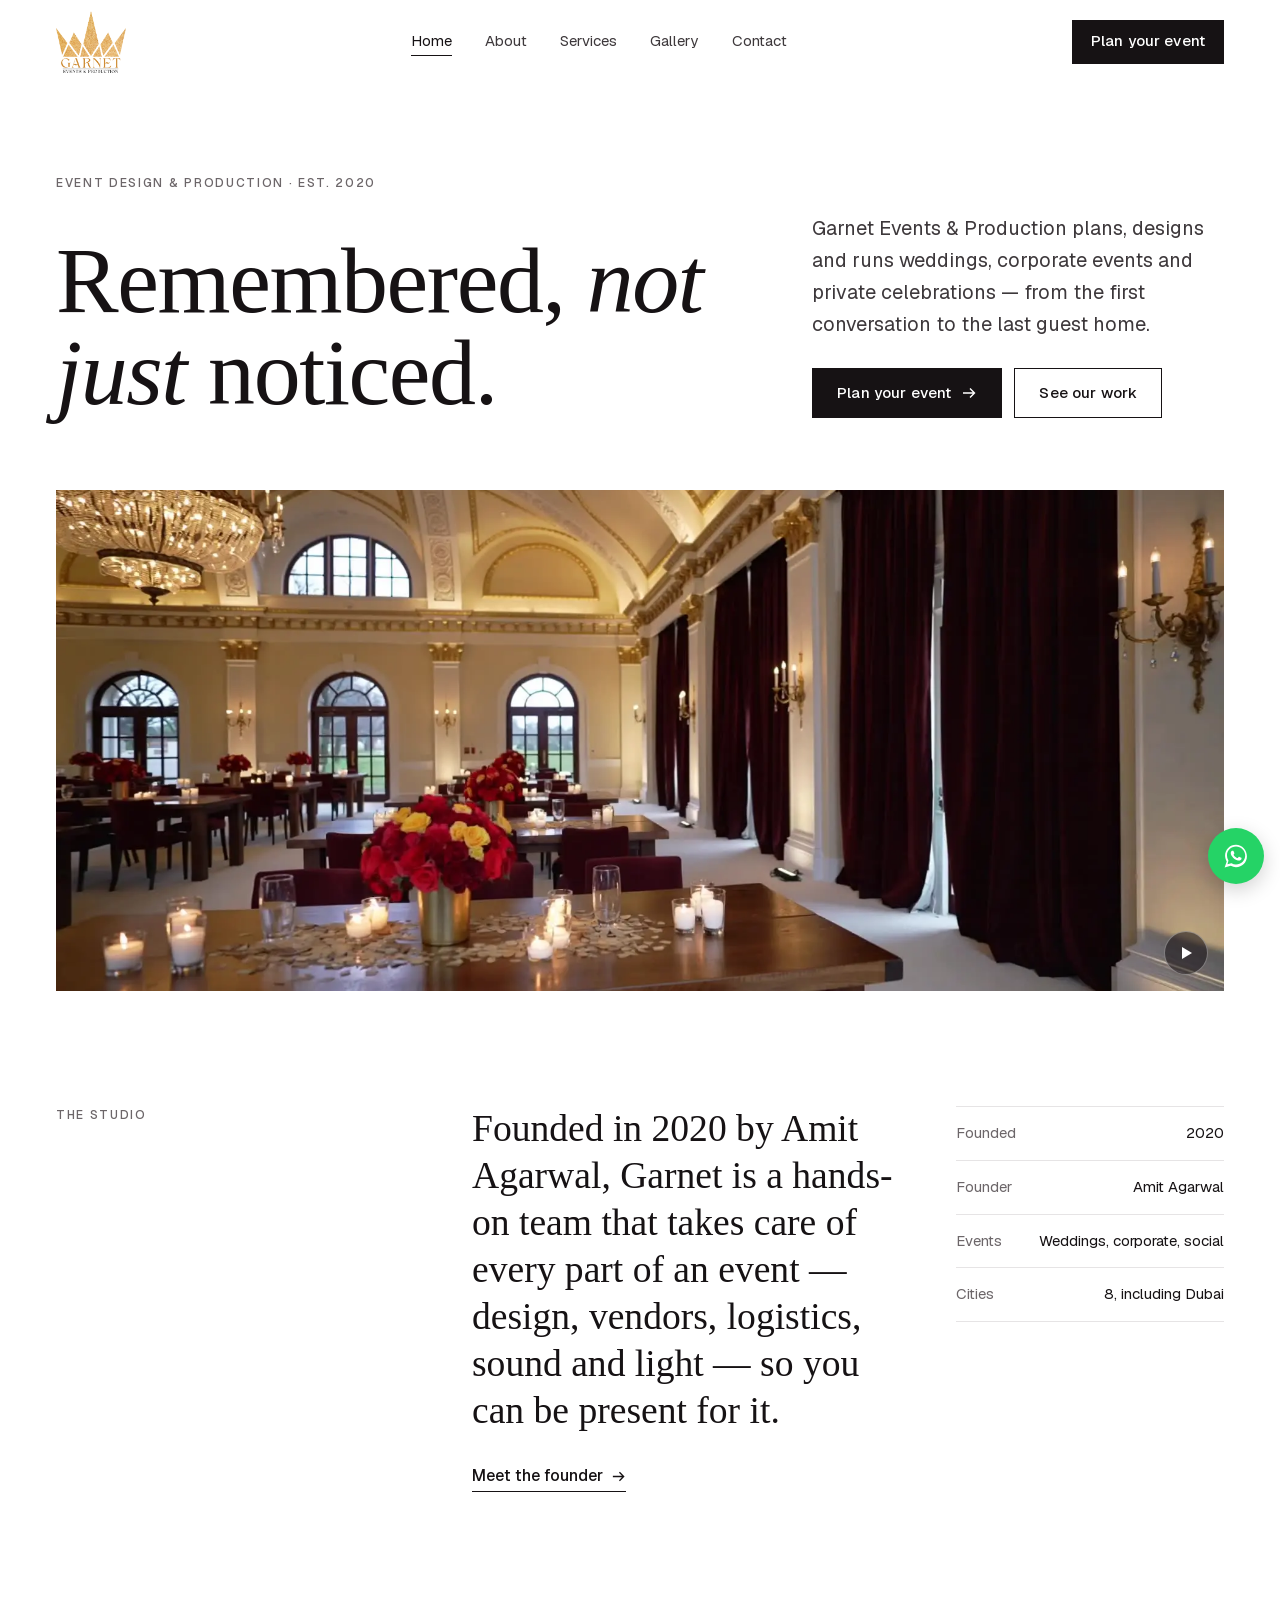
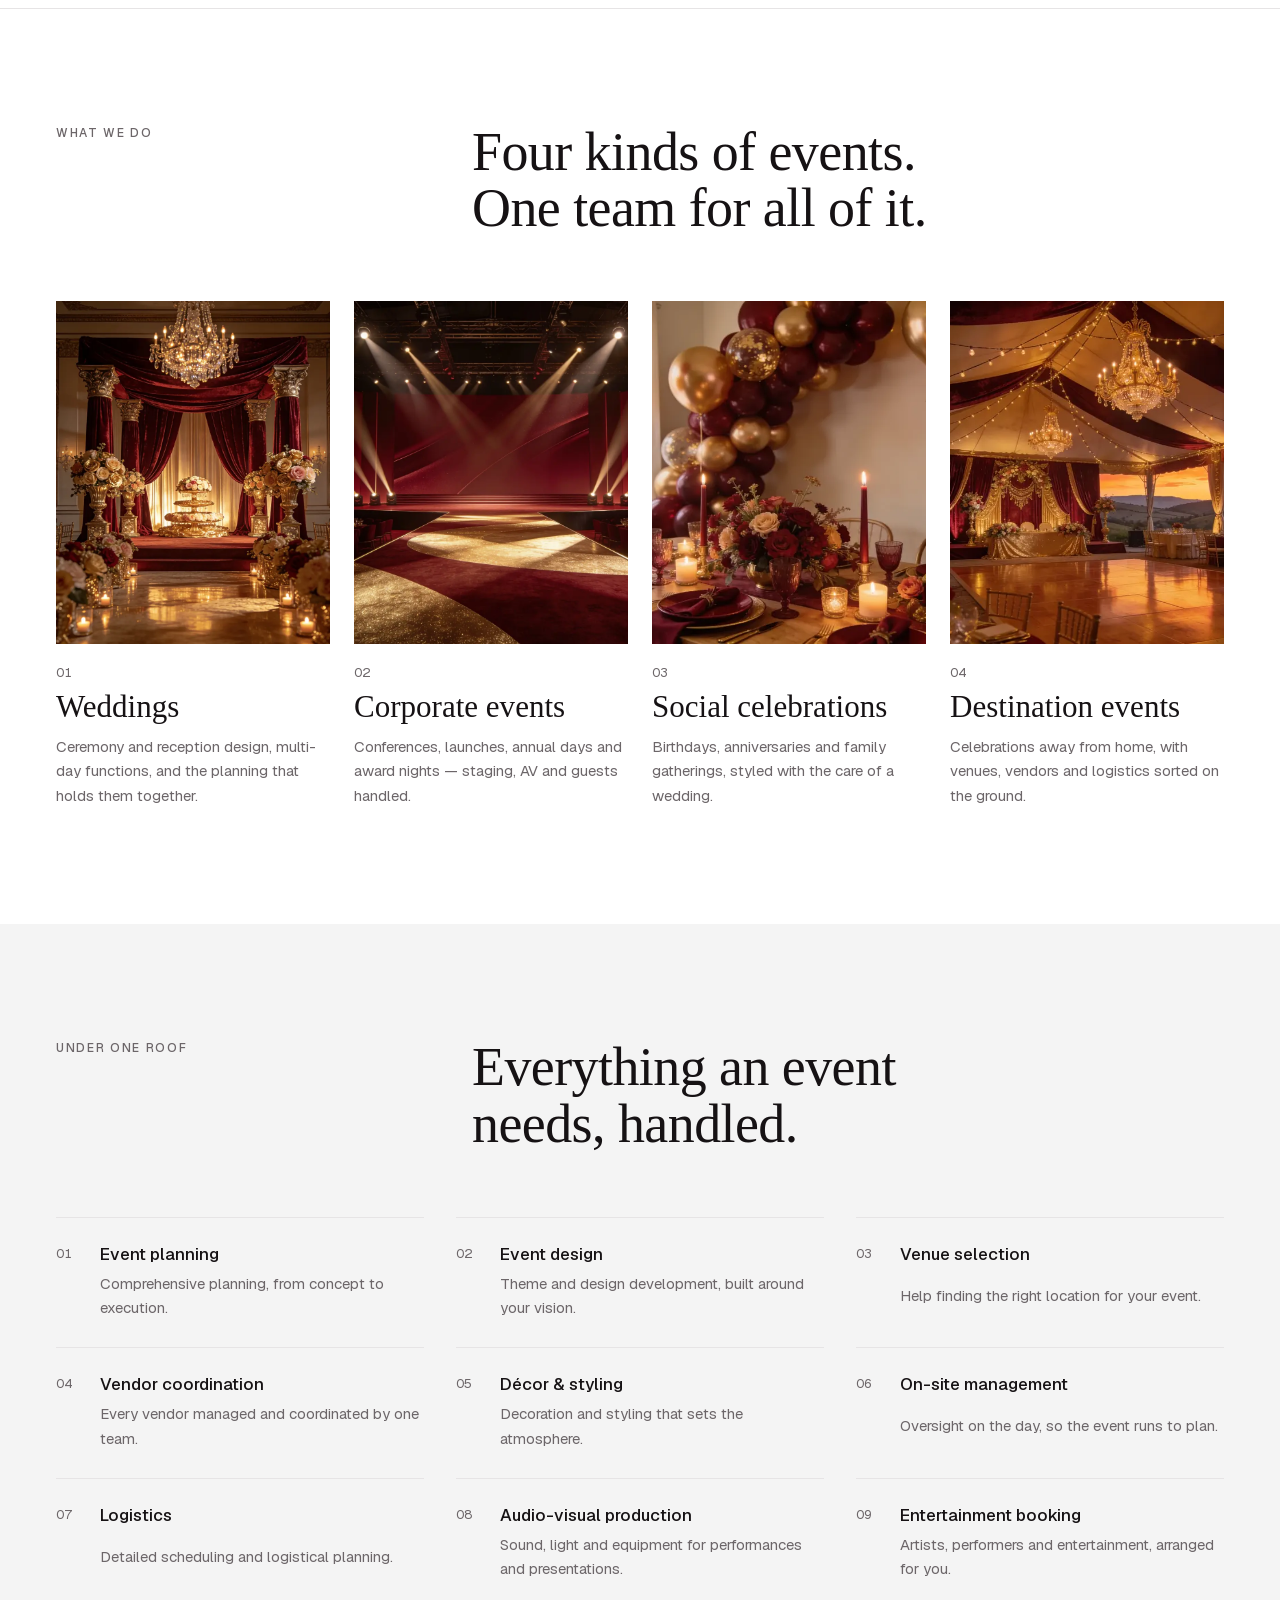
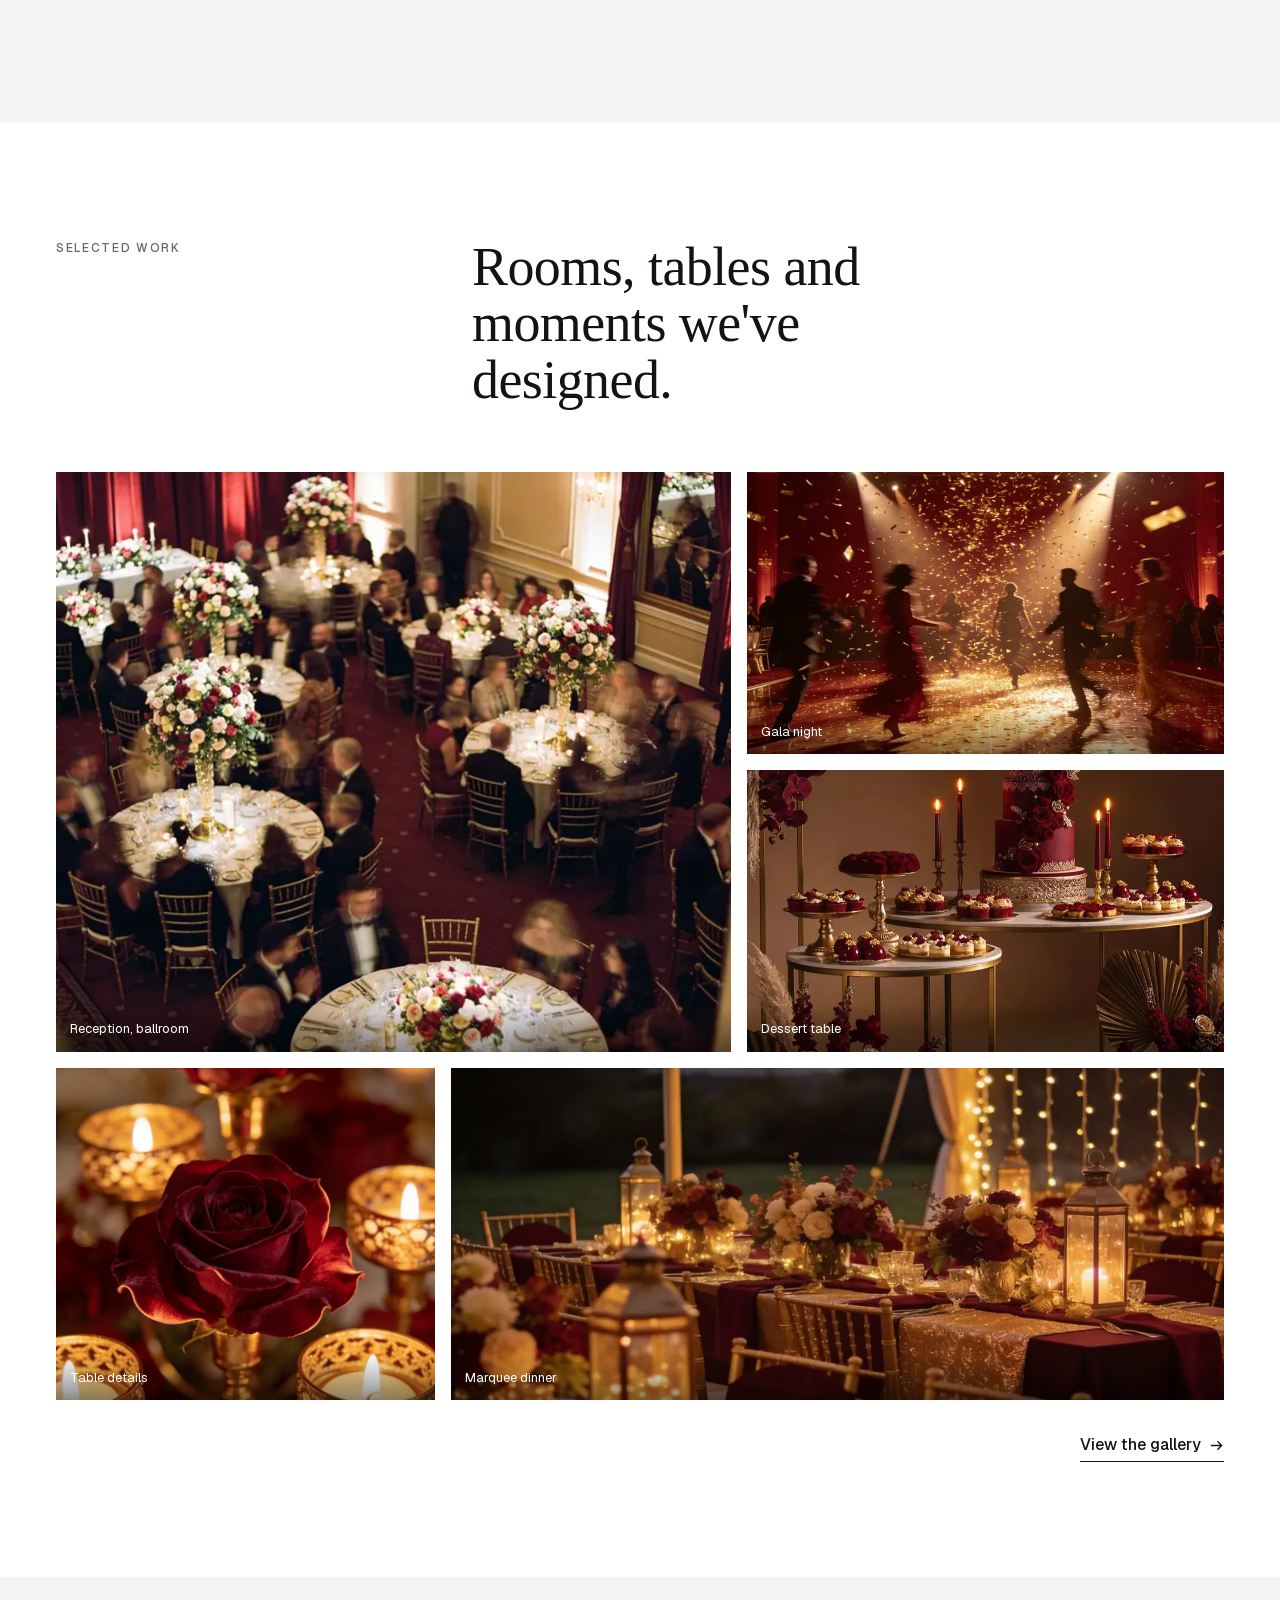
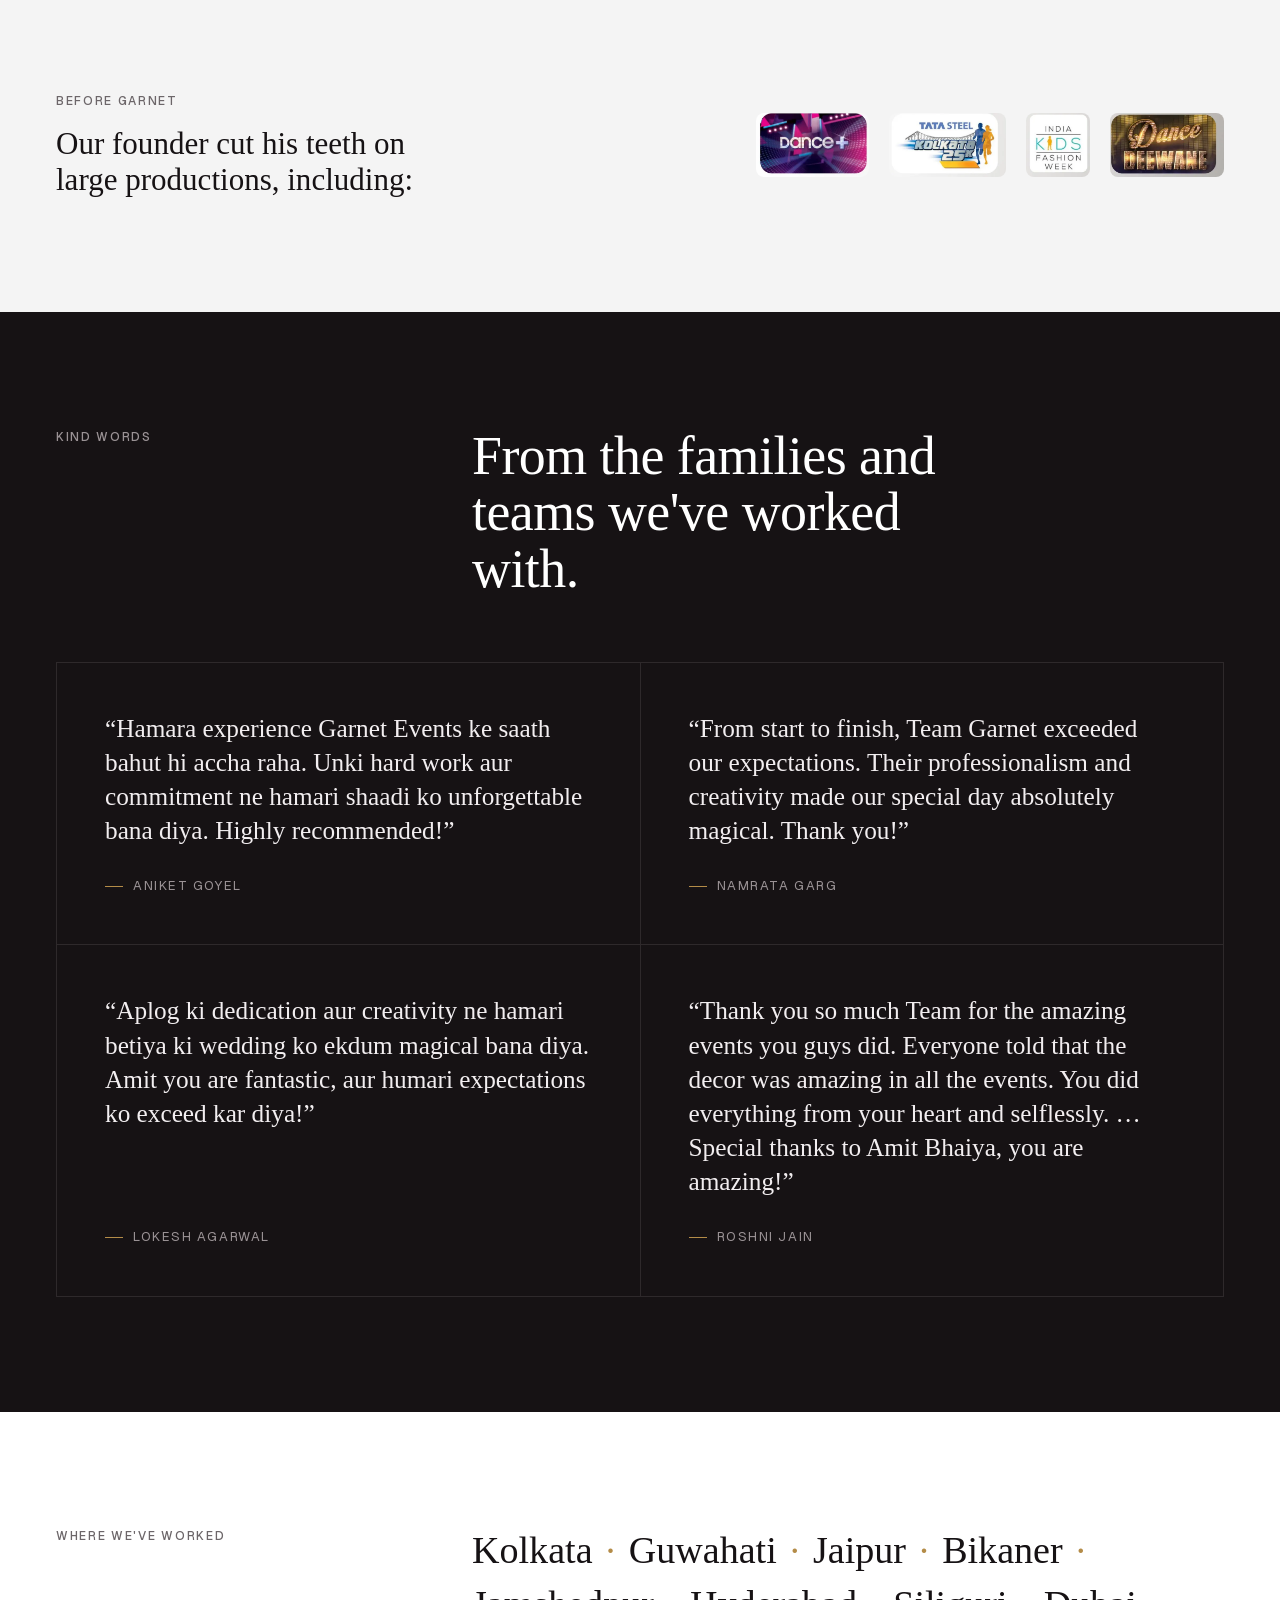
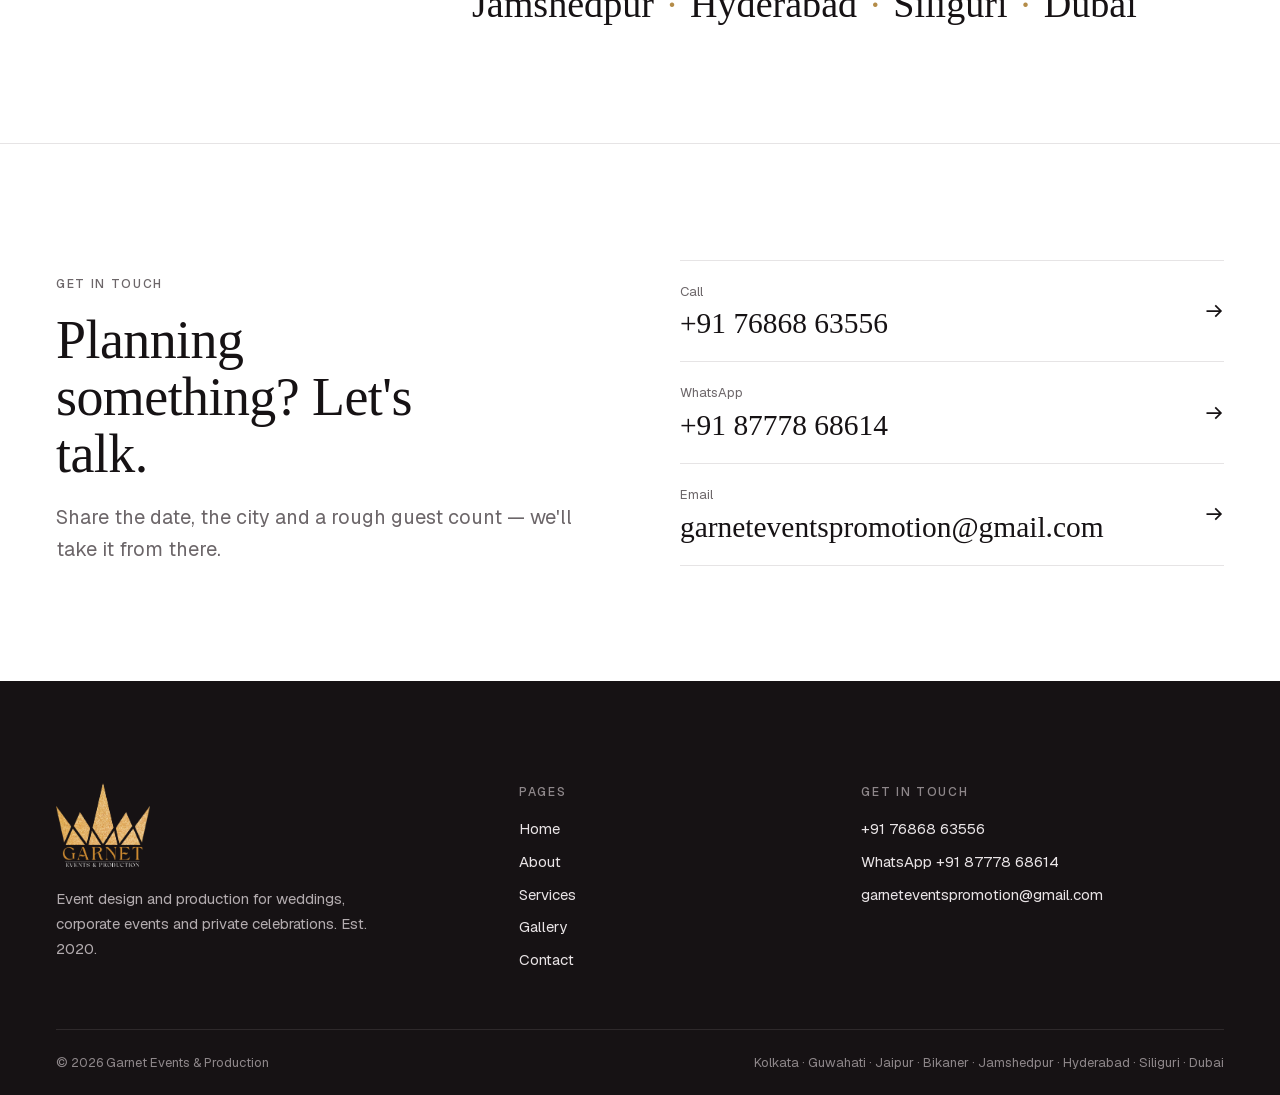
==== index.html @ d758850b "Redesign site: white editorial layout, mobile-first, modern standards - New design system (site.css)" ====
<!doctype html>
<html lang="en-IN">
<head>
<meta charset="utf-8">
<meta name="viewport" content="width=device-width, initial-scale=1, viewport-fit=cover">
<title>Garnet Events &amp; Production — Weddings, corporate &amp; social events</title>
<meta name="description" content="Garnet Events &amp; Production plans, designs and runs weddings, corporate events and private celebrations. Founded in 2020 by Amit Agarwal.">
<link rel="canonical" href="https://garnetevents.in/">
<meta name="theme-color" content="#ffffff">
<meta property="og:type" content="website">
<meta property="og:site_name" content="Garnet Events &amp; Production">
<meta property="og:title" content="Garnet Events &amp; Production — Weddings, corporate &amp; social events">
<meta property="og:description" content="Garnet Events &amp; Production plans, designs and runs weddings, corporate events and private celebrations. Founded in 2020 by Amit Agarwal.">
<meta property="og:url" content="https://garnetevents.in/">
<meta property="og:image" content="https://garnetevents.in/assets/img/og-image.jpg">
<meta property="og:image:width" content="1200">
<meta property="og:image:height" content="630">
<meta name="twitter:card" content="summary_large_image">
<link rel="icon" href="assets/img/favicon.ico" sizes="any">
<link rel="apple-touch-icon" href="assets/img/apple-touch-icon.png">
<link rel="preload" href="assets/fonts/instrument-serif-latin.woff2" as="font" type="font/woff2" crossorigin>
<link rel="preload" href="assets/fonts/geist-latin.woff2" as="font" type="font/woff2" crossorigin>
<link rel="preload" as="image" href="assets/img/hero-home-poster-960.webp" media="(max-width: 899px)">
<link rel="stylesheet" href="assets/css/site.css?v=fbd4c02757">
<script type="application/ld+json">{"@context": "https://schema.org", "@type": "Organization", "name": "Garnet Events & Production", "url": "https://garnetevents.in/", "logo": "https://garnetevents.in/assets/img/logo-full-light.png", "image": "https://garnetevents.in/assets/img/og-image.jpg", "description": "Event design and production for weddings, corporate events and private celebrations.", "foundingDate": "2020", "founder": {"@type": "Person", "name": "Amit Agarwal"}, "telephone": "+917686863556", "email": "garneteventspromotion@gmail.com", "areaServed": [{"@type": "City", "name": "Kolkata"}, {"@type": "City", "name": "Guwahati"}, {"@type": "City", "name": "Jaipur"}, {"@type": "City", "name": "Bikaner"}, {"@type": "City", "name": "Jamshedpur"}, {"@type": "City", "name": "Hyderabad"}, {"@type": "City", "name": "Siliguri"}, {"@type": "City", "name": "Dubai"}], "contactPoint": [{"@type": "ContactPoint", "telephone": "+917686863556", "contactType": "customer service", "availableLanguage": ["English", "Hindi"]}]}</script>
</head>
<body>
<a class="skip-link" href="#main">Skip to content</a>

<header class="site-header">
  <div class="wrap site-header__inner">
    <a class="brand" href="index.html" aria-label="Garnet Events &amp; Production — home">
      <img src="assets/img/logo-full-light.png" alt="" width="247" height="220">
    </a>
    <nav class="primary-nav" aria-label="Main">
      <ul>
          <li><a href="index.html" aria-current="page">Home</a></li>
          <li><a href="about.html">About</a></li>
          <li><a href="services.html">Services</a></li>
          <li><a href="gallery.html">Gallery</a></li>
          <li><a href="contact.html">Contact</a></li>
      </ul>
    </nav>
    <div class="header-actions">
      <a class="btn btn--solid" href="contact.html">Plan your event</a>
      <button class="menu-toggle" type="button" aria-expanded="false" aria-controls="mobile-menu" aria-label="Open menu"><span class="menu-toggle__bars"></span></button>
    </div>
  </div>
</header>

<div class="mobile-menu" id="mobile-menu">
  <nav aria-label="Mobile">
      <a href="index.html" aria-current="page">Home</a>
      <a href="about.html">About</a>
      <a href="services.html">Services</a>
      <a href="gallery.html">Gallery</a>
      <a href="contact.html">Contact</a>
  </nav>
  <div class="mobile-menu__contact">
    <a href="tel:+917686863556">+91 76868 63556</a>
    <a href="https://wa.me/918777868614" target="_blank" rel="noopener">WhatsApp +91 87778 68614</a>
    <a href="mailto:garneteventspromotion@gmail.com">garneteventspromotion@gmail.com</a>
  </div>
</div>

<main id="main">
<section class="hero" aria-labelledby="page-title">
  <div class="wrap">
    <span class="label">Event design &amp; production · Est. 2020</span>
    <div class="hero__grid">
      <h1 id="page-title" class="display hero__title">Remembered, <em>not just</em> noticed.</h1>
      <div class="hero__aside">
        <p class="lead">Garnet Events &amp; Production plans, designs and runs weddings, corporate events and private celebrations — from the first conversation to the last guest home.</p>
        <div class="hero__actions"><a class="btn btn--solid" href="contact.html">Plan your event <svg viewBox="0 0 16 16" fill="none" aria-hidden="true"><path d="M2 8h11M9 3.5 13.5 8 9 12.5" stroke="currentColor" stroke-width="1.4"/></svg></a><a class="btn btn--ghost" href="gallery.html">See our work</a></div>
      </div>
    </div>
    <div class="hero__media">
      <video muted loop playsinline preload="none" aria-hidden="true"
        poster="assets/img/hero-home-poster-960.webp"
        data-poster-lg="assets/img/hero-home-poster-1920.webp"
        data-src-sm="assets/videos/hero-home-sm.mp4"
        data-src-lg="assets/videos/hero-home.mp4"></video>
      <button class="media-toggle" type="button" aria-pressed="false" aria-label="Pause background video"><svg class="icon-pause" viewBox="0 0 16 16" aria-hidden="true"><path d="M4 2h3v12H4zM9 2h3v12H9z" fill="currentColor"/></svg><svg class="icon-play" viewBox="0 0 16 16" aria-hidden="true"><path d="M4 2l10 6-10 6z" fill="currentColor"/></svg></button>
    </div>
  </div>
</section>

<section class="section" aria-labelledby="studio-title">
  <div class="wrap intro">
    <span class="label" id="studio-title">The studio</span>
    <div class="intro__body">
      <div data-reveal>
        <p class="statement">Founded in 2020 by Amit Agarwal, Garnet is a hands-on team that takes care of every part of an event — design, vendors, logistics, sound and light — so you can be present for it.</p>
        <a class="link-arrow" href="about.html#founder">Meet the founder <svg viewBox="0 0 16 16" fill="none" aria-hidden="true"><path d="M2 8h11M9 3.5 13.5 8 9 12.5" stroke="currentColor" stroke-width="1.4"/></svg></a>
      </div>
      <ul class="intro__facts" data-reveal><li><span>Founded</span><span>2020</span></li><li><span>Founder</span><span>Amit Agarwal</span></li><li><span>Events</span><span>Weddings, corporate, social</span></li><li><span>Cities</span><span>8, including Dubai</span></li></ul>
    </div>
  </div>
</section>

<section class="section section--rule" aria-labelledby="types-title">
  <div class="wrap">
    <div class="sec-head">
      <span class="label">What we do</span>
      <h2 id="types-title" class="h2">Four kinds of events. One team for all of it.</h2>
    </div>
    <div class="types">
      <a class="type" href="services.html#weddings" data-reveal>
        <div class="type__img"><img src="assets/img/gallery-03-800.webp" srcset="assets/img/gallery-03-800.webp 800w, assets/img/gallery-03-1400.webp 1400w" sizes="(min-width: 1100px) 25vw, (min-width: 640px) 50vw, 100vw" width="1400" height="1810" alt="Velvet-draped wedding mandap with gold columns and floral urns" loading="lazy" decoding="async"></div>
        <span class="type__num">01</span>
        <h3 class="h3">Weddings</h3>
        <p>Ceremony and reception design, multi-day functions, and the planning that holds them together.</p>
      </a>
      <a class="type" href="services.html#corporate" data-reveal>
        <div class="type__img"><img src="assets/img/gallery-05-800.webp" srcset="assets/img/gallery-05-800.webp 800w, assets/img/gallery-05-1400.webp 1400w" sizes="(min-width: 1100px) 25vw, (min-width: 640px) 50vw, 100vw" width="1400" height="1810" alt="Corporate gala stage with a red backdrop and gold-lit runway" loading="lazy" decoding="async"></div>
        <span class="type__num">02</span>
        <h3 class="h3">Corporate events</h3>
        <p>Conferences, launches, annual days and award nights — staging, AV and guests handled.</p>
      </a>
      <a class="type" href="services.html#social" data-reveal>
        <div class="type__img"><img src="assets/img/service-social-800.webp" srcset="assets/img/service-social-800.webp 800w, assets/img/service-social-1400.webp 1400w" sizes="(min-width: 1100px) 25vw, (min-width: 640px) 50vw, 100vw" width="1400" height="1048" alt="Birthday table styled with garnet and gold balloons, roses and candles" loading="lazy" decoding="async"></div>
        <span class="type__num">03</span>
        <h3 class="h3">Social celebrations</h3>
        <p>Birthdays, anniversaries and family gatherings, styled with the care of a wedding.</p>
      </a>
      <a class="type" href="services.html#destination" data-reveal>
        <div class="type__img"><img src="assets/img/service-destination-800.webp" srcset="assets/img/service-destination-800.webp 800w, assets/img/service-destination-1400.webp 1400w" sizes="(min-width: 1100px) 25vw, (min-width: 640px) 50vw, 100vw" width="1400" height="1048" alt="Marquee reception at sunset with chandeliers and draped velvet" loading="lazy" decoding="async"></div>
        <span class="type__num">04</span>
        <h3 class="h3">Destination events</h3>
        <p>Celebrations away from home, with venues, vendors and logistics sorted on the ground.</p>
      </a>
    </div>
  </div>
</section>

<section class="section section--soft" aria-labelledby="caps-title">
  <div class="wrap">
    <div class="sec-head">
      <span class="label">Under one roof</span>
      <h2 id="caps-title" class="h2">Everything an event needs, handled.</h2>
    </div>
    <ul class="caps" data-reveal>
      <li class="cap"><span class="cap__num">01</span><h3>Event planning</h3><p>Comprehensive planning, from concept to execution.</p></li>
      <li class="cap"><span class="cap__num">02</span><h3>Event design</h3><p>Theme and design development, built around your vision.</p></li>
      <li class="cap"><span class="cap__num">03</span><h3>Venue selection</h3><p>Help finding the right location for your event.</p></li>
      <li class="cap"><span class="cap__num">04</span><h3>Vendor coordination</h3><p>Every vendor managed and coordinated by one team.</p></li>
      <li class="cap"><span class="cap__num">05</span><h3>Décor & styling</h3><p>Decoration and styling that sets the atmosphere.</p></li>
      <li class="cap"><span class="cap__num">06</span><h3>On-site management</h3><p>Oversight on the day, so the event runs to plan.</p></li>
      <li class="cap"><span class="cap__num">07</span><h3>Logistics</h3><p>Detailed scheduling and logistical planning.</p></li>
      <li class="cap"><span class="cap__num">08</span><h3>Audio-visual production</h3><p>Sound, light and equipment for performances and presentations.</p></li>
      <li class="cap"><span class="cap__num">09</span><h3>Entertainment booking</h3><p>Artists, performers and entertainment, arranged for you.</p></li>
    </ul>
  </div>
</section>

<section class="section" aria-labelledby="work-title">
  <div class="wrap">
    <div class="sec-head">
      <span class="label">Selected work</span>
      <h2 id="work-title" class="h2">Rooms, tables and moments we've designed.</h2>
    </div>
    <div class="work" data-reveal>
      <figure class="work__item"><img src="assets/img/gallery-01-800.webp" srcset="assets/img/gallery-01-800.webp 800w, assets/img/gallery-01-1400.webp 1400w" sizes="(min-width: 900px) 58vw, 100vw" width="1400" height="1810" alt="Ballroom wedding reception with tall floral centrepieces" loading="lazy" decoding="async"><figcaption>Reception, ballroom</figcaption></figure>
      <figure class="work__item"><img src="assets/img/gallery-08-800.webp" srcset="assets/img/gallery-08-800.webp 800w, assets/img/gallery-08-1400.webp 1400w" sizes="(min-width: 900px) 42vw, 50vw" width="1400" height="1810" alt="Guests dancing under falling gold confetti" loading="lazy" decoding="async"><figcaption>Gala night</figcaption></figure>
      <figure class="work__item"><img src="assets/img/gallery-07-800.webp" srcset="assets/img/gallery-07-800.webp 800w, assets/img/gallery-07-1400.webp 1400w" sizes="(min-width: 900px) 42vw, 50vw" width="1400" height="1810" alt="Tiered garnet cake on a styled dessert table" loading="lazy" decoding="async"><figcaption>Dessert table</figcaption></figure>
      <figure class="work__item"><img src="assets/img/gallery-02-800.webp" srcset="assets/img/gallery-02-800.webp 800w, assets/img/gallery-02-1400.webp 1400w" sizes="(min-width: 900px) 33vw, 50vw" width="1400" height="1810" alt="Garnet rose beside gold filigree candle holders" loading="lazy" decoding="async"><figcaption>Table details</figcaption></figure>
      <figure class="work__item"><img src="assets/img/gallery-06-800.webp" srcset="assets/img/gallery-06-800.webp 800w, assets/img/gallery-06-1400.webp 1400w" sizes="(min-width: 900px) 67vw, 50vw" width="1400" height="1810" alt="Outdoor marquee dinner lit by lanterns and string lights" loading="lazy" decoding="async"><figcaption>Marquee dinner</figcaption></figure>
    </div>
    <div class="work-foot"><a class="link-arrow" href="gallery.html">View the gallery <svg viewBox="0 0 16 16" fill="none" aria-hidden="true"><path d="M2 8h11M9 3.5 13.5 8 9 12.5" stroke="currentColor" stroke-width="1.4"/></svg></a></div>
  </div>
</section>

<section class="section section--soft" aria-labelledby="credits-title">
  <div class="wrap credits" data-reveal>
    <div>
      <span class="label">Before Garnet</span>
      <h2 id="credits-title" class="h3" style="margin-top:14px;max-width:24ch">Our founder cut his teeth on large productions, including:</h2>
    </div>
    <ul class="credits__logos">
        <li><img src="assets/img/credit-danceplus.webp" alt="Dance+" width="425" height="240" loading="lazy" decoding="async"></li>
        <li><img src="assets/img/credit-tatasteel.webp" alt="Tata Steel Kolkata 25K" width="440" height="240" loading="lazy" decoding="async"></li>
        <li><img src="assets/img/credit-kidsfashion.webp" alt="India Kids Fashion Week" width="240" height="240" loading="lazy" decoding="async"></li>
        <li><img src="assets/img/credit-dancedeewane.webp" alt="Dance Deewane" width="426" height="240" loading="lazy" decoding="async"></li>
    </ul>
  </div>
</section>

<section class="section section--dark" aria-labelledby="quotes-title">
  <div class="wrap">
    <div class="sec-head">
      <span class="label">Kind words</span>
      <h2 id="quotes-title" class="h2">From the families and teams we've worked with.</h2>
    </div>
    <div class="quotes">
      <figure class="quote" data-reveal><blockquote><p>“Hamara experience Garnet Events ke saath bahut hi accha raha. Unki hard work aur commitment ne hamari shaadi ko unforgettable bana diya. Highly recommended!”</p></blockquote><figcaption>Aniket Goyel</figcaption></figure>
      <figure class="quote" data-reveal><blockquote><p>“From start to finish, Team Garnet exceeded our expectations. Their professionalism and creativity made our special day absolutely magical. Thank you!”</p></blockquote><figcaption>Namrata Garg</figcaption></figure>
      <figure class="quote" data-reveal><blockquote><p>“Aplog ki dedication aur creativity ne hamari betiya ki wedding ko ekdum magical bana diya. Amit you are fantastic, aur humari expectations ko exceed kar diya!”</p></blockquote><figcaption>Lokesh Agarwal</figcaption></figure>
      <figure class="quote" data-reveal><blockquote><p>“Thank you so much Team for the amazing events you guys did. Everyone told that the decor was amazing in all the events. You did everything from your heart and selflessly. … Special thanks to Amit Bhaiya, you are amazing!”</p></blockquote><figcaption>Roshni Jain</figcaption></figure>
    </div>
  </div>
</section>

<section class="section" aria-labelledby="cities-title">
  <div class="wrap sec-head" style="margin-bottom:0" data-reveal>
    <div><span class="label" id="cities-title">Where we've worked</span></div>
    <ul class="cities"><li>Kolkata</li><li>Guwahati</li><li>Jaipur</li><li>Bikaner</li><li>Jamshedpur</li><li>Hyderabad</li><li>Siliguri</li><li>Dubai</li></ul>
  </div>
</section>

<section class="section section--rule" aria-labelledby="cta-title">
  <div class="wrap cta">
    <div data-reveal>
      <span class="label">Get in touch</span>
      <h2 id="cta-title" class="h2" style="margin-top:18px">Planning something? Let's talk.</h2>
      <p class="lead muted" style="margin-top:20px;max-width:40ch">Share the date, the city and a rough guest count — we'll take it from there.</p>
    </div>
    <div data-reveal><div class="channels">
        <a class="channel" href="tel:+917686863556"><span class="channel__label">Call</span><span class="channel__value">+91 76868 63556</span><svg viewBox="0 0 16 16" fill="none" aria-hidden="true"><path d="M2 8h11M9 3.5 13.5 8 9 12.5" stroke="currentColor" stroke-width="1.4"/></svg></a>
        <a class="channel" href="https://wa.me/918777868614" target="_blank" rel="noopener"><span class="channel__label">WhatsApp</span><span class="channel__value">+91 87778 68614</span><svg viewBox="0 0 16 16" fill="none" aria-hidden="true"><path d="M2 8h11M9 3.5 13.5 8 9 12.5" stroke="currentColor" stroke-width="1.4"/></svg></a>
        <a class="channel" href="mailto:garneteventspromotion@gmail.com"><span class="channel__label">Email</span><span class="channel__value">garneteventspromotion@gmail.com</span><svg viewBox="0 0 16 16" fill="none" aria-hidden="true"><path d="M2 8h11M9 3.5 13.5 8 9 12.5" stroke="currentColor" stroke-width="1.4"/></svg></a>
      </div></div>
  </div>
</section>
</main>

<footer class="site-footer">
  <div class="wrap">
    <div class="footer-grid">
      <div class="footer-brand">
        <img src="assets/img/logo-nav-dark.png" alt="Garnet Events &amp; Production" width="247" height="220" loading="lazy">
        <p>Event design and production for weddings, corporate events and private celebrations. Est. 2020.</p>
      </div>
      <div class="footer-col">
        <h2>Pages</h2>
        <ul>
          <li><a href="index.html">Home</a></li>
          <li><a href="about.html">About</a></li>
          <li><a href="services.html">Services</a></li>
          <li><a href="gallery.html">Gallery</a></li>
          <li><a href="contact.html">Contact</a></li>
        </ul>
      </div>
      <div class="footer-col">
        <h2>Get in touch</h2>
        <ul>
          <li><a href="tel:+917686863556">+91 76868 63556</a></li>
          <li><a href="https://wa.me/918777868614" target="_blank" rel="noopener">WhatsApp +91 87778 68614</a></li>
          <li><a href="mailto:garneteventspromotion@gmail.com">garneteventspromotion@gmail.com</a></li>
        </ul>
      </div>
    </div>
    <div class="footer-bottom">
      <span>© <span data-year>2026</span> Garnet Events &amp; Production</span>
      <span>Kolkata · Guwahati · Jaipur · Bikaner · Jamshedpur · Hyderabad · Siliguri · Dubai</span>
    </div>
  </div>
</footer>

<a class="wa-fab" href="https://wa.me/918777868614" target="_blank" rel="noopener" aria-label="Chat with us on WhatsApp"><svg viewBox="0 0 32 32" fill="currentColor" aria-hidden="true"><path d="M16 3C9 3 3.5 8.5 3.5 15.5c0 2.4.7 4.7 1.9 6.7L3 29l7-1.8c1.9 1 4 1.6 6 1.6 7 0 12.5-5.5 12.5-12.5S23 3 16 3zm0 22.8c-1.8 0-3.6-.5-5.1-1.4l-.4-.2-4.2 1.1 1.1-4.1-.2-.4c-1-1.6-1.5-3.4-1.5-5.3C5.5 9.6 10.2 5 16 5s10.5 4.7 10.5 10.5S21.8 25.8 16 25.8zm5.8-7.9c-.3-.2-1.9-.9-2.1-1-.3-.1-.5-.2-.7.2-.2.3-.8 1-.9 1.2-.2.2-.3.2-.6.1-.3-.2-1.3-.5-2.5-1.5-.9-.8-1.5-1.8-1.7-2.1-.2-.3 0-.5.1-.6l.4-.5c.2-.2.2-.3.3-.5.1-.2 0-.4 0-.5l-1-2.3c-.3-.6-.5-.5-.7-.5h-.6c-.2 0-.5.1-.8.4-.3.3-1 1-1 2.5s1.1 2.9 1.2 3.1c.2.2 2.1 3.3 5.2 4.6.7.3 1.3.5 1.7.6.7.2 1.4.2 1.9.1.6-.1 1.9-.8 2.1-1.5.3-.8.3-1.4.2-1.5-.1-.2-.3-.2-.6-.4z"/></svg></a>

<script src="assets/js/site.js?v=47e568222c" defer></script>
</body>
</html>
---- assets/css/site.css ----
/* Garnet Events & Production — site styles
   Mobile-first. White canvas, near-black ink, garnet accent, logo gold used sparingly. */

@font-face {
  font-family: "Instrument Serif";
  src: url("../fonts/instrument-serif-latin.woff2") format("woff2");
  font-weight: 400; font-style: normal; font-display: swap;
}
@font-face {
  font-family: "Instrument Serif";
  src: url("../fonts/instrument-serif-italic-latin.woff2") format("woff2");
  font-weight: 400; font-style: italic; font-display: swap;
}
@font-face {
  font-family: "Geist";
  src: url("../fonts/geist-latin.woff2") format("woff2");
  font-weight: 300 600; font-style: normal; font-display: swap;
}

:root {
  --bg: #ffffff;
  --soft: #f4f4f4;
  --ink: #161214;
  --ink-2: #3d383b;
  --muted: #6c6669;
  --line: #e6e4e5;
  --line-dark: #2e292b;
  --garnet: #7a1630;
  --garnet-dark: #5e0f24;
  --gold: #b48c48;

  --serif: "Instrument Serif", "Times New Roman", serif;
  --sans: "Geist", ui-sans-serif, system-ui, -apple-system, "Segoe UI", sans-serif;

  --fs-display: clamp(2.75rem, 1.55rem + 5.4vw, 6.5rem);
  --fs-h1: clamp(2.5rem, 1.6rem + 4vw, 5rem);
  --fs-h2: clamp(2rem, 1.45rem + 2.4vw, 3.5rem);
  --fs-h3: clamp(1.5rem, 1.3rem + 0.8vw, 2rem);
  --fs-statement: clamp(1.5rem, 1.15rem + 1.5vw, 2.375rem);
  --fs-lead: clamp(1.0625rem, 1rem + 0.3vw, 1.25rem);

  --gutter: clamp(20px, 5vw, 56px);
  --wrap: 1320px;
  --section: clamp(72px, 9vw, 136px);
  --header-h: 68px;
  --ease: cubic-bezier(0.22, 1, 0.36, 1);
}
@media (min-width: 960px) { :root { --header-h: 84px; } }

/* ---------- Base ---------- */
*, *::before, *::after { box-sizing: border-box; }
html { -webkit-text-size-adjust: 100%; text-size-adjust: 100%; scroll-padding-top: calc(var(--header-h) + 16px); }
@media (prefers-reduced-motion: no-preference) { html { scroll-behavior: smooth; } }
body {
  margin: 0;
  background: var(--bg);
  color: var(--ink-2);
  font-family: var(--sans);
  font-size: 1rem;
  line-height: 1.65;
  font-weight: 400;
  -webkit-font-smoothing: antialiased;
  text-rendering: optimizeLegibility;
}
img, video { display: block; max-width: 100%; height: auto; }
a { color: inherit; }
button, input, select, textarea { font: inherit; color: inherit; }
h1, h2, h3, h4 { margin: 0; color: var(--ink); font-weight: 400; }
p { margin: 0; }
ul, ol { margin: 0; padding: 0; list-style: none; }
figure { margin: 0; }
::selection { background: var(--ink); color: #fff; }

:focus-visible { outline: 2px solid var(--garnet); outline-offset: 3px; }

.visually-hidden {
  position: absolute !important; width: 1px; height: 1px; padding: 0; margin: -1px;
  overflow: hidden; clip: rect(0 0 0 0); white-space: nowrap; border: 0;
}
.skip-link {
  position: absolute; left: 12px; top: -60px; z-index: 1000;
  background: var(--ink); color: #fff; padding: 10px 16px; text-decoration: none;
}
.skip-link:focus { top: 12px; }

.wrap { width: 100%; max-width: var(--wrap); margin-inline: auto; padding-inline: var(--gutter); }
.section { padding-block: var(--section); }
.section + .section--rule { border-top: 1px solid var(--line); }
.section--soft { background: var(--soft); }
.section--dark { background: var(--ink); color: #cfc9cb; }
.section--dark h2, .section--dark h3 { color: #fff; }

/* ---------- Type ---------- */
.label {
  display: block;
  font-family: var(--sans);
  font-size: 0.75rem;
  font-weight: 500;
  letter-spacing: 0.14em;
  text-transform: uppercase;
  color: var(--muted);
}
.section--dark .label { color: #9a9295; }
.display {
  font-family: var(--serif);
  font-size: var(--fs-display);
  line-height: 0.98;
  letter-spacing: -0.015em;
}
.h1 { font-family: var(--serif); font-size: var(--fs-h1); line-height: 1; letter-spacing: -0.01em; }
.h2 { font-family: var(--serif); font-size: var(--fs-h2); line-height: 1.05; letter-spacing: -0.01em; }
.h3 { font-family: var(--serif); font-size: var(--fs-h3); line-height: 1.15; }
.display em, .h1 em, .h2 em { font-style: italic; }
.lead { font-size: var(--fs-lead); line-height: 1.6; color: var(--ink-2); }
.statement { font-family: var(--serif); font-size: var(--fs-statement); line-height: 1.25; color: var(--ink); }
.muted { color: var(--muted); }
.prose p + p { margin-top: 1.1em; }

/* ---------- Buttons & links ---------- */
.btn {
  display: inline-flex; align-items: center; justify-content: center; gap: 10px;
  min-height: 50px; padding: 0 24px;
  font-size: 0.9375rem; font-weight: 500; letter-spacing: 0.01em;
  text-decoration: none; white-space: nowrap;
  border: 1px solid var(--ink); background: transparent; color: var(--ink);
  cursor: pointer;
  transition: background-color .25s var(--ease), color .25s var(--ease), border-color .25s var(--ease);
}
.btn svg { width: 16px; height: 16px; flex: none; transition: transform .25s var(--ease); }
.btn:hover svg { transform: translateX(3px); }
.btn--solid { background: var(--ink); color: #fff; }
.btn--solid:hover { background: var(--garnet); border-color: var(--garnet); }
.btn--ghost:hover { background: var(--ink); color: #fff; }
.btn--light { border-color: rgba(255,255,255,.4); color: #fff; }
.btn--light:hover { background: #fff; color: var(--ink); border-color: #fff; }
.btn--block { width: 100%; }

.link-arrow {
  display: inline-flex; align-items: center; gap: 8px;
  font-weight: 500; color: var(--ink); text-decoration: none;
  border-bottom: 1px solid currentColor; padding-bottom: 2px;
  transition: color .2s var(--ease);
}
.link-arrow svg { width: 15px; height: 15px; transition: transform .25s var(--ease); }
.link-arrow:hover { color: var(--garnet); }
.link-arrow:hover svg { transform: translateX(3px); }

/* ---------- Header ---------- */
.site-header {
  position: sticky; top: 0; z-index: 100;
  height: var(--header-h);
  background: rgba(255,255,255,.94);
  -webkit-backdrop-filter: saturate(160%) blur(10px);
  backdrop-filter: saturate(160%) blur(10px);
  border-bottom: 1px solid transparent;
  transition: border-color .3s var(--ease);
}
.site-header.is-scrolled { border-bottom-color: var(--line); }
.site-header__inner { height: 100%; display: flex; align-items: center; justify-content: space-between; gap: 24px; }
.brand { display: flex; align-items: center; flex: none; }
.brand img { height: 50px; width: auto; }
@media (min-width: 960px) { .brand img { height: 62px; } }

.primary-nav { display: none; }
.primary-nav ul { display: flex; gap: clamp(20px, 2.6vw, 40px); }
.primary-nav a {
  position: relative; text-decoration: none; font-size: 0.9375rem; color: var(--ink-2);
  padding-block: 8px; transition: color .2s;
}
.primary-nav a::after {
  content: ""; position: absolute; left: 0; right: 0; bottom: 2px; height: 1px;
  background: var(--ink); transform: scaleX(0); transform-origin: left;
  transition: transform .3s var(--ease);
}
.primary-nav a:hover { color: var(--ink); }
.primary-nav a:hover::after, .primary-nav a[aria-current="page"]::after { transform: scaleX(1); }
.primary-nav a[aria-current="page"] { color: var(--ink); }

.header-actions { display: flex; align-items: center; gap: 12px; }
.header-actions .btn { min-height: 44px; padding: 0 18px; display: none; }

.menu-toggle {
  width: 44px; height: 44px; display: inline-flex; align-items: center; justify-content: center;
  background: none; border: 0; padding: 0; cursor: pointer; margin-right: -10px;
}
.menu-toggle__bars { position: relative; width: 22px; height: 12px; }
.menu-toggle__bars::before, .menu-toggle__bars::after {
  content: ""; position: absolute; left: 0; right: 0; height: 1.5px; background: var(--ink);
  transition: transform .3s var(--ease), top .3s var(--ease);
}
.menu-toggle__bars::before { top: 0; }
.menu-toggle__bars::after { top: 10px; }
.menu-toggle[aria-expanded="true"] .menu-toggle__bars::before { top: 5px; transform: rotate(45deg); }
.menu-toggle[aria-expanded="true"] .menu-toggle__bars::after { top: 5px; transform: rotate(-45deg); }

@media (min-width: 640px) { .header-actions .btn { display: inline-flex; } }
@media (min-width: 960px) {
  .primary-nav { display: block; }
  .menu-toggle { display: none; }
}

/* Mobile menu */
.mobile-menu {
  position: fixed; inset: var(--header-h) 0 0 0; z-index: 99;
  background: var(--bg);
  display: flex; flex-direction: column; justify-content: space-between;
  padding: 28px var(--gutter) calc(28px + env(safe-area-inset-bottom));
  overflow-y: auto;
  opacity: 0; visibility: hidden; transform: translateY(-8px);
  transition: opacity .3s var(--ease), transform .3s var(--ease), visibility .3s;
}
.mobile-menu.is-open { opacity: 1; visibility: visible; transform: none; }
.mobile-menu nav a {
  display: block; padding: 10px 0; border-bottom: 1px solid var(--line);
  font-family: var(--serif); font-size: clamp(2rem, 8vw, 2.75rem); line-height: 1.1;
  color: var(--ink); text-decoration: none;
}
.mobile-menu nav a[aria-current="page"] { font-style: italic; }
.mobile-menu__contact { margin-top: 32px; display: grid; gap: 12px; }
.mobile-menu__contact a { color: var(--ink-2); text-decoration: none; }
body.menu-open { overflow: hidden; }
@media (min-width: 960px) { .mobile-menu { display: none; } }

/* ---------- Hero ---------- */
.hero { padding-top: clamp(40px, 7vw, 96px); }
.hero__grid { display: grid; gap: 28px; }
.hero__title { max-width: 14ch; }
.hero--inner .hero__title { max-width: 16ch; }
.hero__aside { display: grid; gap: 28px; align-content: end; max-width: 460px; }
.hero__actions { display: flex; flex-wrap: wrap; gap: 12px; }
.hero .label { margin-bottom: 20px; }
@media (min-width: 960px) {
  .hero__grid { grid-template-columns: minmax(0, 1.7fr) minmax(0, 1fr); gap: 56px; align-items: end; }
}

.hero__media {
  position: relative; margin-top: clamp(40px, 6vw, 72px);
  aspect-ratio: 4 / 5; overflow: hidden; background: #1a1517;
}
.hero__media video { width: 100%; height: 100%; object-fit: cover; }
@media (min-width: 640px) { .hero__media { aspect-ratio: 16 / 10; } }
@media (min-width: 1100px) { .hero__media { aspect-ratio: 21 / 9; } }
.hero--inner .hero__media { aspect-ratio: 16 / 11; }
@media (min-width: 1100px) { .hero--inner .hero__media { aspect-ratio: 24 / 9; } }

.media-toggle {
  position: absolute; right: 16px; bottom: 16px;
  width: 44px; height: 44px; border-radius: 50%;
  display: inline-flex; align-items: center; justify-content: center;
  background: rgba(22,18,20,.55); color: #fff; border: 1px solid rgba(255,255,255,.35);
  cursor: pointer; transition: background .2s;
}
.media-toggle:hover { background: rgba(22,18,20,.8); }
.media-toggle svg { width: 16px; height: 16px; }
.media-toggle .icon-play { display: none; }
.media-toggle[aria-pressed="true"] .icon-play { display: block; }
.media-toggle[aria-pressed="true"] .icon-pause { display: none; }

/* Entrance for hero text */
@media (prefers-reduced-motion: no-preference) {
  .hero .label, .hero__title, .hero__aside { animation: rise .9s var(--ease) both; }
  .hero__title { animation-delay: .05s; }
  .hero__aside { animation-delay: .15s; }
  .hero__media { animation: fade 1.2s var(--ease) .2s both; }
}
@keyframes rise { from { opacity: 0; transform: translateY(14px); } to { opacity: 1; transform: none; } }
@keyframes fade { from { opacity: 0; } to { opacity: 1; } }

/* ---------- Section heads ---------- */
.sec-head { display: grid; gap: 18px; margin-bottom: clamp(36px, 5vw, 64px); }
.sec-head .h2 { max-width: 18ch; }
.sec-head__aside { max-width: 52ch; }
@media (min-width: 900px) {
  .sec-head { grid-template-columns: 1fr 2fr; gap: 40px; align-items: start; }
  .sec-head--split { grid-template-columns: 1fr 1.25fr 1fr; align-items: end; }
}

/* ---------- Intro / statement ---------- */
.intro { display: grid; gap: 32px; }
.intro__facts { display: grid; gap: 0; border-top: 1px solid var(--line); }
.intro__facts li { display: flex; justify-content: space-between; gap: 16px; padding: 14px 0; border-bottom: 1px solid var(--line); font-size: 0.9375rem; }
.intro__facts span:first-child { color: var(--muted); }
.intro__facts span:last-child { color: var(--ink); text-align: right; }
@media (min-width: 900px) {
  .intro { grid-template-columns: 1fr 2fr; gap: 40px; }
  .intro__body { display: grid; grid-template-columns: 1.6fr 1fr; gap: 56px; align-items: start; }
}
.intro__body .statement + .link-arrow { margin-top: 28px; }

/* ---------- Event type cards ---------- */
.types { display: grid; gap: 40px 24px; }
@media (min-width: 640px) { .types { grid-template-columns: repeat(2, 1fr); } }
@media (min-width: 1100px) { .types { grid-template-columns: repeat(4, 1fr); } }
.type { display: flex; flex-direction: column; text-decoration: none; color: inherit; }
.type__img { aspect-ratio: 3 / 2; overflow: hidden; background: var(--soft); }
@media (min-width: 640px) { .type__img { aspect-ratio: 4 / 5; } }
.type__img img { width: 100%; height: 100%; object-fit: cover; transition: transform 1s var(--ease); }
.type:hover .type__img img { transform: scale(1.035); }
.type__num { margin-top: 18px; font-size: 0.8125rem; color: var(--muted); font-variant-numeric: tabular-nums; }
.type .h3 { margin-top: 6px; }
.type p { margin-top: 10px; color: var(--muted); font-size: 0.9375rem; }

/* ---------- Capabilities ---------- */
.caps { display: grid; gap: 0 32px; }
@media (min-width: 640px) { .caps { grid-template-columns: repeat(2, 1fr); } }
@media (min-width: 1000px) { .caps { grid-template-columns: repeat(3, 1fr); } }
.cap { padding: 22px 0 26px; border-top: 1px solid var(--line); display: grid; grid-template-columns: 2.25rem 1fr; gap: 4px 8px; }
.cap__num { font-size: 0.8125rem; color: var(--muted); padding-top: 3px; font-variant-numeric: tabular-nums; }
.cap h3 { font-family: var(--sans); font-size: 1.0625rem; font-weight: 500; color: var(--ink); }
.cap p { grid-column: 2; color: var(--muted); font-size: 0.9375rem; }

/* ---------- Work preview ---------- */
.work { display: grid; gap: 12px; grid-template-columns: repeat(2, 1fr); }
.work__item { position: relative; overflow: hidden; background: var(--soft); aspect-ratio: 4 / 5; }
.work__item:first-child { grid-column: span 2; aspect-ratio: 4 / 3; }
.work__item img { width: 100%; height: 100%; object-fit: cover; transition: transform 1s var(--ease); }
.work__item:hover img { transform: scale(1.03); }
.work__item figcaption { position: absolute; left: 0; bottom: 0; padding: 12px 14px; font-size: 0.8125rem; color: #fff; background: linear-gradient(transparent, rgba(0,0,0,.45)); width: 100%; }
@media (min-width: 900px) {
  .work { grid-template-columns: repeat(12, 1fr); grid-template-rows: repeat(2, clamp(220px, 22vw, 320px)) clamp(260px, 26vw, 380px); gap: 16px; }
  .work__item, .work__item:first-child { aspect-ratio: auto; }
  .work__item:nth-child(1) { grid-column: 1 / 8; grid-row: 1 / 3; }
  .work__item:nth-child(2) { grid-column: 8 / 13; grid-row: 1; }
  .work__item:nth-child(3) { grid-column: 8 / 13; grid-row: 2; }
  .work__item:nth-child(4) { grid-column: 1 / 5; grid-row: 3; }
  .work__item:nth-child(5) { grid-column: 5 / 13; grid-row: 3; }
}
.work-foot { margin-top: 32px; display: flex; justify-content: flex-end; }

/* ---------- Credits (productions) ---------- */
.credits { display: grid; gap: 28px; }
.credits__logos { display: grid; grid-template-columns: repeat(2, max-content); gap: 16px; align-items: center; }
.credits__logos img { height: 56px; width: auto; border-radius: 8px; }
@media (min-width: 900px) {
  .credits { grid-template-columns: 1fr 2fr; align-items: center; gap: 40px; }
  .credits__logos { display: flex; flex-wrap: wrap; justify-content: flex-end; gap: 20px; }
  .credits__logos img { height: 64px; }
}

/* ---------- Quotes ---------- */
.quotes { display: grid; gap: 1px; background: var(--line-dark); border: 1px solid var(--line-dark); }
@media (min-width: 900px) { .quotes { grid-template-columns: repeat(2, 1fr); } }
.quote { background: var(--ink); padding: clamp(28px, 4vw, 48px); display: flex; flex-direction: column; justify-content: space-between; gap: 28px; }
.quote blockquote { margin: 0; font-family: var(--serif); font-size: clamp(1.25rem, 1.1rem + 0.6vw, 1.625rem); line-height: 1.35; color: #f2eef0; }
.quote figcaption { font-size: 0.8125rem; letter-spacing: 0.12em; text-transform: uppercase; color: #9a9295; }
.quote figcaption::before { content: ""; display: inline-block; width: 18px; height: 1px; background: var(--gold); vertical-align: middle; margin-right: 10px; }

/* ---------- Cities ---------- */
.cities { display: flex; flex-wrap: wrap; gap: 6px 0; font-family: var(--serif); font-size: clamp(1.5rem, 1.1rem + 1.6vw, 2.5rem); line-height: 1.25; color: var(--ink); }
.cities li:not(:last-child)::after { content: "·"; margin: 0 0.35em; color: var(--gold); }

/* ---------- Founder ---------- */
.founder { display: grid; gap: 40px; align-items: start; }
.founder__img { aspect-ratio: 4 / 5; overflow: hidden; background: var(--soft); max-width: 560px; }
.founder__img img { width: 100%; height: 100%; object-fit: cover; object-position: 60% 20%; }
.founder__body .h2 { margin-top: 18px; max-width: 16ch; }
.founder__body .prose { margin-top: 28px; max-width: 58ch; }
.founder__sign { margin-top: 28px; font-family: var(--serif); font-style: italic; font-size: 1.375rem; color: var(--ink); }
.founder__sign small { display: block; font-family: var(--sans); font-style: normal; font-size: 0.8125rem; color: var(--muted); margin-top: 2px; }
@media (min-width: 900px) { .founder { grid-template-columns: 5fr 6fr; gap: clamp(40px, 6vw, 96px); } }

/* ---------- Timeline ---------- */
.timeline { border-top: 1px solid var(--line); }
.timeline li { display: grid; grid-template-columns: 6.5rem 1fr; gap: 16px; padding: 22px 0; border-bottom: 1px solid var(--line); }
.timeline__when { font-family: var(--serif); font-size: 1.5rem; line-height: 1.2; color: var(--ink); }
.timeline h3 { font-family: var(--sans); font-size: 1.0625rem; font-weight: 500; color: var(--ink); }
.timeline p { margin-top: 4px; color: var(--muted); font-size: 0.9375rem; }
@media (min-width: 900px) { .timeline li { grid-template-columns: 10rem 1fr; } }

/* ---------- Values / process ---------- */
.cols3 { display: grid; gap: 32px; }
@media (min-width: 900px) { .cols3 { grid-template-columns: repeat(3, 1fr); gap: 48px; } }
.cols4 { display: grid; gap: 32px; }
@media (min-width: 640px) { .cols4 { grid-template-columns: repeat(2, 1fr); } }
@media (min-width: 1000px) { .cols4 { grid-template-columns: repeat(4, 1fr); gap: 40px; } }
.step { border-top: 1px solid currentColor; padding-top: 20px; }
.section:not(.section--dark) .step { border-color: var(--ink); }
.section--dark .step { border-color: #4a4346; }
.step__num { font-size: 0.8125rem; color: var(--muted); font-variant-numeric: tabular-nums; }
.section--dark .step__num { color: #8e878a; }
.step h3 { margin-top: 10px; font-family: var(--serif); font-size: 1.75rem; line-height: 1.15; }
.step p { margin-top: 10px; font-size: 0.9375rem; color: var(--muted); }
.section--dark .step p { color: #b3acaf; }

/* ---------- Service rows ---------- */
.svc { display: grid; gap: 28px; padding-block: clamp(48px, 6vw, 88px); border-top: 1px solid var(--line); }
.svc:first-child { border-top: 0; padding-top: 0; }
.svc__img { aspect-ratio: 4 / 3; overflow: hidden; background: var(--soft); }
.svc__img img { width: 100%; height: 100%; object-fit: cover; }
.svc__body .h2 { margin-top: 14px; }
.svc__body .lead { margin-top: 18px; max-width: 52ch; }
.svc__list { margin-top: 24px; display: grid; gap: 0; border-top: 1px solid var(--line); max-width: 52ch; }
.svc__list li { padding: 12px 0 12px 22px; border-bottom: 1px solid var(--line); position: relative; font-size: 0.9375rem; color: var(--ink-2); }
.svc__list li::before { content: ""; position: absolute; left: 0; top: 1.3em; width: 10px; height: 1px; background: var(--garnet); }
@media (min-width: 900px) {
  .svc { grid-template-columns: 1fr 1fr; gap: clamp(40px, 6vw, 96px); align-items: center; }
  .svc:nth-child(even) .svc__img { order: 2; }
}

/* ---------- Gallery ---------- */
.filters { display: flex; flex-wrap: wrap; gap: 8px; margin-bottom: 32px; }
.chip {
  min-height: 40px; padding: 0 16px; border: 1px solid var(--line); background: #fff;
  font-size: 0.875rem; color: var(--ink-2); cursor: pointer; border-radius: 999px;
  transition: border-color .2s, background .2s, color .2s;
}
.chip:hover { border-color: var(--ink); }
.chip[aria-pressed="true"] { background: var(--ink); border-color: var(--ink); color: #fff; }
.gallery { columns: 2; column-gap: 12px; }
@media (min-width: 900px) { .gallery { columns: 3; column-gap: 20px; } }
.gallery__item { break-inside: avoid; margin-bottom: 12px; }
@media (min-width: 900px) { .gallery__item { margin-bottom: 20px; } }
.gallery__item[hidden] { display: none; }
.gallery__btn { display: block; width: 100%; padding: 0; border: 0; background: var(--soft); cursor: zoom-in; overflow: hidden; }
.gallery__btn img { width: 100%; transition: transform 1s var(--ease); }
.gallery__btn:hover img { transform: scale(1.03); }
.gallery__item figcaption { padding-top: 10px; font-size: 0.875rem; color: var(--muted); }

.lightbox {
  width: 100%; height: 100%; max-width: none; max-height: none; margin: 0; padding: 0; border: 0;
  background: rgba(14,11,12,.96); color: #fff;
}
.lightbox::backdrop { background: rgba(14,11,12,.96); }
.lightbox[open] { display: grid; grid-template-rows: auto 1fr auto; }
.lightbox__bar { display: flex; justify-content: space-between; align-items: center; padding: 12px var(--gutter); font-size: 0.875rem; color: #bdb6b9; }
.lightbox__stage { display: flex; align-items: center; justify-content: center; padding: 0 var(--gutter); min-height: 0; }
.lightbox__stage img { max-width: 100%; max-height: 100%; width: auto; height: auto; object-fit: contain; }
.lightbox__nav { display: flex; justify-content: center; gap: 12px; padding: 16px 0 calc(16px + env(safe-area-inset-bottom)); }
.icon-btn {
  width: 48px; height: 48px; display: inline-flex; align-items: center; justify-content: center;
  border: 1px solid rgba(255,255,255,.3); background: transparent; color: #fff; border-radius: 50%; cursor: pointer;
}
.icon-btn:hover { background: rgba(255,255,255,.1); }
.icon-btn svg { width: 18px; height: 18px; }

/* ---------- Contact ---------- */
.contact { display: grid; gap: 56px; }
@media (min-width: 960px) { .contact { grid-template-columns: 1fr 1.15fr; gap: clamp(56px, 7vw, 112px); align-items: start; } }
.channels { border-top: 1px solid var(--line); }
.channel {
  display: grid; grid-template-columns: 1fr auto; align-items: center; gap: 4px 16px;
  padding: 20px 0; border-bottom: 1px solid var(--line); text-decoration: none; color: inherit;
}
.channel__label { font-size: 0.8125rem; color: var(--muted); }
.channel__value { grid-column: 1; font-family: var(--serif); font-size: clamp(1.375rem, 1.2rem + 0.8vw, 1.875rem); line-height: 1.2; color: var(--ink); overflow-wrap: anywhere; }
.channel svg { grid-column: 2; grid-row: 1 / 3; width: 20px; height: 20px; color: var(--ink); transition: transform .25s var(--ease); }
.channel:hover .channel__value { color: var(--garnet); }
.channel:hover svg { transform: translateX(3px); }

.form { display: grid; gap: 18px; }
.form__row { display: grid; gap: 18px; }
@media (min-width: 640px) { .form__row { grid-template-columns: 1fr 1fr; } }
.field label { display: block; font-size: 0.875rem; font-weight: 500; color: var(--ink); margin-bottom: 8px; }
.field input, .field select, .field textarea {
  width: 100%; min-height: 50px; padding: 12px 14px;
  background: #fff; border: 1px solid #cfcbcd; border-radius: 0;
  font-size: 1rem; color: var(--ink);
  transition: border-color .2s;
  -webkit-appearance: none; appearance: none;
}
.field select {
  background-image: url("data:image/svg+xml,%3Csvg xmlns='http://www.w3.org/2000/svg' width='12' height='8' viewBox='0 0 12 8'%3E%3Cpath d='M1 1l5 5 5-5' fill='none' stroke='%23161214' stroke-width='1.5'/%3E%3C/svg%3E");
  background-repeat: no-repeat; background-position: right 14px center; padding-right: 40px;
}
.field textarea { min-height: 130px; resize: vertical; }
.field input:focus, .field select:focus, .field textarea:focus { outline: none; border-color: var(--ink); box-shadow: 0 0 0 1px var(--ink); }
.field input::placeholder, .field textarea::placeholder { color: #9a9497; }
.form__note { font-size: 0.875rem; color: var(--muted); }
.form__note a { color: var(--ink); }

/* ---------- CTA band ---------- */
.cta { display: grid; gap: 40px; }
.cta .h2 { max-width: 14ch; }
@media (min-width: 960px) { .cta { grid-template-columns: 1fr 1fr; align-items: end; gap: 80px; } }

/* ---------- Footer ---------- */
.site-footer { background: var(--ink); color: #b3acaf; padding-top: clamp(64px, 8vw, 104px); font-size: 0.9375rem; }
.site-footer a { color: #e9e4e6; text-decoration: none; }
.site-footer a:hover { color: #fff; text-decoration: underline; text-underline-offset: 3px; }
.footer-grid { display: grid; gap: 40px; padding-bottom: 56px; }
.footer-brand img { height: 84px; width: auto; }
.footer-brand p { margin-top: 20px; max-width: 34ch; }
.footer-col h2 { font-family: var(--sans); font-size: 0.75rem; font-weight: 500; letter-spacing: 0.14em; text-transform: uppercase; color: #8e878a; margin-bottom: 14px; }
.footer-col li + li { margin-top: 8px; }
@media (min-width: 760px) { .footer-grid { grid-template-columns: 1.4fr 1fr 1.2fr; } }
.footer-bottom { border-top: 1px solid var(--line-dark); padding-block: 22px calc(22px + env(safe-area-inset-bottom)); display: flex; flex-wrap: wrap; gap: 8px 24px; justify-content: space-between; font-size: 0.8125rem; color: #8e878a; }

/* ---------- WhatsApp button ---------- */
.wa-fab {
  position: fixed; z-index: 90;
  right: max(16px, env(safe-area-inset-right)); bottom: max(16px, env(safe-area-inset-bottom));
  width: 56px; height: 56px; border-radius: 50%;
  display: inline-flex; align-items: center; justify-content: center;
  background: #25d366; color: #fff;
  box-shadow: 0 6px 20px rgba(0,0,0,.18);
  transition: transform .25s var(--ease), box-shadow .25s var(--ease);
}
.wa-fab:hover { transform: translateY(-2px); box-shadow: 0 10px 26px rgba(0,0,0,.22); }
.wa-fab svg { width: 28px; height: 28px; }
body.menu-open .wa-fab { display: none; }

/* ---------- Reveal on scroll (progressive: only when JS opts in) ---------- */
@media (prefers-reduced-motion: no-preference) {
  .js [data-reveal] { opacity: 0; transform: translateY(18px); transition: opacity .8s var(--ease), transform .8s var(--ease); }
  .js [data-reveal].is-in { opacity: 1; transform: none; }
}

/* ---------- 404 ---------- */
.notfound { min-height: 60vh; display: grid; align-content: center; gap: 24px; }

@media print {
  .site-header, .mobile-menu, .wa-fab, .hero__media, .site-footer { display: none !important; }
}
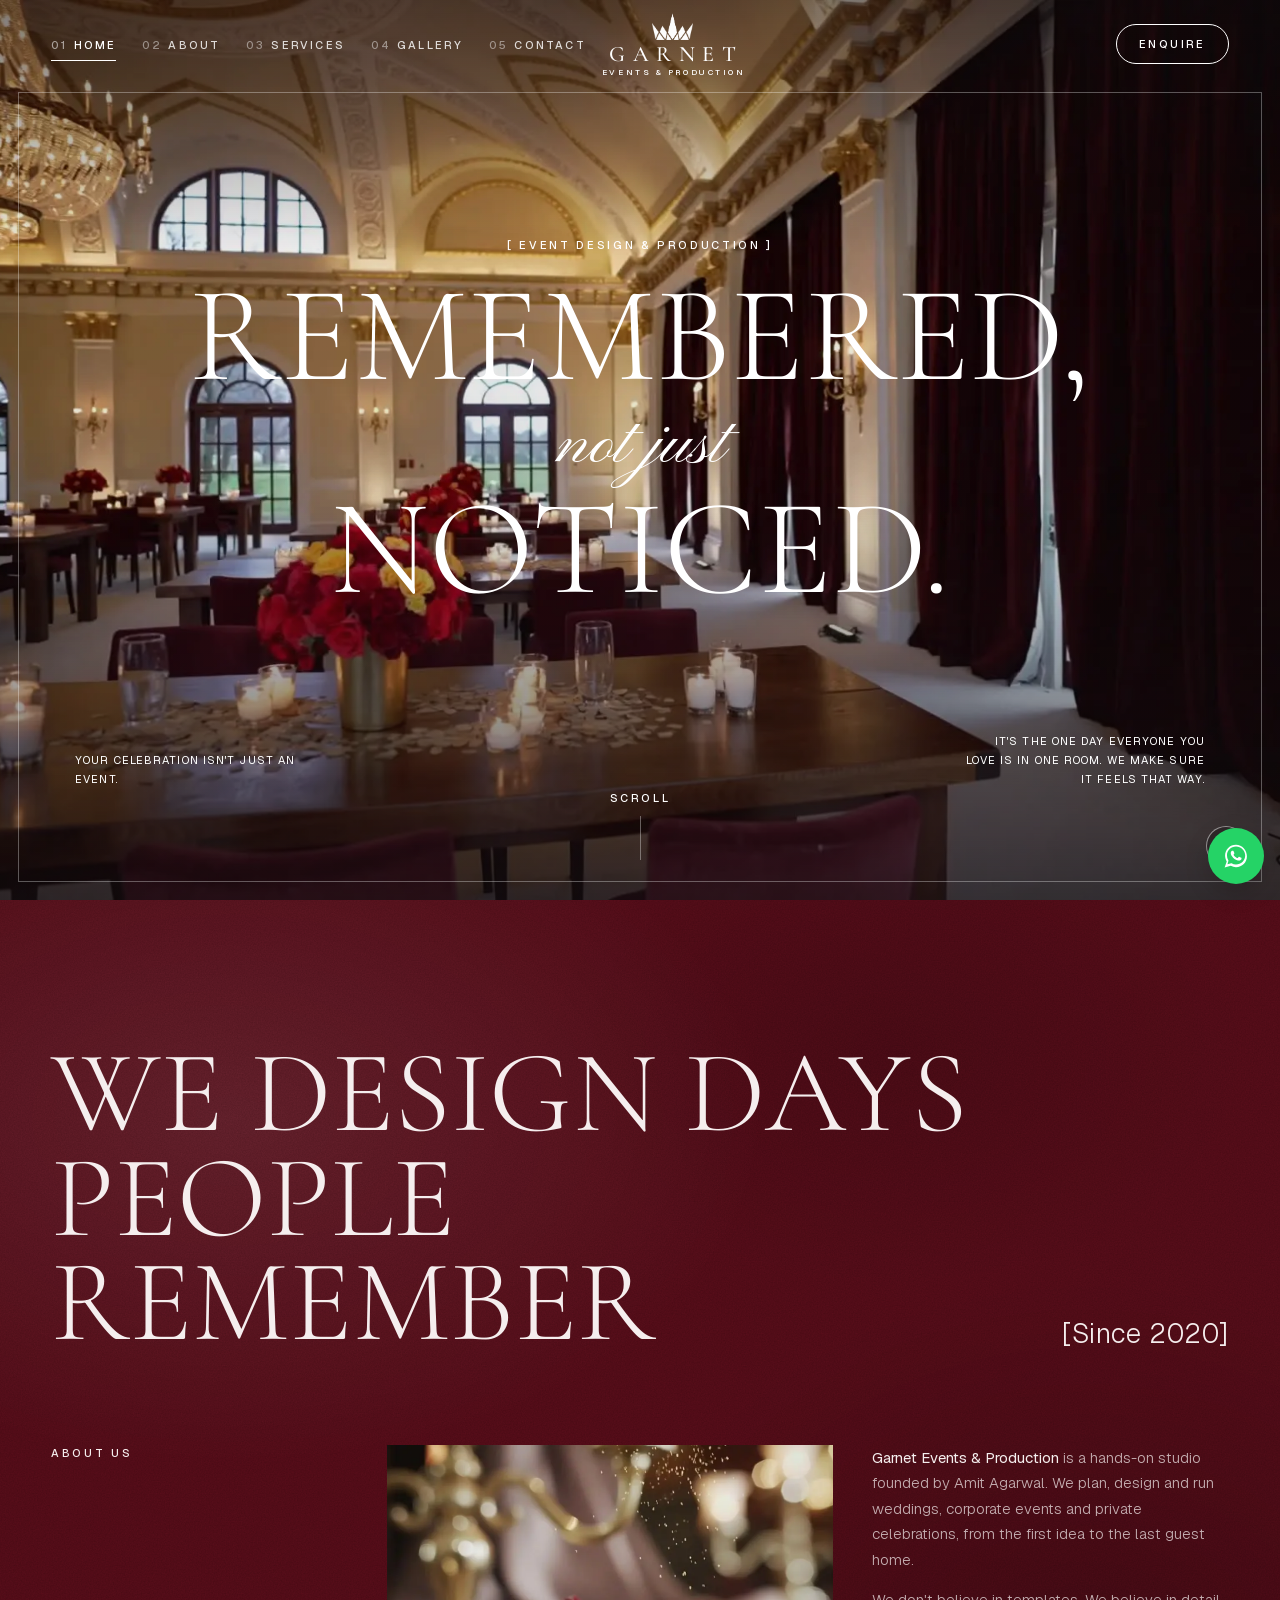
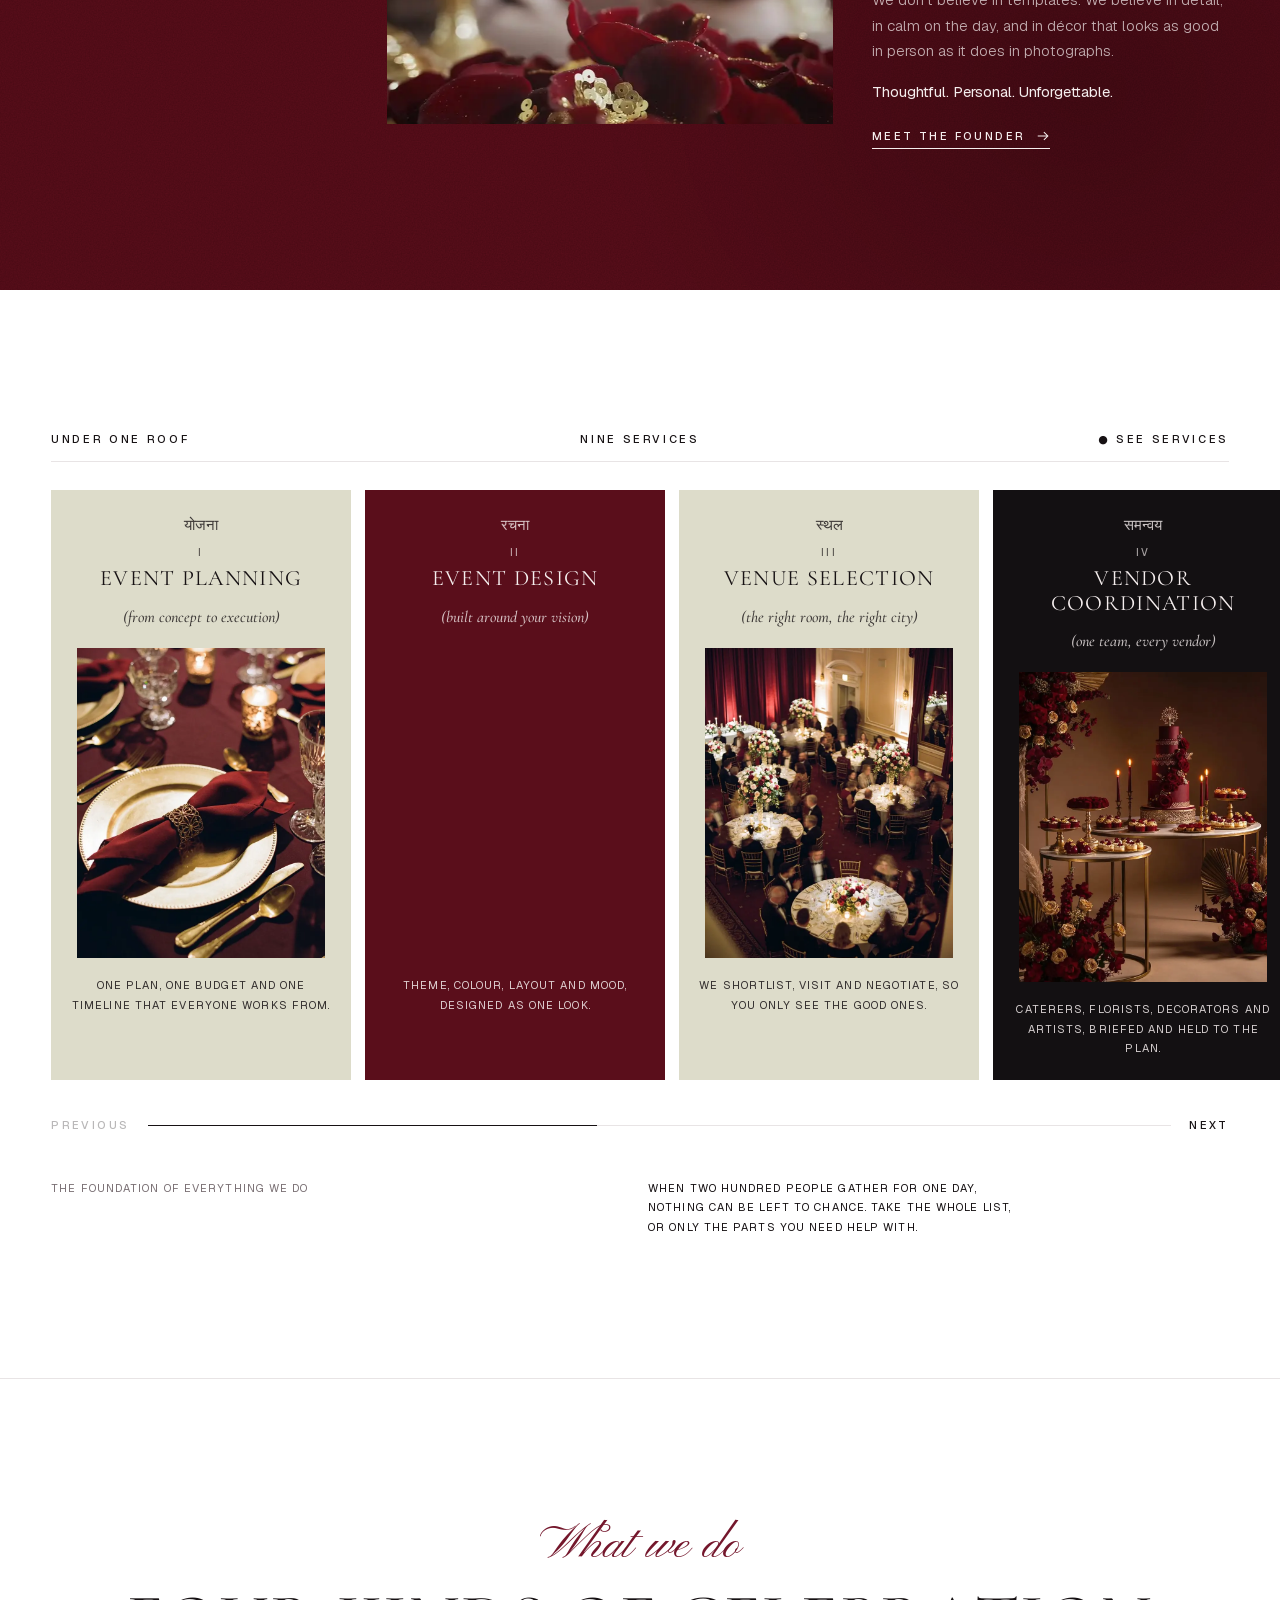
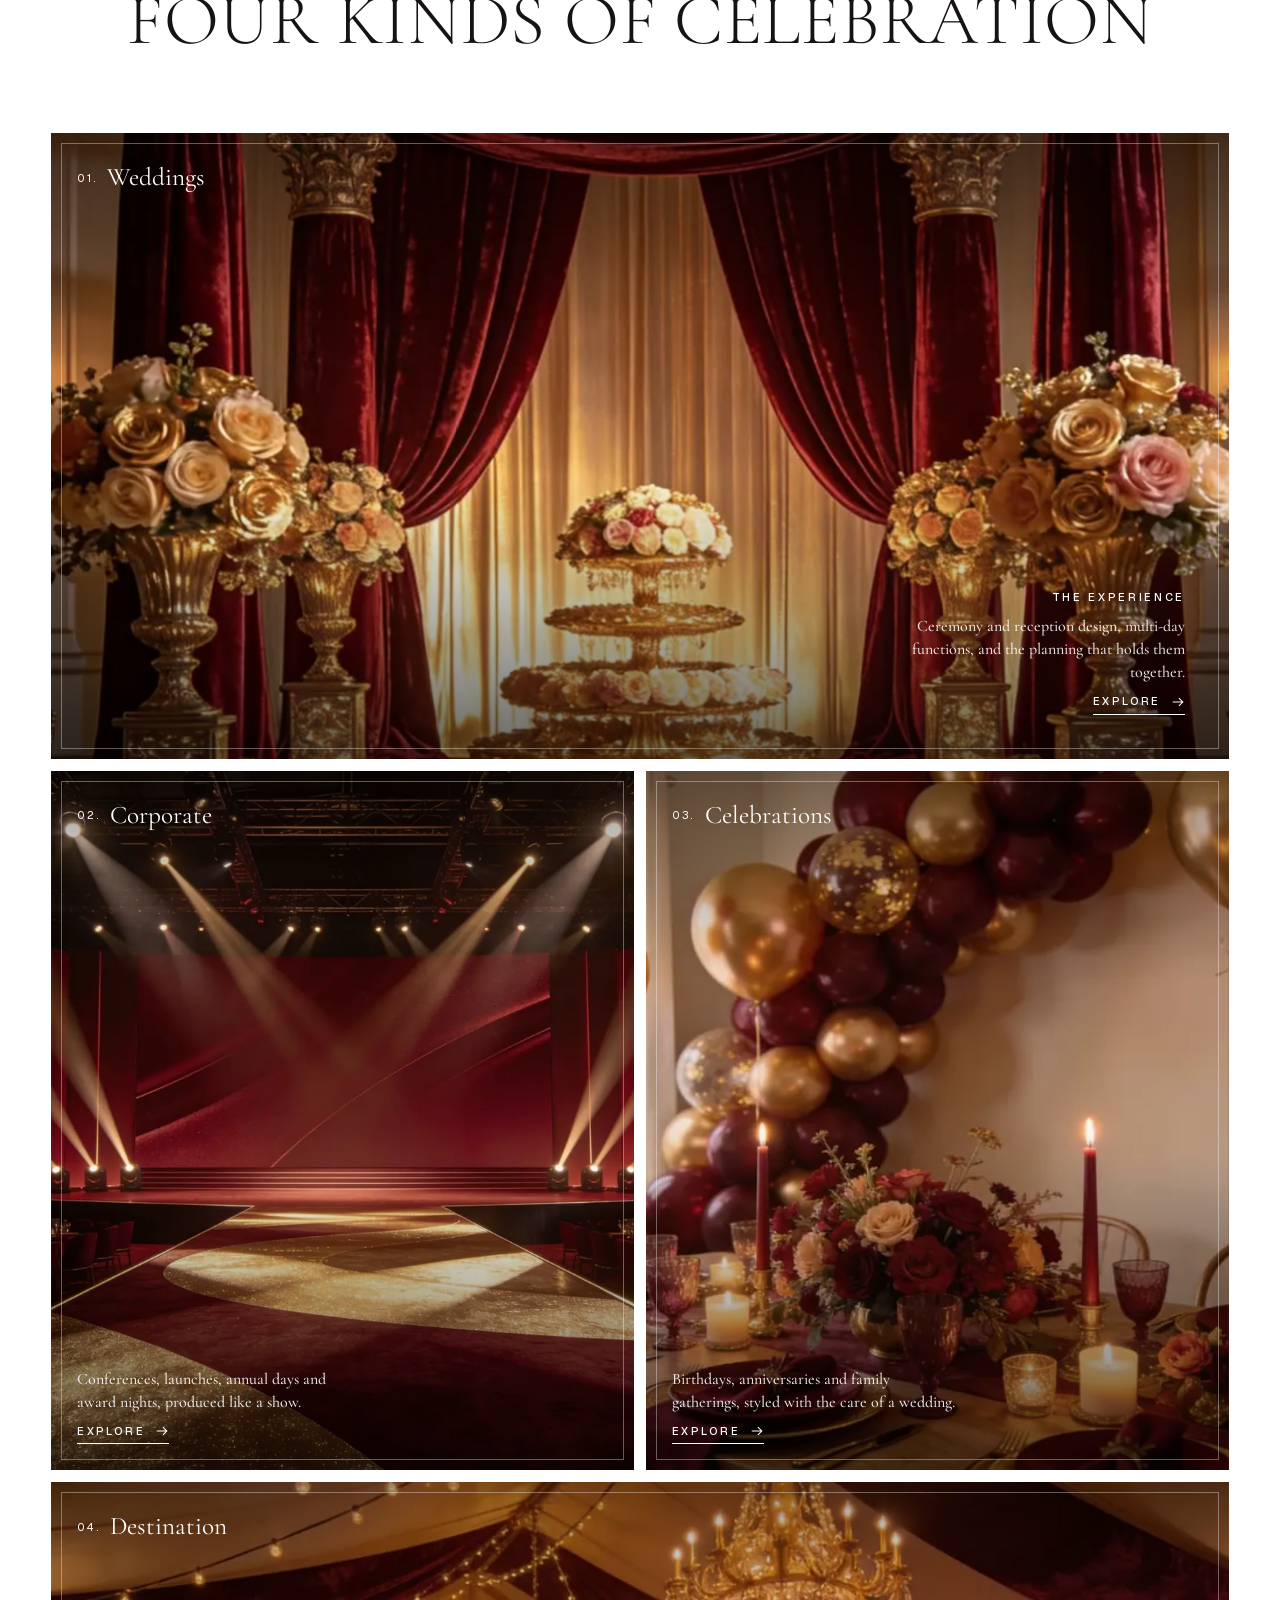
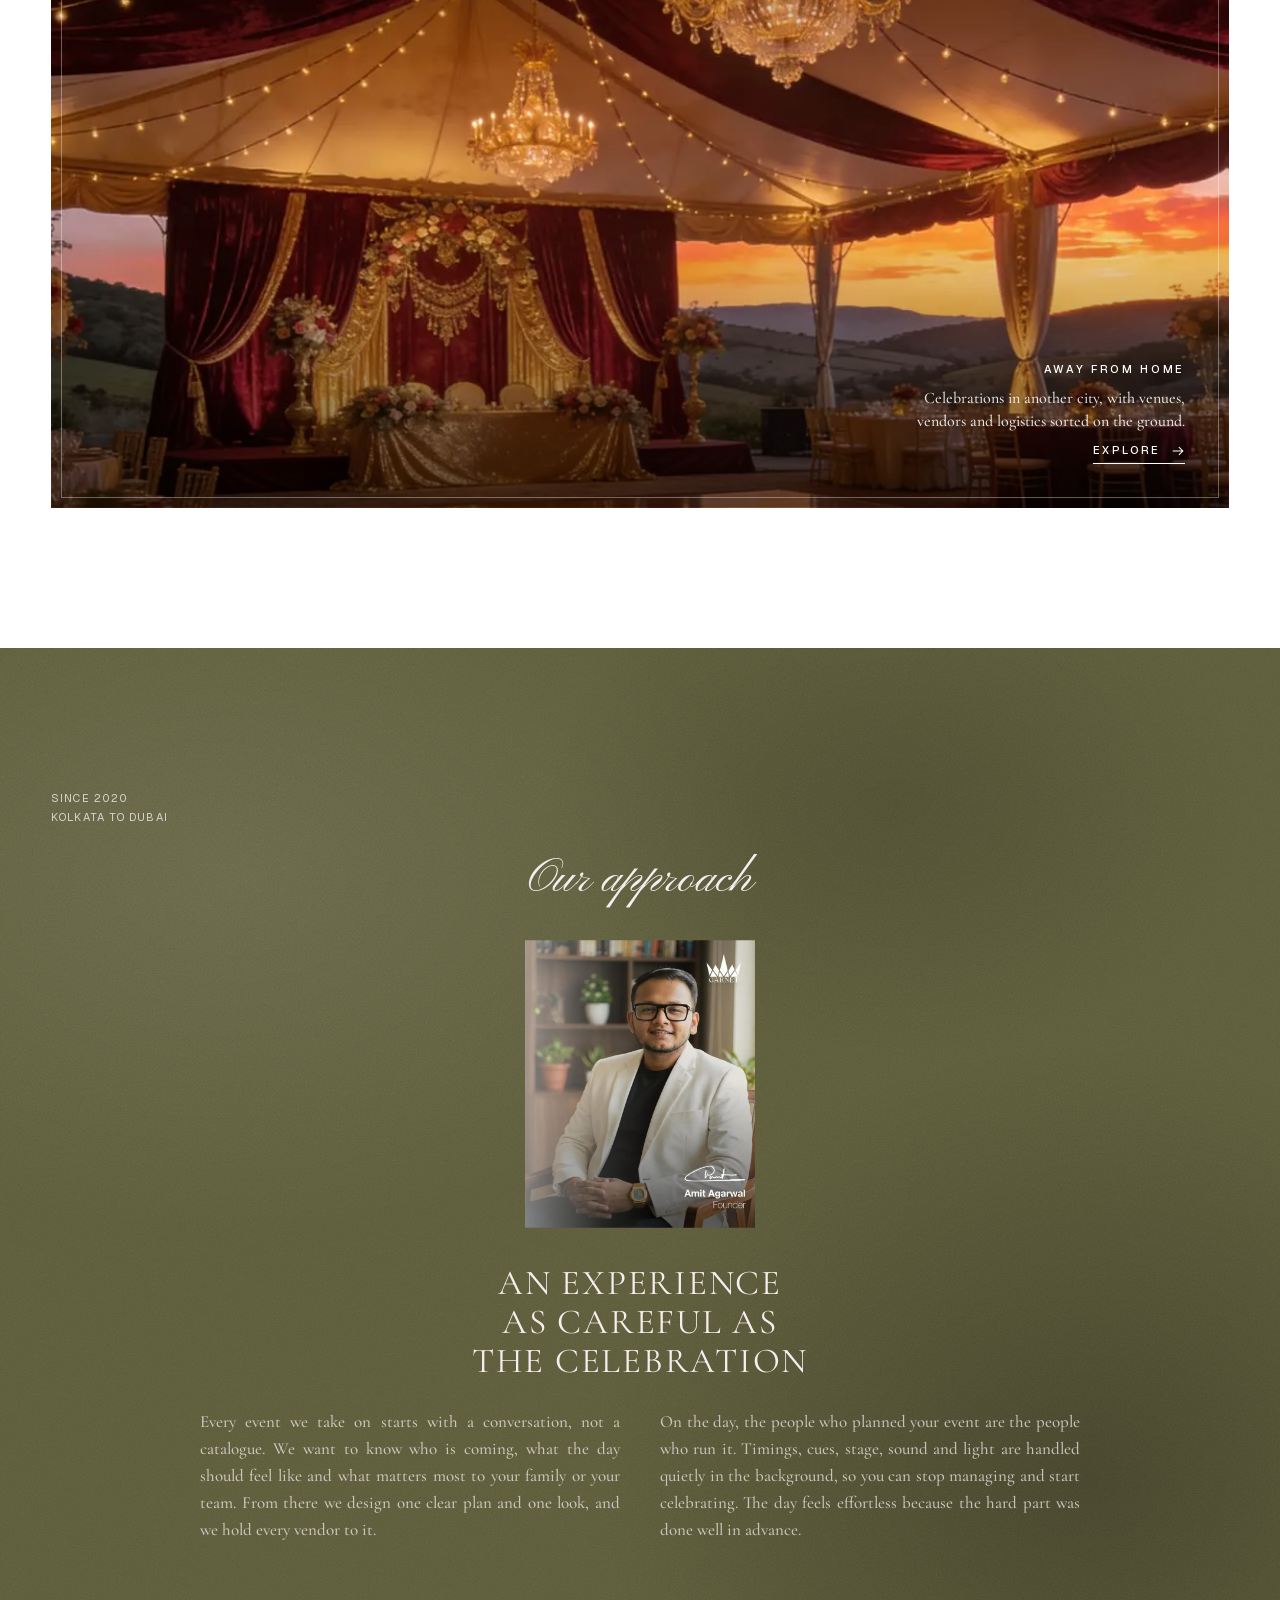
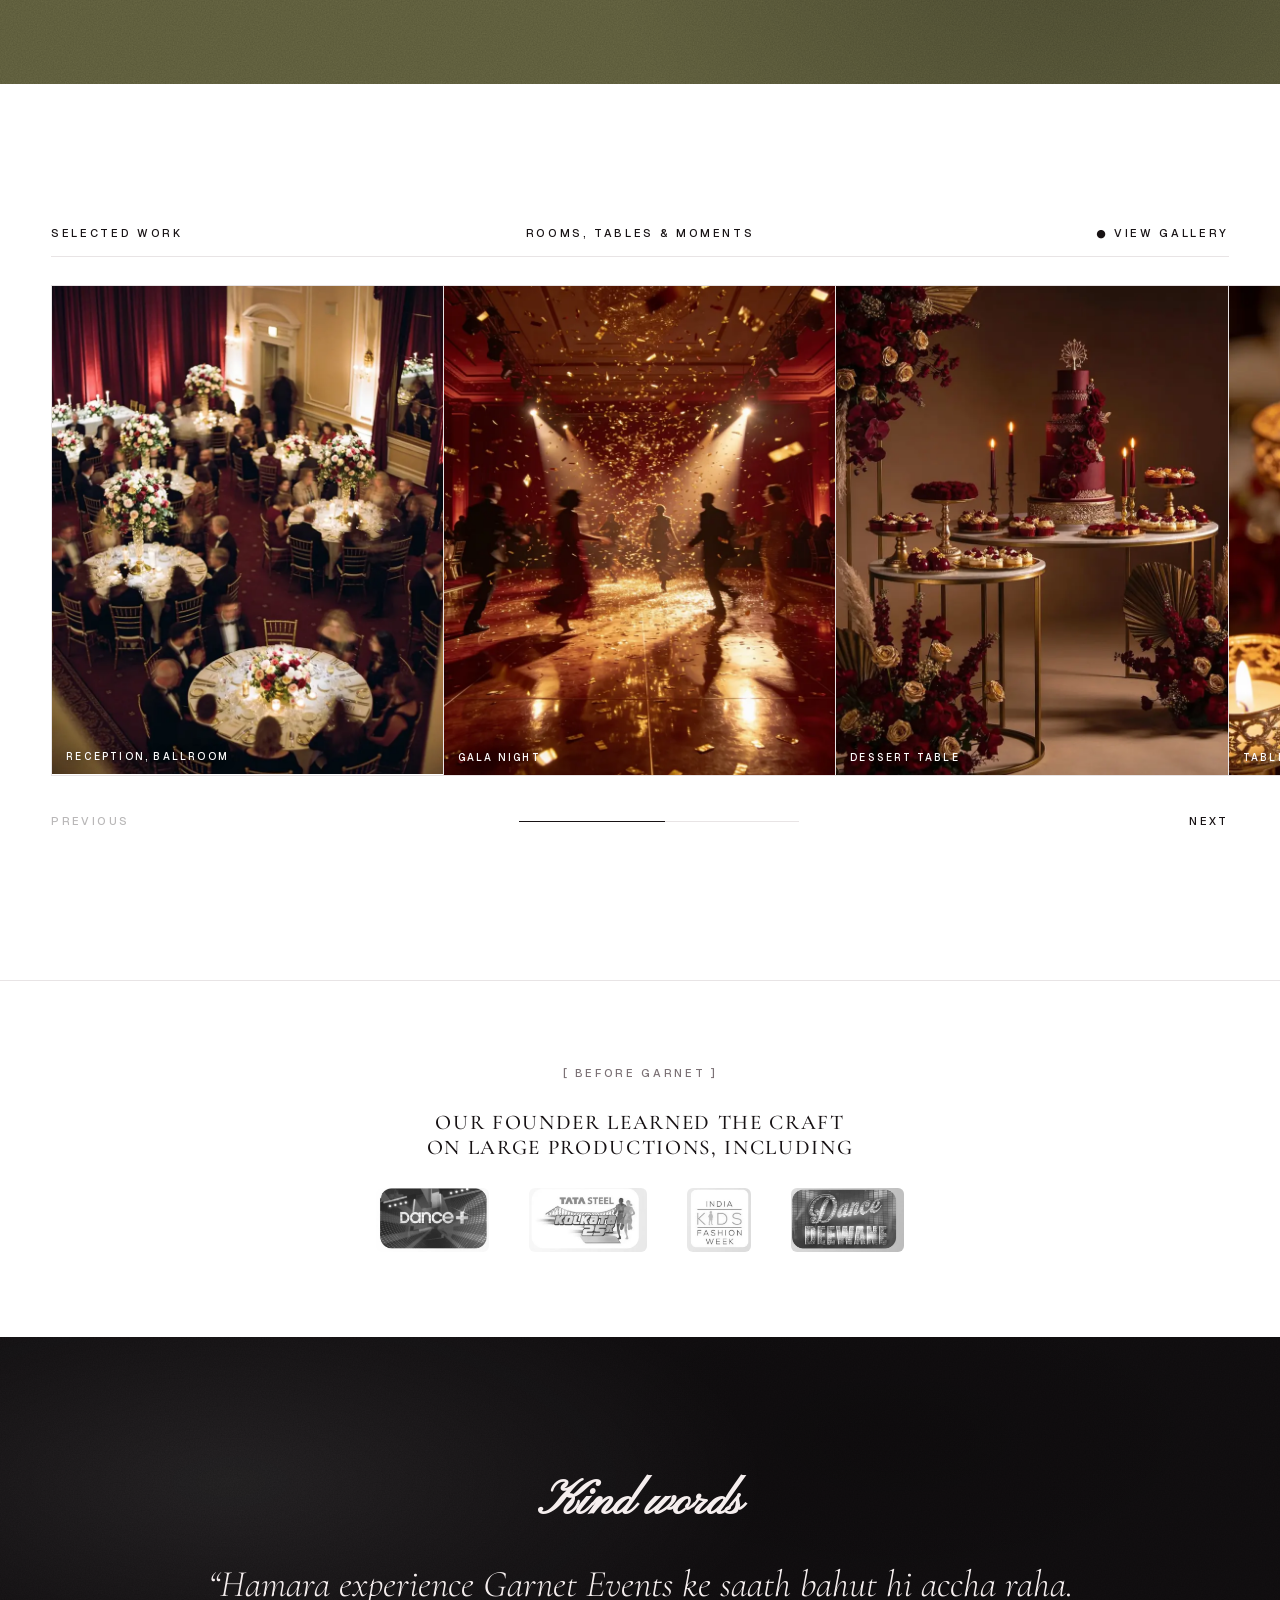
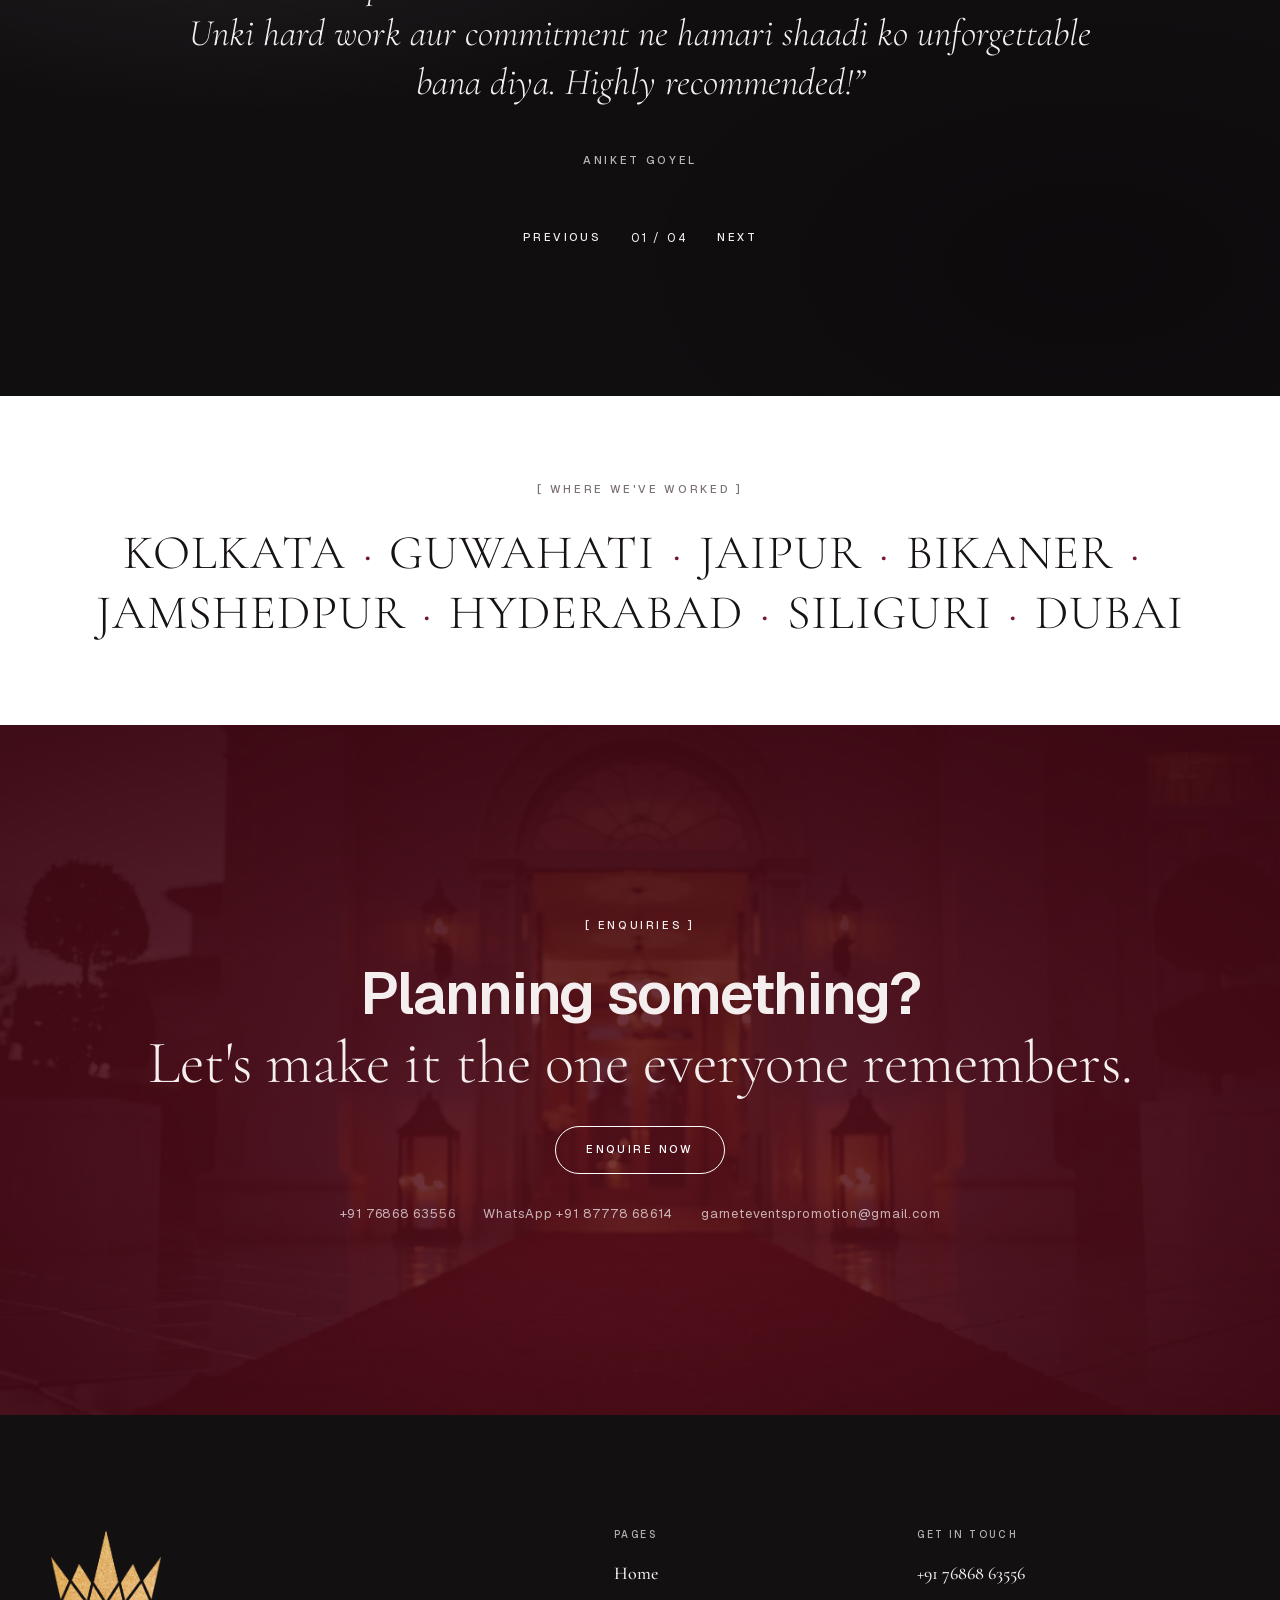
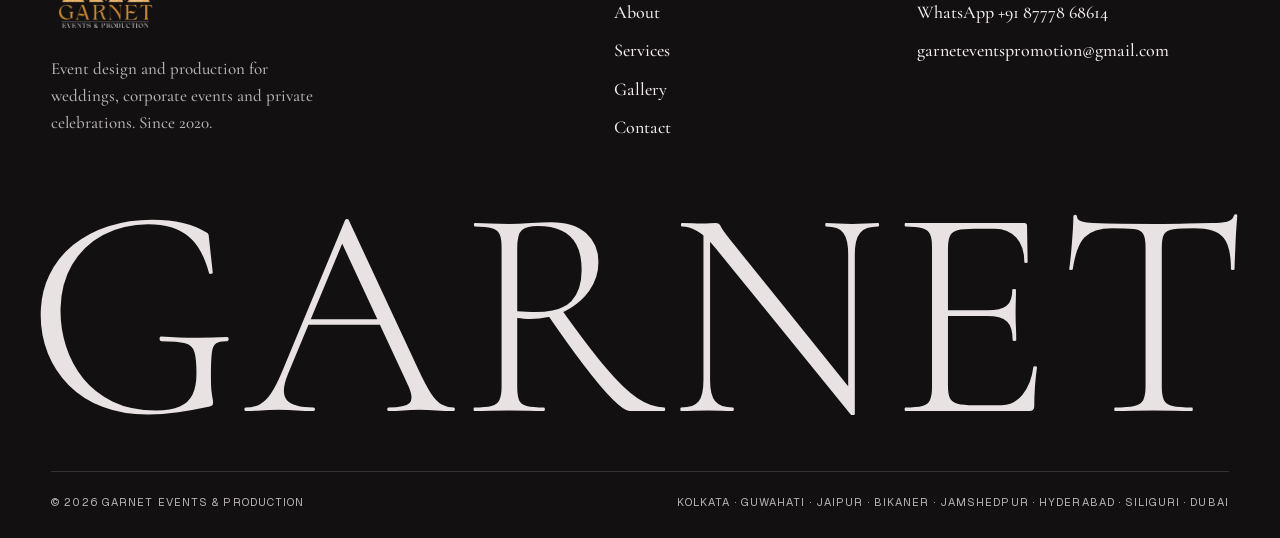
==== commit 4d95c51e: "Redesign in progress: editorial layout based on client references - Cormorant Garamond display caps," ====
--- a/index.html
+++ b/index.html
@@ -3,13 +3,13 @@
 <head>
 <meta charset="utf-8">
 <meta name="viewport" content="width=device-width, initial-scale=1, viewport-fit=cover">
-<title>Garnet Events &amp; Production — Weddings, corporate &amp; social events</title>
+<title>Garnet Events &amp; Production | Weddings, corporate &amp; social events</title>
 <meta name="description" content="Garnet Events &amp; Production plans, designs and runs weddings, corporate events and private celebrations. Founded in 2020 by Amit Agarwal.">
 <link rel="canonical" href="https://garnetevents.in/">
 <meta name="theme-color" content="#ffffff">
 <meta property="og:type" content="website">
 <meta property="og:site_name" content="Garnet Events &amp; Production">
-<meta property="og:title" content="Garnet Events &amp; Production — Weddings, corporate &amp; social events">
+<meta property="og:title" content="Garnet Events &amp; Production | Weddings, corporate &amp; social events">
 <meta property="og:description" content="Garnet Events &amp; Production plans, designs and runs weddings, corporate events and private celebrations. Founded in 2020 by Amit Agarwal.">
 <meta property="og:url" content="https://garnetevents.in/">
 <meta property="og:image" content="https://garnetevents.in/assets/img/og-image.jpg">
@@ -18,10 +18,11 @@
 <meta name="twitter:card" content="summary_large_image">
 <link rel="icon" href="assets/img/favicon.ico" sizes="any">
 <link rel="apple-touch-icon" href="assets/img/apple-touch-icon.png">
-<link rel="preload" href="assets/fonts/instrument-serif-latin.woff2" as="font" type="font/woff2" crossorigin>
+<link rel="preload" href="assets/fonts/cormorant-latin.woff2" as="font" type="font/woff2" crossorigin>
 <link rel="preload" href="assets/fonts/geist-latin.woff2" as="font" type="font/woff2" crossorigin>
 <link rel="preload" as="image" href="assets/img/hero-home-poster-960.webp" media="(max-width: 899px)">
-<link rel="stylesheet" href="assets/css/site.css?v=fbd4c02757">
+<link rel="preload" as="image" href="assets/img/hero-home-poster-1920.webp" media="(min-width: 900px)">
+<link rel="stylesheet" href="assets/css/site.css?v=c868941fd6">
 <script type="application/ld+json">{"@context": "https://schema.org", "@type": "Organization", "name": "Garnet Events & Production", "url": "https://garnetevents.in/", "logo": "https://garnetevents.in/assets/img/logo-full-light.png", "image": "https://garnetevents.in/assets/img/og-image.jpg", "description": "Event design and production for weddings, corporate events and private celebrations.", "foundingDate": "2020", "founder": {"@type": "Person", "name": "Amit Agarwal"}, "telephone": "+917686863556", "email": "garneteventspromotion@gmail.com", "areaServed": [{"@type": "City", "name": "Kolkata"}, {"@type": "City", "name": "Guwahati"}, {"@type": "City", "name": "Jaipur"}, {"@type": "City", "name": "Bikaner"}, {"@type": "City", "name": "Jamshedpur"}, {"@type": "City", "name": "Hyderabad"}, {"@type": "City", "name": "Siliguri"}, {"@type": "City", "name": "Dubai"}], "contactPoint": [{"@type": "ContactPoint", "telephone": "+917686863556", "contactType": "customer service", "availableLanguage": ["English", "Hindi"]}]}</script>
 </head>
 <body>
@@ -29,153 +30,251 @@
 
 <header class="site-header">
   <div class="wrap site-header__inner">
-    <a class="brand" href="index.html" aria-label="Garnet Events &amp; Production — home">
-      <img src="assets/img/logo-full-light.png" alt="" width="247" height="220">
-    </a>
     <nav class="primary-nav" aria-label="Main">
       <ul>
-          <li><a href="index.html" aria-current="page">Home</a></li>
-          <li><a href="about.html">About</a></li>
-          <li><a href="services.html">Services</a></li>
-          <li><a href="gallery.html">Gallery</a></li>
-          <li><a href="contact.html">Contact</a></li>
+          <li><a href="index.html" aria-current="page"><span>01</span>Home</a></li>
+          <li><a href="about.html"><span>02</span>About</a></li>
+          <li><a href="services.html"><span>03</span>Services</a></li>
+          <li><a href="gallery.html"><span>04</span>Gallery</a></li>
+          <li><a href="contact.html"><span>05</span>Contact</a></li>
       </ul>
     </nav>
+    <a class="brand" href="index.html" aria-label="Garnet Events &amp; Production, home">
+      <span class="brand__crown"><img class="crown-white" src="assets/img/crown-white.png" alt="" width="247" height="162"><img class="crown-ink" src="assets/img/crown-ink.png" alt="" width="247" height="162"></span>
+      <span class="brand__word">Garnet</span>
+      <span class="brand__sub">Events &amp; Production</span>
+    </a>
     <div class="header-actions">
-      <a class="btn btn--solid" href="contact.html">Plan your event</a>
+      <a class="btn" href="contact.html">Enquire</a>
       <button class="menu-toggle" type="button" aria-expanded="false" aria-controls="mobile-menu" aria-label="Open menu"><span class="menu-toggle__bars"></span></button>
     </div>
   </div>
 </header>
 
-<div class="mobile-menu" id="mobile-menu">
+<div class="mobile-menu texture" id="mobile-menu">
   <nav aria-label="Mobile">
-      <a href="index.html" aria-current="page">Home</a>
-      <a href="about.html">About</a>
-      <a href="services.html">Services</a>
-      <a href="gallery.html">Gallery</a>
-      <a href="contact.html">Contact</a>
+      <a href="index.html" aria-current="page"><span>I</span>Home</a>
+      <a href="about.html"><span>II</span>About</a>
+      <a href="services.html"><span>III</span>Services</a>
+      <a href="gallery.html"><span>IV</span>Gallery</a>
+      <a href="contact.html"><span>V</span>Contact</a>
   </nav>
-  <div class="mobile-menu__contact">
-    <a href="tel:+917686863556">+91 76868 63556</a>
-    <a href="https://wa.me/918777868614" target="_blank" rel="noopener">WhatsApp +91 87778 68614</a>
-    <a href="mailto:garneteventspromotion@gmail.com">garneteventspromotion@gmail.com</a>
+  <div class="mobile-menu__foot">
+    <p class="script">Let's celebrate</p>
+    <div class="mobile-menu__contact">
+      <a href="tel:+917686863556">+91 76868 63556</a>
+      <a href="https://wa.me/918777868614" target="_blank" rel="noopener">WhatsApp +91 87778 68614</a>
+      <a href="mailto:garneteventspromotion@gmail.com">garneteventspromotion@gmail.com</a>
+    </div>
   </div>
 </div>
 
 <main id="main">
 <section class="hero" aria-labelledby="page-title">
-  <div class="wrap">
-    <span class="label">Event design &amp; production · Est. 2020</span>
-    <div class="hero__grid">
-      <h1 id="page-title" class="display hero__title">Remembered, <em>not just</em> noticed.</h1>
-      <div class="hero__aside">
-        <p class="lead">Garnet Events &amp; Production plans, designs and runs weddings, corporate events and private celebrations — from the first conversation to the last guest home.</p>
-        <div class="hero__actions"><a class="btn btn--solid" href="contact.html">Plan your event <svg viewBox="0 0 16 16" fill="none" aria-hidden="true"><path d="M2 8h11M9 3.5 13.5 8 9 12.5" stroke="currentColor" stroke-width="1.4"/></svg></a><a class="btn btn--ghost" href="gallery.html">See our work</a></div>
-      </div>
-    </div>
-    <div class="hero__media">
-      <video muted loop playsinline preload="none" aria-hidden="true"
-        poster="assets/img/hero-home-poster-960.webp"
-        data-poster-lg="assets/img/hero-home-poster-1920.webp"
-        data-src-sm="assets/videos/hero-home-sm.mp4"
-        data-src-lg="assets/videos/hero-home.mp4"></video>
-      <button class="media-toggle" type="button" aria-pressed="false" aria-label="Pause background video"><svg class="icon-pause" viewBox="0 0 16 16" aria-hidden="true"><path d="M4 2h3v12H4zM9 2h3v12H9z" fill="currentColor"/></svg><svg class="icon-play" viewBox="0 0 16 16" aria-hidden="true"><path d="M4 2l10 6-10 6z" fill="currentColor"/></svg></button>
-    </div>
-  </div>
-</section>
-
-<section class="section" aria-labelledby="studio-title">
-  <div class="wrap intro">
-    <span class="label" id="studio-title">The studio</span>
-    <div class="intro__body">
-      <div data-reveal>
-        <p class="statement">Founded in 2020 by Amit Agarwal, Garnet is a hands-on team that takes care of every part of an event — design, vendors, logistics, sound and light — so you can be present for it.</p>
-        <a class="link-arrow" href="about.html#founder">Meet the founder <svg viewBox="0 0 16 16" fill="none" aria-hidden="true"><path d="M2 8h11M9 3.5 13.5 8 9 12.5" stroke="currentColor" stroke-width="1.4"/></svg></a>
-      </div>
-      <ul class="intro__facts" data-reveal><li><span>Founded</span><span>2020</span></li><li><span>Founder</span><span>Amit Agarwal</span></li><li><span>Events</span><span>Weddings, corporate, social</span></li><li><span>Cities</span><span>8, including Dubai</span></li></ul>
-    </div>
-  </div>
-</section>
-
-<section class="section section--rule" aria-labelledby="types-title">
-  <div class="wrap">
-    <div class="sec-head">
-      <span class="label">What we do</span>
-      <h2 id="types-title" class="h2">Four kinds of events. One team for all of it.</h2>
-    </div>
-    <div class="types">
-      <a class="type" href="services.html#weddings" data-reveal>
-        <div class="type__img"><img src="assets/img/gallery-03-800.webp" srcset="assets/img/gallery-03-800.webp 800w, assets/img/gallery-03-1400.webp 1400w" sizes="(min-width: 1100px) 25vw, (min-width: 640px) 50vw, 100vw" width="1400" height="1810" alt="Velvet-draped wedding mandap with gold columns and floral urns" loading="lazy" decoding="async"></div>
-        <span class="type__num">01</span>
-        <h3 class="h3">Weddings</h3>
-        <p>Ceremony and reception design, multi-day functions, and the planning that holds them together.</p>
+  <div class="hero__media">
+    <video muted loop playsinline preload="none" aria-hidden="true"
+      poster="assets/img/hero-home-poster-960.webp"
+      data-poster-lg="assets/img/hero-home-poster-1920.webp"
+      data-src-sm="assets/videos/hero-home-sm.mp4"
+      data-src-lg="assets/videos/hero-home.mp4"></video>
+  </div>
+  <div class="hero__frame" aria-hidden="true"></div>
+  <button class="media-toggle" type="button" aria-pressed="false" aria-label="Pause background video"><svg class="icon-pause" viewBox="0 0 16 16" aria-hidden="true"><path d="M4 2h3v12H4zM9 2h3v12H9z" fill="currentColor"/></svg><svg class="icon-play" viewBox="0 0 16 16" aria-hidden="true"><path d="M4 2l10 6-10 6z" fill="currentColor"/></svg></button>
+  <div class="wrap hero__content">
+    <div class="hero__center">
+      <p class="eyebrow fade">[ Event design &amp; production ]</p>
+      <h1 id="page-title" class="hero__title">
+        <span class="rise"><span>Remembered,</span></span>
+        <span class="rise" style="--d:1"><span class="script">not just</span></span>
+        <span class="rise" style="--d:2"><span>noticed.</span></span>
+      </h1>
+    </div>
+    <div class="hero__corners tiny fade" style="--d:4">
+      <p>Your celebration isn't just an event.</p>
+      <p>It's the one day everyone you love is in one room. We make sure it feels that way.</p>
+    </div>
+    <div class="hero__foot fade" style="--d:5"><a class="scroll-cue eyebrow" href="#studio"><span>Scroll</span><i></i></a></div>
+  </div>
+</section>
+
+<section class="sec sec--garnet texture" id="studio" aria-labelledby="studio-title">
+  <div class="wrap">
+    <div class="statement__top">
+      <h2 id="studio-title" class="caps-xl" data-reveal>We design days<br>people remember</h2>
+      <p class="statement__since" data-reveal style="--d:1">[Since 2020]</p>
+    </div>
+    <div class="statement__row">
+      <p class="eyebrow" data-reveal>About us</p>
+      <div class="statement__img" data-reveal="mask"><img src="assets/img/hero-gallery-poster-960.webp" srcset="assets/img/hero-gallery-poster-960.webp 960w, assets/img/hero-gallery-poster-1920.webp 1920w" sizes="(min-width: 900px) 40vw, 100vw" width="1920" height="1080" alt="Garnet rose petals by candlelight" loading="lazy" decoding="async" data-parallax></div>
+      <div class="statement__text" data-reveal style="--d:2">
+        <p><strong>Garnet Events &amp; Production</strong> is a hands-on studio founded by Amit Agarwal. We plan, design and run weddings, corporate events and private celebrations, from the first idea to the last guest home.</p>
+        <p>We don't believe in templates. We believe in detail, in calm on the day, and in décor that looks as good in person as it does in photographs.</p>
+        <p><strong>Thoughtful. Personal. Unforgettable.</strong></p>
+        <a class="link-line" href="about.html">Meet the founder <svg viewBox="0 0 16 16" fill="none" aria-hidden="true"><path d="M2 8h11M9 3.5 13.5 8 9 12.5" stroke="currentColor" stroke-width="1.2"/></svg></a>
+      </div>
+    </div>
+  </div>
+</section>
+
+<section class="sec" aria-labelledby="svc-title">
+  <div class="wrap">
+    <div class="sec-bar">
+      <h2 id="svc-title" class="eyebrow">Under one roof</h2>
+      <p class="eyebrow sec-bar__mid">Nine services</p>
+      <a class="eyebrow" href="services.html" style="text-decoration:none">● See services</a>
+    </div>
+    <div class="rail" data-rail>
+      <div class="rail__track" tabindex="0" role="region" aria-label="Our nine services, scroll sideways">
+      <article class="rail__item svc-card svc-card--sage">
+        <p class="svc-card__hi" lang="hi">योजना</p>
+        <h3 class="svc-card__title"><span class="svc-card__num">I</span>Event planning</h3>
+        <p class="svc-card__sub">(from concept to execution)</p>
+        <div class="svc-card__img"><img src="assets/img/gallery-04-800.webp" srcset="assets/img/gallery-04-800.webp 800w, assets/img/gallery-04-1400.webp 1400w" sizes="300px" width="1400" height="1810" alt="Place setting with gold charger and garnet napkin" loading="lazy" decoding="async"></div>
+        <p class="tiny">One plan, one budget and one timeline that everyone works from.</p>
+      </article>
+      <article class="rail__item svc-card svc-card--garnet">
+        <p class="svc-card__hi" lang="hi">रचना</p>
+        <h3 class="svc-card__title"><span class="svc-card__num">II</span>Event design</h3>
+        <p class="svc-card__sub">(built around your vision)</p>
+        <div class="svc-card__img"><img src="assets/img/gallery-03-800.webp" srcset="assets/img/gallery-03-800.webp 800w, assets/img/gallery-03-1400.webp 1400w" sizes="300px" width="1400" height="1810" alt="Velvet-draped wedding mandap with gold columns and floral urns" loading="lazy" decoding="async"></div>
+        <p class="tiny">Theme, colour, layout and mood, designed as one look.</p>
+      </article>
+      <article class="rail__item svc-card svc-card--sage">
+        <p class="svc-card__hi" lang="hi">स्थल</p>
+        <h3 class="svc-card__title"><span class="svc-card__num">III</span>Venue selection</h3>
+        <p class="svc-card__sub">(the right room, the right city)</p>
+        <div class="svc-card__img"><img src="assets/img/gallery-01-800.webp" srcset="assets/img/gallery-01-800.webp 800w, assets/img/gallery-01-1400.webp 1400w" sizes="300px" width="1400" height="1810" alt="Ballroom wedding reception with tall floral centrepieces" loading="lazy" decoding="async"></div>
+        <p class="tiny">We shortlist, visit and negotiate, so you only see the good ones.</p>
+      </article>
+      <article class="rail__item svc-card svc-card--black">
+        <p class="svc-card__hi" lang="hi">समन्वय</p>
+        <h3 class="svc-card__title"><span class="svc-card__num">IV</span>Vendor coordination</h3>
+        <p class="svc-card__sub">(one team, every vendor)</p>
+        <div class="svc-card__img"><img src="assets/img/gallery-07-800.webp" srcset="assets/img/gallery-07-800.webp 800w, assets/img/gallery-07-1400.webp 1400w" sizes="300px" width="1400" height="1810" alt="Tiered garnet cake on a styled dessert table" loading="lazy" decoding="async"></div>
+        <p class="tiny">Caterers, florists, decorators and artists, briefed and held to the plan.</p>
+      </article>
+      <article class="rail__item svc-card svc-card--sage">
+        <p class="svc-card__hi" lang="hi">सज्जा</p>
+        <h3 class="svc-card__title"><span class="svc-card__num">V</span>Décor & styling</h3>
+        <p class="svc-card__sub">(the atmosphere)</p>
+        <div class="svc-card__img"><img src="assets/img/gallery-02-800.webp" srcset="assets/img/gallery-02-800.webp 800w, assets/img/gallery-02-1400.webp 1400w" sizes="300px" width="1400" height="1810" alt="Garnet rose beside gold filigree candle holders" loading="lazy" decoding="async"></div>
+        <p class="tiny">Flowers, fabric, light and tablescapes that look as good in person as in photographs.</p>
+      </article>
+      <article class="rail__item svc-card svc-card--garnet">
+        <p class="svc-card__hi" lang="hi">संचालन</p>
+        <h3 class="svc-card__title"><span class="svc-card__num">VI</span>On-site management</h3>
+        <p class="svc-card__sub">(so the day runs to plan)</p>
+        <div class="svc-card__img"><img src="assets/img/gallery-06-800.webp" srcset="assets/img/gallery-06-800.webp 800w, assets/img/gallery-06-1400.webp 1400w" sizes="300px" width="1400" height="1810" alt="Outdoor marquee dinner lit by lanterns and string lights" loading="lazy" decoding="async"></div>
+        <p class="tiny">Our team runs the floor, the timings and the surprises.</p>
+      </article>
+      <article class="rail__item svc-card svc-card--sage">
+        <p class="svc-card__hi" lang="hi">व्यवस्था</p>
+        <h3 class="svc-card__title"><span class="svc-card__num">VII</span>Logistics</h3>
+        <p class="svc-card__sub">(the unglamorous part, done well)</p>
+        <div class="svc-card__img"><img src="assets/img/service-destination-800.webp" srcset="assets/img/service-destination-800.webp 800w, assets/img/service-destination-1400.webp 1400w" sizes="300px" width="1400" height="1048" alt="Marquee reception at sunset with chandeliers and draped velvet" loading="lazy" decoding="async"></div>
+        <p class="tiny">Guest movement, transport, schedules and contingencies.</p>
+      </article>
+      <article class="rail__item svc-card svc-card--black">
+        <p class="svc-card__hi" lang="hi">ध्वनि · प्रकाश</p>
+        <h3 class="svc-card__title"><span class="svc-card__num">VIII</span>Sound & light</h3>
+        <p class="svc-card__sub">(audio-visual production)</p>
+        <div class="svc-card__img"><img src="assets/img/gallery-05-800.webp" srcset="assets/img/gallery-05-800.webp 800w, assets/img/gallery-05-1400.webp 1400w" sizes="300px" width="1400" height="1810" alt="Corporate gala stage with a red backdrop and gold-lit runway" loading="lazy" decoding="async"></div>
+        <p class="tiny">Stage, sound, lighting and screens for performances and presentations.</p>
+      </article>
+      <article class="rail__item svc-card svc-card--sage">
+        <p class="svc-card__hi" lang="hi">मनोरंजन</p>
+        <h3 class="svc-card__title"><span class="svc-card__num">IX</span>Entertainment</h3>
+        <p class="svc-card__sub">(artists and performers)</p>
+        <div class="svc-card__img"><img src="assets/img/gallery-08-800.webp" srcset="assets/img/gallery-08-800.webp 800w, assets/img/gallery-08-1400.webp 1400w" sizes="300px" width="1400" height="1810" alt="Guests dancing under falling gold confetti" loading="lazy" decoding="async"></div>
+        <p class="tiny">Singers, DJs, dancers and anchors, booked and cued.</p>
+      </article>
+      </div>
+      <div class="rail__nav">
+        <button class="rail__btn" type="button" data-rail-prev>Previous</button>
+        <div class="rail__progress" aria-hidden="true"><span></span></div>
+        <button class="rail__btn" type="button" data-rail-next>Next</button>
+      </div>
+    </div>
+    <div class="rail-foot">
+      <p class="tiny muted">The foundation of everything we do</p>
+      <p class="tiny">When two hundred people gather for one day, nothing can be left to chance. Take the whole list, or only the parts you need help with.</p>
+    </div>
+  </div>
+</section>
+
+<section class="sec sec--rule" aria-labelledby="types-title">
+  <div class="wrap">
+    <div class="sec-head" data-reveal>
+      <p class="script-head">What we do</p>
+      <h2 id="types-title" class="caps-l">Four kinds of celebration</h2>
+    </div>
+    <div class="tiles">
+      <a class="tile tile--wide" href="services.html#weddings" data-reveal="mask" style="--d:1">
+        <img src="assets/img/gallery-03-800.webp" srcset="assets/img/gallery-03-800.webp 800w, assets/img/gallery-03-1400.webp 1400w" sizes="100vw" width="1400" height="1810" alt="Velvet-draped wedding mandap with gold columns and floral urns" loading="lazy" decoding="async" data-parallax>
+        <span class="tile__label"><span>01.</span>Weddings</span>
+        <span class="tile__body"><span class="eyebrow">The experience</span><p>Ceremony and reception design, multi-day functions, and the planning that holds them together.</p><span class="link-line">Explore <svg viewBox="0 0 16 16" fill="none" aria-hidden="true"><path d="M2 8h11M9 3.5 13.5 8 9 12.5" stroke="currentColor" stroke-width="1.2"/></svg></span></span>
       </a>
-      <a class="type" href="services.html#corporate" data-reveal>
-        <div class="type__img"><img src="assets/img/gallery-05-800.webp" srcset="assets/img/gallery-05-800.webp 800w, assets/img/gallery-05-1400.webp 1400w" sizes="(min-width: 1100px) 25vw, (min-width: 640px) 50vw, 100vw" width="1400" height="1810" alt="Corporate gala stage with a red backdrop and gold-lit runway" loading="lazy" decoding="async"></div>
-        <span class="type__num">02</span>
-        <h3 class="h3">Corporate events</h3>
-        <p>Conferences, launches, annual days and award nights — staging, AV and guests handled.</p>
+      <a class="tile" href="services.html#corporate" data-reveal="mask" style="--d:0">
+        <img src="assets/img/gallery-05-800.webp" srcset="assets/img/gallery-05-800.webp 800w, assets/img/gallery-05-1400.webp 1400w" sizes="(min-width: 900px) 50vw, 100vw" width="1400" height="1810" alt="Corporate gala stage with a red backdrop and gold-lit runway" loading="lazy" decoding="async">
+        <span class="tile__label"><span>02.</span>Corporate</span>
+        <span class="tile__body"><p>Conferences, launches, annual days and award nights, produced like a show.</p><span class="link-line">Explore <svg viewBox="0 0 16 16" fill="none" aria-hidden="true"><path d="M2 8h11M9 3.5 13.5 8 9 12.5" stroke="currentColor" stroke-width="1.2"/></svg></span></span>
       </a>
-      <a class="type" href="services.html#social" data-reveal>
-        <div class="type__img"><img src="assets/img/service-social-800.webp" srcset="assets/img/service-social-800.webp 800w, assets/img/service-social-1400.webp 1400w" sizes="(min-width: 1100px) 25vw, (min-width: 640px) 50vw, 100vw" width="1400" height="1048" alt="Birthday table styled with garnet and gold balloons, roses and candles" loading="lazy" decoding="async"></div>
-        <span class="type__num">03</span>
-        <h3 class="h3">Social celebrations</h3>
-        <p>Birthdays, anniversaries and family gatherings, styled with the care of a wedding.</p>
+      <a class="tile" href="services.html#social" data-reveal="mask" style="--d:1">
+        <img src="assets/img/service-social-800.webp" srcset="assets/img/service-social-800.webp 800w, assets/img/service-social-1400.webp 1400w" sizes="(min-width: 900px) 50vw, 100vw" width="1400" height="1048" alt="Birthday table styled with garnet and gold balloons, roses and candles" loading="lazy" decoding="async">
+        <span class="tile__label"><span>03.</span>Celebrations</span>
+        <span class="tile__body"><p>Birthdays, anniversaries and family gatherings, styled with the care of a wedding.</p><span class="link-line">Explore <svg viewBox="0 0 16 16" fill="none" aria-hidden="true"><path d="M2 8h11M9 3.5 13.5 8 9 12.5" stroke="currentColor" stroke-width="1.2"/></svg></span></span>
       </a>
-      <a class="type" href="services.html#destination" data-reveal>
-        <div class="type__img"><img src="assets/img/service-destination-800.webp" srcset="assets/img/service-destination-800.webp 800w, assets/img/service-destination-1400.webp 1400w" sizes="(min-width: 1100px) 25vw, (min-width: 640px) 50vw, 100vw" width="1400" height="1048" alt="Marquee reception at sunset with chandeliers and draped velvet" loading="lazy" decoding="async"></div>
-        <span class="type__num">04</span>
-        <h3 class="h3">Destination events</h3>
-        <p>Celebrations away from home, with venues, vendors and logistics sorted on the ground.</p>
+      <a class="tile tile--wide" href="services.html#destination" data-reveal="mask" style="--d:0">
+        <img src="assets/img/service-destination-800.webp" srcset="assets/img/service-destination-800.webp 800w, assets/img/service-destination-1400.webp 1400w" sizes="100vw" width="1400" height="1048" alt="Marquee reception at sunset with chandeliers and draped velvet" loading="lazy" decoding="async" data-parallax>
+        <span class="tile__label"><span>04.</span>Destination</span>
+        <span class="tile__body"><span class="eyebrow">Away from home</span><p>Celebrations in another city, with venues, vendors and logistics sorted on the ground.</p><span class="link-line">Explore <svg viewBox="0 0 16 16" fill="none" aria-hidden="true"><path d="M2 8h11M9 3.5 13.5 8 9 12.5" stroke="currentColor" stroke-width="1.2"/></svg></span></span>
       </a>
     </div>
   </div>
 </section>
 
-<section class="section section--soft" aria-labelledby="caps-title">
-  <div class="wrap">
-    <div class="sec-head">
-      <span class="label">Under one roof</span>
-      <h2 id="caps-title" class="h2">Everything an event needs, handled.</h2>
-    </div>
-    <ul class="caps" data-reveal>
-      <li class="cap"><span class="cap__num">01</span><h3>Event planning</h3><p>Comprehensive planning, from concept to execution.</p></li>
-      <li class="cap"><span class="cap__num">02</span><h3>Event design</h3><p>Theme and design development, built around your vision.</p></li>
-      <li class="cap"><span class="cap__num">03</span><h3>Venue selection</h3><p>Help finding the right location for your event.</p></li>
-      <li class="cap"><span class="cap__num">04</span><h3>Vendor coordination</h3><p>Every vendor managed and coordinated by one team.</p></li>
-      <li class="cap"><span class="cap__num">05</span><h3>Décor & styling</h3><p>Decoration and styling that sets the atmosphere.</p></li>
-      <li class="cap"><span class="cap__num">06</span><h3>On-site management</h3><p>Oversight on the day, so the event runs to plan.</p></li>
-      <li class="cap"><span class="cap__num">07</span><h3>Logistics</h3><p>Detailed scheduling and logistical planning.</p></li>
-      <li class="cap"><span class="cap__num">08</span><h3>Audio-visual production</h3><p>Sound, light and equipment for performances and presentations.</p></li>
-      <li class="cap"><span class="cap__num">09</span><h3>Entertainment booking</h3><p>Artists, performers and entertainment, arranged for you.</p></li>
-    </ul>
-  </div>
-</section>
-
-<section class="section" aria-labelledby="work-title">
-  <div class="wrap">
-    <div class="sec-head">
-      <span class="label">Selected work</span>
-      <h2 id="work-title" class="h2">Rooms, tables and moments we've designed.</h2>
-    </div>
-    <div class="work" data-reveal>
-      <figure class="work__item"><img src="assets/img/gallery-01-800.webp" srcset="assets/img/gallery-01-800.webp 800w, assets/img/gallery-01-1400.webp 1400w" sizes="(min-width: 900px) 58vw, 100vw" width="1400" height="1810" alt="Ballroom wedding reception with tall floral centrepieces" loading="lazy" decoding="async"><figcaption>Reception, ballroom</figcaption></figure>
-      <figure class="work__item"><img src="assets/img/gallery-08-800.webp" srcset="assets/img/gallery-08-800.webp 800w, assets/img/gallery-08-1400.webp 1400w" sizes="(min-width: 900px) 42vw, 50vw" width="1400" height="1810" alt="Guests dancing under falling gold confetti" loading="lazy" decoding="async"><figcaption>Gala night</figcaption></figure>
-      <figure class="work__item"><img src="assets/img/gallery-07-800.webp" srcset="assets/img/gallery-07-800.webp 800w, assets/img/gallery-07-1400.webp 1400w" sizes="(min-width: 900px) 42vw, 50vw" width="1400" height="1810" alt="Tiered garnet cake on a styled dessert table" loading="lazy" decoding="async"><figcaption>Dessert table</figcaption></figure>
-      <figure class="work__item"><img src="assets/img/gallery-02-800.webp" srcset="assets/img/gallery-02-800.webp 800w, assets/img/gallery-02-1400.webp 1400w" sizes="(min-width: 900px) 33vw, 50vw" width="1400" height="1810" alt="Garnet rose beside gold filigree candle holders" loading="lazy" decoding="async"><figcaption>Table details</figcaption></figure>
-      <figure class="work__item"><img src="assets/img/gallery-06-800.webp" srcset="assets/img/gallery-06-800.webp 800w, assets/img/gallery-06-1400.webp 1400w" sizes="(min-width: 900px) 67vw, 50vw" width="1400" height="1810" alt="Outdoor marquee dinner lit by lanterns and string lights" loading="lazy" decoding="async"><figcaption>Marquee dinner</figcaption></figure>
-    </div>
-    <div class="work-foot"><a class="link-arrow" href="gallery.html">View the gallery <svg viewBox="0 0 16 16" fill="none" aria-hidden="true"><path d="M2 8h11M9 3.5 13.5 8 9 12.5" stroke="currentColor" stroke-width="1.4"/></svg></a></div>
-  </div>
-</section>
-
-<section class="section section--soft" aria-labelledby="credits-title">
+<section class="sec sec--olive texture" aria-labelledby="approach-title">
+  <div class="wrap approach">
+    <p class="approach__meta tiny">Since 2020<br>Kolkata to Dubai</p>
+    <p class="script-head" data-reveal>Our approach</p>
+    <div class="approach__img" data-reveal="mask"><img src="assets/img/founder-amit-800.webp" srcset="assets/img/founder-amit-800.webp 800w, assets/img/founder-amit-987.webp 987w" sizes="230px" width="987" height="1200" alt="Amit Agarwal, founder of Garnet Events &amp; Production" loading="lazy" decoding="async"></div>
+    <h2 id="approach-title" class="caps-m" data-reveal style="max-width:24ch">An experience as careful as the celebration</h2>
+    <div class="approach__cols" data-reveal style="--d:1">
+      <p>Every event we take on starts with a conversation, not a catalogue. We want to know who is coming, what the day should feel like and what matters most to your family or your team. From there we design one clear plan and one look, and we hold every vendor to it.</p>
+      <p>On the day, the people who planned your event are the people who run it. Timings, cues, stage, sound and light are handled quietly in the background, so you can stop managing and start celebrating. The day feels effortless because the hard part was done well in advance.</p>
+    </div>
+  </div>
+</section>
+
+<section class="sec" aria-labelledby="work-title">
+  <div class="wrap trip">
+    <div class="sec-bar">
+      <h2 id="work-title" class="eyebrow">Selected work</h2>
+      <p class="eyebrow sec-bar__mid">Rooms, tables &amp; moments</p>
+      <a class="eyebrow" href="gallery.html" style="text-decoration:none">● View gallery</a>
+    </div>
+    <div class="rail" data-rail>
+      <div class="rail__track" tabindex="0" role="region" aria-label="Selected work, scroll sideways">
+        <div class="rail__item"><figure><img src="assets/img/gallery-01-800.webp" srcset="assets/img/gallery-01-800.webp 800w, assets/img/gallery-01-1400.webp 1400w" sizes="(min-width: 1100px) 33vw, (min-width: 700px) 46vw, 82vw" width="1400" height="1810" alt="Ballroom wedding reception with tall floral centrepieces" loading="lazy" decoding="async"><figcaption>Reception, ballroom</figcaption></figure></div>
+        <div class="rail__item"><figure><img src="assets/img/gallery-08-800.webp" srcset="assets/img/gallery-08-800.webp 800w, assets/img/gallery-08-1400.webp 1400w" sizes="(min-width: 1100px) 33vw, (min-width: 700px) 46vw, 82vw" width="1400" height="1810" alt="Guests dancing under falling gold confetti" loading="lazy" decoding="async"><figcaption>Gala night</figcaption></figure></div>
+        <div class="rail__item"><figure><img src="assets/img/gallery-07-800.webp" srcset="assets/img/gallery-07-800.webp 800w, assets/img/gallery-07-1400.webp 1400w" sizes="(min-width: 1100px) 33vw, (min-width: 700px) 46vw, 82vw" width="1400" height="1810" alt="Tiered garnet cake on a styled dessert table" loading="lazy" decoding="async"><figcaption>Dessert table</figcaption></figure></div>
+        <div class="rail__item"><figure><img src="assets/img/gallery-02-800.webp" srcset="assets/img/gallery-02-800.webp 800w, assets/img/gallery-02-1400.webp 1400w" sizes="(min-width: 1100px) 33vw, (min-width: 700px) 46vw, 82vw" width="1400" height="1810" alt="Garnet rose beside gold filigree candle holders" loading="lazy" decoding="async"><figcaption>Table details</figcaption></figure></div>
+        <div class="rail__item"><figure><img src="assets/img/gallery-06-800.webp" srcset="assets/img/gallery-06-800.webp 800w, assets/img/gallery-06-1400.webp 1400w" sizes="(min-width: 1100px) 33vw, (min-width: 700px) 46vw, 82vw" width="1400" height="1810" alt="Outdoor marquee dinner lit by lanterns and string lights" loading="lazy" decoding="async"><figcaption>Marquee dinner</figcaption></figure></div>
+        <div class="rail__item"><figure><img src="assets/img/gallery-04-800.webp" srcset="assets/img/gallery-04-800.webp 800w, assets/img/gallery-04-1400.webp 1400w" sizes="(min-width: 1100px) 33vw, (min-width: 700px) 46vw, 82vw" width="1400" height="1810" alt="Place setting with gold charger and garnet napkin" loading="lazy" decoding="async"><figcaption>Place setting</figcaption></figure></div>
+      </div>
+      <div class="rail__nav">
+        <button class="rail__btn" type="button" data-rail-prev>Previous</button>
+        <div class="rail__progress" aria-hidden="true"><span></span></div>
+        <button class="rail__btn" type="button" data-rail-next>Next</button>
+      </div>
+    </div>
+  </div>
+</section>
+
+<section class="sec sec--tight sec--rule" aria-labelledby="credits-title">
   <div class="wrap credits" data-reveal>
-    <div>
-      <span class="label">Before Garnet</span>
-      <h2 id="credits-title" class="h3" style="margin-top:14px;max-width:24ch">Our founder cut his teeth on large productions, including:</h2>
-    </div>
+    <p class="eyebrow muted">[ Before Garnet ]</p>
+    <h2 id="credits-title" class="caps-s" style="max-width:44ch">Our founder learned the craft on large productions, including</h2>
     <ul class="credits__logos">
         <li><img src="assets/img/credit-danceplus.webp" alt="Dance+" width="425" height="240" loading="lazy" decoding="async"></li>
         <li><img src="assets/img/credit-tatasteel.webp" alt="Tata Steel Kolkata 25K" width="440" height="240" loading="lazy" decoding="async"></li>
@@ -185,50 +284,54 @@
   </div>
 </section>
 
-<section class="section section--dark" aria-labelledby="quotes-title">
-  <div class="wrap">
-    <div class="sec-head">
-      <span class="label">Kind words</span>
-      <h2 id="quotes-title" class="h2">From the families and teams we've worked with.</h2>
-    </div>
-    <div class="quotes">
-      <figure class="quote" data-reveal><blockquote><p>“Hamara experience Garnet Events ke saath bahut hi accha raha. Unki hard work aur commitment ne hamari shaadi ko unforgettable bana diya. Highly recommended!”</p></blockquote><figcaption>Aniket Goyel</figcaption></figure>
-      <figure class="quote" data-reveal><blockquote><p>“From start to finish, Team Garnet exceeded our expectations. Their professionalism and creativity made our special day absolutely magical. Thank you!”</p></blockquote><figcaption>Namrata Garg</figcaption></figure>
-      <figure class="quote" data-reveal><blockquote><p>“Aplog ki dedication aur creativity ne hamari betiya ki wedding ko ekdum magical bana diya. Amit you are fantastic, aur humari expectations ko exceed kar diya!”</p></blockquote><figcaption>Lokesh Agarwal</figcaption></figure>
-      <figure class="quote" data-reveal><blockquote><p>“Thank you so much Team for the amazing events you guys did. Everyone told that the decor was amazing in all the events. You did everything from your heart and selflessly. … Special thanks to Amit Bhaiya, you are amazing!”</p></blockquote><figcaption>Roshni Jain</figcaption></figure>
-    </div>
-  </div>
-</section>
-
-<section class="section" aria-labelledby="cities-title">
-  <div class="wrap sec-head" style="margin-bottom:0" data-reveal>
-    <div><span class="label" id="cities-title">Where we've worked</span></div>
+<section class="sec sec--black texture" aria-labelledby="quotes-title">
+  <div class="wrap quotes" data-quotes>
+    <h2 id="quotes-title" class="script-head" data-reveal>Kind words</h2>
+    <div class="quotes__stage" aria-live="polite">
+        <figure class="quote is-active"><blockquote><p>“Hamara experience Garnet Events ke saath bahut hi accha raha. Unki hard work aur commitment ne hamari shaadi ko unforgettable bana diya. Highly recommended!”</p></blockquote><figcaption>Aniket Goyel</figcaption></figure>
+        <figure class="quote"><blockquote><p>“From start to finish, Team Garnet exceeded our expectations. Their professionalism and creativity made our special day absolutely magical. Thank you!”</p></blockquote><figcaption>Namrata Garg</figcaption></figure>
+        <figure class="quote"><blockquote><p>“Aplog ki dedication aur creativity ne hamari betiya ki wedding ko ekdum magical bana diya. Amit you are fantastic, aur humari expectations ko exceed kar diya!”</p></blockquote><figcaption>Lokesh Agarwal</figcaption></figure>
+        <figure class="quote"><blockquote><p>“Thank you so much Team for the amazing events you guys did. Everyone told that the decor was amazing in all the events. You did everything from your heart and selflessly. … Special thanks to Amit Bhaiya, you are amazing!”</p></blockquote><figcaption>Roshni Jain</figcaption></figure>
+    </div>
+    <div class="quotes__nav">
+      <button class="rail__btn" type="button" data-q-prev>Previous</button>
+      <span class="quotes__count" data-q-count>01 / 04</span>
+      <button class="rail__btn" type="button" data-q-next>Next</button>
+    </div>
+  </div>
+</section>
+
+<section class="sec sec--tight" aria-labelledby="cities-title">
+  <div class="wrap center" data-reveal>
+    <p id="cities-title" class="eyebrow muted" style="margin-bottom:28px">[ Where we've worked ]</p>
     <ul class="cities"><li>Kolkata</li><li>Guwahati</li><li>Jaipur</li><li>Bikaner</li><li>Jamshedpur</li><li>Hyderabad</li><li>Siliguri</li><li>Dubai</li></ul>
   </div>
 </section>
 
-<section class="section section--rule" aria-labelledby="cta-title">
-  <div class="wrap cta">
-    <div data-reveal>
-      <span class="label">Get in touch</span>
-      <h2 id="cta-title" class="h2" style="margin-top:18px">Planning something? Let's talk.</h2>
-      <p class="lead muted" style="margin-top:20px;max-width:40ch">Share the date, the city and a rough guest count — we'll take it from there.</p>
-    </div>
-    <div data-reveal><div class="channels">
-        <a class="channel" href="tel:+917686863556"><span class="channel__label">Call</span><span class="channel__value">+91 76868 63556</span><svg viewBox="0 0 16 16" fill="none" aria-hidden="true"><path d="M2 8h11M9 3.5 13.5 8 9 12.5" stroke="currentColor" stroke-width="1.4"/></svg></a>
-        <a class="channel" href="https://wa.me/918777868614" target="_blank" rel="noopener"><span class="channel__label">WhatsApp</span><span class="channel__value">+91 87778 68614</span><svg viewBox="0 0 16 16" fill="none" aria-hidden="true"><path d="M2 8h11M9 3.5 13.5 8 9 12.5" stroke="currentColor" stroke-width="1.4"/></svg></a>
-        <a class="channel" href="mailto:garneteventspromotion@gmail.com"><span class="channel__label">Email</span><span class="channel__value">garneteventspromotion@gmail.com</span><svg viewBox="0 0 16 16" fill="none" aria-hidden="true"><path d="M2 8h11M9 3.5 13.5 8 9 12.5" stroke="currentColor" stroke-width="1.4"/></svg></a>
-      </div></div>
+<section class="cta" aria-labelledby="cta-title">
+  <div class="cta__bg" aria-hidden="true"><img src="assets/img/hero-contact-poster-960.webp" srcset="assets/img/hero-contact-poster-960.webp 960w, assets/img/hero-contact-poster-1920.webp 1920w" sizes="100vw" width="1920" height="1080" alt="" loading="lazy" decoding="async" data-parallax></div>
+  <div class="wrap">
+    <p class="eyebrow" data-reveal>[ Enquiries ]</p>
+    <h2 id="cta-title" class="cta__title" data-reveal style="--d:1">
+      <span class="sans">Planning something?</span>
+      <span class="serif">Let's make it the one everyone remembers.</span>
+    </h2>
+    <a class="btn btn--light" href="contact.html" data-reveal style="--d:2">Enquire now</a>
+    <p class="cta__links" data-reveal style="--d:3">
+      <a href="tel:+917686863556">+91 76868 63556</a>
+      <a href="https://wa.me/918777868614" target="_blank" rel="noopener">WhatsApp +91 87778 68614</a>
+      <a href="mailto:garneteventspromotion@gmail.com">garneteventspromotion@gmail.com</a>
+    </p>
   </div>
 </section>
 </main>
 
 <footer class="site-footer">
   <div class="wrap">
-    <div class="footer-grid">
+    <div class="footer-top">
       <div class="footer-brand">
         <img src="assets/img/logo-nav-dark.png" alt="Garnet Events &amp; Production" width="247" height="220" loading="lazy">
-        <p>Event design and production for weddings, corporate events and private celebrations. Est. 2020.</p>
+        <p>Event design and production for weddings, corporate events and private celebrations. Since 2020.</p>
       </div>
       <div class="footer-col">
         <h2>Pages</h2>
@@ -249,6 +352,9 @@
         </ul>
       </div>
     </div>
+  </div>
+  <p class="footer-word" aria-hidden="true">Garnet</p>
+  <div class="wrap">
     <div class="footer-bottom">
       <span>© <span data-year>2026</span> Garnet Events &amp; Production</span>
       <span>Kolkata · Guwahati · Jaipur · Bikaner · Jamshedpur · Hyderabad · Siliguri · Dubai</span>
@@ -258,6 +364,6 @@
 
 <a class="wa-fab" href="https://wa.me/918777868614" target="_blank" rel="noopener" aria-label="Chat with us on WhatsApp"><svg viewBox="0 0 32 32" fill="currentColor" aria-hidden="true"><path d="M16 3C9 3 3.5 8.5 3.5 15.5c0 2.4.7 4.7 1.9 6.7L3 29l7-1.8c1.9 1 4 1.6 6 1.6 7 0 12.5-5.5 12.5-12.5S23 3 16 3zm0 22.8c-1.8 0-3.6-.5-5.1-1.4l-.4-.2-4.2 1.1 1.1-4.1-.2-.4c-1-1.6-1.5-3.4-1.5-5.3C5.5 9.6 10.2 5 16 5s10.5 4.7 10.5 10.5S21.8 25.8 16 25.8zm5.8-7.9c-.3-.2-1.9-.9-2.1-1-.3-.1-.5-.2-.7.2-.2.3-.8 1-.9 1.2-.2.2-.3.2-.6.1-.3-.2-1.3-.5-2.5-1.5-.9-.8-1.5-1.8-1.7-2.1-.2-.3 0-.5.1-.6l.4-.5c.2-.2.2-.3.3-.5.1-.2 0-.4 0-.5l-1-2.3c-.3-.6-.5-.5-.7-.5h-.6c-.2 0-.5.1-.8.4-.3.3-1 1-1 2.5s1.1 2.9 1.2 3.1c.2.2 2.1 3.3 5.2 4.6.7.3 1.3.5 1.7.6.7.2 1.4.2 1.9.1.6-.1 1.9-.8 2.1-1.5.3-.8.3-1.4.2-1.5-.1-.2-.3-.2-.6-.4z"/></svg></a>
 
-<script src="assets/js/site.js?v=47e568222c" defer></script>
+<script src="assets/js/site.js?v=d2c17932b3" defer></script>
 </body>
 </html>
--- a/assets/css/site.css
+++ b/assets/css/site.css
@@ -1,513 +1,585 @@
-/* Garnet Events & Production — site styles
-   Mobile-first. White canvas, near-black ink, garnet accent, logo gold used sparingly. */
-
-@font-face {
-  font-family: "Instrument Serif";
-  src: url("../fonts/instrument-serif-latin.woff2") format("woff2");
-  font-weight: 400; font-style: normal; font-display: swap;
-}
-@font-face {
-  font-family: "Instrument Serif";
-  src: url("../fonts/instrument-serif-italic-latin.woff2") format("woff2");
-  font-weight: 400; font-style: italic; font-display: swap;
-}
-@font-face {
-  font-family: "Geist";
-  src: url("../fonts/geist-latin.woff2") format("woff2");
-  font-weight: 300 600; font-style: normal; font-display: swap;
-}
+/* Garnet Events & Production
+   Editorial, photo-led design: white base, deep garnet / olive / black panels,
+   uppercase Cormorant display, Pinyon Script accents, Geist for small labels.
+   Mobile first. */
+
+@font-face { font-family: "Cormorant Garamond"; src: url("../fonts/cormorant-latin.woff2") format("woff2"); font-weight: 300 600; font-style: normal; font-display: swap; }
+@font-face { font-family: "Cormorant Garamond"; src: url("../fonts/cormorant-italic-latin.woff2") format("woff2"); font-weight: 300 600; font-style: italic; font-display: swap; }
+@font-face { font-family: "Pinyon Script"; src: url("../fonts/pinyon-script-latin.woff2") format("woff2"); font-weight: 400; font-style: normal; font-display: swap; }
+@font-face { font-family: "Geist"; src: url("../fonts/geist-latin.woff2") format("woff2"); font-weight: 300 600; font-style: normal; font-display: swap; }
 
 :root {
-  --bg: #ffffff;
-  --soft: #f4f4f4;
-  --ink: #161214;
-  --ink-2: #3d383b;
-  --muted: #6c6669;
-  --line: #e6e4e5;
-  --line-dark: #2e292b;
-  --garnet: #7a1630;
-  --garnet-dark: #5e0f24;
+  --white: #fff;
+  --ink: #171214;
+  --ink-2: #3f3639;
+  --muted: #7b7175;
+  --line: #e8e4e5;
+  --garnet: #5a0e1b;
+  --garnet-2: #74172c;
+  --on-dark: #f5eeee;
+  --on-dark-2: rgba(245, 238, 238, .72);
+  --olive: #6a6946;
+  --sage: #dddcca;
+  --black: #131012;
   --gold: #b48c48;
 
-  --serif: "Instrument Serif", "Times New Roman", serif;
+  --serif: "Cormorant Garamond", "Cormorant", Garamond, Georgia, serif;
+  --script: "Pinyon Script", "Snell Roundhand", cursive;
   --sans: "Geist", ui-sans-serif, system-ui, -apple-system, "Segoe UI", sans-serif;
 
-  --fs-display: clamp(2.75rem, 1.55rem + 5.4vw, 6.5rem);
-  --fs-h1: clamp(2.5rem, 1.6rem + 4vw, 5rem);
-  --fs-h2: clamp(2rem, 1.45rem + 2.4vw, 3.5rem);
-  --fs-h3: clamp(1.5rem, 1.3rem + 0.8vw, 2rem);
-  --fs-statement: clamp(1.5rem, 1.15rem + 1.5vw, 2.375rem);
-  --fs-lead: clamp(1.0625rem, 1rem + 0.3vw, 1.25rem);
-
-  --gutter: clamp(20px, 5vw, 56px);
-  --wrap: 1320px;
-  --section: clamp(72px, 9vw, 136px);
-  --header-h: 68px;
-  --ease: cubic-bezier(0.22, 1, 0.36, 1);
-}
-@media (min-width: 960px) { :root { --header-h: 84px; } }
-
-/* ---------- Base ---------- */
+  --gutter: clamp(16px, 4vw, 56px);
+  --maxw: 1480px;
+  --header-h: 64px;
+  --sec: clamp(80px, 11vw, 168px);
+  --ease: cubic-bezier(.22, .61, .36, 1);
+  --ease-out: cubic-bezier(.16, 1, .3, 1);
+}
+@media (min-width: 1100px) { :root { --header-h: 88px; } }
+
+/* ---------- base ---------- */
 *, *::before, *::after { box-sizing: border-box; }
-html { -webkit-text-size-adjust: 100%; text-size-adjust: 100%; scroll-padding-top: calc(var(--header-h) + 16px); }
+html { -webkit-text-size-adjust: 100%; text-size-adjust: 100%; scroll-padding-top: var(--header-h); }
 @media (prefers-reduced-motion: no-preference) { html { scroll-behavior: smooth; } }
 body {
-  margin: 0;
-  background: var(--bg);
-  color: var(--ink-2);
-  font-family: var(--sans);
-  font-size: 1rem;
-  line-height: 1.65;
-  font-weight: 400;
-  -webkit-font-smoothing: antialiased;
-  text-rendering: optimizeLegibility;
-}
-img, video { display: block; max-width: 100%; height: auto; }
+  margin: 0; background: var(--white); color: var(--ink);
+  font-family: var(--serif); font-weight: 500; font-size: 1.125rem; line-height: 1.6;
+  -webkit-font-smoothing: antialiased; -moz-osx-font-smoothing: grayscale;
+  text-rendering: optimizeLegibility; overflow-x: clip;
+}
+@media (min-width: 900px) { body { font-size: 1.1875rem; } }
+img, video, svg { display: block; max-width: 100%; }
+img { height: auto; }
 a { color: inherit; }
+h1, h2, h3, h4, p, ul, ol, figure, blockquote { margin: 0; }
+ul, ol { padding: 0; list-style: none; }
 button, input, select, textarea { font: inherit; color: inherit; }
-h1, h2, h3, h4 { margin: 0; color: var(--ink); font-weight: 400; }
-p { margin: 0; }
-ul, ol { margin: 0; padding: 0; list-style: none; }
-figure { margin: 0; }
-::selection { background: var(--ink); color: #fff; }
-
-:focus-visible { outline: 2px solid var(--garnet); outline-offset: 3px; }
-
-.visually-hidden {
-  position: absolute !important; width: 1px; height: 1px; padding: 0; margin: -1px;
-  overflow: hidden; clip: rect(0 0 0 0); white-space: nowrap; border: 0;
-}
-.skip-link {
-  position: absolute; left: 12px; top: -60px; z-index: 1000;
-  background: var(--ink); color: #fff; padding: 10px 16px; text-decoration: none;
-}
+button { cursor: pointer; background: none; border: 0; padding: 0; }
+::selection { background: var(--garnet); color: var(--white); }
+:focus-visible { outline: 2px solid var(--garnet-2); outline-offset: 3px; }
+.on-dark :focus-visible, .sec--garnet :focus-visible, .sec--black :focus-visible, .sec--olive :focus-visible { outline-color: var(--white); }
+[hidden] { display: none !important; }
+
+.skip-link { position: absolute; left: 12px; top: -100px; z-index: 200; background: var(--ink); color: var(--white); padding: 10px 16px; font: 500 .8125rem var(--sans); text-decoration: none; }
 .skip-link:focus { top: 12px; }
-
-.wrap { width: 100%; max-width: var(--wrap); margin-inline: auto; padding-inline: var(--gutter); }
-.section { padding-block: var(--section); }
-.section + .section--rule { border-top: 1px solid var(--line); }
-.section--soft { background: var(--soft); }
-.section--dark { background: var(--ink); color: #cfc9cb; }
-.section--dark h2, .section--dark h3 { color: #fff; }
-
-/* ---------- Type ---------- */
-.label {
-  display: block;
-  font-family: var(--sans);
-  font-size: 0.75rem;
-  font-weight: 500;
-  letter-spacing: 0.14em;
-  text-transform: uppercase;
-  color: var(--muted);
-}
-.section--dark .label { color: #9a9295; }
-.display {
-  font-family: var(--serif);
-  font-size: var(--fs-display);
-  line-height: 0.98;
-  letter-spacing: -0.015em;
-}
-.h1 { font-family: var(--serif); font-size: var(--fs-h1); line-height: 1; letter-spacing: -0.01em; }
-.h2 { font-family: var(--serif); font-size: var(--fs-h2); line-height: 1.05; letter-spacing: -0.01em; }
-.h3 { font-family: var(--serif); font-size: var(--fs-h3); line-height: 1.15; }
-.display em, .h1 em, .h2 em { font-style: italic; }
-.lead { font-size: var(--fs-lead); line-height: 1.6; color: var(--ink-2); }
-.statement { font-family: var(--serif); font-size: var(--fs-statement); line-height: 1.25; color: var(--ink); }
+.visually-hidden { position: absolute !important; width: 1px; height: 1px; overflow: hidden; clip: rect(0 0 0 0); white-space: nowrap; }
+
+.wrap { width: 100%; max-width: var(--maxw); margin-inline: auto; padding-inline: var(--gutter); }
+
+/* ---------- type ---------- */
+.caps-xl, .caps-l, .caps-m, .caps-s { font-family: var(--serif); text-transform: uppercase; text-wrap: balance; }
+.caps-xl { font-weight: 300; font-size: clamp(2.9rem, 1.2rem + 7.6vw, 9.25rem); line-height: .9; letter-spacing: .005em; }
+.caps-l  { font-weight: 300; font-size: clamp(2.25rem, 1.35rem + 3.9vw, 5rem); line-height: .98; letter-spacing: .01em; }
+.caps-m  { font-weight: 400; font-size: clamp(1.5rem, 1.15rem + 1.3vw, 2.375rem); line-height: 1.12; letter-spacing: .05em; }
+.caps-s  { font-weight: 500; font-size: clamp(1.125rem, 1.03rem + .35vw, 1.375rem); line-height: 1.2; letter-spacing: .08em; }
+.script { font-family: var(--script); font-weight: 400; text-transform: none; letter-spacing: 0; line-height: 1; }
+.script-head { font-family: var(--script); font-size: clamp(2rem, 1.55rem + 1.8vw, 3.25rem); line-height: 1.1; color: var(--garnet-2); }
+.on-dark .script-head, .sec--garnet .script-head, .sec--black .script-head, .sec--olive .script-head { color: inherit; }
+.eyebrow { font-family: var(--sans); font-size: .6875rem; font-weight: 500; letter-spacing: .24em; text-transform: uppercase; line-height: 1.5; }
+.tiny { font-family: var(--sans); font-size: .6875rem; font-weight: 400; letter-spacing: .1em; text-transform: uppercase; line-height: 1.75; }
+.lead { font-size: clamp(1.25rem, 1.12rem + .5vw, 1.5rem); line-height: 1.5; font-weight: 400; }
+.italic { font-style: italic; }
 .muted { color: var(--muted); }
 .prose p + p { margin-top: 1.1em; }
-
-/* ---------- Buttons & links ---------- */
+.center { text-align: center; }
+
+/* ---------- buttons & links ---------- */
 .btn {
   display: inline-flex; align-items: center; justify-content: center; gap: 10px;
-  min-height: 50px; padding: 0 24px;
-  font-size: 0.9375rem; font-weight: 500; letter-spacing: 0.01em;
-  text-decoration: none; white-space: nowrap;
-  border: 1px solid var(--ink); background: transparent; color: var(--ink);
-  cursor: pointer;
-  transition: background-color .25s var(--ease), color .25s var(--ease), border-color .25s var(--ease);
-}
-.btn svg { width: 16px; height: 16px; flex: none; transition: transform .25s var(--ease); }
-.btn:hover svg { transform: translateX(3px); }
-.btn--solid { background: var(--ink); color: #fff; }
-.btn--solid:hover { background: var(--garnet); border-color: var(--garnet); }
-.btn--ghost:hover { background: var(--ink); color: #fff; }
-.btn--light { border-color: rgba(255,255,255,.4); color: #fff; }
-.btn--light:hover { background: #fff; color: var(--ink); border-color: #fff; }
+  min-height: 48px; padding: 0 30px; border: 1px solid currentColor; border-radius: 999px;
+  font: 500 .6875rem/1 var(--sans); letter-spacing: .22em; text-transform: uppercase; text-decoration: none;
+  transition: background-color .4s var(--ease), color .4s var(--ease), border-color .4s var(--ease);
+}
+.btn svg { width: 14px; height: 14px; }
+.btn--ink { color: var(--ink); }
+.btn--ink:hover { background: var(--ink); color: var(--white); border-color: var(--ink); }
+.btn--light { color: var(--white); }
+.btn--light:hover { background: var(--white); color: var(--ink); border-color: var(--white); }
+.btn--fill { background: var(--garnet); border-color: var(--garnet); color: var(--white); }
+.btn--fill:hover { background: var(--ink); border-color: var(--ink); }
 .btn--block { width: 100%; }
 
-.link-arrow {
-  display: inline-flex; align-items: center; gap: 8px;
-  font-weight: 500; color: var(--ink); text-decoration: none;
-  border-bottom: 1px solid currentColor; padding-bottom: 2px;
-  transition: color .2s var(--ease);
-}
-.link-arrow svg { width: 15px; height: 15px; transition: transform .25s var(--ease); }
-.link-arrow:hover { color: var(--garnet); }
-.link-arrow:hover svg { transform: translateX(3px); }
-
-/* ---------- Header ---------- */
+.link-line {
+  display: inline-flex; align-items: center; gap: 10px; padding-bottom: 6px;
+  font: 500 .6875rem/1 var(--sans); letter-spacing: .22em; text-transform: uppercase; text-decoration: none;
+  background: linear-gradient(currentColor, currentColor) 0 100% / 100% 1px no-repeat;
+  transition: background-size .5s var(--ease-out);
+}
+.link-line:hover { background-size: 40% 1px; }
+.link-line svg { width: 14px; height: 14px; }
+
+/* ---------- section shells ---------- */
+.sec { padding-block: var(--sec); position: relative; }
+.sec--tight { padding-block: calc(var(--sec) * .6); }
+.sec--garnet { background: var(--garnet); color: var(--on-dark); }
+.sec--black { background: var(--black); color: var(--on-dark); }
+.sec--sage { background: var(--sage); }
+.sec--olive { background: var(--olive); color: var(--on-dark); }
+.sec--rule { border-top: 1px solid var(--line); }
+
+/* painterly paper texture, as on the reference's olive panel */
+.texture { isolation: isolate; }
+.texture::before {
+  content: ""; position: absolute; inset: 0; z-index: -1; pointer-events: none;
+  background:
+    radial-gradient(60% 50% at 18% 22%, rgba(255,255,255,.09), transparent 70%),
+    radial-gradient(55% 60% at 85% 80%, rgba(0,0,0,.22), transparent 70%),
+    radial-gradient(40% 35% at 70% 15%, rgba(0,0,0,.12), transparent 70%);
+}
+.texture::after {
+  content: ""; position: absolute; inset: 0; z-index: -1; pointer-events: none; opacity: .32; mix-blend-mode: soft-light;
+  background-image: url("data:image/svg+xml,%3Csvg xmlns='http://www.w3.org/2000/svg' width='260' height='260'%3E%3Cfilter id='n'%3E%3CfeTurbulence type='fractalNoise' baseFrequency='.75' numOctaves='3' stitchTiles='stitch'/%3E%3CfeColorMatrix values='0 0 0 0 0 0 0 0 0 0 0 0 0 0 0 0 0 0 .9 0'/%3E%3C/filter%3E%3Crect width='100%25' height='100%25' filter='url(%23n)'/%3E%3C/svg%3E");
+}
+
+.sec-head { display: grid; gap: 14px; justify-items: center; text-align: center; margin-bottom: clamp(40px, 6vw, 80px); }
+.sec-head--left { justify-items: start; text-align: left; }
+.sec-bar {
+  display: grid; grid-template-columns: 1fr auto; gap: 12px; align-items: end;
+  padding-bottom: 14px; margin-bottom: 28px; border-bottom: 1px solid var(--line);
+}
+.sec-bar .sec-bar__mid { display: none; }
+@media (min-width: 900px) {
+  .sec-bar { grid-template-columns: 1fr auto 1fr; }
+  .sec-bar .sec-bar__mid { display: block; }
+  .sec-bar > :last-child { justify-self: end; }
+}
+.sec--black .sec-bar, .sec--garnet .sec-bar { border-color: rgba(255,255,255,.18); }
+
+/* ---------- header ---------- */
 .site-header {
-  position: sticky; top: 0; z-index: 100;
-  height: var(--header-h);
-  background: rgba(255,255,255,.94);
-  -webkit-backdrop-filter: saturate(160%) blur(10px);
-  backdrop-filter: saturate(160%) blur(10px);
-  border-bottom: 1px solid transparent;
-  transition: border-color .3s var(--ease);
-}
-.site-header.is-scrolled { border-bottom-color: var(--line); }
-.site-header__inner { height: 100%; display: flex; align-items: center; justify-content: space-between; gap: 24px; }
-.brand { display: flex; align-items: center; flex: none; }
-.brand img { height: 50px; width: auto; }
-@media (min-width: 960px) { .brand img { height: 62px; } }
+  position: fixed; inset: 0 0 auto 0; z-index: 50; height: var(--header-h);
+  color: var(--white); transition: background-color .45s var(--ease), color .45s var(--ease), box-shadow .45s var(--ease), transform .45s var(--ease);
+}
+.site-header__inner { height: 100%; display: grid; grid-template-columns: 1fr auto 1fr; align-items: center; gap: 16px; }
+.site-header.is-solid { background: var(--white); color: var(--ink); box-shadow: 0 1px 0 var(--line); }
+body.menu-open .site-header { background: transparent; color: var(--on-dark); box-shadow: none; }
+
+.brand { grid-column: 2; display: flex; flex-direction: column; align-items: center; gap: 3px; text-decoration: none; line-height: 1; }
+.brand__crown { position: relative; width: 34px; height: 22px; }
+.brand__crown img { position: absolute; inset: 0; width: 100%; height: 100%; object-fit: contain; transition: opacity .45s var(--ease); }
+.brand__crown .crown-ink { opacity: 0; }
+.site-header.is-solid .brand__crown .crown-white { opacity: 0; }
+.site-header.is-solid .brand__crown .crown-ink { opacity: 1; }
+body.menu-open .site-header .brand__crown .crown-white { opacity: 1; }
+body.menu-open .site-header .brand__crown .crown-ink { opacity: 0; }
+.brand__word { font-family: var(--serif); font-weight: 500; font-size: 1.125rem; letter-spacing: .34em; margin-right: -.34em; text-transform: uppercase; }
+.brand__sub { font-family: var(--sans); font-size: .4375rem; font-weight: 500; letter-spacing: .32em; margin-right: -.32em; text-transform: uppercase; }
+@media (min-width: 1100px) {
+  .brand__crown { width: 42px; height: 27px; }
+  .brand__word { font-size: 1.375rem; }
+  .brand__sub { font-size: .5rem; }
+}
 
 .primary-nav { display: none; }
-.primary-nav ul { display: flex; gap: clamp(20px, 2.6vw, 40px); }
+.primary-nav ul { display: flex; gap: clamp(18px, 2vw, 34px); }
 .primary-nav a {
-  position: relative; text-decoration: none; font-size: 0.9375rem; color: var(--ink-2);
-  padding-block: 8px; transition: color .2s;
-}
-.primary-nav a::after {
-  content: ""; position: absolute; left: 0; right: 0; bottom: 2px; height: 1px;
-  background: var(--ink); transform: scaleX(0); transform-origin: left;
-  transition: transform .3s var(--ease);
-}
-.primary-nav a:hover { color: var(--ink); }
-.primary-nav a:hover::after, .primary-nav a[aria-current="page"]::after { transform: scaleX(1); }
-.primary-nav a[aria-current="page"] { color: var(--ink); }
-
-.header-actions { display: flex; align-items: center; gap: 12px; }
-.header-actions .btn { min-height: 44px; padding: 0 18px; display: none; }
-
-.menu-toggle {
-  width: 44px; height: 44px; display: inline-flex; align-items: center; justify-content: center;
-  background: none; border: 0; padding: 0; cursor: pointer; margin-right: -10px;
-}
-.menu-toggle__bars { position: relative; width: 22px; height: 12px; }
+  font: 500 .6875rem/1 var(--sans); letter-spacing: .2em; text-transform: uppercase; text-decoration: none;
+  padding: 10px 0; display: inline-flex; gap: 6px; opacity: .82; transition: opacity .3s;
+  background: linear-gradient(currentColor, currentColor) 0 100% / 0 1px no-repeat; transition: background-size .45s var(--ease-out), opacity .3s;
+}
+.primary-nav a span { opacity: .55; }
+.primary-nav a:hover, .primary-nav a[aria-current="page"] { opacity: 1; background-size: 100% 1px; }
+.header-actions { grid-column: 3; justify-self: end; display: flex; align-items: center; gap: 14px; }
+.header-actions .btn { display: none; min-height: 40px; padding: 0 22px; }
+@media (min-width: 1100px) {
+  .primary-nav { display: block; grid-column: 1; grid-row: 1; }
+  .header-actions .btn { display: inline-flex; }
+}
+.site-header .btn { color: inherit; }
+.site-header:not(.is-solid) .btn:hover { background: var(--white); color: var(--ink); border-color: var(--white); }
+.site-header.is-solid .btn:hover { background: var(--ink); color: var(--white); border-color: var(--ink); }
+
+.menu-toggle { width: 44px; height: 44px; display: grid; place-items: center; margin-right: -10px; }
+.menu-toggle__bars { position: relative; width: 26px; height: 9px; }
 .menu-toggle__bars::before, .menu-toggle__bars::after {
-  content: ""; position: absolute; left: 0; right: 0; height: 1.5px; background: var(--ink);
-  transition: transform .3s var(--ease), top .3s var(--ease);
+  content: ""; position: absolute; left: 0; right: 0; height: 1px; background: currentColor;
+  transition: transform .45s var(--ease-out), top .45s var(--ease-out);
 }
 .menu-toggle__bars::before { top: 0; }
-.menu-toggle__bars::after { top: 10px; }
-.menu-toggle[aria-expanded="true"] .menu-toggle__bars::before { top: 5px; transform: rotate(45deg); }
-.menu-toggle[aria-expanded="true"] .menu-toggle__bars::after { top: 5px; transform: rotate(-45deg); }
-
-@media (min-width: 640px) { .header-actions .btn { display: inline-flex; } }
-@media (min-width: 960px) {
-  .primary-nav { display: block; }
-  .menu-toggle { display: none; }
-}
-
-/* Mobile menu */
+.menu-toggle__bars::after { top: 8px; }
+.menu-toggle[aria-expanded="true"] .menu-toggle__bars::before { top: 4px; transform: rotate(35deg); }
+.menu-toggle[aria-expanded="true"] .menu-toggle__bars::after { top: 4px; transform: rotate(-35deg); }
+@media (min-width: 1100px) { .menu-toggle { display: none; } }
+
 .mobile-menu {
-  position: fixed; inset: var(--header-h) 0 0 0; z-index: 99;
-  background: var(--bg);
+  position: fixed; inset: 0; z-index: 40; background: var(--garnet); color: var(--on-dark);
   display: flex; flex-direction: column; justify-content: space-between;
-  padding: 28px var(--gutter) calc(28px + env(safe-area-inset-bottom));
-  overflow-y: auto;
-  opacity: 0; visibility: hidden; transform: translateY(-8px);
-  transition: opacity .3s var(--ease), transform .3s var(--ease), visibility .3s;
-}
-.mobile-menu.is-open { opacity: 1; visibility: visible; transform: none; }
+  padding: calc(var(--header-h) + 28px) var(--gutter) max(28px, env(safe-area-inset-bottom));
+  visibility: hidden; opacity: 0; transition: opacity .5s var(--ease), visibility 0s linear .5s; overflow-y: auto;
+}
+.mobile-menu.texture::before, .mobile-menu.texture::after { position: fixed; }
+.mobile-menu.is-open { visibility: visible; opacity: 1; transition: opacity .5s var(--ease); }
+.mobile-menu nav { display: grid; gap: 4px; }
 .mobile-menu nav a {
-  display: block; padding: 10px 0; border-bottom: 1px solid var(--line);
-  font-family: var(--serif); font-size: clamp(2rem, 8vw, 2.75rem); line-height: 1.1;
-  color: var(--ink); text-decoration: none;
-}
+  display: flex; align-items: baseline; gap: 14px; text-decoration: none; padding: 6px 0;
+  font-family: var(--serif); font-weight: 300; font-size: clamp(2.25rem, 10vw, 3.5rem); line-height: 1.05; text-transform: uppercase;
+  transform: translateY(16px); opacity: 0; transition: transform .7s var(--ease-out), opacity .7s var(--ease-out);
+}
+.mobile-menu nav a span { font: 500 .6875rem/1 var(--sans); letter-spacing: .2em; opacity: .6; min-width: 26px; }
 .mobile-menu nav a[aria-current="page"] { font-style: italic; }
-.mobile-menu__contact { margin-top: 32px; display: grid; gap: 12px; }
-.mobile-menu__contact a { color: var(--ink-2); text-decoration: none; }
+.mobile-menu.is-open nav a { transform: none; opacity: 1; }
+.mobile-menu.is-open nav a:nth-child(2) { transition-delay: .05s; }
+.mobile-menu.is-open nav a:nth-child(3) { transition-delay: .1s; }
+.mobile-menu.is-open nav a:nth-child(4) { transition-delay: .15s; }
+.mobile-menu.is-open nav a:nth-child(5) { transition-delay: .2s; }
+.mobile-menu__foot { display: grid; gap: 18px; padding-top: 36px; }
+.mobile-menu__foot .script { font-size: 2.25rem; }
+.mobile-menu__contact { display: grid; gap: 8px; }
+.mobile-menu__contact a { font: 400 .875rem/1.5 var(--sans); text-decoration: none; color: var(--on-dark-2); }
 body.menu-open { overflow: hidden; }
-@media (min-width: 960px) { .mobile-menu { display: none; } }
-
-/* ---------- Hero ---------- */
-.hero { padding-top: clamp(40px, 7vw, 96px); }
-.hero__grid { display: grid; gap: 28px; }
-.hero__title { max-width: 14ch; }
-.hero--inner .hero__title { max-width: 16ch; }
-.hero__aside { display: grid; gap: 28px; align-content: end; max-width: 460px; }
-.hero__actions { display: flex; flex-wrap: wrap; gap: 12px; }
-.hero .label { margin-bottom: 20px; }
-@media (min-width: 960px) {
-  .hero__grid { grid-template-columns: minmax(0, 1.7fr) minmax(0, 1fr); gap: 56px; align-items: end; }
-}
-
-.hero__media {
-  position: relative; margin-top: clamp(40px, 6vw, 72px);
-  aspect-ratio: 4 / 5; overflow: hidden; background: #1a1517;
-}
-.hero__media video { width: 100%; height: 100%; object-fit: cover; }
-@media (min-width: 640px) { .hero__media { aspect-ratio: 16 / 10; } }
-@media (min-width: 1100px) { .hero__media { aspect-ratio: 21 / 9; } }
-.hero--inner .hero__media { aspect-ratio: 16 / 11; }
-@media (min-width: 1100px) { .hero--inner .hero__media { aspect-ratio: 24 / 9; } }
+@media (min-width: 1100px) { .mobile-menu { display: none; } }
+
+/* ---------- hero ---------- */
+.hero { position: relative; height: 100svh; min-height: 600px; max-height: 1100px; color: var(--white); overflow: hidden; background: #1d1416; }
+.hero--inner { height: 86svh; min-height: 540px; max-height: 920px; }
+.hero__media, .hero__media video { position: absolute; inset: 0; width: 100%; height: 100%; }
+.hero__media video { object-fit: cover; }
+.hero__media::after {
+  content: ""; position: absolute; inset: 0; pointer-events: none;
+  background: linear-gradient(180deg, rgba(18,10,12,.55) 0%, rgba(18,10,12,.08) 28%, rgba(18,10,12,.12) 55%, rgba(18,10,12,.7) 100%);
+}
+/* thin inset frame, as on the references */
+.hero__frame { position: absolute; inset: calc(var(--header-h) + 4px) 10px 10px; border: 1px solid rgba(255,255,255,.32); pointer-events: none; z-index: 2; }
+@media (min-width: 900px) { .hero__frame { inset: calc(var(--header-h) + 4px) 18px 18px; } }
+
+.hero__content { position: relative; z-index: 3; height: 100%; display: flex; flex-direction: column; padding-top: calc(var(--header-h) + 32px); padding-bottom: 40px; }
+.hero__center { margin: auto 0; display: grid; justify-items: center; text-align: center; gap: 22px; }
+.hero__title { font-family: var(--serif); font-weight: 300; text-transform: uppercase; line-height: .88; letter-spacing: .005em; font-size: clamp(3.1rem, 1rem + 9.4vw, 10rem); }
+.hero__title .script { display: block; font-size: .5em; line-height: 1.2; margin: .05em 0 -.04em; color: #fff; }
+.hero__lead { max-width: 34ch; font-size: clamp(1.125rem, 1.05rem + .4vw, 1.375rem); line-height: 1.45; font-style: italic; color: rgba(255,255,255,.88); }
+.hero__corners { display: none; }
+@media (min-width: 900px) {
+  .hero__corners { display: flex; justify-content: space-between; align-items: flex-end; gap: 40px; padding-inline: 24px; }
+  .hero__corners p { max-width: 30ch; }
+  .hero__corners p:last-child { text-align: right; }
+}
+.hero__foot { display: flex; justify-content: center; }
+.scroll-cue { display: grid; justify-items: center; gap: 10px; text-decoration: none; }
+.scroll-cue i { display: block; width: 1px; height: 44px; background: rgba(255,255,255,.35); position: relative; overflow: hidden; }
+.scroll-cue i::after { content: ""; position: absolute; left: 0; top: -50%; width: 1px; height: 50%; background: #fff; }
+
+/* inner hero: title bottom-left, lead bottom-right */
+.hero--inner .hero__content { justify-content: flex-end; padding-bottom: clamp(36px, 6vw, 72px); }
+.hero--inner .hero__row { display: grid; gap: 20px; padding-inline: 8px; }
+.hero--inner .hero__title { font-size: clamp(2.9rem, 1rem + 8vw, 8.5rem); }
+.hero--inner .hero__title .script { display: inline; font-size: .42em; margin: 0 0 0 .2em; vertical-align: .35em; line-height: 1; }
+@media (min-width: 900px) {
+  .hero--inner .hero__row { grid-template-columns: 1fr auto; align-items: end; padding-inline: 24px; }
+  .hero--inner .hero__lead { text-align: right; max-width: 30ch; }
+}
 
 .media-toggle {
-  position: absolute; right: 16px; bottom: 16px;
-  width: 44px; height: 44px; border-radius: 50%;
-  display: inline-flex; align-items: center; justify-content: center;
-  background: rgba(22,18,20,.55); color: #fff; border: 1px solid rgba(255,255,255,.35);
-  cursor: pointer; transition: background .2s;
-}
-.media-toggle:hover { background: rgba(22,18,20,.8); }
-.media-toggle svg { width: 16px; height: 16px; }
-.media-toggle .icon-play { display: none; }
+  position: absolute; z-index: 4; right: 22px; bottom: 22px; width: 40px; height: 40px; border-radius: 50%;
+  display: grid; place-items: center; color: #fff; border: 1px solid rgba(255,255,255,.5); background: rgba(0,0,0,.18);
+  -webkit-backdrop-filter: blur(6px); backdrop-filter: blur(6px);
+}
+@media (min-width: 900px) { .media-toggle { right: 34px; bottom: 34px; } }
+.media-toggle svg { width: 12px; height: 12px; }
+.media-toggle .icon-play, .media-toggle[aria-pressed="true"] .icon-pause { display: none; }
 .media-toggle[aria-pressed="true"] .icon-play { display: block; }
-.media-toggle[aria-pressed="true"] .icon-pause { display: none; }
-
-/* Entrance for hero text */
+
+/* ---------- home: garnet statement (ref: Who Flies The Horse) ---------- */
+.statement__top { display: grid; gap: 22px; }
+.statement__since { font-family: var(--sans); font-weight: 300; font-size: clamp(1.125rem, .9rem + 1vw, 2rem); letter-spacing: .02em; }
+.statement__row { display: grid; gap: 28px; margin-top: clamp(48px, 7vw, 96px); }
+.statement__img { aspect-ratio: 16 / 10; overflow: hidden; }
+.statement__img img { width: 100%; height: 100%; object-fit: cover; }
+.statement__text { display: grid; gap: 1em; color: var(--on-dark-2); font-family: var(--sans); font-size: .9375rem; line-height: 1.7; font-weight: 300; }
+.statement__text strong { color: var(--on-dark); font-weight: 400; }
+.statement__text .link-line { color: var(--on-dark); justify-self: start; margin-top: 10px; }
+@media (min-width: 900px) {
+  .statement__top { grid-template-columns: 1fr auto; align-items: end; }
+  .statement__row { grid-template-columns: 1fr 1.5fr 1.2fr; gap: clamp(28px, 3vw, 48px); align-items: start; }
+}
+
+/* ---------- horizontal rail (services cards, work) ---------- */
+.rail { position: relative; }
+.rail__track {
+  display: flex; gap: 14px; overflow-x: auto; overscroll-behavior-x: contain; scroll-snap-type: x mandatory;
+  scrollbar-width: none; padding-inline: var(--gutter); scroll-padding-inline: var(--gutter);
+  margin-inline: calc(var(--gutter) * -1);
+}
+.rail__track::-webkit-scrollbar { display: none; }
+.rail__track.is-dragging { scroll-snap-type: none; cursor: grabbing; user-select: none; }
+.rail__track.is-dragging a, .rail__track.is-dragging img { pointer-events: none; }
+.rail__item { flex: 0 0 auto; scroll-snap-align: start; }
+.rail__nav { display: flex; align-items: center; gap: 18px; margin-top: 28px; }
+.rail__btn { font: 500 .6875rem/1 var(--sans); letter-spacing: .22em; text-transform: uppercase; padding: 12px 0; transition: opacity .3s; }
+.rail__btn:disabled { opacity: .3; cursor: default; }
+.rail__progress { flex: 1; height: 1px; background: var(--line); position: relative; overflow: hidden; }
+.sec--black .rail__progress, .sec--garnet .rail__progress { background: rgba(255,255,255,.18); }
+.rail__progress span { position: absolute; inset: 0 auto 0 0; width: 20%; background: currentColor; transition: width .25s linear; }
+@media (pointer: fine) { .rail__track { cursor: grab; } }
+
+/* service cards */
+.svc-card { width: min(76vw, 300px); padding: 26px 20px 22px; display: flex; flex-direction: column; gap: 14px; text-align: center; }
+@media (min-width: 900px) { .svc-card { width: 300px; } }
+.svc-card--sage { background: var(--sage); color: var(--ink); }
+.svc-card--garnet { background: var(--garnet); color: var(--on-dark); }
+.svc-card--black { background: var(--black); color: var(--on-dark); }
+.svc-card__hi { font-size: .9375rem; line-height: 1.2; opacity: .8; font-family: "Noto Serif Devanagari", "Kohinoor Devanagari", "Nirmala UI", var(--serif); }
+.svc-card__title { font-family: var(--serif); font-weight: 400; font-size: 1.375rem; line-height: 1.1; letter-spacing: .06em; text-transform: uppercase; }
+.svc-card__num { display: block; font: 500 .625rem/1 var(--sans); letter-spacing: .24em; opacity: .65; margin-bottom: 8px; }
+.svc-card__sub { font-style: italic; font-size: 1rem; opacity: .8; }
+.svc-card__img { aspect-ratio: 4 / 5; overflow: hidden; margin: 4px 6px; }
+.svc-card__img img { width: 100%; height: 100%; object-fit: cover; transition: transform 1.2s var(--ease-out); }
+.svc-card:hover .svc-card__img img { transform: scale(1.05); }
+.svc-card p.tiny { opacity: .85; }
+.rail-foot { display: grid; gap: 16px; margin-top: 36px; }
+@media (min-width: 900px) { .rail-foot { grid-template-columns: 1fr 1fr; } .rail-foot p:last-child { max-width: 46ch; } }
+
+/* ---------- event tiles (ref: Coco J.) ---------- */
+.tiles { display: grid; gap: 10px; }
+@media (min-width: 900px) { .tiles { grid-template-columns: 1fr 1fr; gap: 12px; } .tile--wide { grid-column: 1 / -1; } }
+.tile { position: relative; display: block; overflow: hidden; color: var(--white); text-decoration: none; background: #2a1c1f; aspect-ratio: 4 / 5; }
+@media (min-width: 900px) { .tile { aspect-ratio: 5 / 6; } .tile--wide { aspect-ratio: 16 / 8.5; } }
+.tile img { position: absolute; inset: 0; width: 100%; height: 100%; object-fit: cover; transition: transform 1.6s var(--ease-out); }
+.tile:hover img { transform: scale(1.04); }
+.tile::before { content: ""; position: absolute; inset: 0; z-index: 1; background: linear-gradient(180deg, rgba(0,0,0,.35), transparent 30%, transparent 55%, rgba(0,0,0,.6)); }
+.tile::after { content: ""; position: absolute; inset: 10px; z-index: 1; border: 1px solid rgba(255,255,255,.35); pointer-events: none; }
+.tile__label { position: absolute; z-index: 2; top: 24px; left: 26px; font-size: clamp(1.25rem, 1.1rem + .6vw, 1.75rem); font-weight: 400; }
+.tile__label span { font-family: var(--sans); font-size: .6875rem; letter-spacing: .2em; margin-right: 10px; vertical-align: .3em; }
+.tile__body { position: absolute; z-index: 2; left: 26px; right: 26px; bottom: 26px; display: grid; gap: 10px; }
+.tile__body p { font-size: 1rem; line-height: 1.45; max-width: 36ch; color: rgba(255,255,255,.88); }
+.tile__body .link-line { justify-self: start; }
+@media (min-width: 900px) {
+  .tile--wide .tile__body { left: auto; right: 44px; bottom: 44px; max-width: 360px; text-align: right; justify-items: end; }
+  .tile--wide .tile__body .link-line { justify-self: end; }
+}
+
+/* ---------- approach (ref: olive textured panel) ---------- */
+.approach { display: grid; justify-items: center; text-align: center; gap: 26px; }
+.approach__meta { justify-self: start; text-align: left; opacity: .8; }
+.approach__img { width: clamp(150px, 22vw, 230px); aspect-ratio: 4 / 5; overflow: hidden; outline: 1px solid rgba(255,255,255,.4); outline-offset: 6px; margin: 8px 0 10px; }
+.approach__img img { width: 100%; height: 100%; object-fit: cover; }
+.approach__cols { display: grid; gap: 1.1em; max-width: 880px; text-align: left; color: var(--on-dark-2); font-size: 1.0625rem; }
+@media (min-width: 760px) { .approach__cols { grid-template-columns: 1fr 1fr; gap: 40px; text-align: justify; hyphens: auto; } }
+
+/* ---------- triptych (ref: framed three-up with previous / next) ---------- */
+.trip .rail__track { gap: 0; }
+.trip .rail__item { width: 82vw; border: 1px solid var(--line); border-left-width: 0; background: var(--white); padding: 0; }
+.trip .rail__item:first-child { border-left-width: 1px; }
+@media (min-width: 700px) { .trip .rail__item { width: 46vw; } }
+@media (min-width: 1100px) { .trip .rail__item { width: calc((min(100vw, var(--maxw)) - var(--gutter) * 2) / 3); } }
+.trip figure { position: relative; aspect-ratio: 4 / 5; overflow: hidden; }
+.trip img { width: 100%; height: 100%; object-fit: cover; }
+.trip figcaption { position: absolute; left: 14px; bottom: 12px; color: #fff; font: 500 .625rem/1 var(--sans); letter-spacing: .22em; text-transform: uppercase; text-shadow: 0 1px 8px rgba(0,0,0,.5); }
+.trip .rail__nav { justify-content: space-between; }
+.trip .rail__nav .rail__progress { max-width: 280px; }
+
+/* ---------- credits ---------- */
+.credits { display: grid; gap: 28px; justify-items: center; text-align: center; }
+.credits__logos { display: grid; grid-template-columns: repeat(2, auto); gap: 18px 22px; align-items: center; justify-content: center; }
+.credits__logos img { height: 56px; width: auto; border-radius: 6px; filter: grayscale(1); opacity: .85; transition: filter .5s, opacity .5s; }
+.credits__logos li:hover img { filter: none; opacity: 1; }
+@media (min-width: 700px) { .credits__logos { grid-template-columns: repeat(4, auto); gap: 40px; } .credits__logos img { height: 64px; } }
+
+/* ---------- quotes (single, centred, stepped) ---------- */
+.quotes { display: grid; justify-items: center; text-align: center; gap: 30px; }
+.quotes__stage { display: grid; max-width: 920px; }
+.quote { display: grid; gap: 24px; justify-items: center; }
+.quote blockquote p { font-family: var(--serif); font-style: italic; font-weight: 300; font-size: clamp(1.5rem, 1.15rem + 1.5vw, 2.5rem); line-height: 1.3; }
+.quote figcaption { font: 500 .6875rem/1 var(--sans); letter-spacing: .24em; text-transform: uppercase; opacity: .75; }
+.quote + .quote { margin-top: 56px; }
+.js .quotes__stage .quote { grid-area: 1 / 1; margin: 0; opacity: 0; visibility: hidden; transform: translateY(10px); transition: opacity .8s var(--ease), transform .8s var(--ease-out), visibility 0s linear .8s; }
+.js .quotes__stage .quote.is-active { opacity: 1; visibility: visible; transform: none; transition: opacity .8s var(--ease), transform .8s var(--ease-out); }
+.quotes__nav { display: none; align-items: center; gap: 26px; }
+.js .quotes__nav { display: flex; }
+.quotes__count { font: 400 .75rem/1 var(--sans); letter-spacing: .18em; min-width: 64px; }
+
+/* ---------- cities ---------- */
+.cities { display: flex; flex-wrap: wrap; justify-content: center; gap: 4px 0; max-width: 1100px; margin-inline: auto; }
+.cities li { font-family: var(--serif); font-weight: 300; text-transform: uppercase; font-size: clamp(1.625rem, 1.1rem + 2.4vw, 3.5rem); line-height: 1.15; letter-spacing: .02em; }
+.cities li:not(:last-child)::after { content: "·"; margin: 0 .35em; color: var(--garnet-2); }
+
+/* ---------- CTA (ref: Good Move) ---------- */
+.cta { position: relative; overflow: hidden; color: var(--on-dark); background: var(--garnet); padding-block: clamp(110px, 15vw, 220px); }
+.cta__bg { position: absolute; inset: 0; z-index: 0; }
+.cta__bg img { width: 100%; height: 100%; object-fit: cover; opacity: .42; filter: saturate(.8); }
+.cta__bg::after { content: ""; position: absolute; inset: 0; background: radial-gradient(80% 70% at 50% 60%, rgba(90,14,27,.55), rgba(60,8,18,.92)); }
+.cta .wrap { position: relative; z-index: 1; display: grid; justify-items: center; text-align: center; gap: 30px; }
+.cta__title { display: grid; gap: 6px; }
+.cta__title .sans { font-family: var(--sans); font-weight: 600; font-size: clamp(2rem, 1.4rem + 2.8vw, 3.75rem); letter-spacing: -.02em; line-height: 1.05; }
+.cta__title .serif { font-family: var(--serif); font-weight: 300; font-size: clamp(2rem, 1.3rem + 3.1vw, 4rem); line-height: 1.08; text-wrap: balance; }
+.cta__links { display: flex; flex-wrap: wrap; justify-content: center; gap: 10px 28px; font: 400 .8125rem/1.5 var(--sans); letter-spacing: .06em; color: var(--on-dark-2); }
+.cta__links a { text-decoration: none; }
+.cta__links a:hover { color: var(--on-dark); }
+
+/* ---------- about: founder ---------- */
+.founder { display: grid; gap: 40px; align-items: center; }
+.founder__img { position: relative; aspect-ratio: 4 / 5; overflow: hidden; }
+.founder__img img { width: 100%; height: 100%; object-fit: cover; }
+.founder__img::after { content: ""; position: absolute; inset: 10px; border: 1px solid rgba(255,255,255,.45); pointer-events: none; }
+.founder__body { display: grid; gap: 22px; }
+.founder__quote { font-style: italic; font-weight: 400; font-size: clamp(1.375rem, 1.2rem + .8vw, 1.875rem); line-height: 1.3; color: var(--garnet-2); }
+.founder__body .prose { color: var(--ink-2); }
+.founder__sign { display: grid; gap: 6px; margin-top: 6px; }
+.founder__sign .script { font-size: 2.5rem; color: var(--ink); }
+@media (min-width: 900px) { .founder { grid-template-columns: 5fr 6fr; gap: clamp(48px, 7vw, 120px); } }
+
+/* timeline on garnet */
+.timeline { display: grid; gap: 0; border-top: 1px solid rgba(255,255,255,.2); }
+.timeline li { display: grid; grid-template-columns: 96px 1fr; gap: 20px; padding: 26px 0; border-bottom: 1px solid rgba(255,255,255,.2); }
+.timeline__when { font-family: var(--serif); font-weight: 300; font-size: 2.25rem; line-height: 1; text-transform: uppercase; }
+.timeline h3 { font-family: var(--serif); font-weight: 400; text-transform: uppercase; letter-spacing: .08em; font-size: 1.125rem; margin-bottom: 6px; }
+.timeline p { color: var(--on-dark-2); font-size: 1rem; }
+@media (min-width: 900px) {
+  .timeline { grid-template-columns: repeat(4, 1fr); border-top: 0; }
+  .timeline li { grid-template-columns: 1fr; padding: 30px 28px 0 0; border-bottom: 0; border-top: 1px solid rgba(255,255,255,.25); }
+  .timeline__when { font-size: clamp(2.75rem, 2rem + 2vw, 4.25rem); margin-bottom: 18px; }
+}
+
+/* three value / step cards */
+.cards3, .cards4 { display: grid; gap: 12px; }
+@media (min-width: 760px) { .cards3 { grid-template-columns: repeat(3, 1fr); } .cards4 { grid-template-columns: repeat(2, 1fr); } }
+@media (min-width: 1100px) { .cards4 { grid-template-columns: repeat(4, 1fr); } }
+.card { padding: clamp(28px, 3vw, 40px) clamp(22px, 2.4vw, 32px); display: grid; align-content: start; gap: 14px; min-height: 260px; }
+.card__num { font-family: var(--serif); font-weight: 300; font-size: 3rem; line-height: 1; }
+.card h3 { font-family: var(--serif); font-weight: 400; text-transform: uppercase; letter-spacing: .07em; font-size: 1.25rem; line-height: 1.2; }
+.card p { font-size: 1.0625rem; opacity: .85; }
+.card--sage { background: var(--sage); }
+.card--garnet { background: var(--garnet); color: var(--on-dark); }
+.card--black { background: var(--black); color: var(--on-dark); }
+.card--line { border: 1px solid rgba(255,255,255,.3); }
+
+/* ---------- services: roman tabs (ref: I / II / III) ---------- */
+.tabs__list { display: none; }
+.js .tabs__list { display: flex; flex-wrap: wrap; justify-content: center; gap: 6px clamp(18px, 4vw, 64px); margin-bottom: clamp(40px, 6vw, 80px); }
+.tabs__tab { display: inline-flex; align-items: flex-start; gap: 8px; padding: 10px 2px; font-family: var(--serif); font-weight: 400; font-size: clamp(1rem, .9rem + .5vw, 1.375rem); letter-spacing: .08em; text-transform: uppercase; color: var(--muted); border-bottom: 1px solid transparent; transition: color .3s, border-color .3s; }
+.tabs__tab sup { font-size: .6em; line-height: 1; padding-top: .2em; letter-spacing: .05em; }
+.tabs__tab[aria-selected="true"], .tabs__tab:hover { color: var(--ink); }
+.tabs__tab[aria-selected="true"] { border-color: var(--garnet-2); }
+.panel { display: grid; gap: 32px; }
+.panel + .panel { margin-top: 96px; }
+.js .panel + .panel { margin-top: 0; }
+.js .panel.is-entering { animation: panel-in .8s var(--ease-out); }
+@keyframes panel-in { from { opacity: 0; transform: translateY(14px); } }
+.panel__img { position: relative; aspect-ratio: 4 / 5; overflow: hidden; }
+.panel__img img { width: 100%; height: 100%; object-fit: cover; }
+.panel__img::after { content: ""; position: absolute; inset: 10px; border: 1px solid rgba(255,255,255,.4); }
+.panel__body { display: grid; gap: 20px; align-content: start; }
+.panel__cols { display: grid; gap: 1.1em; color: var(--ink-2); }
+.panel__cols .italic { color: var(--ink); }
+.panel__list { border-top: 1px solid var(--line); }
+.panel__list li { padding: 14px 0; border-bottom: 1px solid var(--line); font: 400 .8125rem/1.4 var(--sans); letter-spacing: .1em; text-transform: uppercase; display: flex; gap: 14px; }
+.panel__list li::before { content: counter(item, upper-roman); counter-increment: item; color: var(--garnet-2); min-width: 28px; }
+.panel__list { counter-reset: item; }
+@media (min-width: 900px) {
+  .panel { grid-template-columns: 5fr 6fr; gap: clamp(48px, 6vw, 110px); align-items: center; }
+  .panel__cols { grid-template-columns: 1fr 1fr; gap: 36px; }
+}
+
+/* ---------- gallery ---------- */
+.filters { display: flex; flex-wrap: wrap; justify-content: center; gap: 4px clamp(16px, 3vw, 44px); margin-bottom: clamp(32px, 5vw, 64px); }
+.chip { display: inline-flex; gap: 6px; align-items: flex-start; padding: 10px 2px; font-family: var(--serif); font-size: clamp(1rem, .92rem + .4vw, 1.25rem); letter-spacing: .08em; text-transform: uppercase; color: var(--muted); border-bottom: 1px solid transparent; transition: color .3s, border-color .3s; }
+.chip sup { font-size: .6em; padding-top: .25em; }
+.chip[aria-pressed="true"], .chip:hover { color: var(--ink); }
+.chip[aria-pressed="true"] { border-color: var(--garnet-2); }
+.gallery { columns: 2; column-gap: 8px; }
+@media (min-width: 900px) { .gallery { columns: 3; column-gap: 14px; } }
+.gallery__item { break-inside: avoid; margin-bottom: 8px; }
+@media (min-width: 900px) { .gallery__item { margin-bottom: 14px; } }
+.gallery__btn { display: block; width: 100%; position: relative; overflow: hidden; }
+.gallery__btn img { width: 100%; transition: transform 1.2s var(--ease-out); }
+.gallery__btn::after { content: ""; position: absolute; inset: 8px; border: 1px solid rgba(255,255,255,0); transition: border-color .5s; }
+.gallery__btn:hover img { transform: scale(1.04); }
+.gallery__btn:hover::after { border-color: rgba(255,255,255,.6); }
+.gallery__item figcaption { padding: 10px 2px 4px; font: 500 .625rem/1.3 var(--sans); letter-spacing: .2em; text-transform: uppercase; color: var(--muted); }
+
+.lightbox { border: 0; padding: 0; margin: 0; width: 100vw; max-width: 100vw; height: 100dvh; max-height: 100dvh; background: rgba(19,16,18,.97); color: var(--on-dark); }
+.lightbox::backdrop { background: rgba(19,16,18,.8); }
+.lightbox[open] { display: grid; grid-template-rows: auto 1fr auto; }
+.lightbox__bar { display: flex; align-items: center; gap: 18px; padding: 14px var(--gutter); font: 500 .6875rem/1.4 var(--sans); letter-spacing: .2em; text-transform: uppercase; }
+.lightbox__caption { flex: 1; }
+.lightbox__stage { display: grid; place-items: center; padding: 0 var(--gutter); min-height: 0; }
+.lightbox__stage img { max-height: 100%; max-width: 100%; object-fit: contain; }
+.lightbox__nav { display: flex; justify-content: space-between; padding: 14px var(--gutter) max(18px, env(safe-area-inset-bottom)); }
+.icon-btn { width: 44px; height: 44px; display: grid; place-items: center; border: 1px solid rgba(255,255,255,.35); border-radius: 50%; }
+.icon-btn svg { width: 14px; height: 14px; }
+
+/* ---------- contact ---------- */
+.contact { display: grid; gap: 12px; }
+.contact__panel { padding: clamp(32px, 5vw, 64px) clamp(22px, 4vw, 56px); display: grid; gap: 28px; align-content: start; }
+.channels { border-top: 1px solid rgba(255,255,255,.22); }
+.channel { display: grid; grid-template-columns: 1fr auto; gap: 4px 16px; align-items: center; padding: 20px 0; border-bottom: 1px solid rgba(255,255,255,.22); text-decoration: none; }
+.channel__label { grid-column: 1; font: 500 .625rem/1 var(--sans); letter-spacing: .22em; text-transform: uppercase; opacity: .7; }
+.channel__value { grid-column: 1; font-family: var(--serif); font-size: clamp(1.25rem, 1.1rem + .6vw, 1.625rem); line-height: 1.25; word-break: break-word; }
+.channel svg { grid-column: 2; grid-row: 1 / 3; width: 16px; height: 16px; transition: transform .4s var(--ease-out); }
+.channel:hover svg { transform: translateX(4px); }
+.form { display: grid; gap: 26px; }
+.form__row { display: grid; gap: 26px; }
+@media (min-width: 640px) { .form__row { grid-template-columns: 1fr 1fr; } }
+.field { display: grid; gap: 6px; }
+.field label { font: 500 .625rem/1.3 var(--sans); letter-spacing: .22em; text-transform: uppercase; color: var(--muted); }
+.field input, .field select, .field textarea {
+  width: 100%; border: 0; border-bottom: 1px solid #cfc8ca; border-radius: 0; background: transparent;
+  padding: 10px 0; font-family: var(--serif); font-size: 1.25rem; color: var(--ink); -webkit-appearance: none; appearance: none;
+  transition: border-color .3s;
+}
+.field select { background: url("data:image/svg+xml,%3Csvg xmlns='http://www.w3.org/2000/svg' viewBox='0 0 16 16'%3E%3Cpath d='m3 6 5 5 5-5' fill='none' stroke='%23171214' stroke-width='1.3'/%3E%3C/svg%3E") right 2px center / 14px no-repeat; padding-right: 24px; }
+.field textarea { min-height: 110px; resize: vertical; }
+.field input:focus, .field select:focus, .field textarea:focus { outline: none; border-color: var(--garnet-2); }
+.field input:focus-visible, .field select:focus-visible, .field textarea:focus-visible { box-shadow: 0 1px 0 var(--garnet-2); }
+.field ::placeholder { color: #a39a9d; font-style: italic; }
+.form__note { font: 400 .8125rem/1.6 var(--sans); color: var(--muted); }
+@media (min-width: 960px) { .contact { grid-template-columns: 5fr 7fr; gap: 0; } .contact__form { padding: clamp(32px, 5vw, 64px) 0 0 clamp(40px, 6vw, 96px); } }
+
+/* ---------- footer ---------- */
+.site-footer { background: var(--black); color: var(--on-dark); padding-top: clamp(72px, 9vw, 128px); overflow: hidden; }
+.footer-top { display: grid; gap: 44px; padding-bottom: 56px; }
+.footer-brand { display: grid; gap: 20px; justify-items: start; }
+.footer-brand img { width: 110px; height: auto; }
+.footer-brand p { max-width: 34ch; color: var(--on-dark-2); font-size: 1.0625rem; }
+.footer-col h2 { font: 500 .625rem/1 var(--sans); letter-spacing: .24em; text-transform: uppercase; color: var(--on-dark-2); margin-bottom: 18px; }
+.footer-col ul { display: grid; gap: 8px; }
+.footer-col a { text-decoration: none; font-size: 1.125rem; }
+.footer-col a:hover { color: var(--gold); }
+.footer-word { font-family: var(--serif); font-weight: 300; text-transform: uppercase; font-size: 23.5vw; line-height: .78; letter-spacing: .02em; text-align: center; color: rgba(245,238,238,.95); margin-inline: -.02em; user-select: none; }
+@media (min-width: 1480px) { .footer-word { font-size: 348px; } }
+.footer-bottom { display: flex; flex-wrap: wrap; justify-content: space-between; gap: 10px 24px; padding: 22px 0 max(26px, env(safe-area-inset-bottom)); border-top: 1px solid rgba(255,255,255,.14); margin-top: clamp(20px, 3vw, 40px); font: 400 .6875rem/1.6 var(--sans); letter-spacing: .1em; text-transform: uppercase; color: var(--on-dark-2); }
+@media (min-width: 900px) { .footer-top { grid-template-columns: 2fr 1fr 1.2fr; } }
+
+/* ---------- WhatsApp ---------- */
+.wa-fab {
+  position: fixed; z-index: 60; right: max(16px, env(safe-area-inset-right)); bottom: max(16px, env(safe-area-inset-bottom));
+  width: 56px; height: 56px; border-radius: 50%; display: grid; place-items: center; background: #25d366; color: #fff;
+  box-shadow: 0 8px 24px rgba(0,0,0,.18); transition: transform .3s var(--ease-out);
+}
+.wa-fab svg { width: 28px; height: 28px; }
+.wa-fab:hover { transform: scale(1.06); }
+body.menu-open .wa-fab { opacity: 0; pointer-events: none; }
+
+/* ---------- 404 ---------- */
+.notfound { min-height: 70vh; display: grid; place-content: center; justify-items: center; gap: 22px; text-align: center; padding-top: calc(var(--header-h) + 40px); }
+
+/* ---------- motion ---------- */
 @media (prefers-reduced-motion: no-preference) {
-  .hero .label, .hero__title, .hero__aside { animation: rise .9s var(--ease) both; }
-  .hero__title { animation-delay: .05s; }
-  .hero__aside { animation-delay: .15s; }
-  .hero__media { animation: fade 1.2s var(--ease) .2s both; }
-}
-@keyframes rise { from { opacity: 0; transform: translateY(14px); } to { opacity: 1; transform: none; } }
-@keyframes fade { from { opacity: 0; } to { opacity: 1; } }
-
-/* ---------- Section heads ---------- */
-.sec-head { display: grid; gap: 18px; margin-bottom: clamp(36px, 5vw, 64px); }
-.sec-head .h2 { max-width: 18ch; }
-.sec-head__aside { max-width: 52ch; }
-@media (min-width: 900px) {
-  .sec-head { grid-template-columns: 1fr 2fr; gap: 40px; align-items: start; }
-  .sec-head--split { grid-template-columns: 1fr 1.25fr 1fr; align-items: end; }
-}
-
-/* ---------- Intro / statement ---------- */
-.intro { display: grid; gap: 32px; }
-.intro__facts { display: grid; gap: 0; border-top: 1px solid var(--line); }
-.intro__facts li { display: flex; justify-content: space-between; gap: 16px; padding: 14px 0; border-bottom: 1px solid var(--line); font-size: 0.9375rem; }
-.intro__facts span:first-child { color: var(--muted); }
-.intro__facts span:last-child { color: var(--ink); text-align: right; }
-@media (min-width: 900px) {
-  .intro { grid-template-columns: 1fr 2fr; gap: 40px; }
-  .intro__body { display: grid; grid-template-columns: 1.6fr 1fr; gap: 56px; align-items: start; }
-}
-.intro__body .statement + .link-arrow { margin-top: 28px; }
-
-/* ---------- Event type cards ---------- */
-.types { display: grid; gap: 40px 24px; }
-@media (min-width: 640px) { .types { grid-template-columns: repeat(2, 1fr); } }
-@media (min-width: 1100px) { .types { grid-template-columns: repeat(4, 1fr); } }
-.type { display: flex; flex-direction: column; text-decoration: none; color: inherit; }
-.type__img { aspect-ratio: 3 / 2; overflow: hidden; background: var(--soft); }
-@media (min-width: 640px) { .type__img { aspect-ratio: 4 / 5; } }
-.type__img img { width: 100%; height: 100%; object-fit: cover; transition: transform 1s var(--ease); }
-.type:hover .type__img img { transform: scale(1.035); }
-.type__num { margin-top: 18px; font-size: 0.8125rem; color: var(--muted); font-variant-numeric: tabular-nums; }
-.type .h3 { margin-top: 6px; }
-.type p { margin-top: 10px; color: var(--muted); font-size: 0.9375rem; }
-
-/* ---------- Capabilities ---------- */
-.caps { display: grid; gap: 0 32px; }
-@media (min-width: 640px) { .caps { grid-template-columns: repeat(2, 1fr); } }
-@media (min-width: 1000px) { .caps { grid-template-columns: repeat(3, 1fr); } }
-.cap { padding: 22px 0 26px; border-top: 1px solid var(--line); display: grid; grid-template-columns: 2.25rem 1fr; gap: 4px 8px; }
-.cap__num { font-size: 0.8125rem; color: var(--muted); padding-top: 3px; font-variant-numeric: tabular-nums; }
-.cap h3 { font-family: var(--sans); font-size: 1.0625rem; font-weight: 500; color: var(--ink); }
-.cap p { grid-column: 2; color: var(--muted); font-size: 0.9375rem; }
-
-/* ---------- Work preview ---------- */
-.work { display: grid; gap: 12px; grid-template-columns: repeat(2, 1fr); }
-.work__item { position: relative; overflow: hidden; background: var(--soft); aspect-ratio: 4 / 5; }
-.work__item:first-child { grid-column: span 2; aspect-ratio: 4 / 3; }
-.work__item img { width: 100%; height: 100%; object-fit: cover; transition: transform 1s var(--ease); }
-.work__item:hover img { transform: scale(1.03); }
-.work__item figcaption { position: absolute; left: 0; bottom: 0; padding: 12px 14px; font-size: 0.8125rem; color: #fff; background: linear-gradient(transparent, rgba(0,0,0,.45)); width: 100%; }
-@media (min-width: 900px) {
-  .work { grid-template-columns: repeat(12, 1fr); grid-template-rows: repeat(2, clamp(220px, 22vw, 320px)) clamp(260px, 26vw, 380px); gap: 16px; }
-  .work__item, .work__item:first-child { aspect-ratio: auto; }
-  .work__item:nth-child(1) { grid-column: 1 / 8; grid-row: 1 / 3; }
-  .work__item:nth-child(2) { grid-column: 8 / 13; grid-row: 1; }
-  .work__item:nth-child(3) { grid-column: 8 / 13; grid-row: 2; }
-  .work__item:nth-child(4) { grid-column: 1 / 5; grid-row: 3; }
-  .work__item:nth-child(5) { grid-column: 5 / 13; grid-row: 3; }
-}
-.work-foot { margin-top: 32px; display: flex; justify-content: flex-end; }
-
-/* ---------- Credits (productions) ---------- */
-.credits { display: grid; gap: 28px; }
-.credits__logos { display: grid; grid-template-columns: repeat(2, max-content); gap: 16px; align-items: center; }
-.credits__logos img { height: 56px; width: auto; border-radius: 8px; }
-@media (min-width: 900px) {
-  .credits { grid-template-columns: 1fr 2fr; align-items: center; gap: 40px; }
-  .credits__logos { display: flex; flex-wrap: wrap; justify-content: flex-end; gap: 20px; }
-  .credits__logos img { height: 64px; }
-}
-
-/* ---------- Quotes ---------- */
-.quotes { display: grid; gap: 1px; background: var(--line-dark); border: 1px solid var(--line-dark); }
-@media (min-width: 900px) { .quotes { grid-template-columns: repeat(2, 1fr); } }
-.quote { background: var(--ink); padding: clamp(28px, 4vw, 48px); display: flex; flex-direction: column; justify-content: space-between; gap: 28px; }
-.quote blockquote { margin: 0; font-family: var(--serif); font-size: clamp(1.25rem, 1.1rem + 0.6vw, 1.625rem); line-height: 1.35; color: #f2eef0; }
-.quote figcaption { font-size: 0.8125rem; letter-spacing: 0.12em; text-transform: uppercase; color: #9a9295; }
-.quote figcaption::before { content: ""; display: inline-block; width: 18px; height: 1px; background: var(--gold); vertical-align: middle; margin-right: 10px; }
-
-/* ---------- Cities ---------- */
-.cities { display: flex; flex-wrap: wrap; gap: 6px 0; font-family: var(--serif); font-size: clamp(1.5rem, 1.1rem + 1.6vw, 2.5rem); line-height: 1.25; color: var(--ink); }
-.cities li:not(:last-child)::after { content: "·"; margin: 0 0.35em; color: var(--gold); }
-
-/* ---------- Founder ---------- */
-.founder { display: grid; gap: 40px; align-items: start; }
-.founder__img { aspect-ratio: 4 / 5; overflow: hidden; background: var(--soft); max-width: 560px; }
-.founder__img img { width: 100%; height: 100%; object-fit: cover; object-position: 60% 20%; }
-.founder__body .h2 { margin-top: 18px; max-width: 16ch; }
-.founder__body .prose { margin-top: 28px; max-width: 58ch; }
-.founder__sign { margin-top: 28px; font-family: var(--serif); font-style: italic; font-size: 1.375rem; color: var(--ink); }
-.founder__sign small { display: block; font-family: var(--sans); font-style: normal; font-size: 0.8125rem; color: var(--muted); margin-top: 2px; }
-@media (min-width: 900px) { .founder { grid-template-columns: 5fr 6fr; gap: clamp(40px, 6vw, 96px); } }
-
-/* ---------- Timeline ---------- */
-.timeline { border-top: 1px solid var(--line); }
-.timeline li { display: grid; grid-template-columns: 6.5rem 1fr; gap: 16px; padding: 22px 0; border-bottom: 1px solid var(--line); }
-.timeline__when { font-family: var(--serif); font-size: 1.5rem; line-height: 1.2; color: var(--ink); }
-.timeline h3 { font-family: var(--sans); font-size: 1.0625rem; font-weight: 500; color: var(--ink); }
-.timeline p { margin-top: 4px; color: var(--muted); font-size: 0.9375rem; }
-@media (min-width: 900px) { .timeline li { grid-template-columns: 10rem 1fr; } }
-
-/* ---------- Values / process ---------- */
-.cols3 { display: grid; gap: 32px; }
-@media (min-width: 900px) { .cols3 { grid-template-columns: repeat(3, 1fr); gap: 48px; } }
-.cols4 { display: grid; gap: 32px; }
-@media (min-width: 640px) { .cols4 { grid-template-columns: repeat(2, 1fr); } }
-@media (min-width: 1000px) { .cols4 { grid-template-columns: repeat(4, 1fr); gap: 40px; } }
-.step { border-top: 1px solid currentColor; padding-top: 20px; }
-.section:not(.section--dark) .step { border-color: var(--ink); }
-.section--dark .step { border-color: #4a4346; }
-.step__num { font-size: 0.8125rem; color: var(--muted); font-variant-numeric: tabular-nums; }
-.section--dark .step__num { color: #8e878a; }
-.step h3 { margin-top: 10px; font-family: var(--serif); font-size: 1.75rem; line-height: 1.15; }
-.step p { margin-top: 10px; font-size: 0.9375rem; color: var(--muted); }
-.section--dark .step p { color: #b3acaf; }
-
-/* ---------- Service rows ---------- */
-.svc { display: grid; gap: 28px; padding-block: clamp(48px, 6vw, 88px); border-top: 1px solid var(--line); }
-.svc:first-child { border-top: 0; padding-top: 0; }
-.svc__img { aspect-ratio: 4 / 3; overflow: hidden; background: var(--soft); }
-.svc__img img { width: 100%; height: 100%; object-fit: cover; }
-.svc__body .h2 { margin-top: 14px; }
-.svc__body .lead { margin-top: 18px; max-width: 52ch; }
-.svc__list { margin-top: 24px; display: grid; gap: 0; border-top: 1px solid var(--line); max-width: 52ch; }
-.svc__list li { padding: 12px 0 12px 22px; border-bottom: 1px solid var(--line); position: relative; font-size: 0.9375rem; color: var(--ink-2); }
-.svc__list li::before { content: ""; position: absolute; left: 0; top: 1.3em; width: 10px; height: 1px; background: var(--garnet); }
-@media (min-width: 900px) {
-  .svc { grid-template-columns: 1fr 1fr; gap: clamp(40px, 6vw, 96px); align-items: center; }
-  .svc:nth-child(even) .svc__img { order: 2; }
-}
-
-/* ---------- Gallery ---------- */
-.filters { display: flex; flex-wrap: wrap; gap: 8px; margin-bottom: 32px; }
-.chip {
-  min-height: 40px; padding: 0 16px; border: 1px solid var(--line); background: #fff;
-  font-size: 0.875rem; color: var(--ink-2); cursor: pointer; border-radius: 999px;
-  transition: border-color .2s, background .2s, color .2s;
-}
-.chip:hover { border-color: var(--ink); }
-.chip[aria-pressed="true"] { background: var(--ink); border-color: var(--ink); color: #fff; }
-.gallery { columns: 2; column-gap: 12px; }
-@media (min-width: 900px) { .gallery { columns: 3; column-gap: 20px; } }
-.gallery__item { break-inside: avoid; margin-bottom: 12px; }
-@media (min-width: 900px) { .gallery__item { margin-bottom: 20px; } }
-.gallery__item[hidden] { display: none; }
-.gallery__btn { display: block; width: 100%; padding: 0; border: 0; background: var(--soft); cursor: zoom-in; overflow: hidden; }
-.gallery__btn img { width: 100%; transition: transform 1s var(--ease); }
-.gallery__btn:hover img { transform: scale(1.03); }
-.gallery__item figcaption { padding-top: 10px; font-size: 0.875rem; color: var(--muted); }
-
-.lightbox {
-  width: 100%; height: 100%; max-width: none; max-height: none; margin: 0; padding: 0; border: 0;
-  background: rgba(14,11,12,.96); color: #fff;
-}
-.lightbox::backdrop { background: rgba(14,11,12,.96); }
-.lightbox[open] { display: grid; grid-template-rows: auto 1fr auto; }
-.lightbox__bar { display: flex; justify-content: space-between; align-items: center; padding: 12px var(--gutter); font-size: 0.875rem; color: #bdb6b9; }
-.lightbox__stage { display: flex; align-items: center; justify-content: center; padding: 0 var(--gutter); min-height: 0; }
-.lightbox__stage img { max-width: 100%; max-height: 100%; width: auto; height: auto; object-fit: contain; }
-.lightbox__nav { display: flex; justify-content: center; gap: 12px; padding: 16px 0 calc(16px + env(safe-area-inset-bottom)); }
-.icon-btn {
-  width: 48px; height: 48px; display: inline-flex; align-items: center; justify-content: center;
-  border: 1px solid rgba(255,255,255,.3); background: transparent; color: #fff; border-radius: 50%; cursor: pointer;
-}
-.icon-btn:hover { background: rgba(255,255,255,.1); }
-.icon-btn svg { width: 18px; height: 18px; }
-
-/* ---------- Contact ---------- */
-.contact { display: grid; gap: 56px; }
-@media (min-width: 960px) { .contact { grid-template-columns: 1fr 1.15fr; gap: clamp(56px, 7vw, 112px); align-items: start; } }
-.channels { border-top: 1px solid var(--line); }
-.channel {
-  display: grid; grid-template-columns: 1fr auto; align-items: center; gap: 4px 16px;
-  padding: 20px 0; border-bottom: 1px solid var(--line); text-decoration: none; color: inherit;
-}
-.channel__label { font-size: 0.8125rem; color: var(--muted); }
-.channel__value { grid-column: 1; font-family: var(--serif); font-size: clamp(1.375rem, 1.2rem + 0.8vw, 1.875rem); line-height: 1.2; color: var(--ink); overflow-wrap: anywhere; }
-.channel svg { grid-column: 2; grid-row: 1 / 3; width: 20px; height: 20px; color: var(--ink); transition: transform .25s var(--ease); }
-.channel:hover .channel__value { color: var(--garnet); }
-.channel:hover svg { transform: translateX(3px); }
-
-.form { display: grid; gap: 18px; }
-.form__row { display: grid; gap: 18px; }
-@media (min-width: 640px) { .form__row { grid-template-columns: 1fr 1fr; } }
-.field label { display: block; font-size: 0.875rem; font-weight: 500; color: var(--ink); margin-bottom: 8px; }
-.field input, .field select, .field textarea {
-  width: 100%; min-height: 50px; padding: 12px 14px;
-  background: #fff; border: 1px solid #cfcbcd; border-radius: 0;
-  font-size: 1rem; color: var(--ink);
-  transition: border-color .2s;
-  -webkit-appearance: none; appearance: none;
-}
-.field select {
-  background-image: url("data:image/svg+xml,%3Csvg xmlns='http://www.w3.org/2000/svg' width='12' height='8' viewBox='0 0 12 8'%3E%3Cpath d='M1 1l5 5 5-5' fill='none' stroke='%23161214' stroke-width='1.5'/%3E%3C/svg%3E");
-  background-repeat: no-repeat; background-position: right 14px center; padding-right: 40px;
-}
-.field textarea { min-height: 130px; resize: vertical; }
-.field input:focus, .field select:focus, .field textarea:focus { outline: none; border-color: var(--ink); box-shadow: 0 0 0 1px var(--ink); }
-.field input::placeholder, .field textarea::placeholder { color: #9a9497; }
-.form__note { font-size: 0.875rem; color: var(--muted); }
-.form__note a { color: var(--ink); }
-
-/* ---------- CTA band ---------- */
-.cta { display: grid; gap: 40px; }
-.cta .h2 { max-width: 14ch; }
-@media (min-width: 960px) { .cta { grid-template-columns: 1fr 1fr; align-items: end; gap: 80px; } }
-
-/* ---------- Footer ---------- */
-.site-footer { background: var(--ink); color: #b3acaf; padding-top: clamp(64px, 8vw, 104px); font-size: 0.9375rem; }
-.site-footer a { color: #e9e4e6; text-decoration: none; }
-.site-footer a:hover { color: #fff; text-decoration: underline; text-underline-offset: 3px; }
-.footer-grid { display: grid; gap: 40px; padding-bottom: 56px; }
-.footer-brand img { height: 84px; width: auto; }
-.footer-brand p { margin-top: 20px; max-width: 34ch; }
-.footer-col h2 { font-family: var(--sans); font-size: 0.75rem; font-weight: 500; letter-spacing: 0.14em; text-transform: uppercase; color: #8e878a; margin-bottom: 14px; }
-.footer-col li + li { margin-top: 8px; }
-@media (min-width: 760px) { .footer-grid { grid-template-columns: 1.4fr 1fr 1.2fr; } }
-.footer-bottom { border-top: 1px solid var(--line-dark); padding-block: 22px calc(22px + env(safe-area-inset-bottom)); display: flex; flex-wrap: wrap; gap: 8px 24px; justify-content: space-between; font-size: 0.8125rem; color: #8e878a; }
-
-/* ---------- WhatsApp button ---------- */
-.wa-fab {
-  position: fixed; z-index: 90;
-  right: max(16px, env(safe-area-inset-right)); bottom: max(16px, env(safe-area-inset-bottom));
-  width: 56px; height: 56px; border-radius: 50%;
-  display: inline-flex; align-items: center; justify-content: center;
-  background: #25d366; color: #fff;
-  box-shadow: 0 6px 20px rgba(0,0,0,.18);
-  transition: transform .25s var(--ease), box-shadow .25s var(--ease);
-}
-.wa-fab:hover { transform: translateY(-2px); box-shadow: 0 10px 26px rgba(0,0,0,.22); }
-.wa-fab svg { width: 28px; height: 28px; }
-body.menu-open .wa-fab { display: none; }
-
-/* ---------- Reveal on scroll (progressive: only when JS opts in) ---------- */
-@media (prefers-reduced-motion: no-preference) {
-  .js [data-reveal] { opacity: 0; transform: translateY(18px); transition: opacity .8s var(--ease), transform .8s var(--ease); }
+  .js [data-reveal] { opacity: 0; transform: translateY(28px); transition: opacity 1.1s var(--ease), transform 1.2s var(--ease-out); transition-delay: calc(var(--d, 0) * 90ms); }
+  .js [data-reveal="mask"] { opacity: 1; transform: none; clip-path: inset(100% 0 0 0); transition: clip-path 1.4s var(--ease-out); transition-delay: calc(var(--d, 0) * 90ms); }
+  .js [data-reveal="mask"] img { transform: scale(1.15); transition: transform 1.8s var(--ease-out); }
   .js [data-reveal].is-in { opacity: 1; transform: none; }
-}
-
-/* ---------- 404 ---------- */
-.notfound { min-height: 60vh; display: grid; align-content: center; gap: 24px; }
-
+  .js [data-reveal="mask"].is-in { clip-path: inset(0 0 0 0); }
+  .js [data-reveal="mask"].is-in img { transform: none; }
+
+  .hero__media video { animation: hero-zoom 2.6s var(--ease-out) both; }
+  .hero__frame { animation: frame-in 1.6s .3s var(--ease-out) both; }
+  .hero .rise { display: block; overflow: hidden; padding-bottom: .04em; }
+  .hero .rise > span { display: block; animation: rise 1.3s var(--ease-out) both; animation-delay: calc(.25s + var(--d, 0) * .12s); }
+  .hero .fade { animation: fade 1.4s var(--ease) both; animation-delay: calc(.5s + var(--d, 0) * .12s); }
+  .scroll-cue i::after { animation: cue 2.4s var(--ease) infinite; }
+}
+.hero .rise { display: block; }
+.hero .rise > span { display: block; }
+@keyframes hero-zoom { from { transform: scale(1.08); } to { transform: none; } }
+@keyframes frame-in { from { opacity: 0; transform: scale(1.02); } }
+@keyframes rise { from { transform: translateY(105%); } }
+@keyframes fade { from { opacity: 0; transform: translateY(10px); } }
+@keyframes cue { 0% { top: -50%; } 100% { top: 100%; } }
+
+[data-parallax] { will-change: transform; }
+
+/* ---------- print ---------- */
 @media print {
-  .site-header, .mobile-menu, .wa-fab, .hero__media, .site-footer { display: none !important; }
-}
+  .site-header, .mobile-menu, .wa-fab, .media-toggle, .hero__media, .rail__nav, .quotes__nav { display: none !important; }
+  .hero { height: auto; min-height: 0; color: var(--ink); background: none; }
+  .js [data-reveal] { opacity: 1 !important; transform: none !important; clip-path: none !important; }
+}
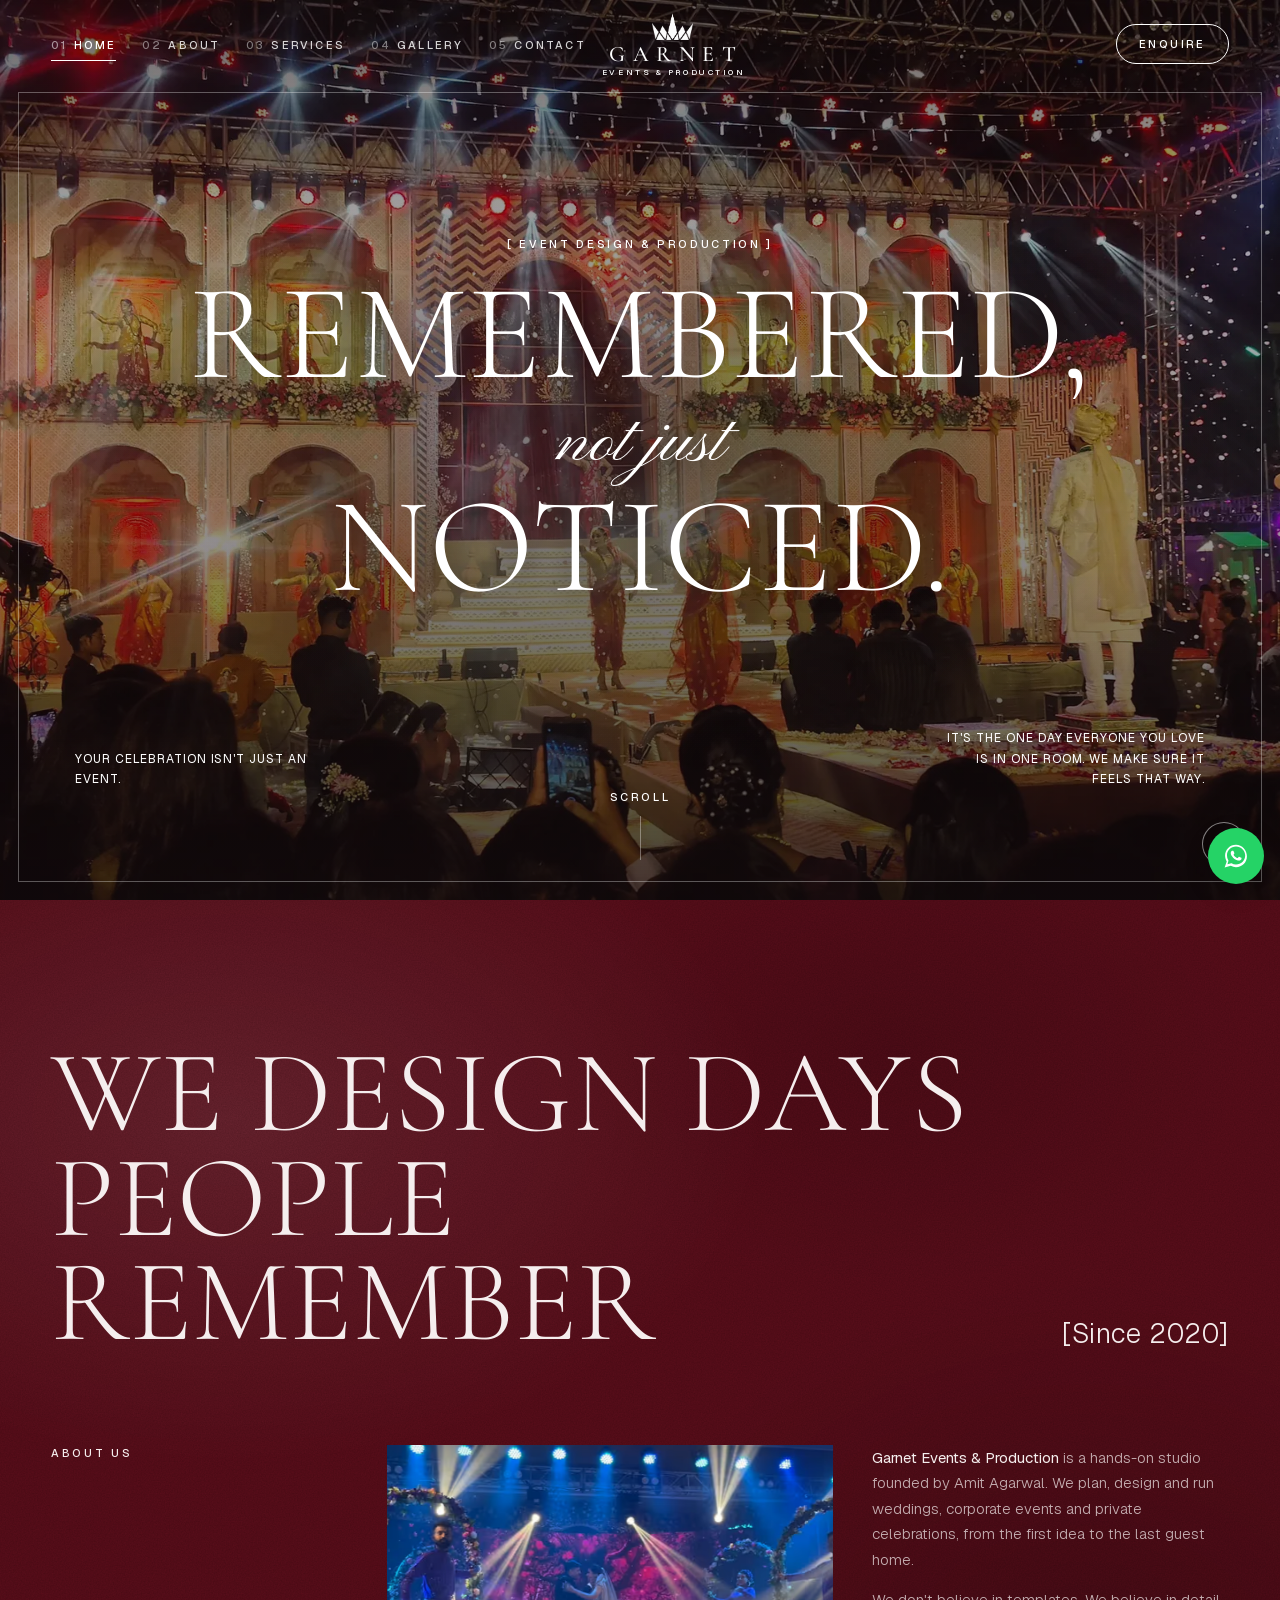
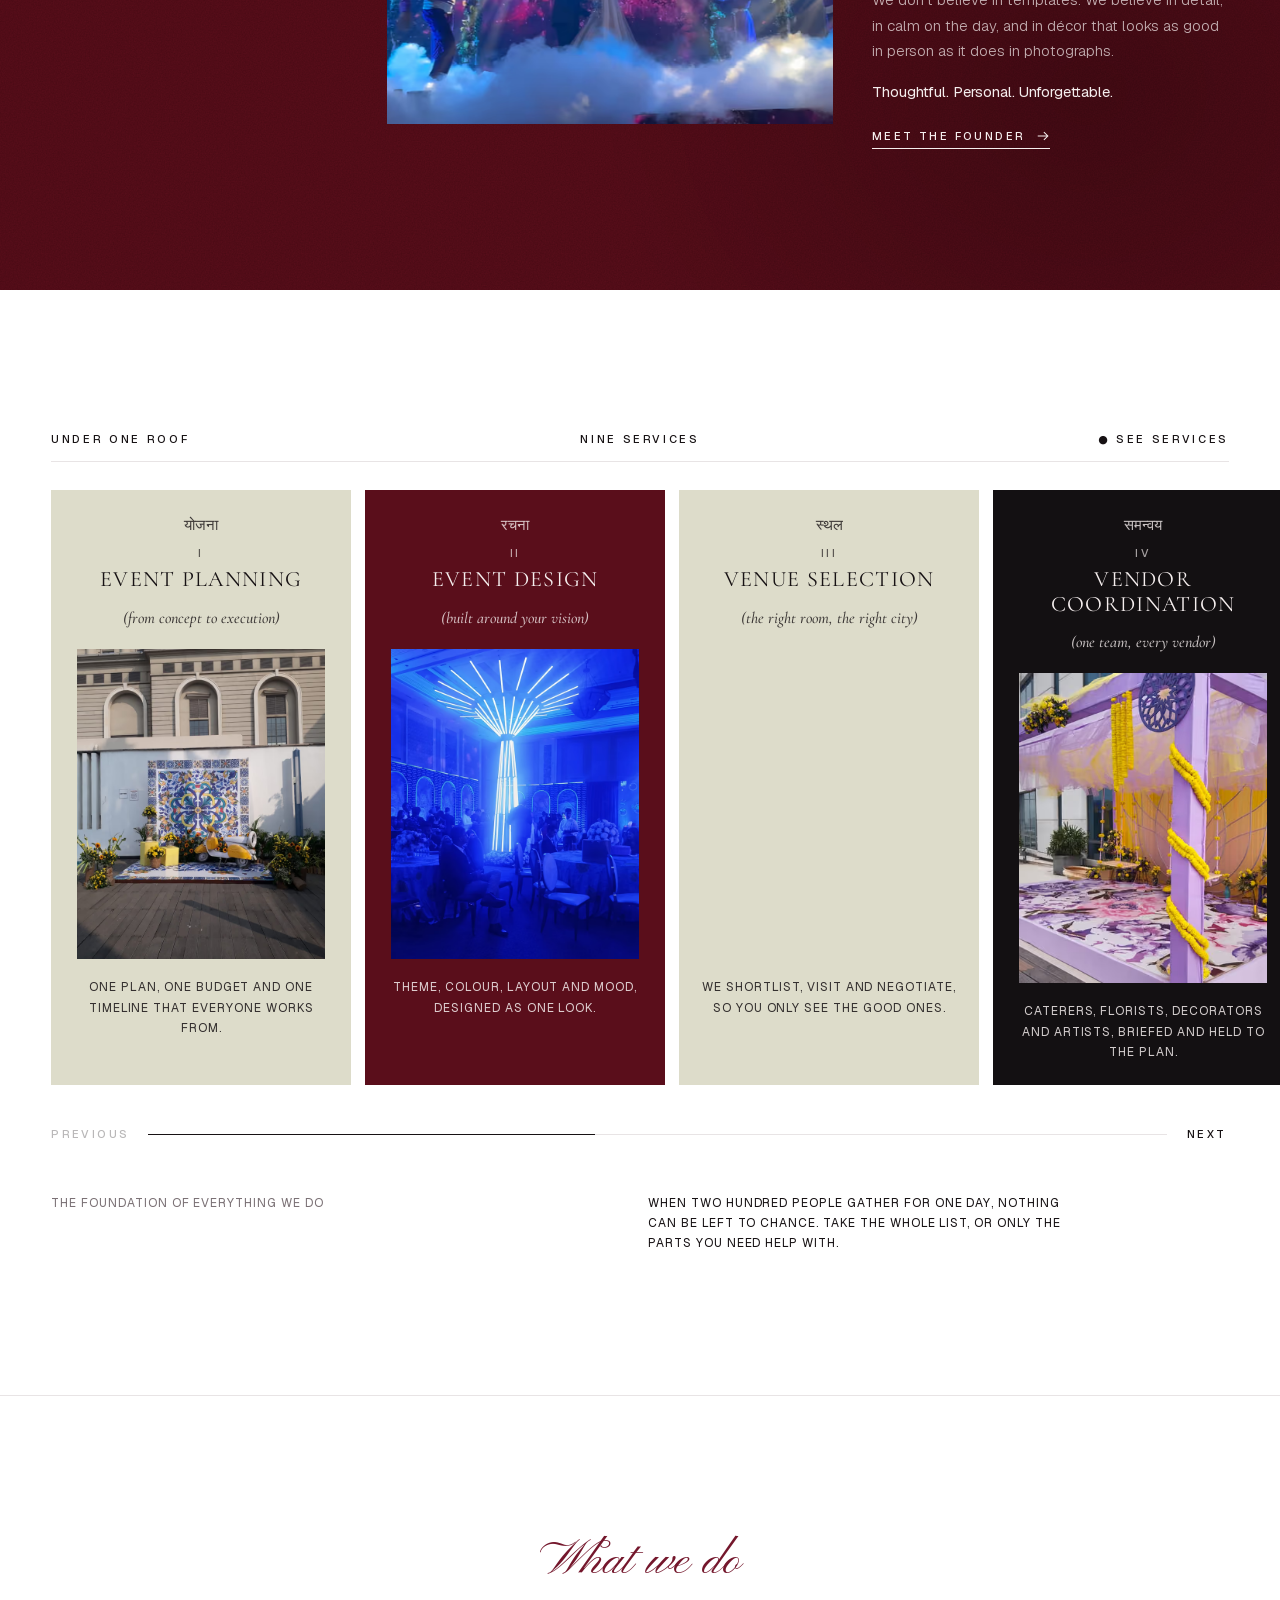
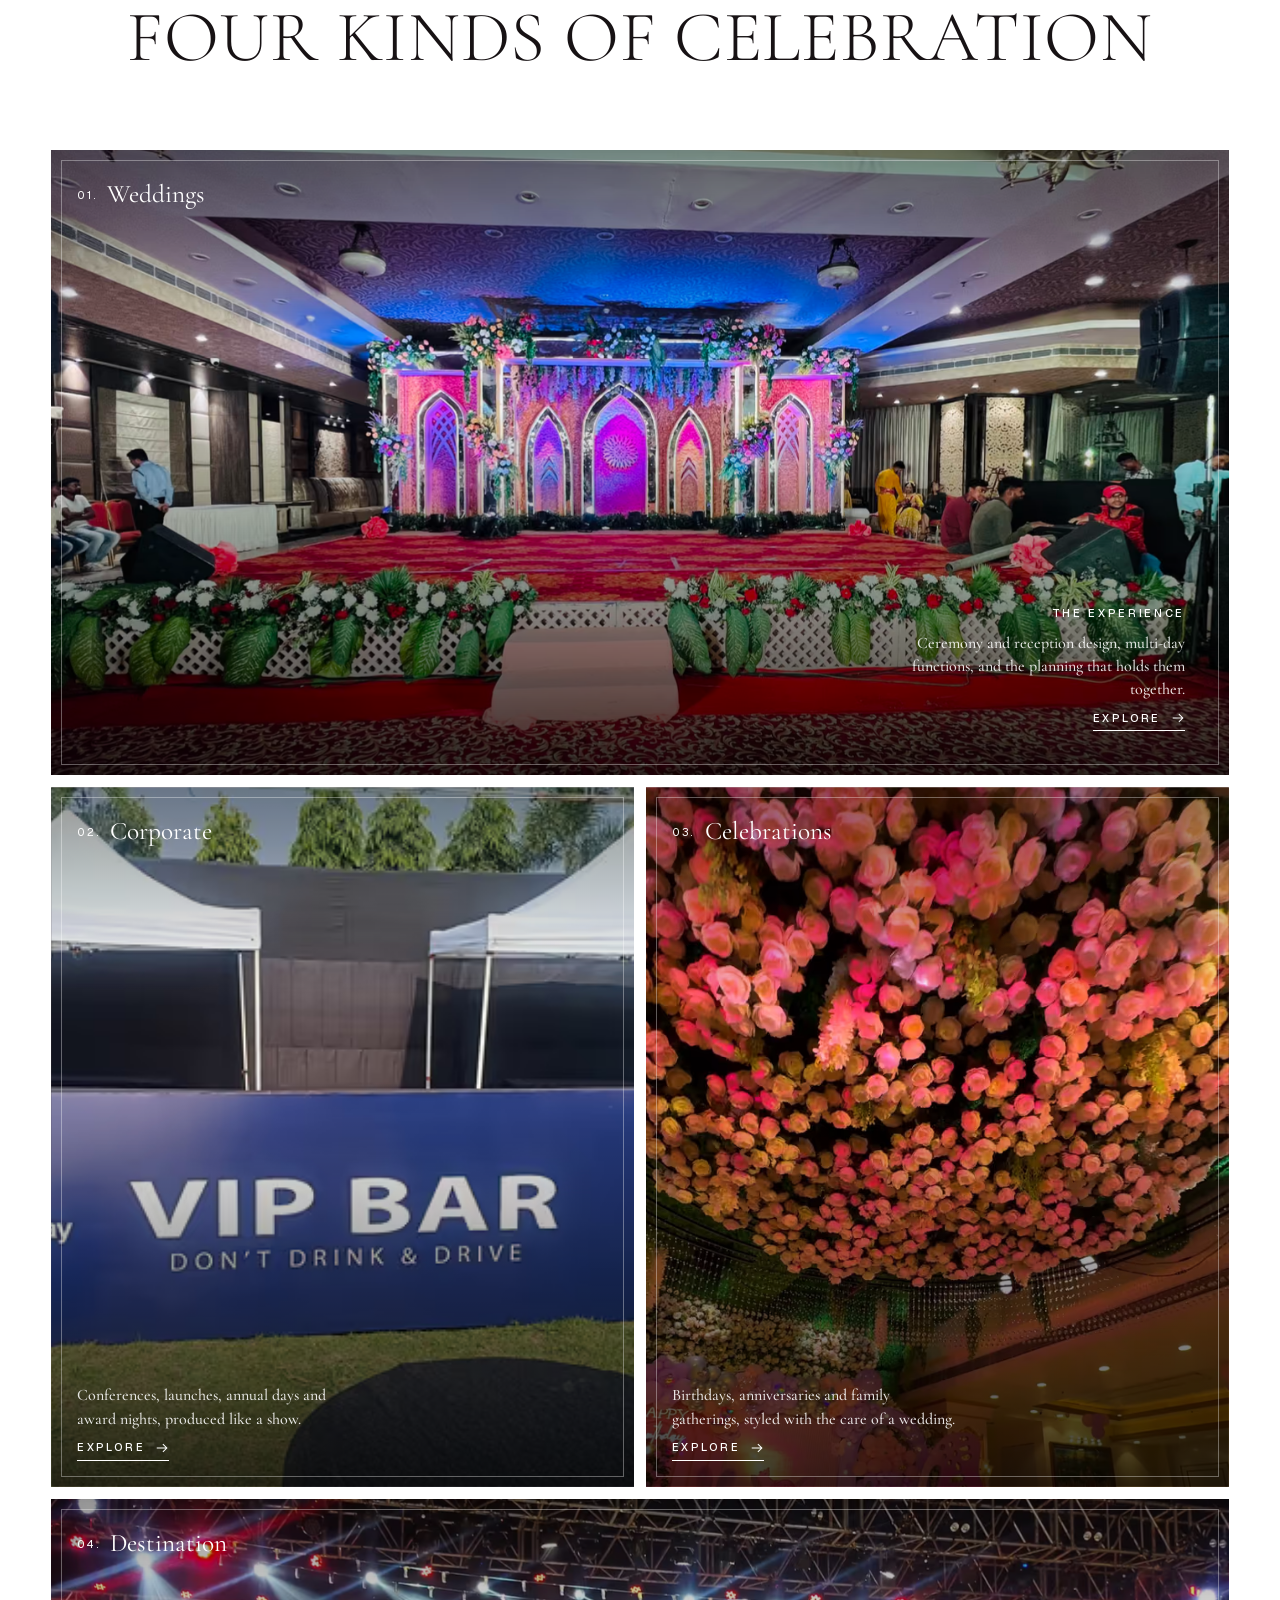
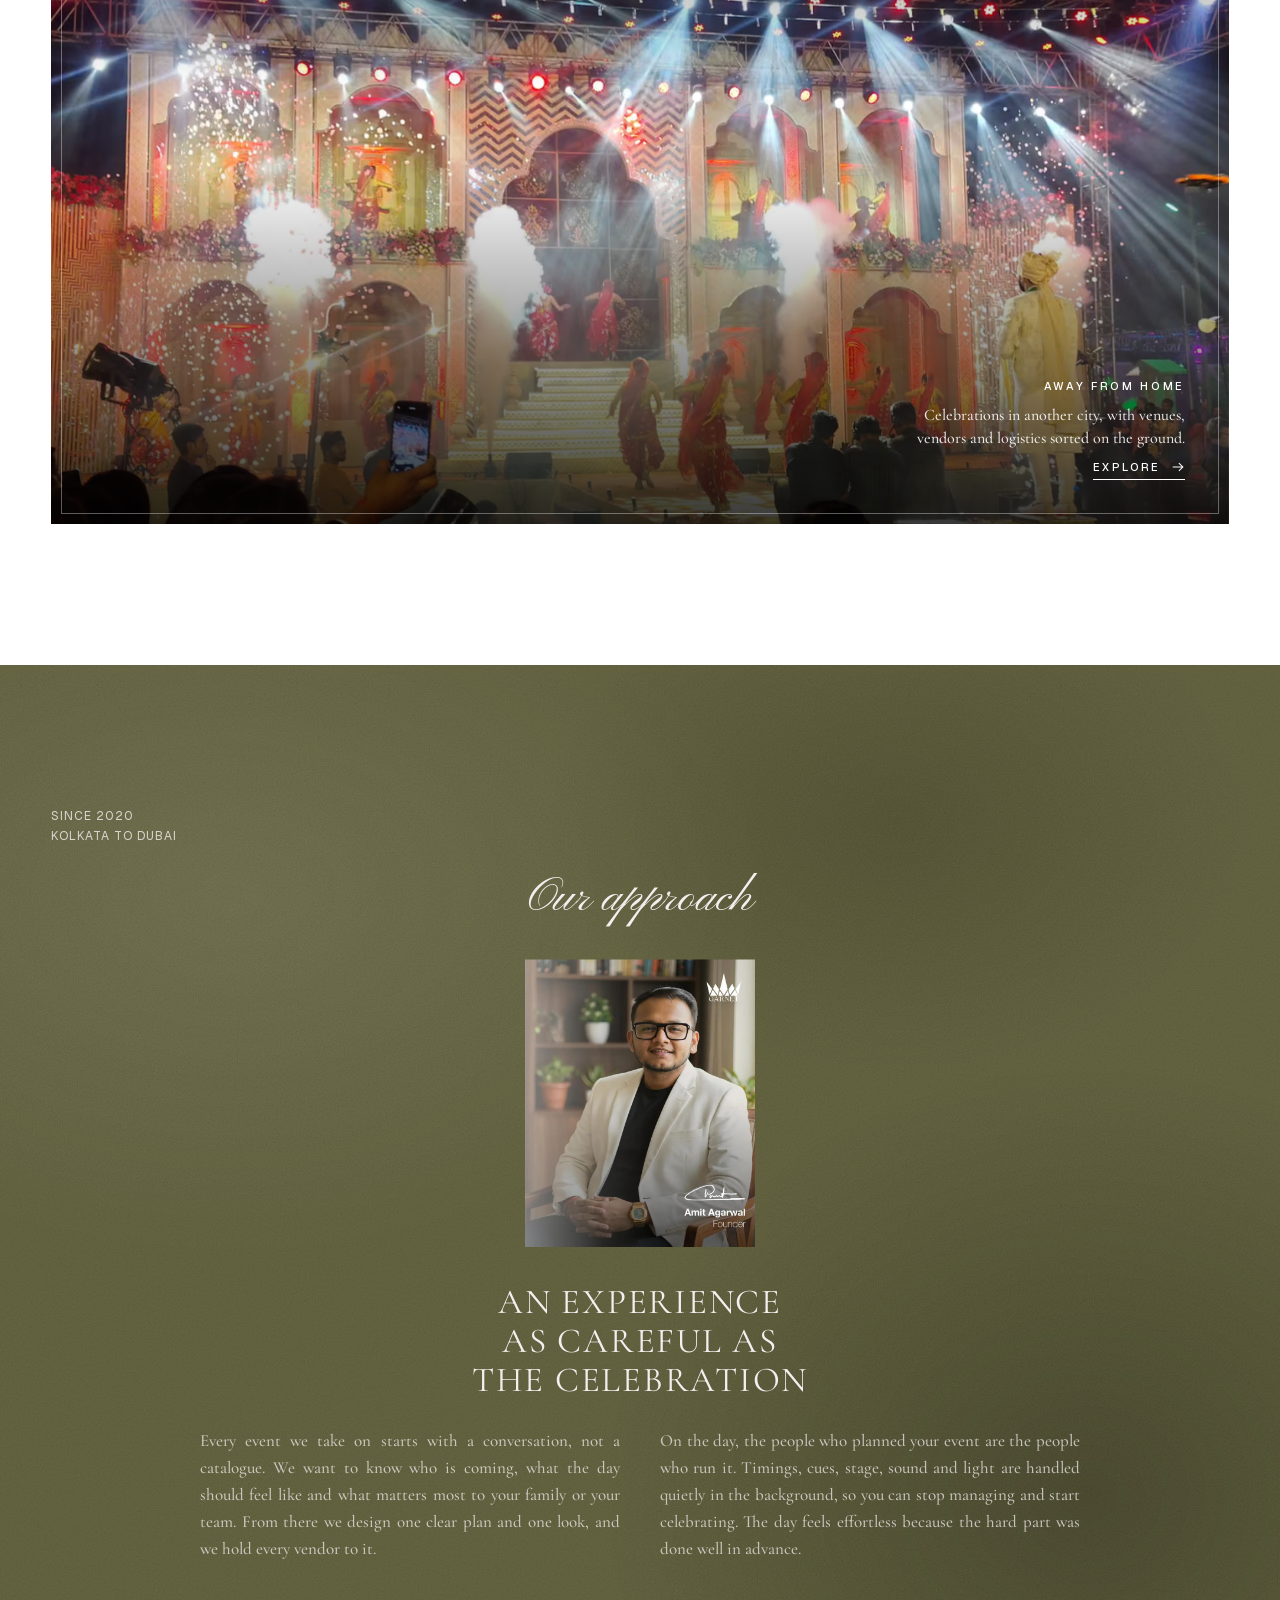
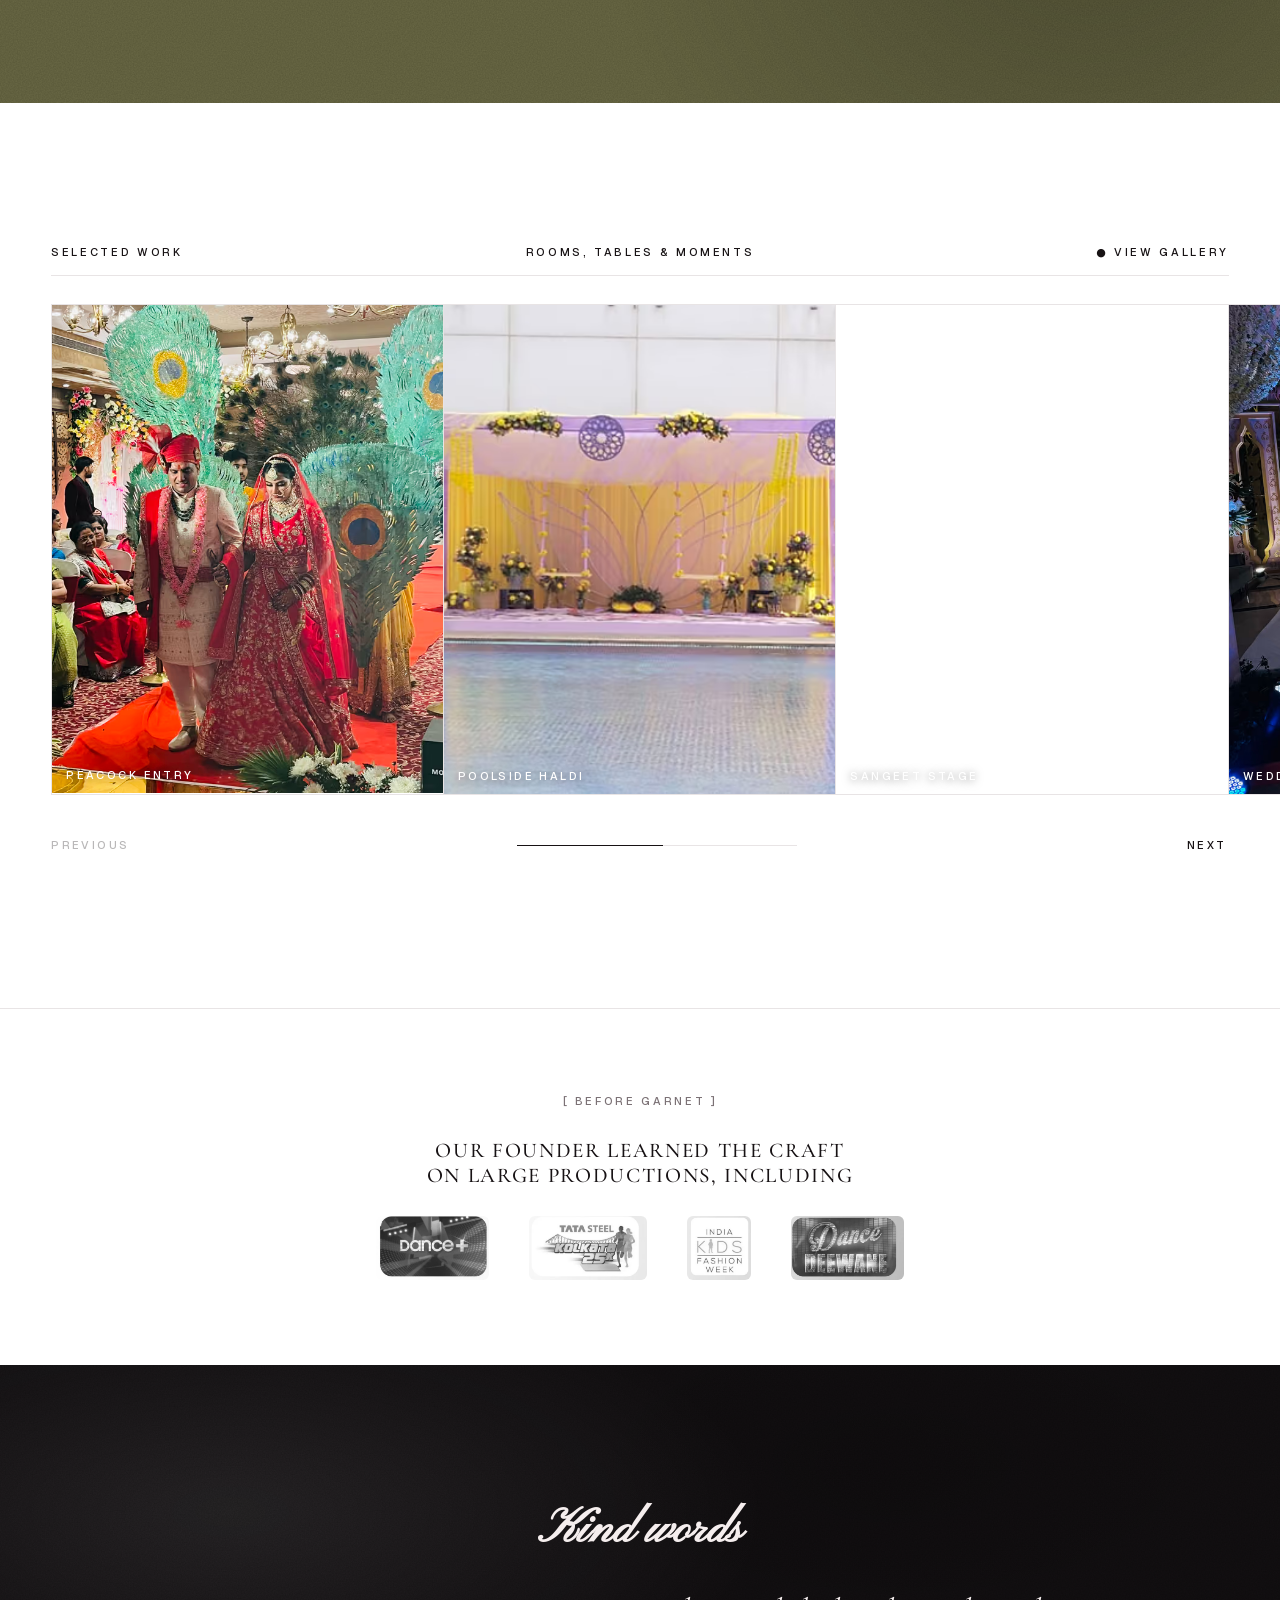
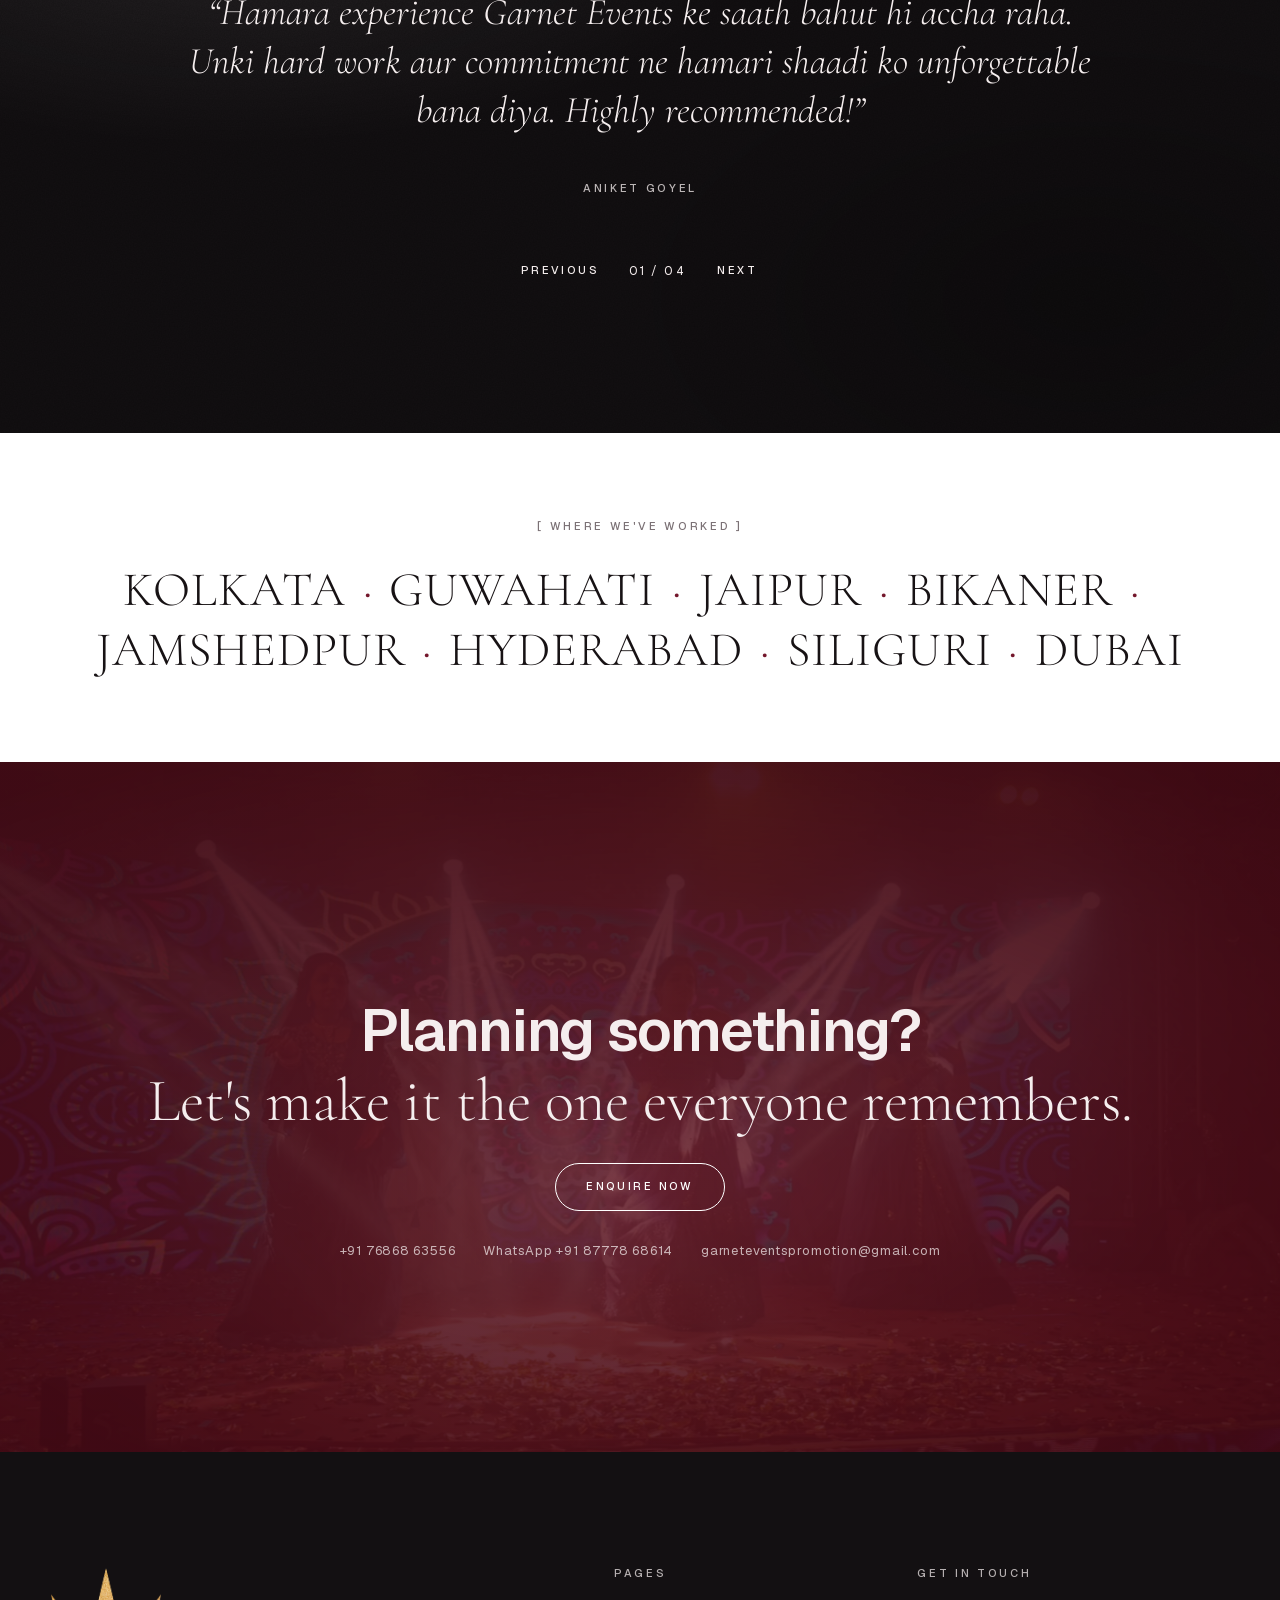
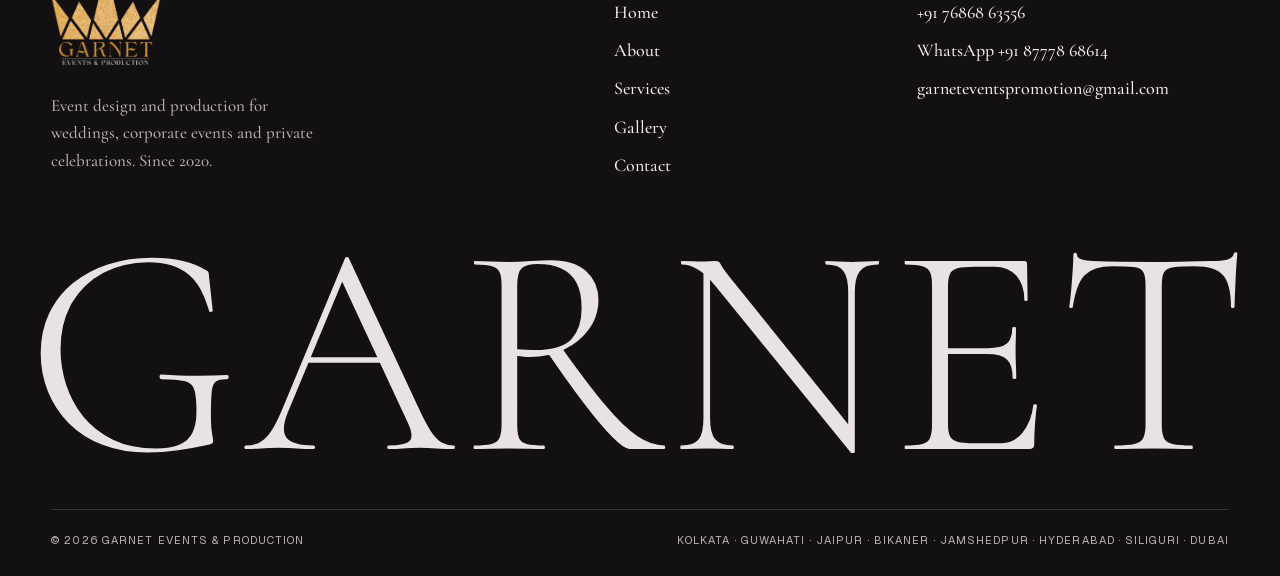
==== commit 4891d0f6: "Swap in Garnet's own event media and fix the layout on phones Media - Replace the AI placeholder pho" ====
--- a/index.html
+++ b/index.html
@@ -20,9 +20,9 @@
 <link rel="apple-touch-icon" href="assets/img/apple-touch-icon.png">
 <link rel="preload" href="assets/fonts/cormorant-latin.woff2" as="font" type="font/woff2" crossorigin>
 <link rel="preload" href="assets/fonts/geist-latin.woff2" as="font" type="font/woff2" crossorigin>
-<link rel="preload" as="image" href="assets/img/hero-home-poster-960.webp" media="(max-width: 899px)">
-<link rel="preload" as="image" href="assets/img/hero-home-poster-1920.webp" media="(min-width: 900px)">
-<link rel="stylesheet" href="assets/css/site.css?v=c868941fd6">
+<link rel="preload" as="image" href="assets/img/home-hero-sm.webp" media="(max-width: 899px) and (max-aspect-ratio: 1/1)">
+<link rel="preload" as="image" href="assets/img/home-hero-1920.webp" media="(min-width: 900px), (min-aspect-ratio: 1/1)">
+<link rel="stylesheet" href="assets/css/site.css?v=aadf9f00fd">
 <script type="application/ld+json">{"@context": "https://schema.org", "@type": "Organization", "name": "Garnet Events & Production", "url": "https://garnetevents.in/", "logo": "https://garnetevents.in/assets/img/logo-full-light.png", "image": "https://garnetevents.in/assets/img/og-image.jpg", "description": "Event design and production for weddings, corporate events and private celebrations.", "foundingDate": "2020", "founder": {"@type": "Person", "name": "Amit Agarwal"}, "telephone": "+917686863556", "email": "garneteventspromotion@gmail.com", "areaServed": [{"@type": "City", "name": "Kolkata"}, {"@type": "City", "name": "Guwahati"}, {"@type": "City", "name": "Jaipur"}, {"@type": "City", "name": "Bikaner"}, {"@type": "City", "name": "Jamshedpur"}, {"@type": "City", "name": "Hyderabad"}, {"@type": "City", "name": "Siliguri"}, {"@type": "City", "name": "Dubai"}], "contactPoint": [{"@type": "ContactPoint", "telephone": "+917686863556", "contactType": "customer service", "availableLanguage": ["English", "Hindi"]}]}</script>
 </head>
 <body>
@@ -73,10 +73,10 @@
 <section class="hero" aria-labelledby="page-title">
   <div class="hero__media">
     <video muted loop playsinline preload="none" aria-hidden="true"
-      poster="assets/img/hero-home-poster-960.webp"
-      data-poster-lg="assets/img/hero-home-poster-1920.webp"
-      data-src-sm="assets/videos/hero-home-sm.mp4"
-      data-src-lg="assets/videos/hero-home.mp4"></video>
+      poster="assets/img/home-hero-sm.webp"
+      data-poster-lg="assets/img/home-hero-1920.webp"
+      data-src-sm="assets/videos/home-hero-sm.mp4"
+      data-src-lg="assets/videos/home-hero.mp4"></video>
   </div>
   <div class="hero__frame" aria-hidden="true"></div>
   <button class="media-toggle" type="button" aria-pressed="false" aria-label="Pause background video"><svg class="icon-pause" viewBox="0 0 16 16" aria-hidden="true"><path d="M4 2h3v12H4zM9 2h3v12H9z" fill="currentColor"/></svg><svg class="icon-play" viewBox="0 0 16 16" aria-hidden="true"><path d="M4 2l10 6-10 6z" fill="currentColor"/></svg></button>
@@ -105,7 +105,7 @@
     </div>
     <div class="statement__row">
       <p class="eyebrow" data-reveal>About us</p>
-      <div class="statement__img" data-reveal="mask"><img src="assets/img/hero-gallery-poster-960.webp" srcset="assets/img/hero-gallery-poster-960.webp 960w, assets/img/hero-gallery-poster-1920.webp 1920w" sizes="(min-width: 900px) 40vw, 100vw" width="1920" height="1080" alt="Garnet rose petals by candlelight" loading="lazy" decoding="async" data-parallax></div>
+      <div class="statement__img" data-reveal="mask"><picture><source type="image/avif" srcset="assets/img/stage-haze-640.avif 640w, assets/img/stage-haze-1080.avif 1080w, assets/img/stage-haze-1600.avif 1600w" sizes="(min-width: 900px) 40vw, 100vw"><img src="assets/img/stage-haze-1080.webp" srcset="assets/img/stage-haze-640.webp 640w, assets/img/stage-haze-1080.webp 1080w, assets/img/stage-haze-1600.webp 1600w" sizes="(min-width: 900px) 40vw, 100vw" width="1600" height="900" alt="Moving-head beams and low fog across a wedding stage during a performance" loading="lazy" decoding="async" data-parallax></picture></div>
       <div class="statement__text" data-reveal style="--d:2">
         <p><strong>Garnet Events &amp; Production</strong> is a hands-on studio founded by Amit Agarwal. We plan, design and run weddings, corporate events and private celebrations, from the first idea to the last guest home.</p>
         <p>We don't believe in templates. We believe in detail, in calm on the day, and in décor that looks as good in person as it does in photographs.</p>
@@ -129,63 +129,63 @@
         <p class="svc-card__hi" lang="hi">योजना</p>
         <h3 class="svc-card__title"><span class="svc-card__num">I</span>Event planning</h3>
         <p class="svc-card__sub">(from concept to execution)</p>
-        <div class="svc-card__img"><img src="assets/img/gallery-04-800.webp" srcset="assets/img/gallery-04-800.webp 800w, assets/img/gallery-04-1400.webp 1400w" sizes="300px" width="1400" height="1810" alt="Place setting with gold charger and garnet napkin" loading="lazy" decoding="async"></div>
+        <div class="svc-card__img"><picture><source type="image/avif" srcset="assets/img/tile-backdrop-640.avif 640w, assets/img/tile-backdrop-1080.avif 1080w, assets/img/tile-backdrop-1200.avif 1200w" sizes="300px"><img src="assets/img/tile-backdrop-1080.webp" srcset="assets/img/tile-backdrop-640.webp 640w, assets/img/tile-backdrop-1080.webp 1080w, assets/img/tile-backdrop-1200.webp 1200w" sizes="300px" width="1200" height="1500" alt="Blue-tile photo backdrop with a yellow scooter and sunflowers, set up on a hotel rooftop" loading="lazy" decoding="async"></picture></div>
         <p class="tiny">One plan, one budget and one timeline that everyone works from.</p>
       </article>
       <article class="rail__item svc-card svc-card--garnet">
         <p class="svc-card__hi" lang="hi">रचना</p>
         <h3 class="svc-card__title"><span class="svc-card__num">II</span>Event design</h3>
         <p class="svc-card__sub">(built around your vision)</p>
-        <div class="svc-card__img"><img src="assets/img/gallery-03-800.webp" srcset="assets/img/gallery-03-800.webp 800w, assets/img/gallery-03-1400.webp 1400w" sizes="300px" width="1400" height="1810" alt="Velvet-draped wedding mandap with gold columns and floral urns" loading="lazy" decoding="async"></div>
+        <div class="svc-card__img"><picture><source type="image/avif" srcset="assets/img/blue-florals-640.avif 640w, assets/img/blue-florals-1080.avif 1080w, assets/img/blue-florals-1600.avif 1600w" sizes="300px"><img src="assets/img/blue-florals-1080.webp" srcset="assets/img/blue-florals-640.webp 640w, assets/img/blue-florals-1080.webp 1080w, assets/img/blue-florals-1600.webp 1600w" sizes="300px" width="1600" height="2000" alt="Ballroom ceiling hung with white flowers under blue light, around a glowing light-sculpture tree" loading="lazy" decoding="async"></picture></div>
         <p class="tiny">Theme, colour, layout and mood, designed as one look.</p>
       </article>
       <article class="rail__item svc-card svc-card--sage">
         <p class="svc-card__hi" lang="hi">स्थल</p>
         <h3 class="svc-card__title"><span class="svc-card__num">III</span>Venue selection</h3>
         <p class="svc-card__sub">(the right room, the right city)</p>
-        <div class="svc-card__img"><img src="assets/img/gallery-01-800.webp" srcset="assets/img/gallery-01-800.webp 800w, assets/img/gallery-01-1400.webp 1400w" sizes="300px" width="1400" height="1810" alt="Ballroom wedding reception with tall floral centrepieces" loading="lazy" decoding="async"></div>
+        <div class="svc-card__img"><picture><source type="image/avif" srcset="assets/img/palace-stage-640.avif 640w, assets/img/palace-stage-1080.avif 1080w, assets/img/palace-stage-1600.avif 1600w, assets/img/palace-stage-2400.avif 2400w" sizes="300px"><img src="assets/img/palace-stage-1080.webp" srcset="assets/img/palace-stage-640.webp 640w, assets/img/palace-stage-1080.webp 1080w, assets/img/palace-stage-1600.webp 1600w, assets/img/palace-stage-2400.webp 2400w" sizes="300px" width="2400" height="1350" alt="Palace-facade stage built on an open lawn and lit for an evening wedding" loading="lazy" decoding="async"></picture></div>
         <p class="tiny">We shortlist, visit and negotiate, so you only see the good ones.</p>
       </article>
       <article class="rail__item svc-card svc-card--black">
         <p class="svc-card__hi" lang="hi">समन्वय</p>
         <h3 class="svc-card__title"><span class="svc-card__num">IV</span>Vendor coordination</h3>
         <p class="svc-card__sub">(one team, every vendor)</p>
-        <div class="svc-card__img"><img src="assets/img/gallery-07-800.webp" srcset="assets/img/gallery-07-800.webp 800w, assets/img/gallery-07-1400.webp 1400w" sizes="300px" width="1400" height="1810" alt="Tiered garnet cake on a styled dessert table" loading="lazy" decoding="async"></div>
+        <div class="svc-card__img"><picture><source type="image/avif" srcset="assets/img/haldi-canopy-640.avif 640w, assets/img/haldi-canopy-1080.avif 1080w, assets/img/haldi-canopy-1280.avif 1280w" sizes="300px"><img src="assets/img/haldi-canopy-1080.webp" srcset="assets/img/haldi-canopy-640.webp 640w, assets/img/haldi-canopy-1080.webp 1080w, assets/img/haldi-canopy-1280.webp 1280w" sizes="300px" width="1280" height="853" alt="Lilac and marigold haldi canopy with swings and potted flowers on a rooftop deck" loading="lazy" decoding="async"></picture></div>
         <p class="tiny">Caterers, florists, decorators and artists, briefed and held to the plan.</p>
       </article>
       <article class="rail__item svc-card svc-card--sage">
         <p class="svc-card__hi" lang="hi">सज्जा</p>
         <h3 class="svc-card__title"><span class="svc-card__num">V</span>Décor & styling</h3>
         <p class="svc-card__sub">(the atmosphere)</p>
-        <div class="svc-card__img"><img src="assets/img/gallery-02-800.webp" srcset="assets/img/gallery-02-800.webp 800w, assets/img/gallery-02-1400.webp 1400w" sizes="300px" width="1400" height="1810" alt="Garnet rose beside gold filigree candle holders" loading="lazy" decoding="async"></div>
+        <div class="svc-card__img"><picture><source type="image/avif" srcset="assets/img/birthday-florals-640.avif 640w, assets/img/birthday-florals-1080.avif 1080w, assets/img/birthday-florals-1600.avif 1600w" sizes="300px"><img src="assets/img/birthday-florals-1080.webp" srcset="assets/img/birthday-florals-640.webp 640w, assets/img/birthday-florals-1080.webp 1080w, assets/img/birthday-florals-1600.webp 1600w" sizes="300px" width="1600" height="2000" alt="Ceiling of pink and peach roses above a children&#x27;s birthday set" loading="lazy" decoding="async"></picture></div>
         <p class="tiny">Flowers, fabric, light and tablescapes that look as good in person as in photographs.</p>
       </article>
       <article class="rail__item svc-card svc-card--garnet">
         <p class="svc-card__hi" lang="hi">संचालन</p>
         <h3 class="svc-card__title"><span class="svc-card__num">VI</span>On-site management</h3>
         <p class="svc-card__sub">(so the day runs to plan)</p>
-        <div class="svc-card__img"><img src="assets/img/gallery-06-800.webp" srcset="assets/img/gallery-06-800.webp 800w, assets/img/gallery-06-1400.webp 1400w" sizes="300px" width="1400" height="1810" alt="Outdoor marquee dinner lit by lanterns and string lights" loading="lazy" decoding="async"></div>
+        <div class="svc-card__img"><picture><source type="image/avif" srcset="assets/img/box-office-640.avif 640w, assets/img/box-office-1080.avif 1080w, assets/img/box-office-1600.avif 1600w" sizes="300px"><img src="assets/img/box-office-1080.webp" srcset="assets/img/box-office-640.webp 640w, assets/img/box-office-1080.webp 1080w, assets/img/box-office-1600.webp 1600w" sizes="300px" width="1600" height="900" alt="Box office and guest-list counters at the entrance of an outdoor brand event" loading="lazy" decoding="async"></picture></div>
         <p class="tiny">Our team runs the floor, the timings and the surprises.</p>
       </article>
       <article class="rail__item svc-card svc-card--sage">
         <p class="svc-card__hi" lang="hi">व्यवस्था</p>
         <h3 class="svc-card__title"><span class="svc-card__num">VII</span>Logistics</h3>
         <p class="svc-card__sub">(the unglamorous part, done well)</p>
-        <div class="svc-card__img"><img src="assets/img/service-destination-800.webp" srcset="assets/img/service-destination-800.webp 800w, assets/img/service-destination-1400.webp 1400w" sizes="300px" width="1400" height="1048" alt="Marquee reception at sunset with chandeliers and draped velvet" loading="lazy" decoding="async"></div>
+        <div class="svc-card__img"><picture><source type="image/avif" srcset="assets/img/brand-gate-640.avif 640w, assets/img/brand-gate-1080.avif 1080w, assets/img/brand-gate-1600.avif 1600w" sizes="300px"><img src="assets/img/brand-gate-1080.webp" srcset="assets/img/brand-gate-640.webp 640w, assets/img/brand-gate-1080.webp 1080w, assets/img/brand-gate-1600.webp 1600w" sizes="300px" width="1600" height="900" alt="Branded entry arch with queue barriers leading into an outdoor event ground" loading="lazy" decoding="async"></picture></div>
         <p class="tiny">Guest movement, transport, schedules and contingencies.</p>
       </article>
       <article class="rail__item svc-card svc-card--black">
         <p class="svc-card__hi" lang="hi">ध्वनि · प्रकाश</p>
         <h3 class="svc-card__title"><span class="svc-card__num">VIII</span>Sound & light</h3>
         <p class="svc-card__sub">(audio-visual production)</p>
-        <div class="svc-card__img"><img src="assets/img/gallery-05-800.webp" srcset="assets/img/gallery-05-800.webp 800w, assets/img/gallery-05-1400.webp 1400w" sizes="300px" width="1400" height="1810" alt="Corporate gala stage with a red backdrop and gold-lit runway" loading="lazy" decoding="async"></div>
+        <div class="svc-card__img"><picture><source type="image/avif" srcset="assets/img/stage-haze-640.avif 640w, assets/img/stage-haze-1080.avif 1080w, assets/img/stage-haze-1600.avif 1600w" sizes="300px"><img src="assets/img/stage-haze-1080.webp" srcset="assets/img/stage-haze-640.webp 640w, assets/img/stage-haze-1080.webp 1080w, assets/img/stage-haze-1600.webp 1600w" sizes="300px" width="1600" height="900" alt="Moving-head beams and low fog across a wedding stage during a performance" loading="lazy" decoding="async"></picture></div>
         <p class="tiny">Stage, sound, lighting and screens for performances and presentations.</p>
       </article>
       <article class="rail__item svc-card svc-card--sage">
         <p class="svc-card__hi" lang="hi">मनोरंजन</p>
         <h3 class="svc-card__title"><span class="svc-card__num">IX</span>Entertainment</h3>
         <p class="svc-card__sub">(artists and performers)</p>
-        <div class="svc-card__img"><img src="assets/img/gallery-08-800.webp" srcset="assets/img/gallery-08-800.webp 800w, assets/img/gallery-08-1400.webp 1400w" sizes="300px" width="1400" height="1810" alt="Guests dancing under falling gold confetti" loading="lazy" decoding="async"></div>
+        <div class="svc-card__img"><picture><source type="image/avif" srcset="assets/img/krishna-leela-640.avif 640w, assets/img/krishna-leela-1080.avif 1080w, assets/img/krishna-leela-1600.avif 1600w" sizes="300px"><img src="assets/img/krishna-leela-1080.webp" srcset="assets/img/krishna-leela-640.webp 640w, assets/img/krishna-leela-1080.webp 1080w, assets/img/krishna-leela-1600.webp 1600w" sizes="300px" width="1600" height="2000" alt="Performers dressed as Radha and Krishna in front of a floral stage" loading="lazy" decoding="async"></picture></div>
         <p class="tiny">Singers, DJs, dancers and anchors, booked and cued.</p>
       </article>
       </div>
@@ -210,22 +210,22 @@
     </div>
     <div class="tiles">
       <a class="tile tile--wide" href="services.html#weddings" data-reveal="mask" style="--d:1">
-        <img src="assets/img/gallery-03-800.webp" srcset="assets/img/gallery-03-800.webp 800w, assets/img/gallery-03-1400.webp 1400w" sizes="100vw" width="1400" height="1810" alt="Velvet-draped wedding mandap with gold columns and floral urns" loading="lazy" decoding="async" data-parallax>
+        <picture><source type="image/avif" srcset="assets/img/wedding-stage-640.avif 640w, assets/img/wedding-stage-1080.avif 1080w, assets/img/wedding-stage-1600.avif 1600w, assets/img/wedding-stage-2400.avif 2400w" sizes="100vw"><img src="assets/img/wedding-stage-1080.webp" srcset="assets/img/wedding-stage-640.webp 640w, assets/img/wedding-stage-1080.webp 1080w, assets/img/wedding-stage-1600.webp 1600w, assets/img/wedding-stage-2400.webp 2400w" sizes="100vw" width="2400" height="1350" alt="Wedding stage framed by florals and an LED backdrop, with a rose-petal aisle in front" loading="lazy" decoding="async" data-parallax></picture>
         <span class="tile__label"><span>01.</span>Weddings</span>
         <span class="tile__body"><span class="eyebrow">The experience</span><p>Ceremony and reception design, multi-day functions, and the planning that holds them together.</p><span class="link-line">Explore <svg viewBox="0 0 16 16" fill="none" aria-hidden="true"><path d="M2 8h11M9 3.5 13.5 8 9 12.5" stroke="currentColor" stroke-width="1.2"/></svg></span></span>
       </a>
       <a class="tile" href="services.html#corporate" data-reveal="mask" style="--d:0">
-        <img src="assets/img/gallery-05-800.webp" srcset="assets/img/gallery-05-800.webp 800w, assets/img/gallery-05-1400.webp 1400w" sizes="(min-width: 900px) 50vw, 100vw" width="1400" height="1810" alt="Corporate gala stage with a red backdrop and gold-lit runway" loading="lazy" decoding="async">
+        <picture><source type="image/avif" srcset="assets/img/vip-bar-640.avif 640w, assets/img/vip-bar-1080.avif 1080w, assets/img/vip-bar-1600.avif 1600w" sizes="(min-width: 900px) 50vw, 100vw"><img src="assets/img/vip-bar-1080.webp" srcset="assets/img/vip-bar-640.webp 640w, assets/img/vip-bar-1080.webp 1080w, assets/img/vip-bar-1600.webp 1600w" sizes="(min-width: 900px) 50vw, 100vw" width="1600" height="900" alt="VIP bar tents and a sponsor-branded counter at an outdoor brand event" loading="lazy" decoding="async"></picture>
         <span class="tile__label"><span>02.</span>Corporate</span>
         <span class="tile__body"><p>Conferences, launches, annual days and award nights, produced like a show.</p><span class="link-line">Explore <svg viewBox="0 0 16 16" fill="none" aria-hidden="true"><path d="M2 8h11M9 3.5 13.5 8 9 12.5" stroke="currentColor" stroke-width="1.2"/></svg></span></span>
       </a>
       <a class="tile" href="services.html#social" data-reveal="mask" style="--d:1">
-        <img src="assets/img/service-social-800.webp" srcset="assets/img/service-social-800.webp 800w, assets/img/service-social-1400.webp 1400w" sizes="(min-width: 900px) 50vw, 100vw" width="1400" height="1048" alt="Birthday table styled with garnet and gold balloons, roses and candles" loading="lazy" decoding="async">
+        <picture><source type="image/avif" srcset="assets/img/birthday-florals-640.avif 640w, assets/img/birthday-florals-1080.avif 1080w, assets/img/birthday-florals-1600.avif 1600w" sizes="(min-width: 900px) 50vw, 100vw"><img src="assets/img/birthday-florals-1080.webp" srcset="assets/img/birthday-florals-640.webp 640w, assets/img/birthday-florals-1080.webp 1080w, assets/img/birthday-florals-1600.webp 1600w" sizes="(min-width: 900px) 50vw, 100vw" width="1600" height="2000" alt="Ceiling of pink and peach roses above a children&#x27;s birthday set" loading="lazy" decoding="async"></picture>
         <span class="tile__label"><span>03.</span>Celebrations</span>
         <span class="tile__body"><p>Birthdays, anniversaries and family gatherings, styled with the care of a wedding.</p><span class="link-line">Explore <svg viewBox="0 0 16 16" fill="none" aria-hidden="true"><path d="M2 8h11M9 3.5 13.5 8 9 12.5" stroke="currentColor" stroke-width="1.2"/></svg></span></span>
       </a>
       <a class="tile tile--wide" href="services.html#destination" data-reveal="mask" style="--d:0">
-        <img src="assets/img/service-destination-800.webp" srcset="assets/img/service-destination-800.webp 800w, assets/img/service-destination-1400.webp 1400w" sizes="100vw" width="1400" height="1048" alt="Marquee reception at sunset with chandeliers and draped velvet" loading="lazy" decoding="async" data-parallax>
+        <picture><source type="image/avif" srcset="assets/img/palace-stage-640.avif 640w, assets/img/palace-stage-1080.avif 1080w, assets/img/palace-stage-1600.avif 1600w, assets/img/palace-stage-2400.avif 2400w" sizes="100vw"><img src="assets/img/palace-stage-1080.webp" srcset="assets/img/palace-stage-640.webp 640w, assets/img/palace-stage-1080.webp 1080w, assets/img/palace-stage-1600.webp 1600w, assets/img/palace-stage-2400.webp 2400w" sizes="100vw" width="2400" height="1350" alt="Palace-facade stage built on an open lawn and lit for an evening wedding" loading="lazy" decoding="async" data-parallax></picture>
         <span class="tile__label"><span>04.</span>Destination</span>
         <span class="tile__body"><span class="eyebrow">Away from home</span><p>Celebrations in another city, with venues, vendors and logistics sorted on the ground.</p><span class="link-line">Explore <svg viewBox="0 0 16 16" fill="none" aria-hidden="true"><path d="M2 8h11M9 3.5 13.5 8 9 12.5" stroke="currentColor" stroke-width="1.2"/></svg></span></span>
       </a>
@@ -237,7 +237,7 @@
   <div class="wrap approach">
     <p class="approach__meta tiny">Since 2020<br>Kolkata to Dubai</p>
     <p class="script-head" data-reveal>Our approach</p>
-    <div class="approach__img" data-reveal="mask"><img src="assets/img/founder-amit-800.webp" srcset="assets/img/founder-amit-800.webp 800w, assets/img/founder-amit-987.webp 987w" sizes="230px" width="987" height="1200" alt="Amit Agarwal, founder of Garnet Events &amp; Production" loading="lazy" decoding="async"></div>
+    <div class="approach__img" data-reveal="mask"><img src="assets/img/founder-amit-987.webp" srcset="assets/img/founder-amit-800.webp 800w, assets/img/founder-amit-987.webp 987w" sizes="230px" width="987" height="1200" alt="Amit Agarwal, founder of Garnet Events &amp; Production" loading="lazy" decoding="async"></div>
     <h2 id="approach-title" class="caps-m" data-reveal style="max-width:24ch">An experience as careful as the celebration</h2>
     <div class="approach__cols" data-reveal style="--d:1">
       <p>Every event we take on starts with a conversation, not a catalogue. We want to know who is coming, what the day should feel like and what matters most to your family or your team. From there we design one clear plan and one look, and we hold every vendor to it.</p>
@@ -255,12 +255,12 @@
     </div>
     <div class="rail" data-rail>
       <div class="rail__track" tabindex="0" role="region" aria-label="Selected work, scroll sideways">
-        <div class="rail__item"><figure><img src="assets/img/gallery-01-800.webp" srcset="assets/img/gallery-01-800.webp 800w, assets/img/gallery-01-1400.webp 1400w" sizes="(min-width: 1100px) 33vw, (min-width: 700px) 46vw, 82vw" width="1400" height="1810" alt="Ballroom wedding reception with tall floral centrepieces" loading="lazy" decoding="async"><figcaption>Reception, ballroom</figcaption></figure></div>
-        <div class="rail__item"><figure><img src="assets/img/gallery-08-800.webp" srcset="assets/img/gallery-08-800.webp 800w, assets/img/gallery-08-1400.webp 1400w" sizes="(min-width: 1100px) 33vw, (min-width: 700px) 46vw, 82vw" width="1400" height="1810" alt="Guests dancing under falling gold confetti" loading="lazy" decoding="async"><figcaption>Gala night</figcaption></figure></div>
-        <div class="rail__item"><figure><img src="assets/img/gallery-07-800.webp" srcset="assets/img/gallery-07-800.webp 800w, assets/img/gallery-07-1400.webp 1400w" sizes="(min-width: 1100px) 33vw, (min-width: 700px) 46vw, 82vw" width="1400" height="1810" alt="Tiered garnet cake on a styled dessert table" loading="lazy" decoding="async"><figcaption>Dessert table</figcaption></figure></div>
-        <div class="rail__item"><figure><img src="assets/img/gallery-02-800.webp" srcset="assets/img/gallery-02-800.webp 800w, assets/img/gallery-02-1400.webp 1400w" sizes="(min-width: 1100px) 33vw, (min-width: 700px) 46vw, 82vw" width="1400" height="1810" alt="Garnet rose beside gold filigree candle holders" loading="lazy" decoding="async"><figcaption>Table details</figcaption></figure></div>
-        <div class="rail__item"><figure><img src="assets/img/gallery-06-800.webp" srcset="assets/img/gallery-06-800.webp 800w, assets/img/gallery-06-1400.webp 1400w" sizes="(min-width: 1100px) 33vw, (min-width: 700px) 46vw, 82vw" width="1400" height="1810" alt="Outdoor marquee dinner lit by lanterns and string lights" loading="lazy" decoding="async"><figcaption>Marquee dinner</figcaption></figure></div>
-        <div class="rail__item"><figure><img src="assets/img/gallery-04-800.webp" srcset="assets/img/gallery-04-800.webp 800w, assets/img/gallery-04-1400.webp 1400w" sizes="(min-width: 1100px) 33vw, (min-width: 700px) 46vw, 82vw" width="1400" height="1810" alt="Place setting with gold charger and garnet napkin" loading="lazy" decoding="async"><figcaption>Place setting</figcaption></figure></div>
+        <div class="rail__item"><figure><picture><source type="image/avif" srcset="assets/img/peacock-entry-640.avif 640w, assets/img/peacock-entry-1080.avif 1080w, assets/img/peacock-entry-1600.avif 1600w" sizes="(min-width: 1100px) 33vw, (min-width: 700px) 46vw, 82vw"><img src="assets/img/peacock-entry-1080.webp" srcset="assets/img/peacock-entry-640.webp 640w, assets/img/peacock-entry-1080.webp 1080w, assets/img/peacock-entry-1600.webp 1600w" sizes="(min-width: 1100px) 33vw, (min-width: 700px) 46vw, 82vw" width="1600" height="2000" alt="Bride and groom entering past giant peacock-feather installations" loading="lazy" decoding="async"></picture><figcaption>Peacock entry</figcaption></figure></div>
+        <div class="rail__item"><figure><picture><source type="image/avif" srcset="assets/img/poolside-haldi-640.avif 640w, assets/img/poolside-haldi-1080.avif 1080w, assets/img/poolside-haldi-1280.avif 1280w" sizes="(min-width: 1100px) 33vw, (min-width: 700px) 46vw, 82vw"><img src="assets/img/poolside-haldi-1080.webp" srcset="assets/img/poolside-haldi-640.webp 640w, assets/img/poolside-haldi-1080.webp 1080w, assets/img/poolside-haldi-1280.webp 1280w" sizes="(min-width: 1100px) 33vw, (min-width: 700px) 46vw, 82vw" width="1280" height="853" alt="Haldi stage in lilac and marigold beside a rooftop pool" loading="lazy" decoding="async"></picture><figcaption>Poolside haldi</figcaption></figure></div>
+        <div class="rail__item"><figure><picture><source type="image/avif" srcset="assets/img/led-stage-640.avif 640w, assets/img/led-stage-1080.avif 1080w, assets/img/led-stage-1600.avif 1600w, assets/img/led-stage-2400.avif 2400w" sizes="(min-width: 1100px) 33vw, (min-width: 700px) 46vw, 82vw"><img src="assets/img/led-stage-1080.webp" srcset="assets/img/led-stage-640.webp 640w, assets/img/led-stage-1080.webp 1080w, assets/img/led-stage-1600.webp 1600w, assets/img/led-stage-2400.webp 2400w" sizes="(min-width: 1100px) 33vw, (min-width: 700px) 46vw, 82vw" width="2400" height="1350" alt="Sangeet performance on a stage wrapped in LED mandala screens" loading="lazy" decoding="async"></picture><figcaption>Sangeet stage</figcaption></figure></div>
+        <div class="rail__item"><figure><picture><source type="image/avif" srcset="assets/img/wedding-stage-tall-640.avif 640w, assets/img/wedding-stage-tall-1080.avif 1080w, assets/img/wedding-stage-tall-1600.avif 1600w" sizes="(min-width: 1100px) 33vw, (min-width: 700px) 46vw, 82vw"><img src="assets/img/wedding-stage-tall-1080.webp" srcset="assets/img/wedding-stage-tall-640.webp 640w, assets/img/wedding-stage-tall-1080.webp 1080w, assets/img/wedding-stage-tall-1600.webp 1600w" sizes="(min-width: 1100px) 33vw, (min-width: 700px) 46vw, 82vw" width="1600" height="2000" alt="Wedding stage under a floral chandelier, with mirrored panels and a white aisle" loading="lazy" decoding="async"></picture><figcaption>Wedding stage</figcaption></figure></div>
+        <div class="rail__item"><figure><picture><source type="image/avif" srcset="assets/img/haldi-canopy-640.avif 640w, assets/img/haldi-canopy-1080.avif 1080w, assets/img/haldi-canopy-1280.avif 1280w" sizes="(min-width: 1100px) 33vw, (min-width: 700px) 46vw, 82vw"><img src="assets/img/haldi-canopy-1080.webp" srcset="assets/img/haldi-canopy-640.webp 640w, assets/img/haldi-canopy-1080.webp 1080w, assets/img/haldi-canopy-1280.webp 1280w" sizes="(min-width: 1100px) 33vw, (min-width: 700px) 46vw, 82vw" width="1280" height="853" alt="Lilac and marigold haldi canopy with swings and potted flowers on a rooftop deck" loading="lazy" decoding="async"></picture><figcaption>Haldi canopy</figcaption></figure></div>
+        <div class="rail__item"><figure><picture><source type="image/avif" srcset="assets/img/blue-florals-640.avif 640w, assets/img/blue-florals-1080.avif 1080w, assets/img/blue-florals-1600.avif 1600w" sizes="(min-width: 1100px) 33vw, (min-width: 700px) 46vw, 82vw"><img src="assets/img/blue-florals-1080.webp" srcset="assets/img/blue-florals-640.webp 640w, assets/img/blue-florals-1080.webp 1080w, assets/img/blue-florals-1600.webp 1600w" sizes="(min-width: 1100px) 33vw, (min-width: 700px) 46vw, 82vw" width="1600" height="2000" alt="Ballroom ceiling hung with white flowers under blue light" loading="lazy" decoding="async"></picture><figcaption>Floral ceiling</figcaption></figure></div>
       </div>
       <div class="rail__nav">
         <button class="rail__btn" type="button" data-rail-prev>Previous</button>
@@ -309,7 +309,7 @@
 </section>
 
 <section class="cta" aria-labelledby="cta-title">
-  <div class="cta__bg" aria-hidden="true"><img src="assets/img/hero-contact-poster-960.webp" srcset="assets/img/hero-contact-poster-960.webp 960w, assets/img/hero-contact-poster-1920.webp 1920w" sizes="100vw" width="1920" height="1080" alt="" loading="lazy" decoding="async" data-parallax></div>
+  <div class="cta__bg" aria-hidden="true"><picture><source type="image/avif" srcset="assets/img/led-stage-640.avif 640w, assets/img/led-stage-1080.avif 1080w, assets/img/led-stage-1600.avif 1600w, assets/img/led-stage-2400.avif 2400w" sizes="100vw"><img src="assets/img/led-stage-1080.webp" srcset="assets/img/led-stage-640.webp 640w, assets/img/led-stage-1080.webp 1080w, assets/img/led-stage-1600.webp 1600w, assets/img/led-stage-2400.webp 2400w" sizes="100vw" width="2400" height="1350" alt="" loading="lazy" decoding="async" data-parallax></picture></div>
   <div class="wrap">
     <p class="eyebrow" data-reveal>[ Enquiries ]</p>
     <h2 id="cta-title" class="cta__title" data-reveal style="--d:1">
@@ -364,6 +364,6 @@
 
 <a class="wa-fab" href="https://wa.me/918777868614" target="_blank" rel="noopener" aria-label="Chat with us on WhatsApp"><svg viewBox="0 0 32 32" fill="currentColor" aria-hidden="true"><path d="M16 3C9 3 3.5 8.5 3.5 15.5c0 2.4.7 4.7 1.9 6.7L3 29l7-1.8c1.9 1 4 1.6 6 1.6 7 0 12.5-5.5 12.5-12.5S23 3 16 3zm0 22.8c-1.8 0-3.6-.5-5.1-1.4l-.4-.2-4.2 1.1 1.1-4.1-.2-.4c-1-1.6-1.5-3.4-1.5-5.3C5.5 9.6 10.2 5 16 5s10.5 4.7 10.5 10.5S21.8 25.8 16 25.8zm5.8-7.9c-.3-.2-1.9-.9-2.1-1-.3-.1-.5-.2-.7.2-.2.3-.8 1-.9 1.2-.2.2-.3.2-.6.1-.3-.2-1.3-.5-2.5-1.5-.9-.8-1.5-1.8-1.7-2.1-.2-.3 0-.5.1-.6l.4-.5c.2-.2.2-.3.3-.5.1-.2 0-.4 0-.5l-1-2.3c-.3-.6-.5-.5-.7-.5h-.6c-.2 0-.5.1-.8.4-.3.3-1 1-1 2.5s1.1 2.9 1.2 3.1c.2.2 2.1 3.3 5.2 4.6.7.3 1.3.5 1.7.6.7.2 1.4.2 1.9.1.6-.1 1.9-.8 2.1-1.5.3-.8.3-1.4.2-1.5-.1-.2-.3-.2-.6-.4z"/></svg></a>
 
-<script src="assets/js/site.js?v=d2c17932b3" defer></script>
+<script src="assets/js/site.js?v=49a1afa613" defer></script>
 </body>
 </html>
--- a/assets/css/site.css
+++ b/assets/css/site.css
@@ -48,6 +48,7 @@
 }
 @media (min-width: 900px) { body { font-size: 1.1875rem; } }
 img, video, svg { display: block; max-width: 100%; }
+picture { display: contents; }
 img { height: auto; }
 a { color: inherit; }
 h1, h2, h3, h4, p, ul, ol, figure, blockquote { margin: 0; }
@@ -75,7 +76,8 @@
 .script-head { font-family: var(--script); font-size: clamp(2rem, 1.55rem + 1.8vw, 3.25rem); line-height: 1.1; color: var(--garnet-2); }
 .on-dark .script-head, .sec--garnet .script-head, .sec--black .script-head, .sec--olive .script-head { color: inherit; }
 .eyebrow { font-family: var(--sans); font-size: .6875rem; font-weight: 500; letter-spacing: .24em; text-transform: uppercase; line-height: 1.5; }
-.tiny { font-family: var(--sans); font-size: .6875rem; font-weight: 400; letter-spacing: .1em; text-transform: uppercase; line-height: 1.75; }
+.tiny { font-family: var(--sans); font-size: .8125rem; font-weight: 400; letter-spacing: .08em; text-transform: uppercase; line-height: 1.7; }
+@media (min-width: 900px) { .tiny { font-size: .75rem; } }
 .lead { font-size: clamp(1.25rem, 1.12rem + .5vw, 1.5rem); line-height: 1.5; font-weight: 400; }
 .italic { font-style: italic; }
 .muted { color: var(--muted); }
@@ -105,6 +107,12 @@
   transition: background-size .5s var(--ease-out);
 }
 .link-line:hover { background-size: 40% 1px; }
+@media (pointer: coarse) {
+  .link-line, .sec-bar a, .cta__links a, .footer-col a, .mobile-menu__contact a, .form__note a { position: relative; }
+  .link-line::before, .sec-bar a::before, .cta__links a::before, .footer-col a::before, .mobile-menu__contact a::before, .form__note a::before {
+    content: ""; position: absolute; inset: -12px -6px;
+  }
+}
 .link-line svg { width: 14px; height: 14px; }
 
 /* ---------- section shells ---------- */
@@ -235,7 +243,10 @@
 .hero__media video { object-fit: cover; }
 .hero__media::after {
   content: ""; position: absolute; inset: 0; pointer-events: none;
-  background: linear-gradient(180deg, rgba(18,10,12,.55) 0%, rgba(18,10,12,.08) 28%, rgba(18,10,12,.12) 55%, rgba(18,10,12,.7) 100%);
+  /* real event footage is bright and busy: keep a steady wash behind the headline */
+  background:
+    radial-gradient(70% 45% at 50% 52%, rgba(18,10,12,.34), transparent 75%),
+    linear-gradient(180deg, rgba(18,10,12,.62) 0%, rgba(18,10,12,.34) 28%, rgba(18,10,12,.4) 60%, rgba(18,10,12,.8) 100%);
 }
 /* thin inset frame, as on the references */
 .hero__frame { position: absolute; inset: calc(var(--header-h) + 4px) 10px 10px; border: 1px solid rgba(255,255,255,.32); pointer-events: none; z-index: 2; }
@@ -243,7 +254,7 @@
 
 .hero__content { position: relative; z-index: 3; height: 100%; display: flex; flex-direction: column; padding-top: calc(var(--header-h) + 32px); padding-bottom: 40px; }
 .hero__center { margin: auto 0; display: grid; justify-items: center; text-align: center; gap: 22px; }
-.hero__title { font-family: var(--serif); font-weight: 300; text-transform: uppercase; line-height: .88; letter-spacing: .005em; font-size: clamp(3.1rem, 1rem + 9.4vw, 10rem); }
+.hero__title { text-shadow: 0 2px 28px rgba(18,10,12,.45); font-family: var(--serif); font-weight: 300; text-transform: uppercase; line-height: .88; letter-spacing: .005em; font-size: clamp(3.1rem, 1rem + 9.4vw, 10rem); }
 .hero__title .script { display: block; font-size: .5em; line-height: 1.2; margin: .05em 0 -.04em; color: #fff; }
 .hero__lead { max-width: 34ch; font-size: clamp(1.125rem, 1.05rem + .4vw, 1.375rem); line-height: 1.45; font-style: italic; color: rgba(255,255,255,.88); }
 .hero__corners { display: none; }
@@ -261,6 +272,7 @@
 .hero--inner .hero__content { justify-content: flex-end; padding-bottom: clamp(36px, 6vw, 72px); }
 .hero--inner .hero__row { display: grid; gap: 20px; padding-inline: 8px; }
 .hero--inner .hero__title { font-size: clamp(2.9rem, 1rem + 8vw, 8.5rem); }
+@media (max-width: 899px) { .hero--inner .hero__lead { padding-right: 52px; } } /* clear of the pause button */
 .hero--inner .hero__title .script { display: inline; font-size: .42em; margin: 0 0 0 .2em; vertical-align: .35em; line-height: 1; }
 @media (min-width: 900px) {
   .hero--inner .hero__row { grid-template-columns: 1fr auto; align-items: end; padding-inline: 24px; }
@@ -268,7 +280,7 @@
 }
 
 .media-toggle {
-  position: absolute; z-index: 4; right: 22px; bottom: 22px; width: 40px; height: 40px; border-radius: 50%;
+  position: absolute; z-index: 4; right: 20px; bottom: 20px; width: 44px; height: 44px; border-radius: 50%;
   display: grid; place-items: center; color: #fff; border: 1px solid rgba(255,255,255,.5); background: rgba(0,0,0,.18);
   -webkit-backdrop-filter: blur(6px); backdrop-filter: blur(6px);
 }
@@ -303,7 +315,7 @@
 .rail__track.is-dragging a, .rail__track.is-dragging img { pointer-events: none; }
 .rail__item { flex: 0 0 auto; scroll-snap-align: start; }
 .rail__nav { display: flex; align-items: center; gap: 18px; margin-top: 28px; }
-.rail__btn { font: 500 .6875rem/1 var(--sans); letter-spacing: .22em; text-transform: uppercase; padding: 12px 0; transition: opacity .3s; }
+.rail__btn { font: 500 .6875rem/1 var(--sans); letter-spacing: .22em; text-transform: uppercase; min-width: 44px; min-height: 44px; padding: 0; transition: opacity .3s; }
 .rail__btn:disabled { opacity: .3; cursor: default; }
 .rail__progress { flex: 1; height: 1px; background: var(--line); position: relative; overflow: hidden; }
 .sec--black .rail__progress, .sec--garnet .rail__progress { background: rgba(255,255,255,.18); }
@@ -318,7 +330,7 @@
 .svc-card--black { background: var(--black); color: var(--on-dark); }
 .svc-card__hi { font-size: .9375rem; line-height: 1.2; opacity: .8; font-family: "Noto Serif Devanagari", "Kohinoor Devanagari", "Nirmala UI", var(--serif); }
 .svc-card__title { font-family: var(--serif); font-weight: 400; font-size: 1.375rem; line-height: 1.1; letter-spacing: .06em; text-transform: uppercase; }
-.svc-card__num { display: block; font: 500 .625rem/1 var(--sans); letter-spacing: .24em; opacity: .65; margin-bottom: 8px; }
+.svc-card__num { display: block; font: 500 .6875rem/1 var(--sans); letter-spacing: .24em; opacity: .65; margin-bottom: 8px; }
 .svc-card__sub { font-style: italic; font-size: 1rem; opacity: .8; }
 .svc-card__img { aspect-ratio: 4 / 5; overflow: hidden; margin: 4px 6px; }
 .svc-card__img img { width: 100%; height: 100%; object-fit: cover; transition: transform 1.2s var(--ease-out); }
@@ -334,7 +346,7 @@
 @media (min-width: 900px) { .tile { aspect-ratio: 5 / 6; } .tile--wide { aspect-ratio: 16 / 8.5; } }
 .tile img { position: absolute; inset: 0; width: 100%; height: 100%; object-fit: cover; transition: transform 1.6s var(--ease-out); }
 .tile:hover img { transform: scale(1.04); }
-.tile::before { content: ""; position: absolute; inset: 0; z-index: 1; background: linear-gradient(180deg, rgba(0,0,0,.35), transparent 30%, transparent 55%, rgba(0,0,0,.6)); }
+.tile::before { content: ""; position: absolute; inset: 0; z-index: 1; background: linear-gradient(180deg, rgba(0,0,0,.42), transparent 30%, transparent 42%, rgba(0,0,0,.78)); }
 .tile::after { content: ""; position: absolute; inset: 10px; z-index: 1; border: 1px solid rgba(255,255,255,.35); pointer-events: none; }
 .tile__label { position: absolute; z-index: 2; top: 24px; left: 26px; font-size: clamp(1.25rem, 1.1rem + .6vw, 1.75rem); font-weight: 400; }
 .tile__label span { font-family: var(--sans); font-size: .6875rem; letter-spacing: .2em; margin-right: 10px; vertical-align: .3em; }
@@ -362,7 +374,7 @@
 @media (min-width: 1100px) { .trip .rail__item { width: calc((min(100vw, var(--maxw)) - var(--gutter) * 2) / 3); } }
 .trip figure { position: relative; aspect-ratio: 4 / 5; overflow: hidden; }
 .trip img { width: 100%; height: 100%; object-fit: cover; }
-.trip figcaption { position: absolute; left: 14px; bottom: 12px; color: #fff; font: 500 .625rem/1 var(--sans); letter-spacing: .22em; text-transform: uppercase; text-shadow: 0 1px 8px rgba(0,0,0,.5); }
+.trip figcaption { position: absolute; left: 14px; bottom: 12px; color: #fff; font: 500 .6875rem/1 var(--sans); letter-spacing: .22em; text-transform: uppercase; text-shadow: 0 1px 8px rgba(0,0,0,.5); }
 .trip .rail__nav { justify-content: space-between; }
 .trip .rail__nav .rail__progress { max-width: 280px; }
 
@@ -483,7 +495,7 @@
 .gallery__btn::after { content: ""; position: absolute; inset: 8px; border: 1px solid rgba(255,255,255,0); transition: border-color .5s; }
 .gallery__btn:hover img { transform: scale(1.04); }
 .gallery__btn:hover::after { border-color: rgba(255,255,255,.6); }
-.gallery__item figcaption { padding: 10px 2px 4px; font: 500 .625rem/1.3 var(--sans); letter-spacing: .2em; text-transform: uppercase; color: var(--muted); }
+.gallery__item figcaption { padding: 10px 2px 4px; font: 500 .6875rem/1.3 var(--sans); letter-spacing: .2em; text-transform: uppercase; color: var(--muted); }
 
 .lightbox { border: 0; padding: 0; margin: 0; width: 100vw; max-width: 100vw; height: 100dvh; max-height: 100dvh; background: rgba(19,16,18,.97); color: var(--on-dark); }
 .lightbox::backdrop { background: rgba(19,16,18,.8); }
@@ -529,13 +541,15 @@
 .footer-brand { display: grid; gap: 20px; justify-items: start; }
 .footer-brand img { width: 110px; height: auto; }
 .footer-brand p { max-width: 34ch; color: var(--on-dark-2); font-size: 1.0625rem; }
-.footer-col h2 { font: 500 .625rem/1 var(--sans); letter-spacing: .24em; text-transform: uppercase; color: var(--on-dark-2); margin-bottom: 18px; }
+.footer-col h2 { font: 500 .6875rem/1 var(--sans); letter-spacing: .24em; text-transform: uppercase; color: var(--on-dark-2); margin-bottom: 18px; }
 .footer-col ul { display: grid; gap: 8px; }
 .footer-col a { text-decoration: none; font-size: 1.125rem; }
 .footer-col a:hover { color: var(--gold); }
 .footer-word { font-family: var(--serif); font-weight: 300; text-transform: uppercase; font-size: 23.5vw; line-height: .78; letter-spacing: .02em; text-align: center; color: rgba(245,238,238,.95); margin-inline: -.02em; user-select: none; }
 @media (min-width: 1480px) { .footer-word { font-size: 348px; } }
 .footer-bottom { display: flex; flex-wrap: wrap; justify-content: space-between; gap: 10px 24px; padding: 22px 0 max(26px, env(safe-area-inset-bottom)); border-top: 1px solid rgba(255,255,255,.14); margin-top: clamp(20px, 3vw, 40px); font: 400 .6875rem/1.6 var(--sans); letter-spacing: .1em; text-transform: uppercase; color: var(--on-dark-2); }
+/* keep the last line clear of the floating WhatsApp button on phones */
+@media (max-width: 899px) { .footer-bottom { padding-bottom: max(88px, calc(env(safe-area-inset-bottom) + 72px)); } }
 @media (min-width: 900px) { .footer-top { grid-template-columns: 2fr 1fr 1.2fr; } }
 
 /* ---------- WhatsApp ---------- */
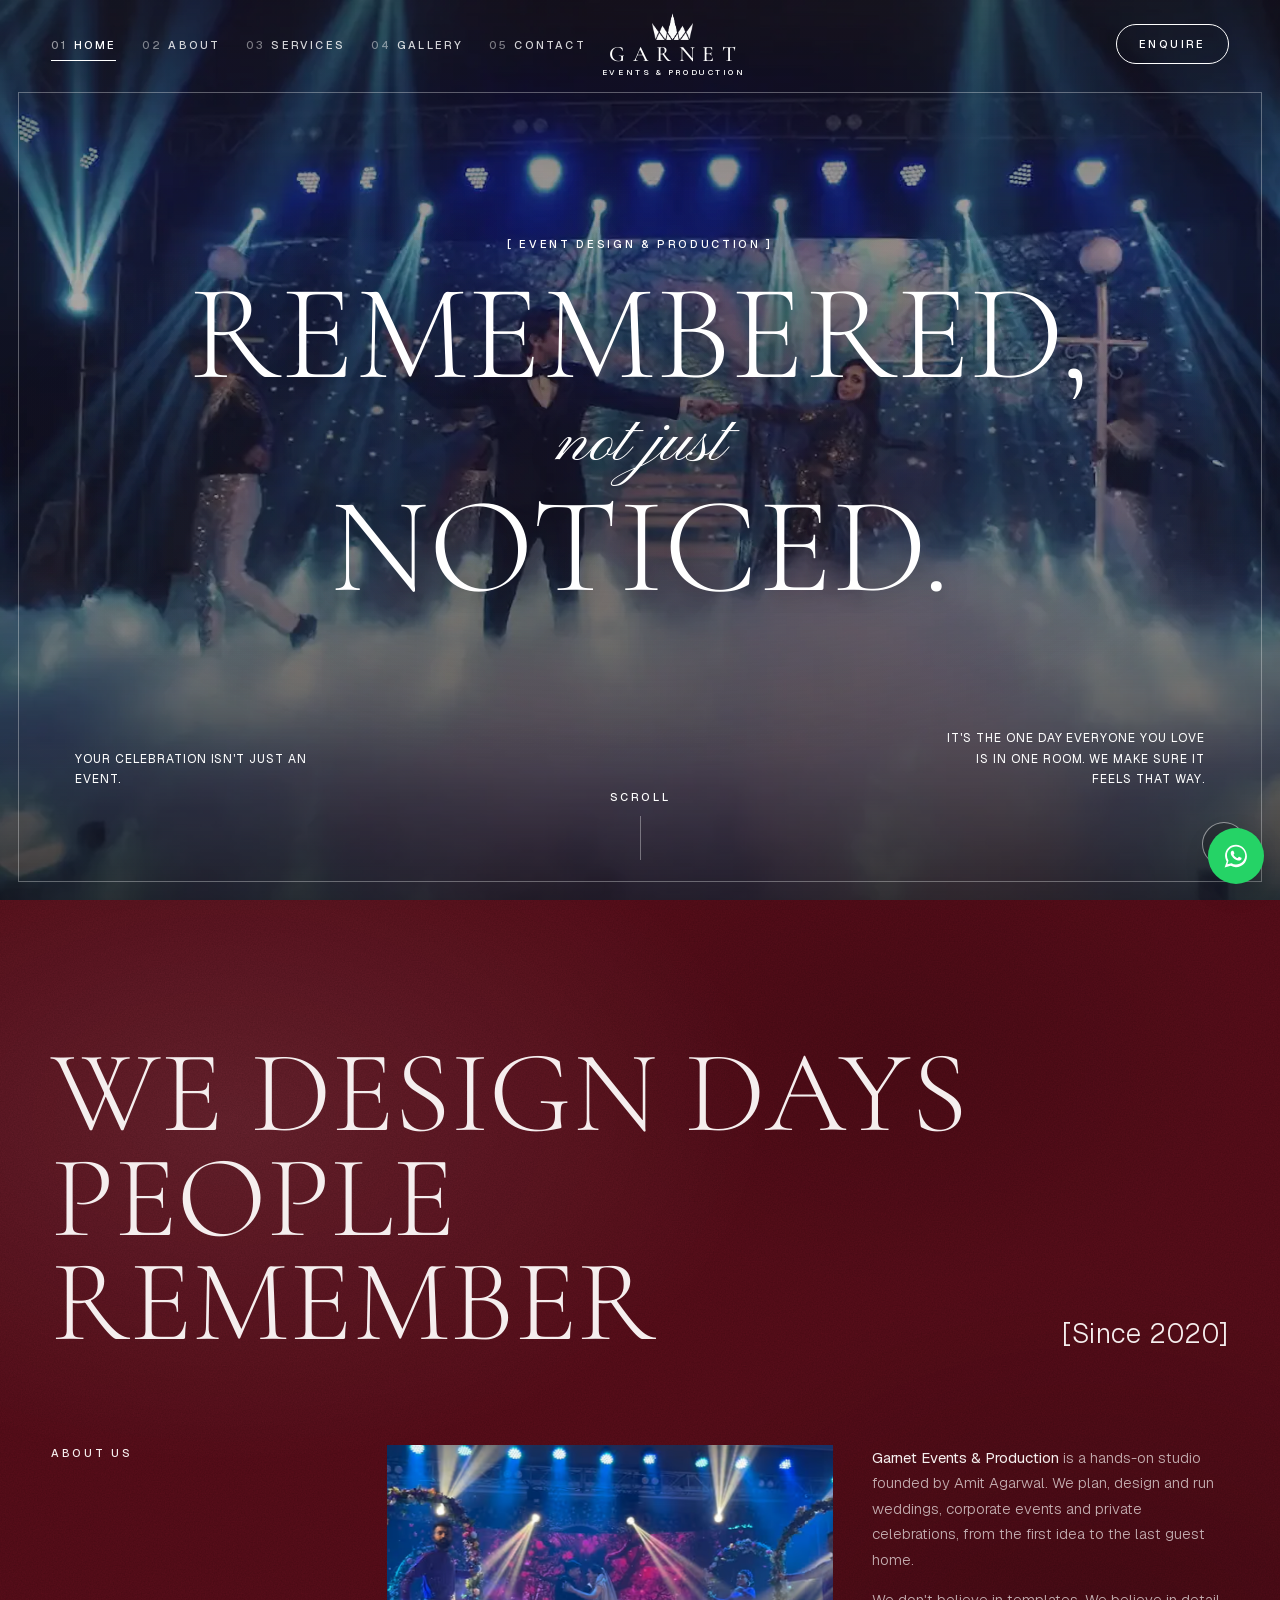
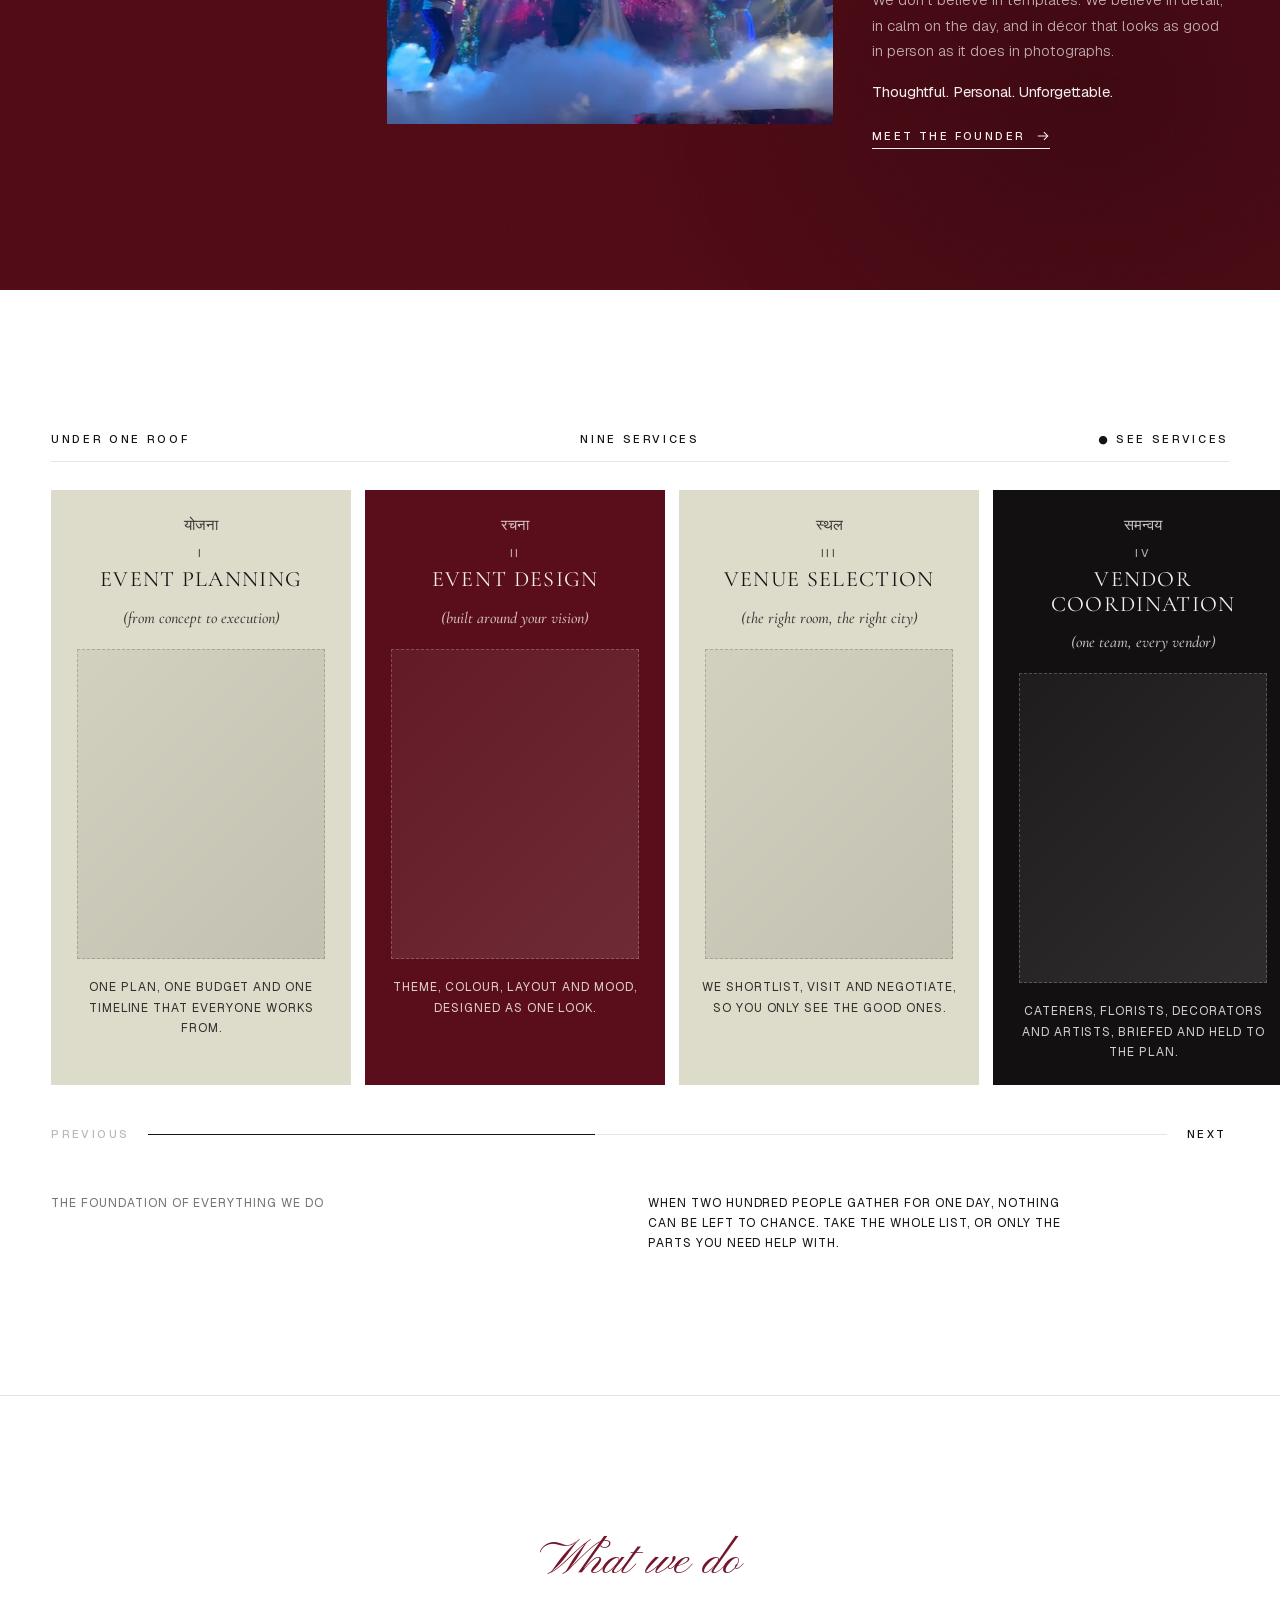
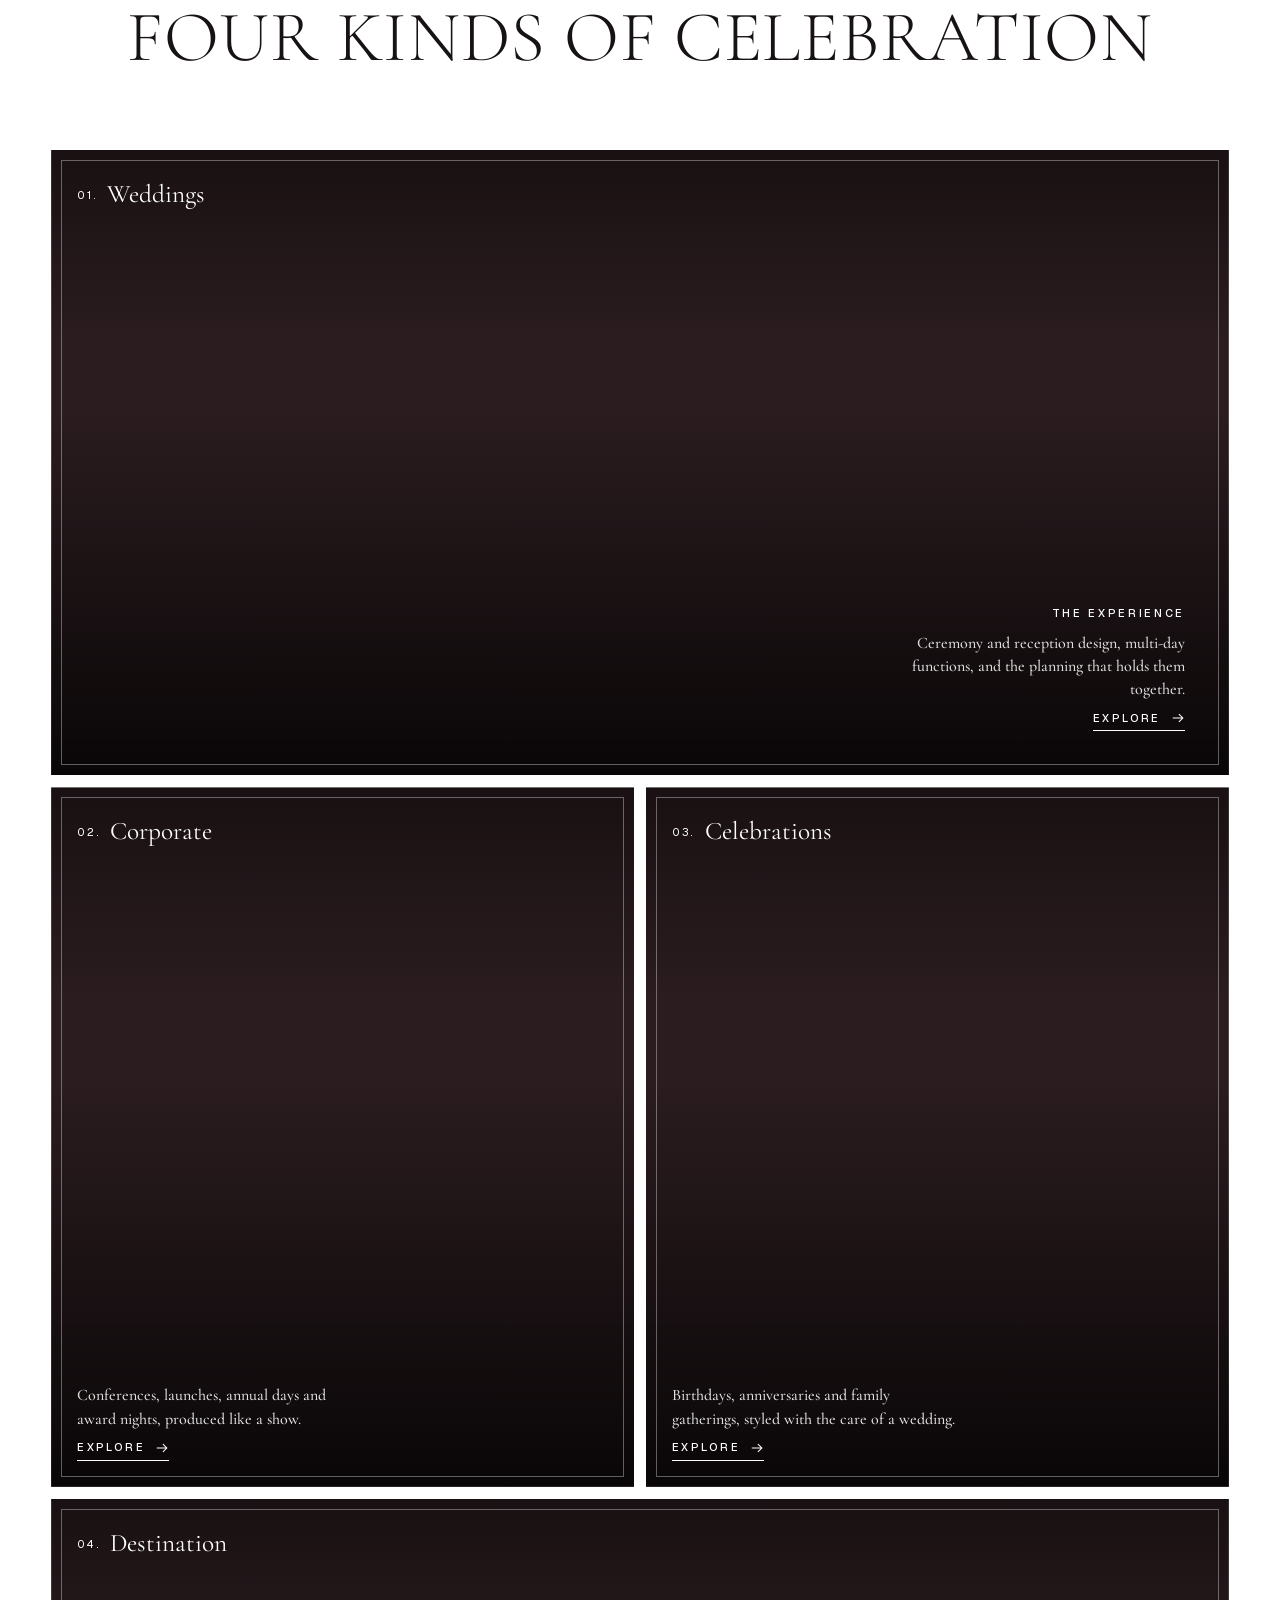
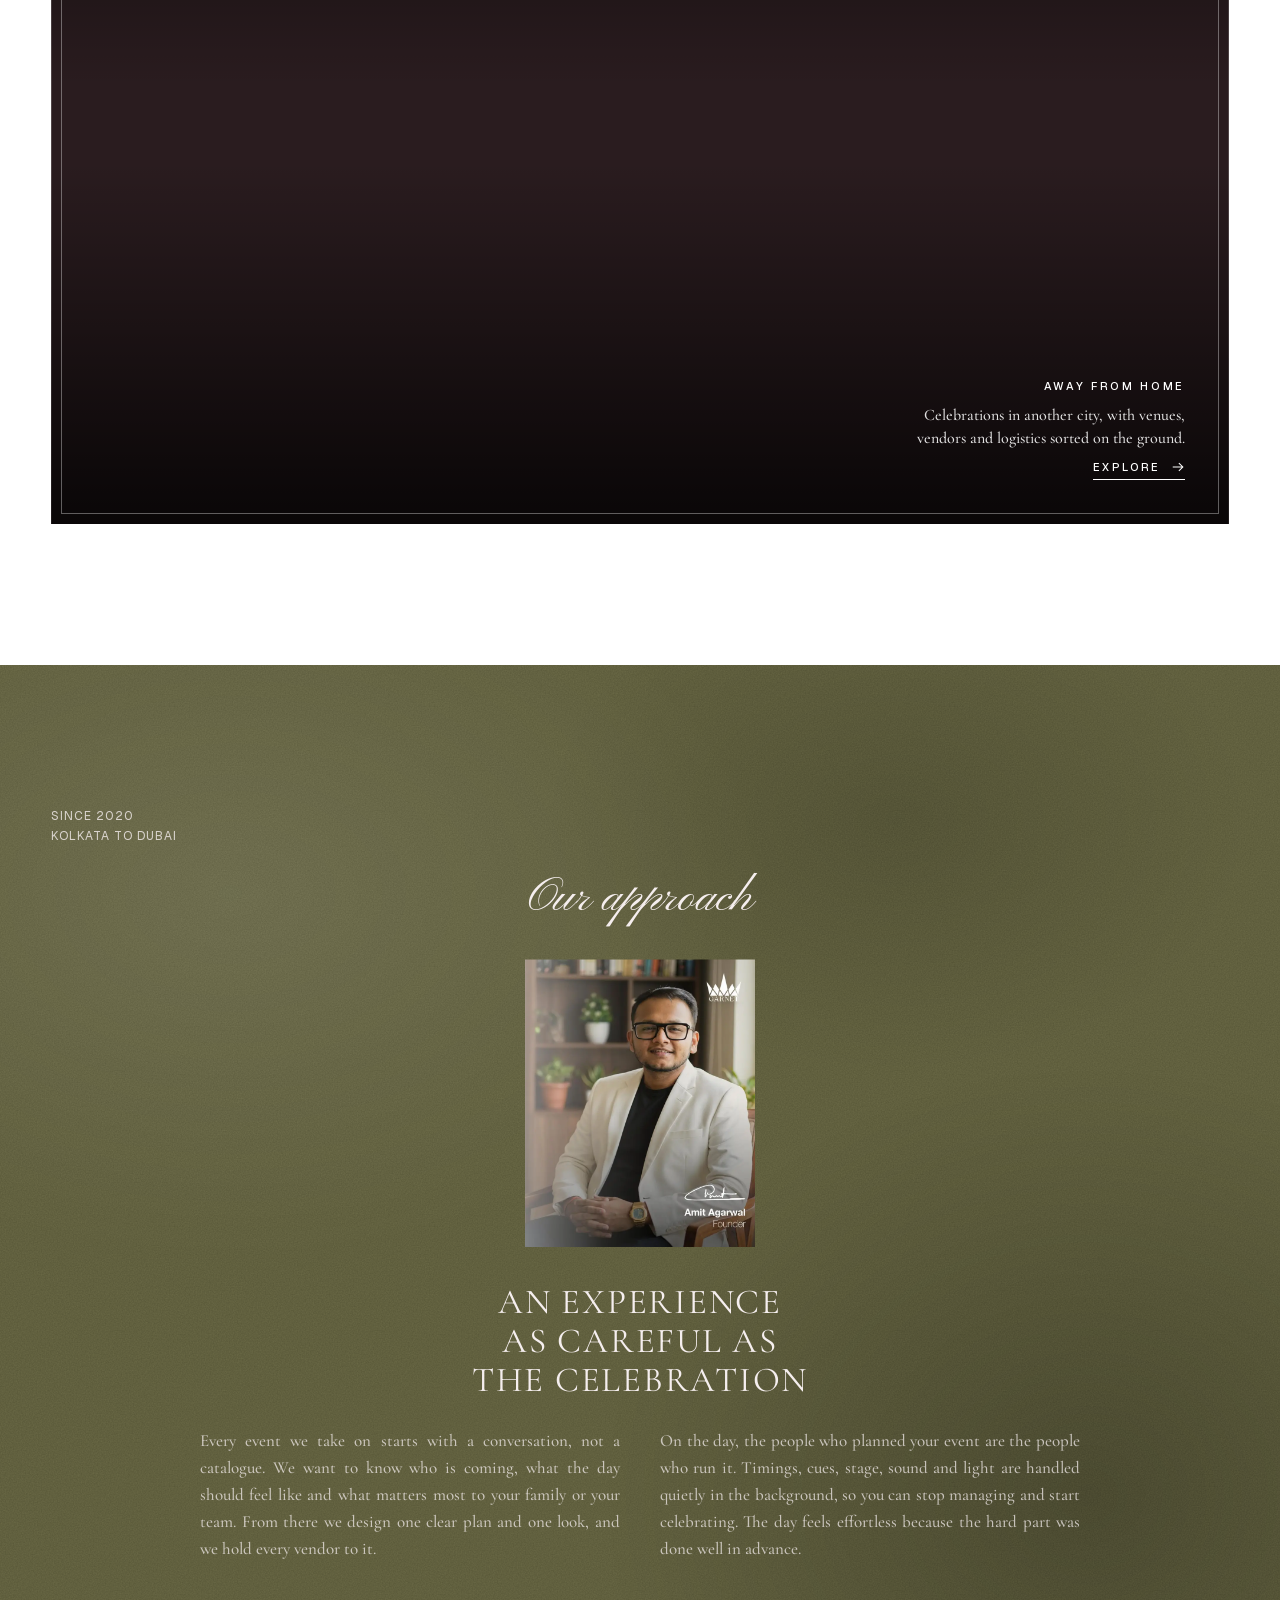
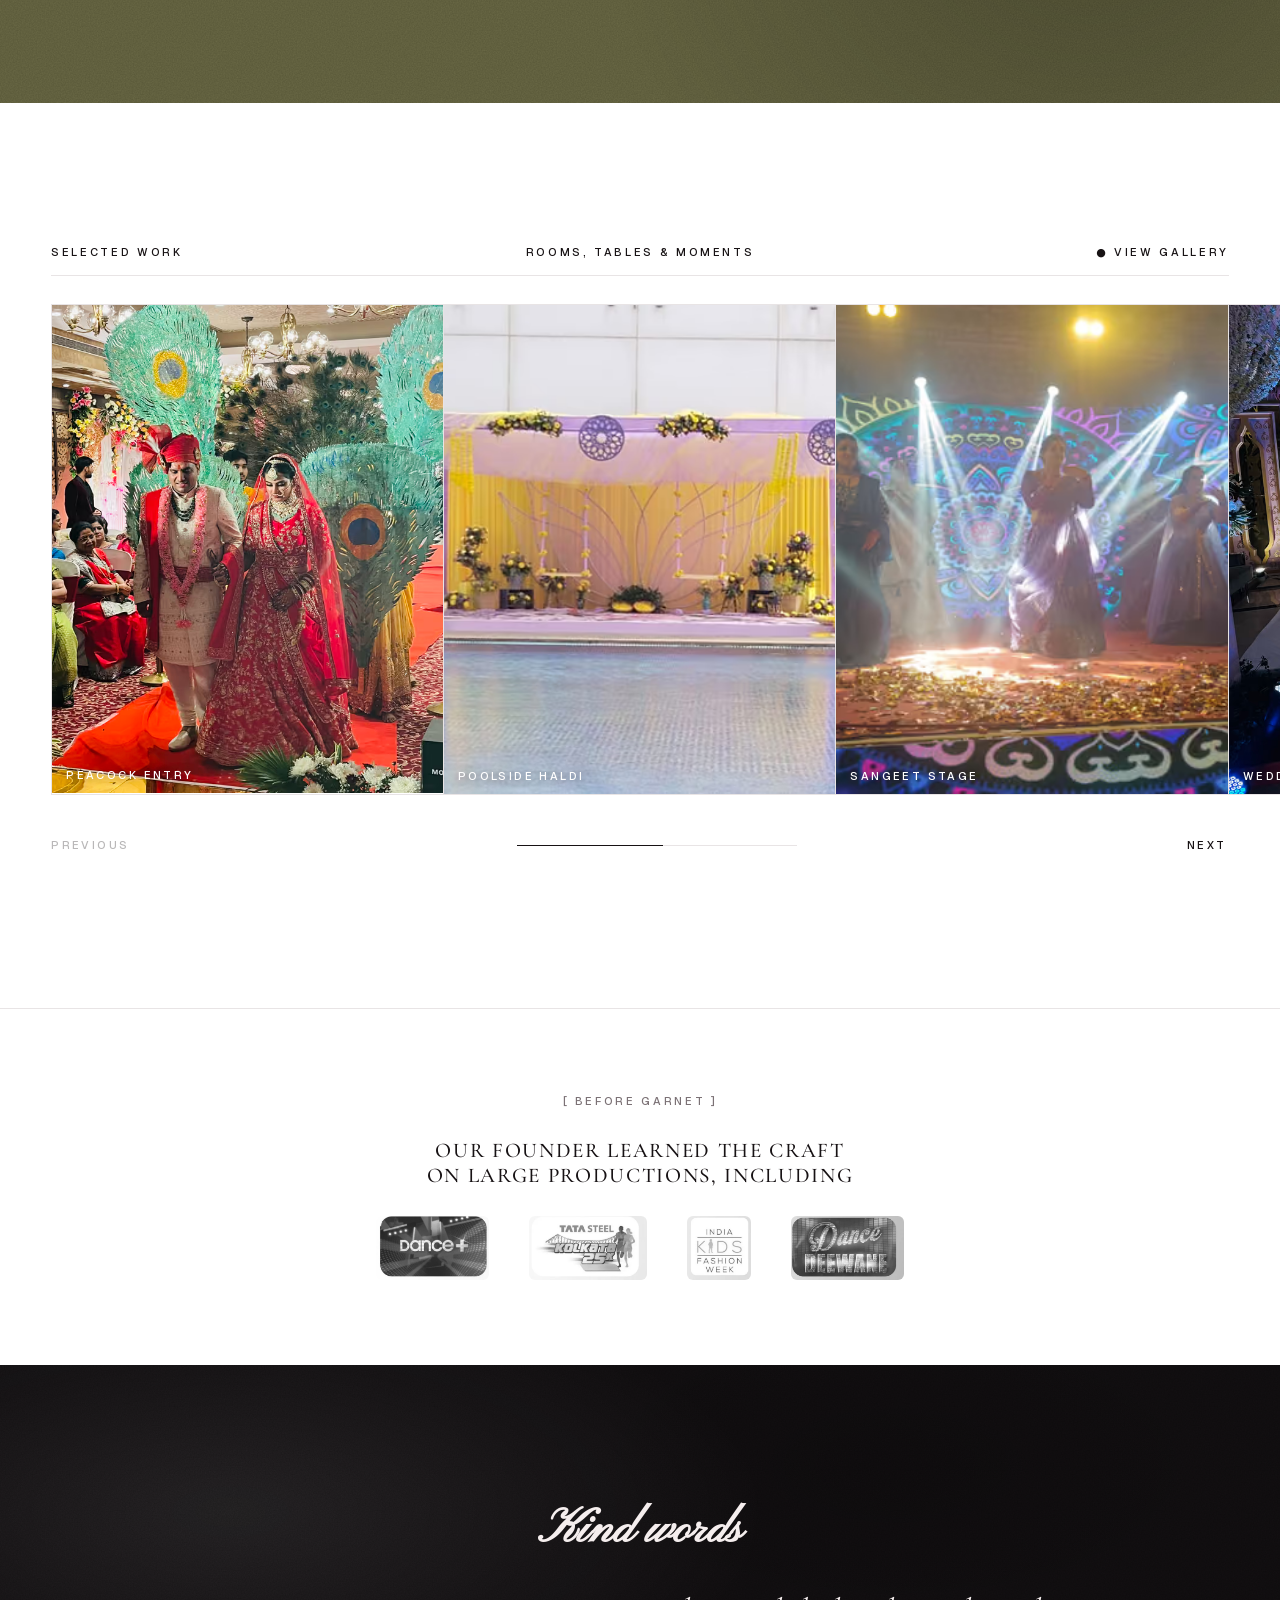
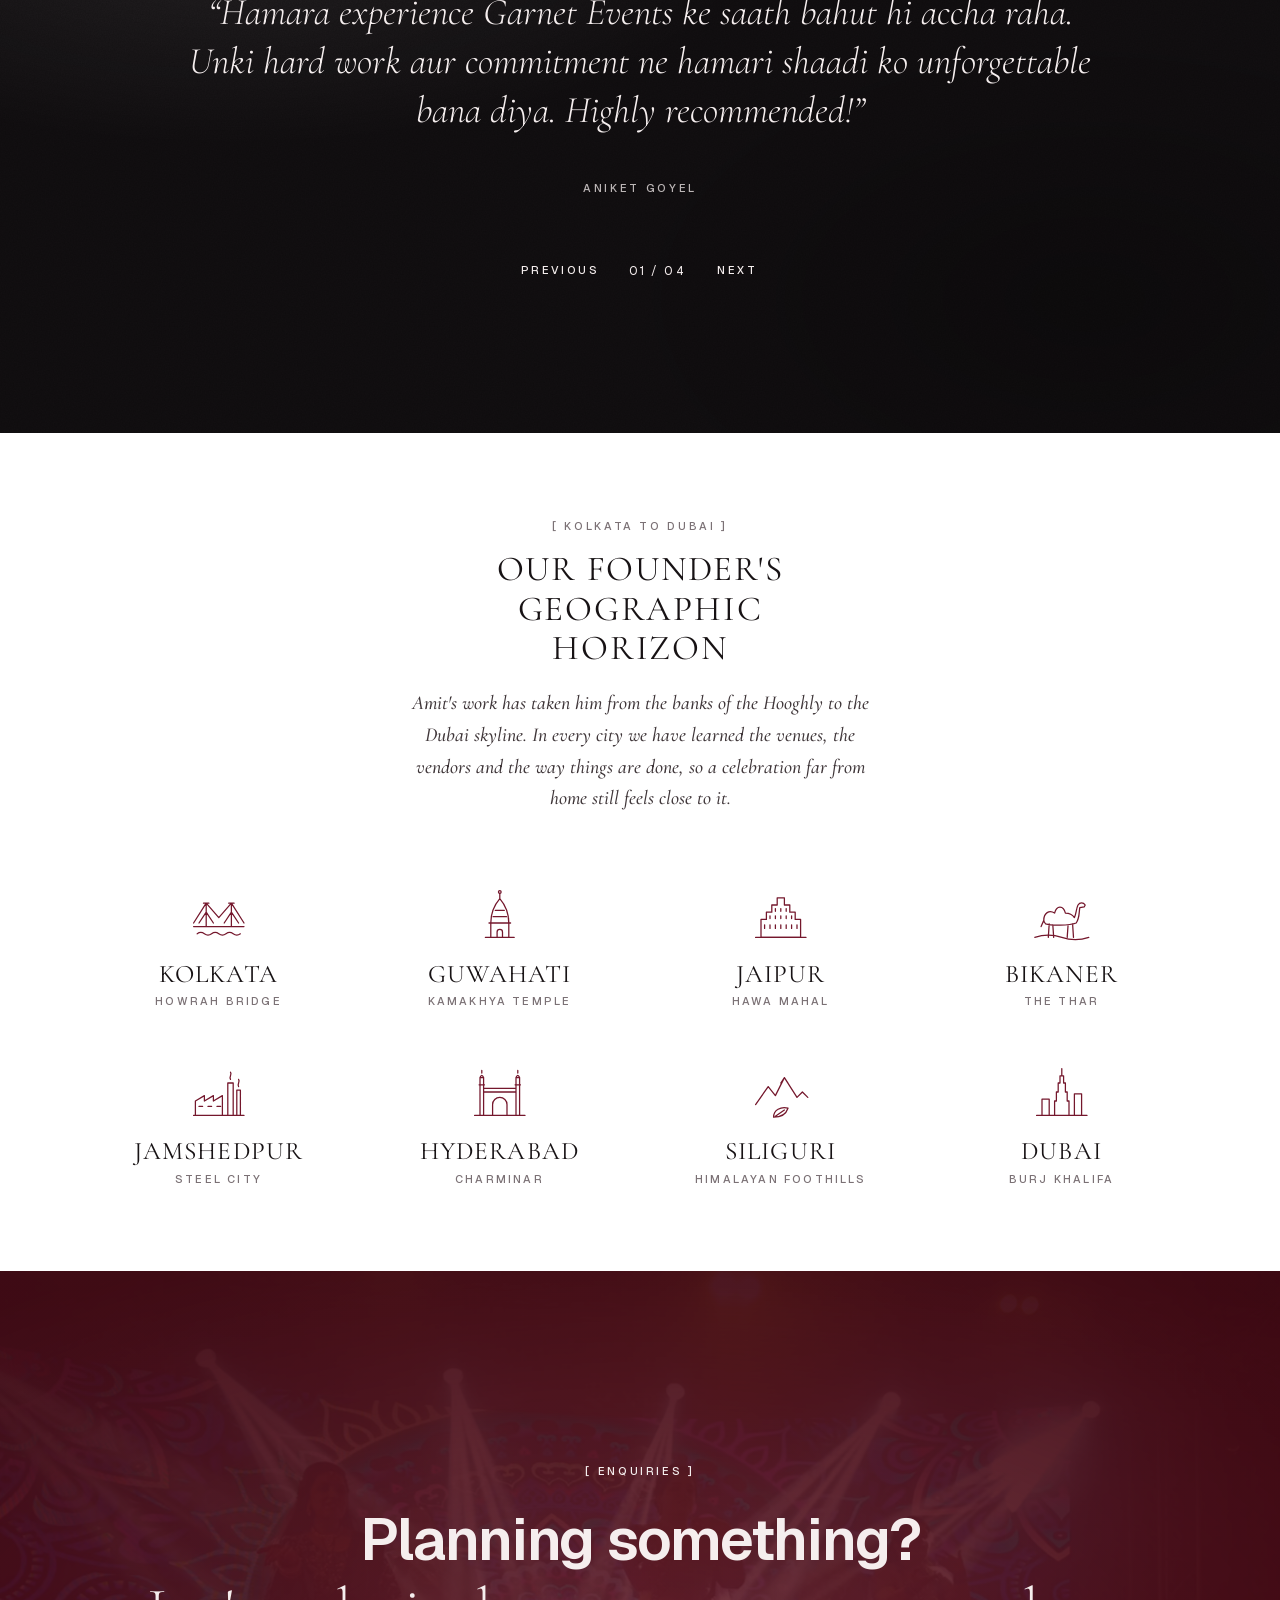
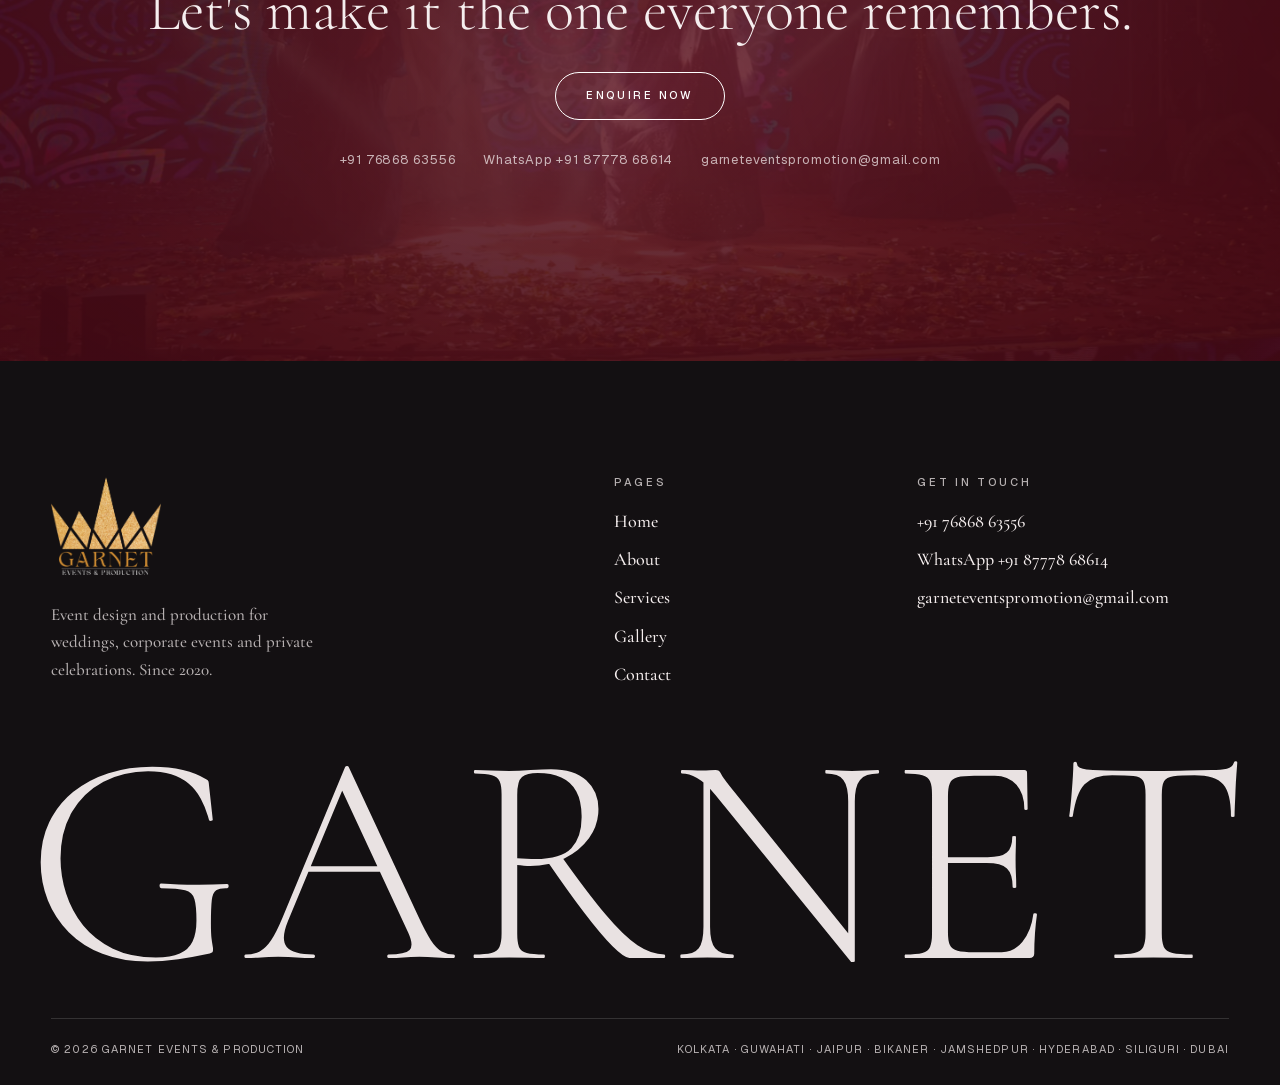
==== commit f73280eb: "Apply the client's change list: new home hero, pre-wedding, cities - Home hero: three entries cut fr" ====
--- a/index.html
+++ b/index.html
@@ -22,7 +22,7 @@
 <link rel="preload" href="assets/fonts/geist-latin.woff2" as="font" type="font/woff2" crossorigin>
 <link rel="preload" as="image" href="assets/img/home-hero-sm.webp" media="(max-width: 899px) and (max-aspect-ratio: 1/1)">
 <link rel="preload" as="image" href="assets/img/home-hero-1920.webp" media="(min-width: 900px), (min-aspect-ratio: 1/1)">
-<link rel="stylesheet" href="assets/css/site.css?v=aadf9f00fd">
+<link rel="stylesheet" href="assets/css/site.css?v=6b38791bea">
 <script type="application/ld+json">{"@context": "https://schema.org", "@type": "Organization", "name": "Garnet Events & Production", "url": "https://garnetevents.in/", "logo": "https://garnetevents.in/assets/img/logo-full-light.png", "image": "https://garnetevents.in/assets/img/og-image.jpg", "description": "Event design and production for weddings, corporate events and private celebrations.", "foundingDate": "2020", "founder": {"@type": "Person", "name": "Amit Agarwal"}, "telephone": "+917686863556", "email": "garneteventspromotion@gmail.com", "areaServed": [{"@type": "City", "name": "Kolkata"}, {"@type": "City", "name": "Guwahati"}, {"@type": "City", "name": "Jaipur"}, {"@type": "City", "name": "Bikaner"}, {"@type": "City", "name": "Jamshedpur"}, {"@type": "City", "name": "Hyderabad"}, {"@type": "City", "name": "Siliguri"}, {"@type": "City", "name": "Dubai"}], "contactPoint": [{"@type": "ContactPoint", "telephone": "+917686863556", "contactType": "customer service", "availableLanguage": ["English", "Hindi"]}]}</script>
 </head>
 <body>
@@ -129,28 +129,28 @@
         <p class="svc-card__hi" lang="hi">योजना</p>
         <h3 class="svc-card__title"><span class="svc-card__num">I</span>Event planning</h3>
         <p class="svc-card__sub">(from concept to execution)</p>
-        <div class="svc-card__img"><picture><source type="image/avif" srcset="assets/img/tile-backdrop-640.avif 640w, assets/img/tile-backdrop-1080.avif 1080w, assets/img/tile-backdrop-1200.avif 1200w" sizes="300px"><img src="assets/img/tile-backdrop-1080.webp" srcset="assets/img/tile-backdrop-640.webp 640w, assets/img/tile-backdrop-1080.webp 1080w, assets/img/tile-backdrop-1200.webp 1200w" sizes="300px" width="1200" height="1500" alt="Blue-tile photo backdrop with a yellow scooter and sunflowers, set up on a hotel rooftop" loading="lazy" decoding="async"></picture></div>
+        <div class="svc-card__img svc-card__img--empty" aria-hidden="true"></div>
         <p class="tiny">One plan, one budget and one timeline that everyone works from.</p>
       </article>
       <article class="rail__item svc-card svc-card--garnet">
         <p class="svc-card__hi" lang="hi">रचना</p>
         <h3 class="svc-card__title"><span class="svc-card__num">II</span>Event design</h3>
         <p class="svc-card__sub">(built around your vision)</p>
-        <div class="svc-card__img"><picture><source type="image/avif" srcset="assets/img/blue-florals-640.avif 640w, assets/img/blue-florals-1080.avif 1080w, assets/img/blue-florals-1600.avif 1600w" sizes="300px"><img src="assets/img/blue-florals-1080.webp" srcset="assets/img/blue-florals-640.webp 640w, assets/img/blue-florals-1080.webp 1080w, assets/img/blue-florals-1600.webp 1600w" sizes="300px" width="1600" height="2000" alt="Ballroom ceiling hung with white flowers under blue light, around a glowing light-sculpture tree" loading="lazy" decoding="async"></picture></div>
+        <div class="svc-card__img svc-card__img--empty" aria-hidden="true"></div>
         <p class="tiny">Theme, colour, layout and mood, designed as one look.</p>
       </article>
       <article class="rail__item svc-card svc-card--sage">
         <p class="svc-card__hi" lang="hi">स्थल</p>
         <h3 class="svc-card__title"><span class="svc-card__num">III</span>Venue selection</h3>
         <p class="svc-card__sub">(the right room, the right city)</p>
-        <div class="svc-card__img"><picture><source type="image/avif" srcset="assets/img/palace-stage-640.avif 640w, assets/img/palace-stage-1080.avif 1080w, assets/img/palace-stage-1600.avif 1600w, assets/img/palace-stage-2400.avif 2400w" sizes="300px"><img src="assets/img/palace-stage-1080.webp" srcset="assets/img/palace-stage-640.webp 640w, assets/img/palace-stage-1080.webp 1080w, assets/img/palace-stage-1600.webp 1600w, assets/img/palace-stage-2400.webp 2400w" sizes="300px" width="2400" height="1350" alt="Palace-facade stage built on an open lawn and lit for an evening wedding" loading="lazy" decoding="async"></picture></div>
+        <div class="svc-card__img svc-card__img--empty" aria-hidden="true"></div>
         <p class="tiny">We shortlist, visit and negotiate, so you only see the good ones.</p>
       </article>
       <article class="rail__item svc-card svc-card--black">
         <p class="svc-card__hi" lang="hi">समन्वय</p>
         <h3 class="svc-card__title"><span class="svc-card__num">IV</span>Vendor coordination</h3>
         <p class="svc-card__sub">(one team, every vendor)</p>
-        <div class="svc-card__img"><picture><source type="image/avif" srcset="assets/img/haldi-canopy-640.avif 640w, assets/img/haldi-canopy-1080.avif 1080w, assets/img/haldi-canopy-1280.avif 1280w" sizes="300px"><img src="assets/img/haldi-canopy-1080.webp" srcset="assets/img/haldi-canopy-640.webp 640w, assets/img/haldi-canopy-1080.webp 1080w, assets/img/haldi-canopy-1280.webp 1280w" sizes="300px" width="1280" height="853" alt="Lilac and marigold haldi canopy with swings and potted flowers on a rooftop deck" loading="lazy" decoding="async"></picture></div>
+        <div class="svc-card__img svc-card__img--empty" aria-hidden="true"></div>
         <p class="tiny">Caterers, florists, decorators and artists, briefed and held to the plan.</p>
       </article>
       <article class="rail__item svc-card svc-card--sage">
@@ -164,14 +164,14 @@
         <p class="svc-card__hi" lang="hi">संचालन</p>
         <h3 class="svc-card__title"><span class="svc-card__num">VI</span>On-site management</h3>
         <p class="svc-card__sub">(so the day runs to plan)</p>
-        <div class="svc-card__img"><picture><source type="image/avif" srcset="assets/img/box-office-640.avif 640w, assets/img/box-office-1080.avif 1080w, assets/img/box-office-1600.avif 1600w" sizes="300px"><img src="assets/img/box-office-1080.webp" srcset="assets/img/box-office-640.webp 640w, assets/img/box-office-1080.webp 1080w, assets/img/box-office-1600.webp 1600w" sizes="300px" width="1600" height="900" alt="Box office and guest-list counters at the entrance of an outdoor brand event" loading="lazy" decoding="async"></picture></div>
+        <div class="svc-card__img svc-card__img--empty" aria-hidden="true"></div>
         <p class="tiny">Our team runs the floor, the timings and the surprises.</p>
       </article>
       <article class="rail__item svc-card svc-card--sage">
         <p class="svc-card__hi" lang="hi">व्यवस्था</p>
         <h3 class="svc-card__title"><span class="svc-card__num">VII</span>Logistics</h3>
         <p class="svc-card__sub">(the unglamorous part, done well)</p>
-        <div class="svc-card__img"><picture><source type="image/avif" srcset="assets/img/brand-gate-640.avif 640w, assets/img/brand-gate-1080.avif 1080w, assets/img/brand-gate-1600.avif 1600w" sizes="300px"><img src="assets/img/brand-gate-1080.webp" srcset="assets/img/brand-gate-640.webp 640w, assets/img/brand-gate-1080.webp 1080w, assets/img/brand-gate-1600.webp 1600w" sizes="300px" width="1600" height="900" alt="Branded entry arch with queue barriers leading into an outdoor event ground" loading="lazy" decoding="async"></picture></div>
+        <div class="svc-card__img svc-card__img--empty" aria-hidden="true"></div>
         <p class="tiny">Guest movement, transport, schedules and contingencies.</p>
       </article>
       <article class="rail__item svc-card svc-card--black">
@@ -210,22 +210,22 @@
     </div>
     <div class="tiles">
       <a class="tile tile--wide" href="services.html#weddings" data-reveal="mask" style="--d:1">
-        <picture><source type="image/avif" srcset="assets/img/wedding-stage-640.avif 640w, assets/img/wedding-stage-1080.avif 1080w, assets/img/wedding-stage-1600.avif 1600w, assets/img/wedding-stage-2400.avif 2400w" sizes="100vw"><img src="assets/img/wedding-stage-1080.webp" srcset="assets/img/wedding-stage-640.webp 640w, assets/img/wedding-stage-1080.webp 1080w, assets/img/wedding-stage-1600.webp 1600w, assets/img/wedding-stage-2400.webp 2400w" sizes="100vw" width="2400" height="1350" alt="Wedding stage framed by florals and an LED backdrop, with a rose-petal aisle in front" loading="lazy" decoding="async" data-parallax></picture>
+        
         <span class="tile__label"><span>01.</span>Weddings</span>
         <span class="tile__body"><span class="eyebrow">The experience</span><p>Ceremony and reception design, multi-day functions, and the planning that holds them together.</p><span class="link-line">Explore <svg viewBox="0 0 16 16" fill="none" aria-hidden="true"><path d="M2 8h11M9 3.5 13.5 8 9 12.5" stroke="currentColor" stroke-width="1.2"/></svg></span></span>
       </a>
       <a class="tile" href="services.html#corporate" data-reveal="mask" style="--d:0">
-        <picture><source type="image/avif" srcset="assets/img/vip-bar-640.avif 640w, assets/img/vip-bar-1080.avif 1080w, assets/img/vip-bar-1600.avif 1600w" sizes="(min-width: 900px) 50vw, 100vw"><img src="assets/img/vip-bar-1080.webp" srcset="assets/img/vip-bar-640.webp 640w, assets/img/vip-bar-1080.webp 1080w, assets/img/vip-bar-1600.webp 1600w" sizes="(min-width: 900px) 50vw, 100vw" width="1600" height="900" alt="VIP bar tents and a sponsor-branded counter at an outdoor brand event" loading="lazy" decoding="async"></picture>
+        
         <span class="tile__label"><span>02.</span>Corporate</span>
         <span class="tile__body"><p>Conferences, launches, annual days and award nights, produced like a show.</p><span class="link-line">Explore <svg viewBox="0 0 16 16" fill="none" aria-hidden="true"><path d="M2 8h11M9 3.5 13.5 8 9 12.5" stroke="currentColor" stroke-width="1.2"/></svg></span></span>
       </a>
       <a class="tile" href="services.html#social" data-reveal="mask" style="--d:1">
-        <picture><source type="image/avif" srcset="assets/img/birthday-florals-640.avif 640w, assets/img/birthday-florals-1080.avif 1080w, assets/img/birthday-florals-1600.avif 1600w" sizes="(min-width: 900px) 50vw, 100vw"><img src="assets/img/birthday-florals-1080.webp" srcset="assets/img/birthday-florals-640.webp 640w, assets/img/birthday-florals-1080.webp 1080w, assets/img/birthday-florals-1600.webp 1600w" sizes="(min-width: 900px) 50vw, 100vw" width="1600" height="2000" alt="Ceiling of pink and peach roses above a children&#x27;s birthday set" loading="lazy" decoding="async"></picture>
+        
         <span class="tile__label"><span>03.</span>Celebrations</span>
         <span class="tile__body"><p>Birthdays, anniversaries and family gatherings, styled with the care of a wedding.</p><span class="link-line">Explore <svg viewBox="0 0 16 16" fill="none" aria-hidden="true"><path d="M2 8h11M9 3.5 13.5 8 9 12.5" stroke="currentColor" stroke-width="1.2"/></svg></span></span>
       </a>
       <a class="tile tile--wide" href="services.html#destination" data-reveal="mask" style="--d:0">
-        <picture><source type="image/avif" srcset="assets/img/palace-stage-640.avif 640w, assets/img/palace-stage-1080.avif 1080w, assets/img/palace-stage-1600.avif 1600w, assets/img/palace-stage-2400.avif 2400w" sizes="100vw"><img src="assets/img/palace-stage-1080.webp" srcset="assets/img/palace-stage-640.webp 640w, assets/img/palace-stage-1080.webp 1080w, assets/img/palace-stage-1600.webp 1600w, assets/img/palace-stage-2400.webp 2400w" sizes="100vw" width="2400" height="1350" alt="Palace-facade stage built on an open lawn and lit for an evening wedding" loading="lazy" decoding="async" data-parallax></picture>
+        
         <span class="tile__label"><span>04.</span>Destination</span>
         <span class="tile__body"><span class="eyebrow">Away from home</span><p>Celebrations in another city, with venues, vendors and logistics sorted on the ground.</p><span class="link-line">Explore <svg viewBox="0 0 16 16" fill="none" aria-hidden="true"><path d="M2 8h11M9 3.5 13.5 8 9 12.5" stroke="currentColor" stroke-width="1.2"/></svg></span></span>
       </a>
@@ -301,10 +301,47 @@
   </div>
 </section>
 
-<section class="sec sec--tight" aria-labelledby="cities-title">
-  <div class="wrap center" data-reveal>
-    <p id="cities-title" class="eyebrow muted" style="margin-bottom:28px">[ Where we've worked ]</p>
-    <ul class="cities"><li>Kolkata</li><li>Guwahati</li><li>Jaipur</li><li>Bikaner</li><li>Jamshedpur</li><li>Hyderabad</li><li>Siliguri</li><li>Dubai</li></ul>
+<section class="sec sec--tight horizon" aria-labelledby="cities-title">
+  <div class="wrap center">
+    <div data-reveal>
+      <p class="eyebrow muted">[ Kolkata to Dubai ]</p>
+      <h2 id="cities-title" class="caps-m horizon__title">Our founder's geographic horizon</h2>
+      <p class="horizon__lead">Amit's work has taken him from the banks of the Hooghly to the Dubai skyline. In every city we have learned the venues, the vendors and the way things are done, so a celebration far from home still feels close to it.</p>
+    </div>
+    <ul class="horizon__grid">
+      <li class="horizon__city" data-reveal style="--d:0">
+        <svg viewBox="0 0 64 64" aria-hidden="true"><path d="M4 44h56M18 44V18m28 26V18M15 18h6m22 0h6M18 18 4 40m14-22 14 16m14-16L32 34m14-16 14 22M18 28l-8 12m8-12 8 12m20-12-8 12m8-12 8 12"/><path d="M8 52q4-3 8 0t8 0 8 0 8 0 8 0 8 0"/></svg>
+        <span class="horizon__name">Kolkata</span><span class="horizon__mark">Howrah Bridge</span>
+      </li>
+      <li class="horizon__city" data-reveal style="--d:1">
+        <svg viewBox="0 0 64 64" aria-hidden="true"><path d="M16 56h32M22 56V40m20 16V40M20 40h24M22 40c0-11 4-20 10-27 6 7 10 16 10 27M24.5 33h15M27 26h10M32 13V7"/><circle cx="32" cy="5.5" r="1.5"/><path d="M29 56v-6a3 3 0 0 1 6 0v6"/></svg>
+        <span class="horizon__name">Guwahati</span><span class="horizon__mark">Kamakhya Temple</span>
+      </li>
+      <li class="horizon__city" data-reveal style="--d:2">
+        <svg viewBox="0 0 64 64" aria-hidden="true"><path d="M10 56V36h6v-8h6v-8h6v-8h8v8h6v8h6v8h6v20z"/><path d="M14 42v4m6-4v4m6-4v4m6-4v4m6-4v4m6-4v4m6-4v4M20 32v3m6-3v3m6-3v3m6-3v3m6-3v3M26 24v3m6-3v3m6-3v3M4 56h56"/></svg>
+        <span class="horizon__name">Jaipur</span><span class="horizon__mark">Hawa Mahal</span>
+      </li>
+      <li class="horizon__city" data-reveal style="--d:3">
+        <svg viewBox="0 0 64 64" aria-hidden="true"><path d="M12 37c0-8 6-12 12-8 2-9 10-9 12 0 4 0 8 2 10 5 2-4 2-10 4-14 2-3 6-3 8 0l-1 2-5 1c-1 5 0 11-4 17-8 3-28 3-34 1-1-1-2-2-2-4zm0 0-3 7m9-3-1 15m5-14 1 14m16-14-1 14m6-15 1 15"/><path d="M2 56q15-5 30 0t30 0"/></svg>
+        <span class="horizon__name">Bikaner</span><span class="horizon__mark">The Thar</span>
+      </li>
+      <li class="horizon__city" data-reveal style="--d:0">
+        <svg viewBox="0 0 64 64" aria-hidden="true"><path d="M4 56h56M6 56V40l10-6v6l10-6v6l10-6v22M42 56V20h6v36m4 0V28h4v28M45 16c-2-3 2-5 0-8m9 16c-2-3 2-5 0-8M10 46h4m6 0h4m6 0h4"/></svg>
+        <span class="horizon__name">Jamshedpur</span><span class="horizon__mark">Steel City</span>
+      </li>
+      <li class="horizon__city" data-reveal style="--d:1">
+        <svg viewBox="0 0 64 64" aria-hidden="true"><path d="M14 56V30h36v26M24 56V44a8 8 0 0 1 16 0v12M10 56V14h4v42m36 0V14h4v42M10 14q2-5 4 0m36 0q2-5 4 0M12 9V6m40 3V6M9 22h6m34 0h6M14 26h36M4 56h56"/></svg>
+        <span class="horizon__name">Hyderabad</span><span class="horizon__mark">Charminar</span>
+      </li>
+      <li class="horizon__city" data-reveal style="--d:2">
+        <svg viewBox="0 0 64 64" aria-hidden="true"><path d="m4 44 14-20 8 10 10-20 14 22 6-6 6 6M32 20l4-6 4 6"/><path d="M24 58c0-8 8-12 16-10-2 6-8 10-16 10zm2-1 10-7"/></svg>
+        <span class="horizon__name">Siliguri</span><span class="horizon__mark">Himalayan foothills</span>
+      </li>
+      <li class="horizon__city" data-reveal style="--d:3">
+        <svg viewBox="0 0 64 64" aria-hidden="true"><path d="M32 4v8m-2 0h4v8h2v10h2v10h2v16H24V40h2V30h2V20h2zM10 56V38h8v18m28 0V32h8v24M4 56h56"/></svg>
+        <span class="horizon__name">Dubai</span><span class="horizon__mark">Burj Khalifa</span>
+      </li>
+    </ul>
   </div>
 </section>
 
@@ -364,6 +401,6 @@
 
 <a class="wa-fab" href="https://wa.me/918777868614" target="_blank" rel="noopener" aria-label="Chat with us on WhatsApp"><svg viewBox="0 0 32 32" fill="currentColor" aria-hidden="true"><path d="M16 3C9 3 3.5 8.5 3.5 15.5c0 2.4.7 4.7 1.9 6.7L3 29l7-1.8c1.9 1 4 1.6 6 1.6 7 0 12.5-5.5 12.5-12.5S23 3 16 3zm0 22.8c-1.8 0-3.6-.5-5.1-1.4l-.4-.2-4.2 1.1 1.1-4.1-.2-.4c-1-1.6-1.5-3.4-1.5-5.3C5.5 9.6 10.2 5 16 5s10.5 4.7 10.5 10.5S21.8 25.8 16 25.8zm5.8-7.9c-.3-.2-1.9-.9-2.1-1-.3-.1-.5-.2-.7.2-.2.3-.8 1-.9 1.2-.2.2-.3.2-.6.1-.3-.2-1.3-.5-2.5-1.5-.9-.8-1.5-1.8-1.7-2.1-.2-.3 0-.5.1-.6l.4-.5c.2-.2.2-.3.3-.5.1-.2 0-.4 0-.5l-1-2.3c-.3-.6-.5-.5-.7-.5h-.6c-.2 0-.5.1-.8.4-.3.3-1 1-1 2.5s1.1 2.9 1.2 3.1c.2.2 2.1 3.3 5.2 4.6.7.3 1.3.5 1.7.6.7.2 1.4.2 1.9.1.6-.1 1.9-.8 2.1-1.5.3-.8.3-1.4.2-1.5-.1-.2-.3-.2-.6-.4z"/></svg></a>
 
-<script src="assets/js/site.js?v=49a1afa613" defer></script>
+<script src="assets/js/site.js?v=980c5f15e5" defer></script>
 </body>
 </html>
--- a/assets/css/site.css
+++ b/assets/css/site.css
@@ -239,6 +239,8 @@
 /* ---------- hero ---------- */
 .hero { position: relative; height: 100svh; min-height: 600px; max-height: 1100px; color: var(--white); overflow: hidden; background: #1d1416; }
 .hero--inner { height: 86svh; min-height: 540px; max-height: 920px; }
+.hero--plain { background: radial-gradient(90% 80% at 30% 20%, var(--garnet-2), var(--garnet) 55%, #2a0710); }
+.hero--plain.hero--inner { height: 64svh; min-height: 460px; }
 .hero__media, .hero__media video { position: absolute; inset: 0; width: 100%; height: 100%; }
 .hero__media video { object-fit: cover; }
 .hero__media::after {
@@ -334,6 +336,9 @@
 .svc-card__sub { font-style: italic; font-size: 1rem; opacity: .8; }
 .svc-card__img { aspect-ratio: 4 / 5; overflow: hidden; margin: 4px 6px; }
 .svc-card__img img { width: 100%; height: 100%; object-fit: cover; transition: transform 1.2s var(--ease-out); }
+/* photo to come: keep the frame so the cards line up */
+.svc-card__img--empty { background: linear-gradient(135deg, rgba(0,0,0,.05), rgba(0,0,0,.12)); outline: 1px dashed rgba(0,0,0,.18); outline-offset: -1px; }
+.svc-card--garnet .svc-card__img--empty, .svc-card--black .svc-card__img--empty { background: linear-gradient(135deg, rgba(255,255,255,.05), rgba(255,255,255,.12)); outline-color: rgba(255,255,255,.22); }
 .svc-card:hover .svc-card__img img { transform: scale(1.05); }
 .svc-card p.tiny { opacity: .85; }
 .rail-foot { display: grid; gap: 16px; margin-top: 36px; }
@@ -399,9 +404,15 @@
 .quotes__count { font: 400 .75rem/1 var(--sans); letter-spacing: .18em; min-width: 64px; }
 
 /* ---------- cities ---------- */
-.cities { display: flex; flex-wrap: wrap; justify-content: center; gap: 4px 0; max-width: 1100px; margin-inline: auto; }
-.cities li { font-family: var(--serif); font-weight: 300; text-transform: uppercase; font-size: clamp(1.625rem, 1.1rem + 2.4vw, 3.5rem); line-height: 1.15; letter-spacing: .02em; }
-.cities li:not(:last-child)::after { content: "·"; margin: 0 .35em; color: var(--garnet-2); }
+/* ---------- founder's geographic horizon: eight cities, one landmark each ---------- */
+.horizon__title { margin: 16px auto 0; max-width: 22ch; text-transform: uppercase; }
+.horizon__lead { margin: 20px auto 0; max-width: 54ch; font-size: clamp(1.0625rem, 1rem + .3vw, 1.25rem); line-height: 1.6; font-style: italic; color: var(--ink-2); }
+.horizon__grid { display: grid; grid-template-columns: repeat(2, 1fr); gap: 40px 12px; max-width: 1100px; margin: clamp(40px, 6vw, 72px) auto 0; }
+@media (min-width: 900px) { .horizon__grid { grid-template-columns: repeat(4, 1fr); gap: 56px 24px; } }
+.horizon__city { display: grid; justify-items: center; gap: 6px; }
+.horizon__city svg { width: clamp(52px, 4.5vw, 68px); height: auto; margin-bottom: 10px; fill: none; stroke: var(--garnet-2); stroke-width: 1.4; stroke-linecap: round; stroke-linejoin: round; }
+.horizon__name { font-family: var(--serif); font-weight: 400; text-transform: uppercase; font-size: clamp(1.25rem, 1.1rem + .6vw, 1.625rem); letter-spacing: .04em; line-height: 1.1; }
+.horizon__mark { font: 500 .6875rem/1.3 var(--sans); letter-spacing: .2em; text-transform: uppercase; color: var(--muted); }
 
 /* ---------- CTA (ref: Good Move) ---------- */
 .cta { position: relative; overflow: hidden; color: var(--on-dark); background: var(--garnet); padding-block: clamp(110px, 15vw, 220px); }
@@ -466,7 +477,8 @@
 .js .panel.is-entering { animation: panel-in .8s var(--ease-out); }
 @keyframes panel-in { from { opacity: 0; transform: translateY(14px); } }
 .panel__img { position: relative; aspect-ratio: 4 / 5; overflow: hidden; }
-.panel__img img { width: 100%; height: 100%; object-fit: cover; }
+.panel__img img, .panel__img video { width: 100%; height: 100%; object-fit: cover; }
+.panel__img--wide { aspect-ratio: 16 / 9; align-self: start; }
 .panel__img::after { content: ""; position: absolute; inset: 10px; border: 1px solid rgba(255,255,255,.4); }
 .panel__body { display: grid; gap: 20px; align-content: start; }
 .panel__cols { display: grid; gap: 1.1em; color: var(--ink-2); }
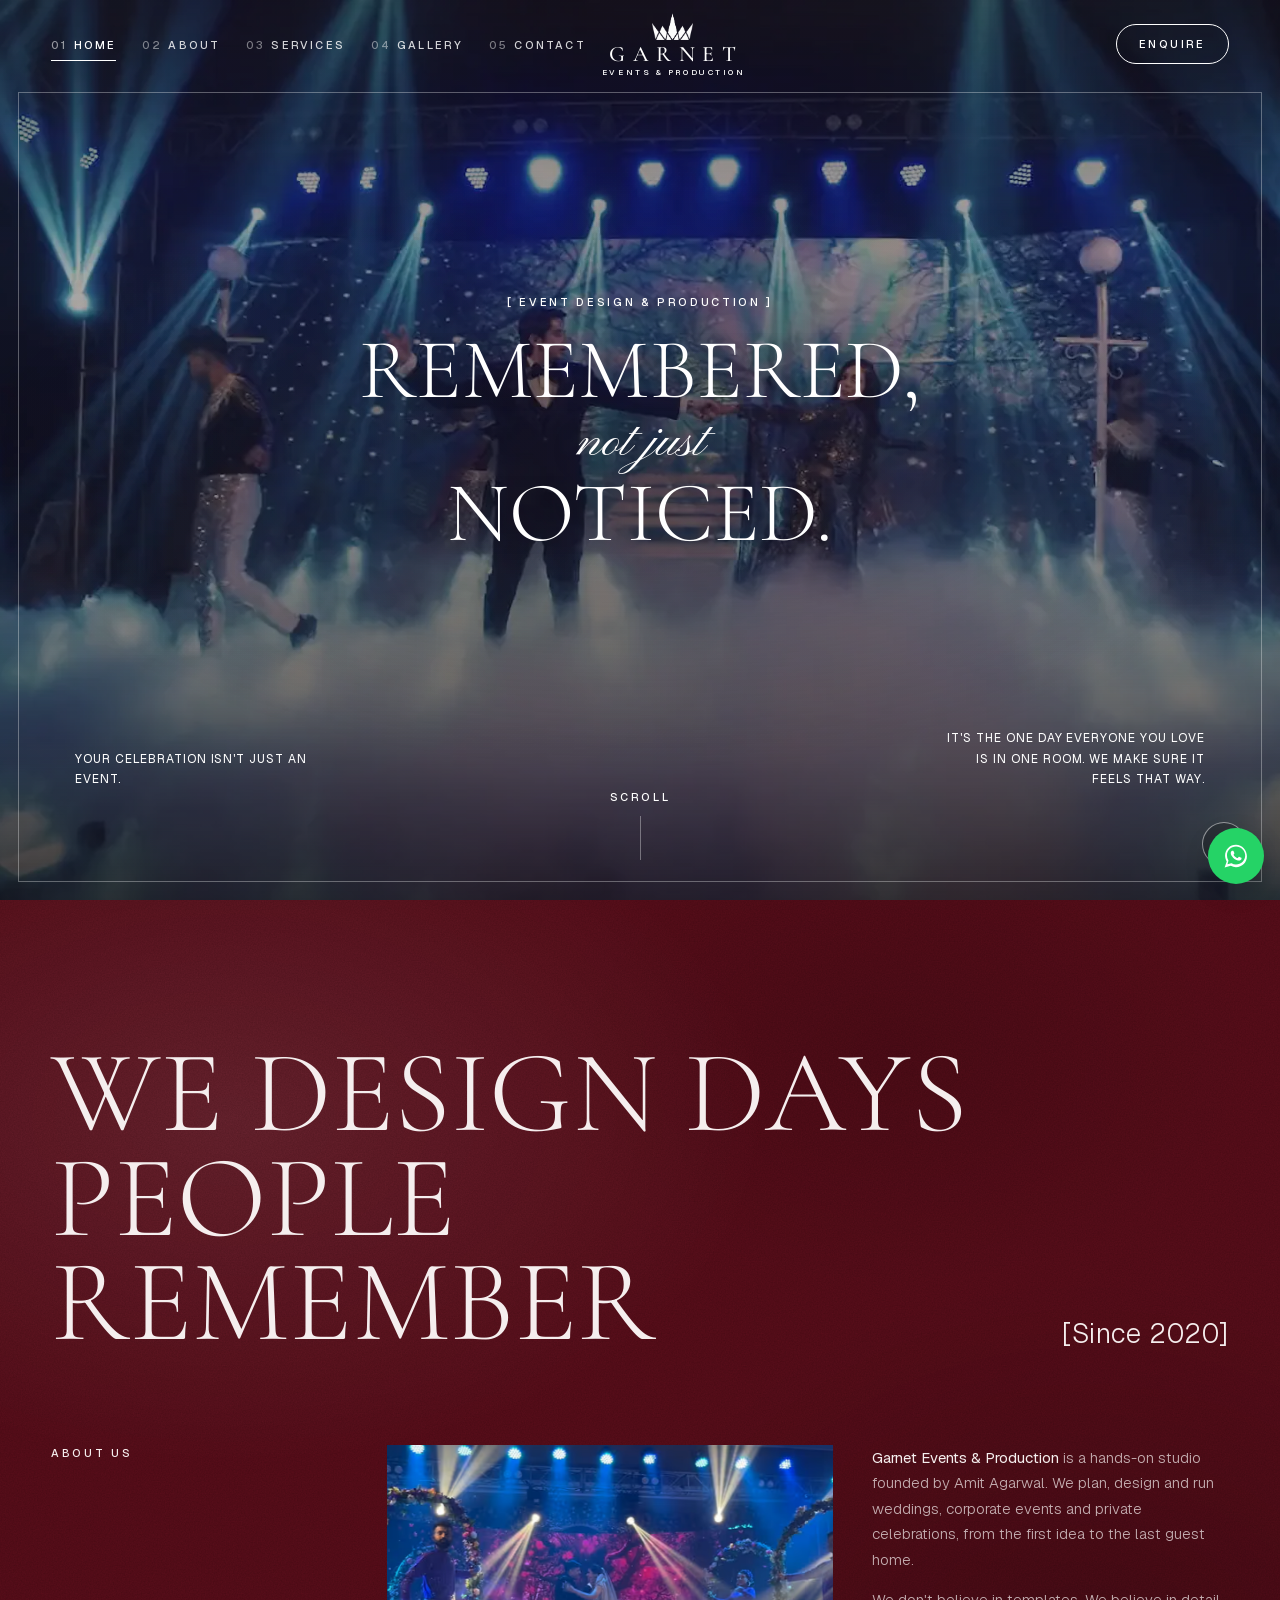
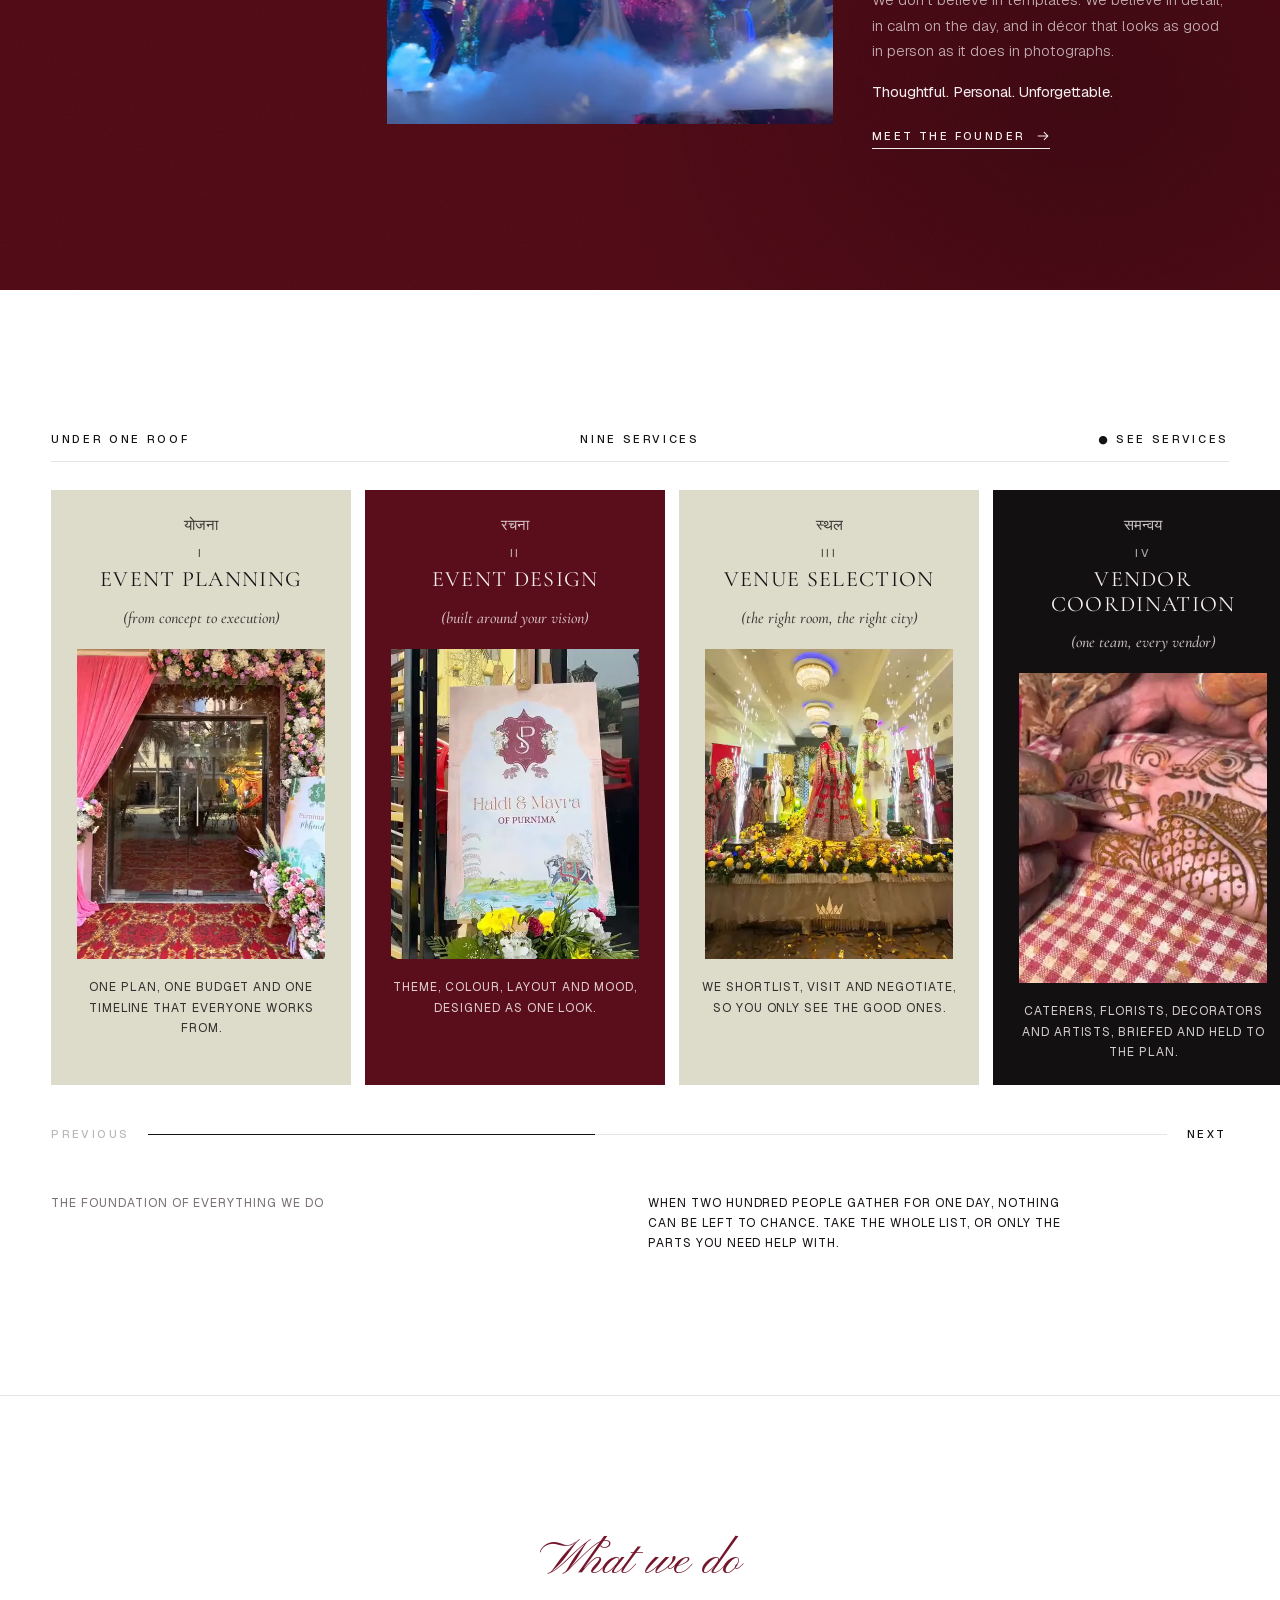
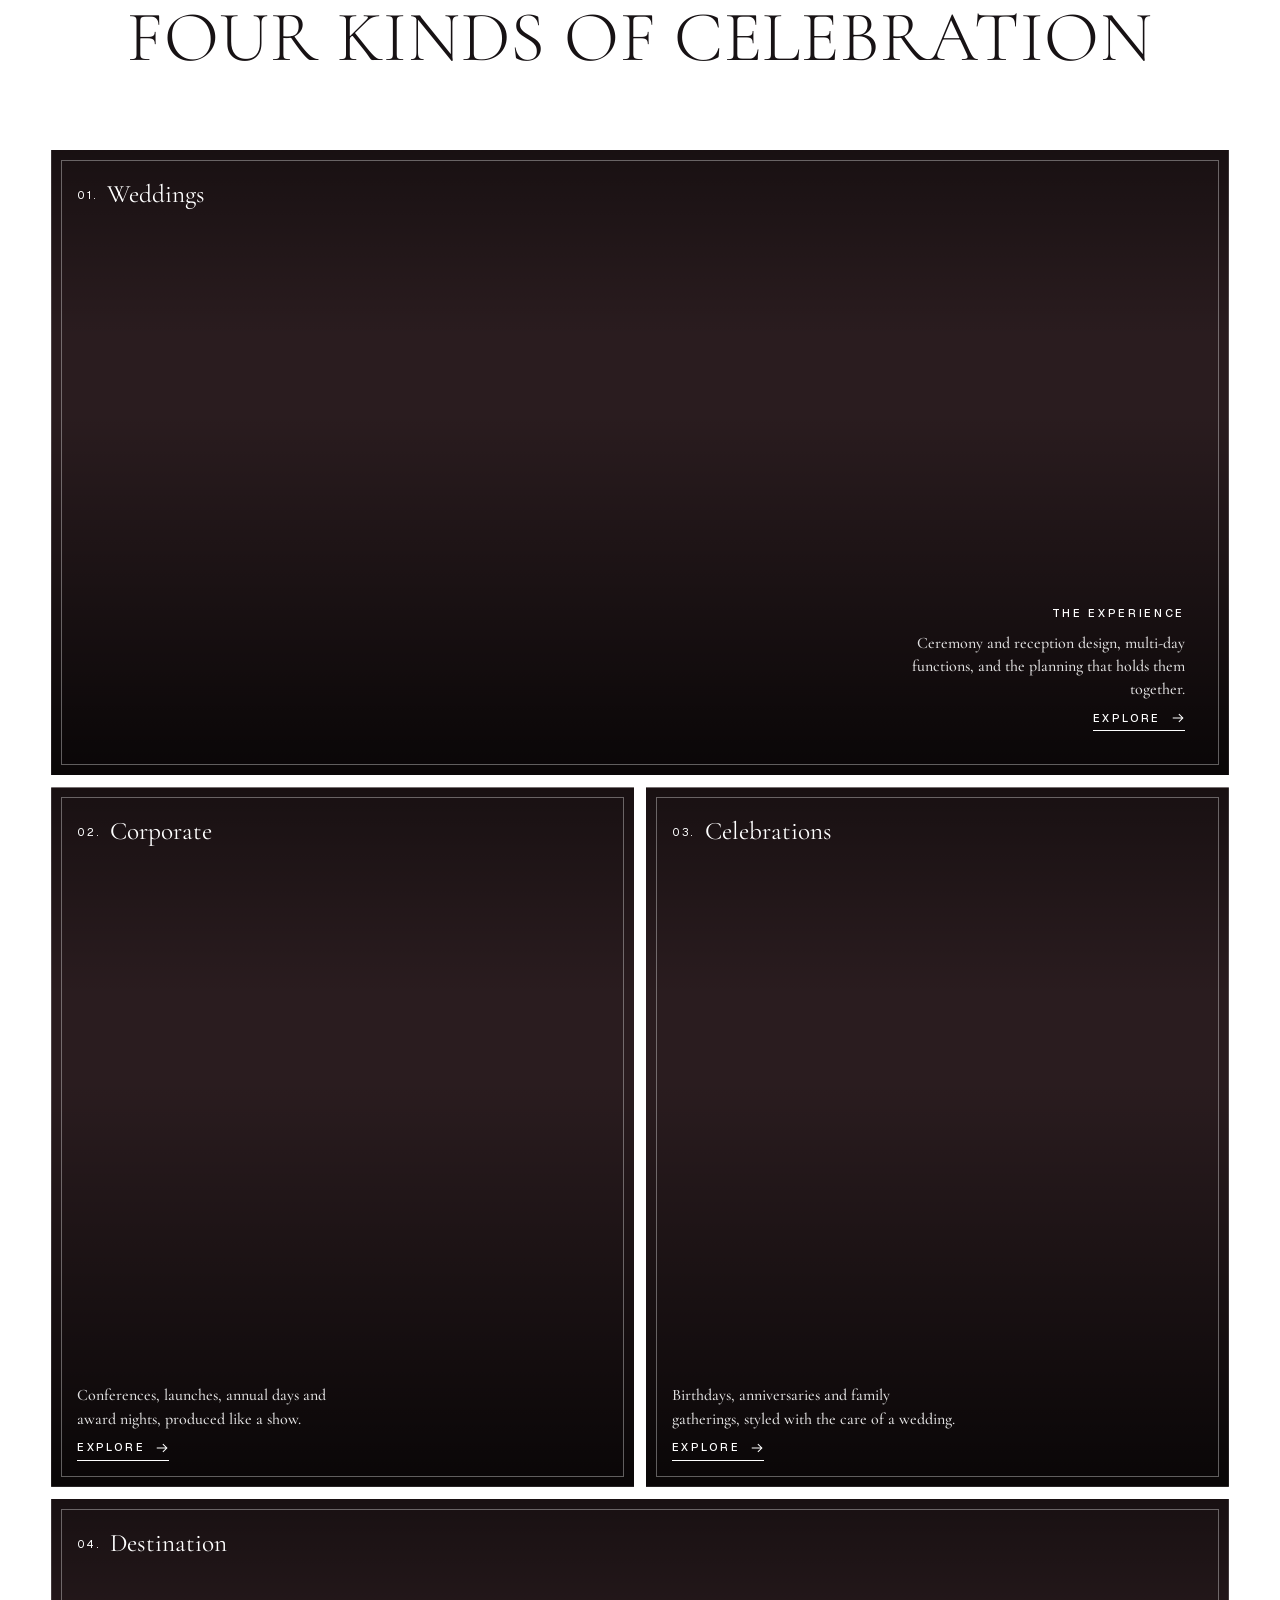
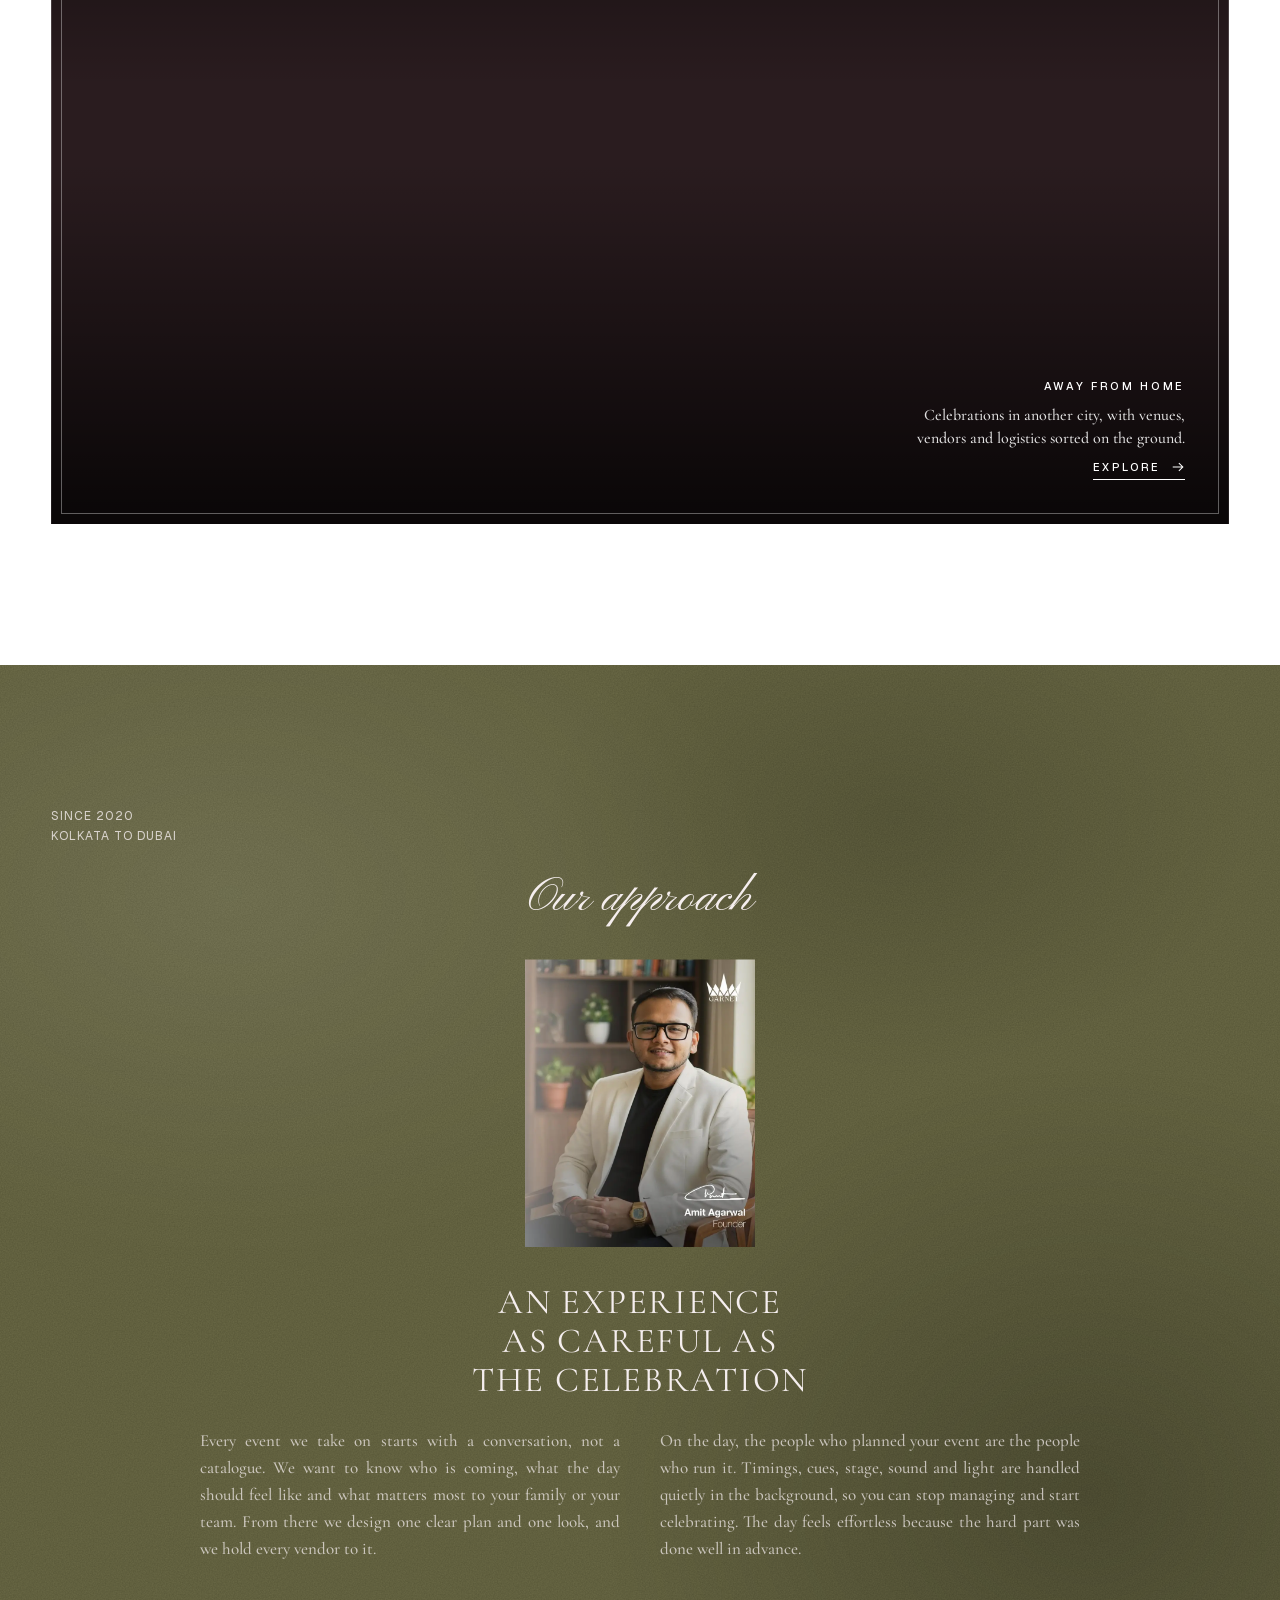
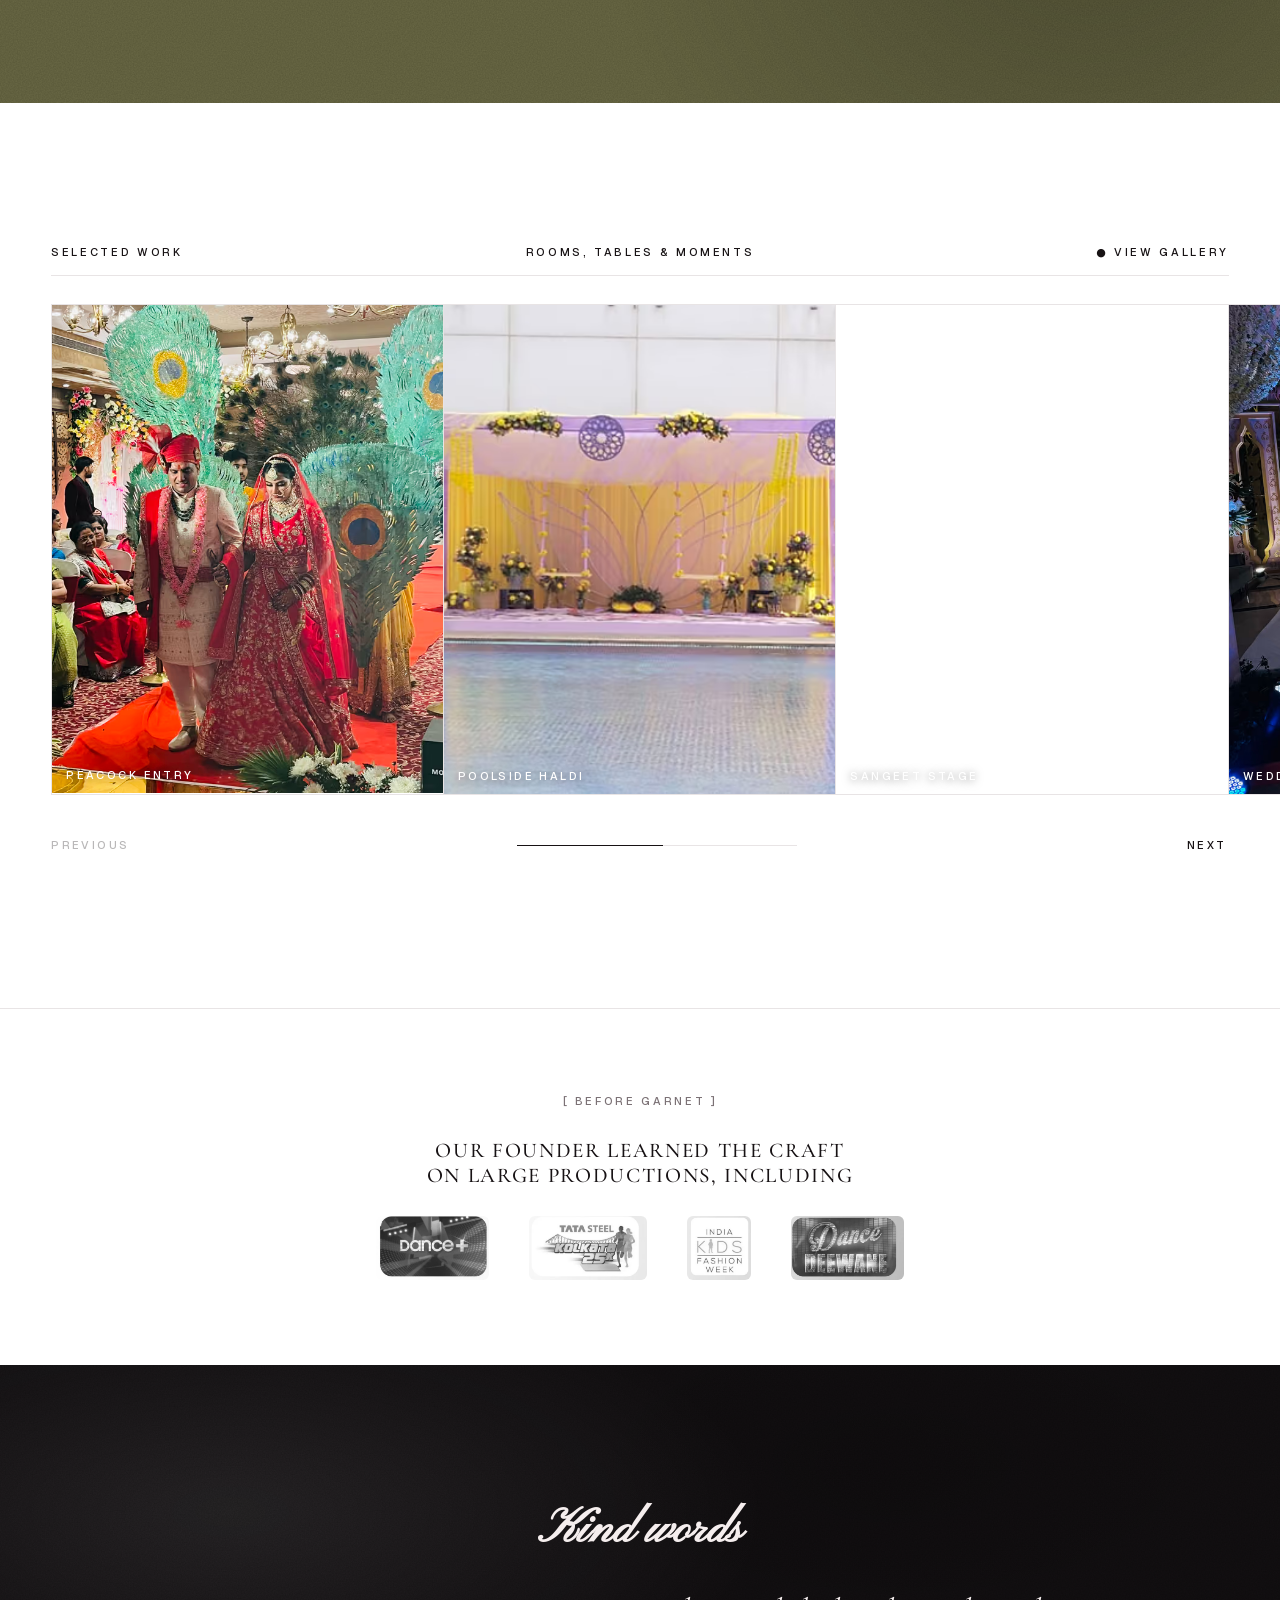
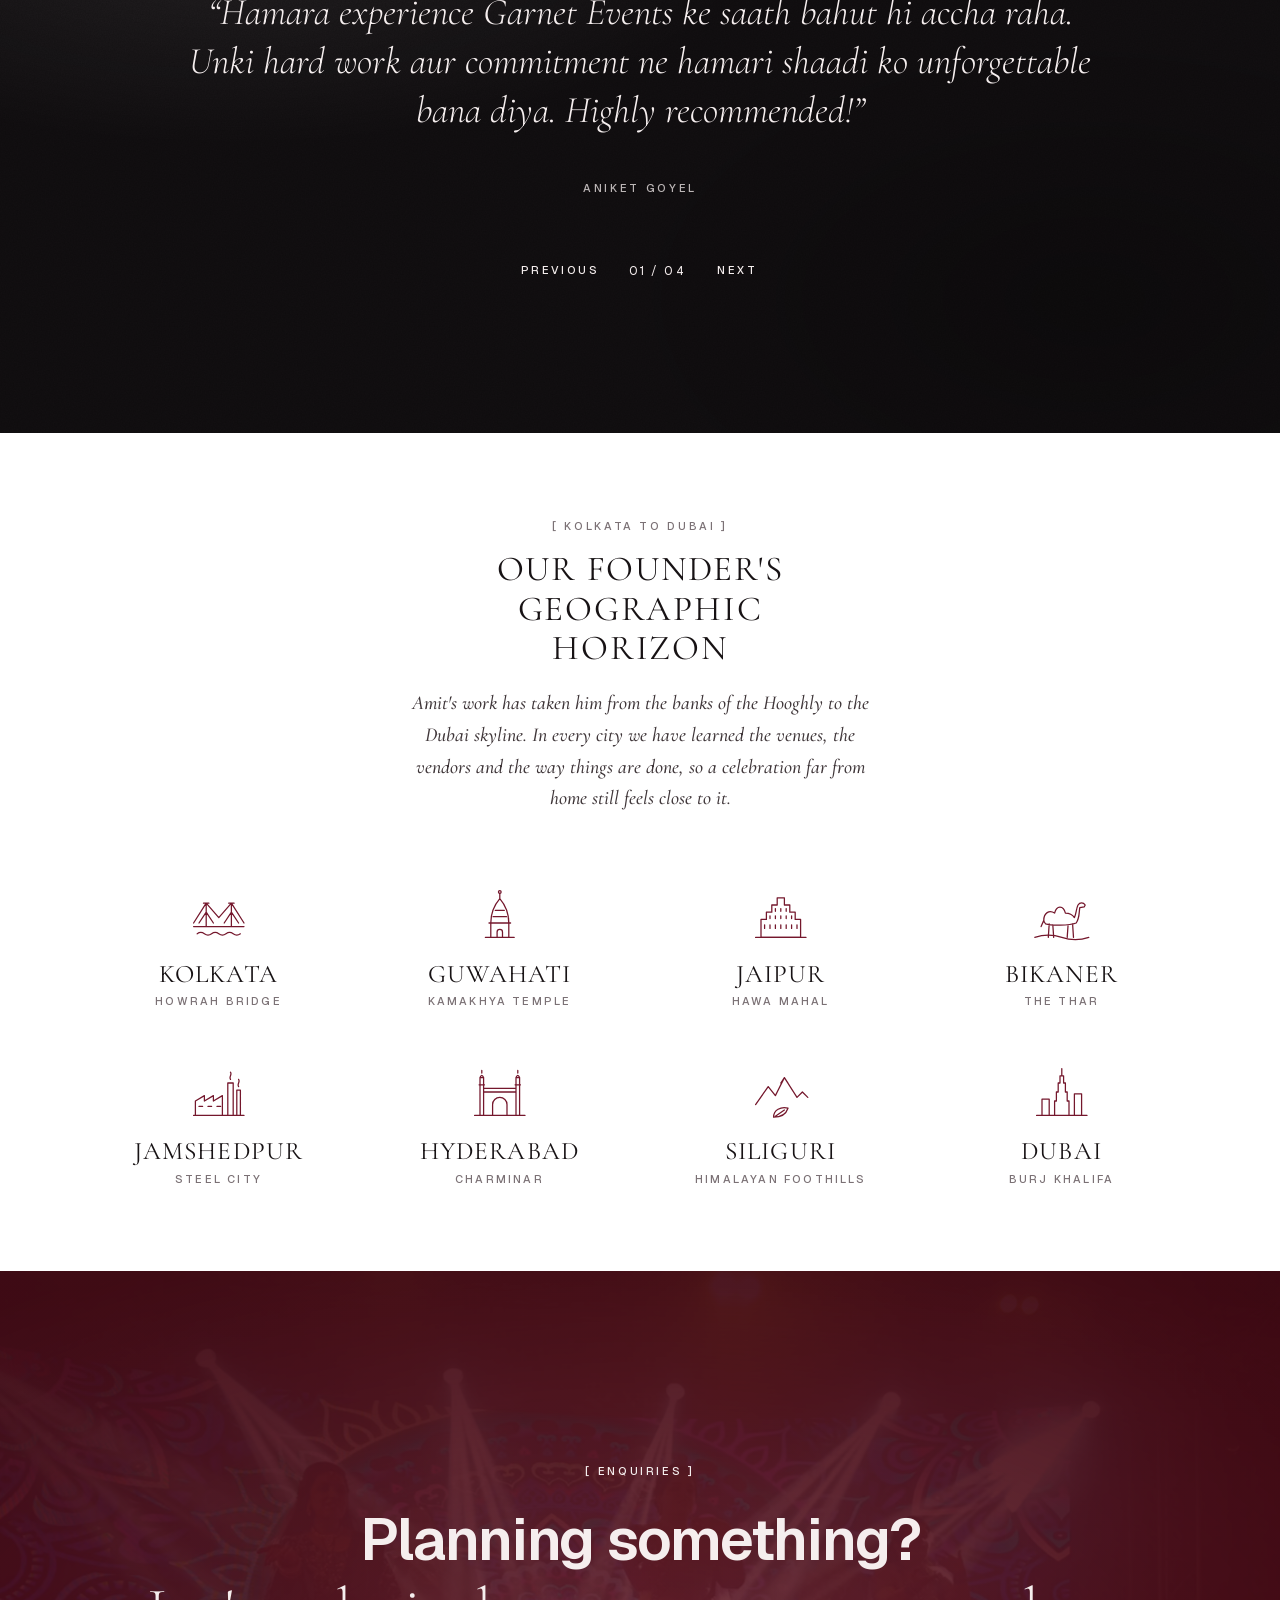
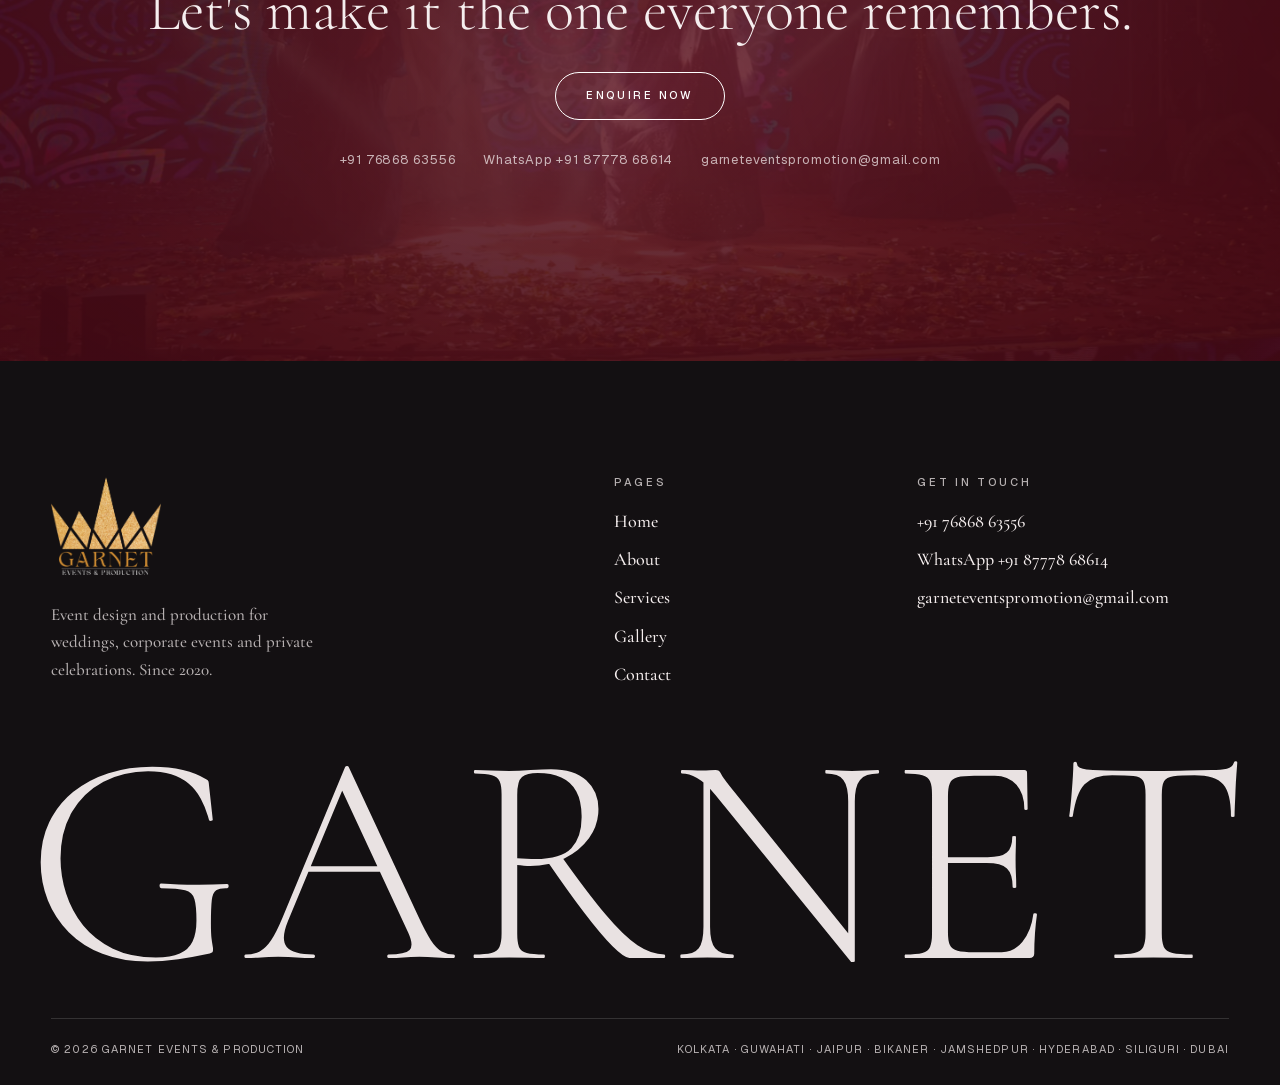
==== commit 7112eca6: "Use the 2026 reels on Services and Contact; trim home hero and headings - Home hero: nikah footage r" ====
--- a/index.html
+++ b/index.html
@@ -22,7 +22,7 @@
 <link rel="preload" href="assets/fonts/geist-latin.woff2" as="font" type="font/woff2" crossorigin>
 <link rel="preload" as="image" href="assets/img/home-hero-sm.webp" media="(max-width: 899px) and (max-aspect-ratio: 1/1)">
 <link rel="preload" as="image" href="assets/img/home-hero-1920.webp" media="(min-width: 900px), (min-aspect-ratio: 1/1)">
-<link rel="stylesheet" href="assets/css/site.css?v=6b38791bea">
+<link rel="stylesheet" href="assets/css/site.css?v=fbf21952dd">
 <script type="application/ld+json">{"@context": "https://schema.org", "@type": "Organization", "name": "Garnet Events & Production", "url": "https://garnetevents.in/", "logo": "https://garnetevents.in/assets/img/logo-full-light.png", "image": "https://garnetevents.in/assets/img/og-image.jpg", "description": "Event design and production for weddings, corporate events and private celebrations.", "foundingDate": "2020", "founder": {"@type": "Person", "name": "Amit Agarwal"}, "telephone": "+917686863556", "email": "garneteventspromotion@gmail.com", "areaServed": [{"@type": "City", "name": "Kolkata"}, {"@type": "City", "name": "Guwahati"}, {"@type": "City", "name": "Jaipur"}, {"@type": "City", "name": "Bikaner"}, {"@type": "City", "name": "Jamshedpur"}, {"@type": "City", "name": "Hyderabad"}, {"@type": "City", "name": "Siliguri"}, {"@type": "City", "name": "Dubai"}], "contactPoint": [{"@type": "ContactPoint", "telephone": "+917686863556", "contactType": "customer service", "availableLanguage": ["English", "Hindi"]}]}</script>
 </head>
 <body>
@@ -129,28 +129,28 @@
         <p class="svc-card__hi" lang="hi">योजना</p>
         <h3 class="svc-card__title"><span class="svc-card__num">I</span>Event planning</h3>
         <p class="svc-card__sub">(from concept to execution)</p>
-        <div class="svc-card__img svc-card__img--empty" aria-hidden="true"></div>
+        <div class="svc-card__img"><video muted loop playsinline preload="none" poster="assets/img/svc-planning-poster.webp" data-inview-src="assets/videos/svc-planning.mp4" aria-label="Mehendi entrance dressed in pink and white florals"></video></div>
         <p class="tiny">One plan, one budget and one timeline that everyone works from.</p>
       </article>
       <article class="rail__item svc-card svc-card--garnet">
         <p class="svc-card__hi" lang="hi">रचना</p>
         <h3 class="svc-card__title"><span class="svc-card__num">II</span>Event design</h3>
         <p class="svc-card__sub">(built around your vision)</p>
-        <div class="svc-card__img svc-card__img--empty" aria-hidden="true"></div>
+        <div class="svc-card__img"><video muted loop playsinline preload="none" poster="assets/img/svc-design-poster.webp" data-inview-src="assets/videos/svc-design.mp4" aria-label="Feather dreamcatcher decor hung for a haldi"></video></div>
         <p class="tiny">Theme, colour, layout and mood, designed as one look.</p>
       </article>
       <article class="rail__item svc-card svc-card--sage">
         <p class="svc-card__hi" lang="hi">स्थल</p>
         <h3 class="svc-card__title"><span class="svc-card__num">III</span>Venue selection</h3>
         <p class="svc-card__sub">(the right room, the right city)</p>
-        <div class="svc-card__img svc-card__img--empty" aria-hidden="true"></div>
+        <div class="svc-card__img"><video muted loop playsinline preload="none" poster="assets/img/svc-venue-poster.webp" data-inview-src="assets/videos/svc-venue.mp4" aria-label="Banquet hall stage lit gold with yellow florals"></video></div>
         <p class="tiny">We shortlist, visit and negotiate, so you only see the good ones.</p>
       </article>
       <article class="rail__item svc-card svc-card--black">
         <p class="svc-card__hi" lang="hi">समन्वय</p>
         <h3 class="svc-card__title"><span class="svc-card__num">IV</span>Vendor coordination</h3>
         <p class="svc-card__sub">(one team, every vendor)</p>
-        <div class="svc-card__img svc-card__img--empty" aria-hidden="true"></div>
+        <div class="svc-card__img"><video muted loop playsinline preload="none" poster="assets/img/svc-vendors-poster.webp" data-inview-src="assets/videos/svc-vendors.mp4" aria-label="Mehendi artist working on a bride&#x27;s hands"></video></div>
         <p class="tiny">Caterers, florists, decorators and artists, briefed and held to the plan.</p>
       </article>
       <article class="rail__item svc-card svc-card--sage">
@@ -164,14 +164,14 @@
         <p class="svc-card__hi" lang="hi">संचालन</p>
         <h3 class="svc-card__title"><span class="svc-card__num">VI</span>On-site management</h3>
         <p class="svc-card__sub">(so the day runs to plan)</p>
-        <div class="svc-card__img svc-card__img--empty" aria-hidden="true"></div>
+        <div class="svc-card__img"><video muted loop playsinline preload="none" poster="assets/img/svc-onsite-poster.webp" data-inview-src="assets/videos/svc-onsite.mp4" aria-label="Crew setting up stage screens before guests arrive"></video></div>
         <p class="tiny">Our team runs the floor, the timings and the surprises.</p>
       </article>
       <article class="rail__item svc-card svc-card--sage">
         <p class="svc-card__hi" lang="hi">व्यवस्था</p>
         <h3 class="svc-card__title"><span class="svc-card__num">VII</span>Logistics</h3>
         <p class="svc-card__sub">(the unglamorous part, done well)</p>
-        <div class="svc-card__img svc-card__img--empty" aria-hidden="true"></div>
+        <div class="svc-card__img"><video muted loop playsinline preload="none" poster="assets/img/svc-logistics-poster.webp" data-inview-src="assets/videos/svc-logistics.mp4" aria-label="Baraat moving down the road with sparklers and dancing"></video></div>
         <p class="tiny">Guest movement, transport, schedules and contingencies.</p>
       </article>
       <article class="rail__item svc-card svc-card--black">
--- a/assets/css/site.css
+++ b/assets/css/site.css
@@ -256,8 +256,8 @@
 
 .hero__content { position: relative; z-index: 3; height: 100%; display: flex; flex-direction: column; padding-top: calc(var(--header-h) + 32px); padding-bottom: 40px; }
 .hero__center { margin: auto 0; display: grid; justify-items: center; text-align: center; gap: 22px; }
-.hero__title { text-shadow: 0 2px 28px rgba(18,10,12,.45); font-family: var(--serif); font-weight: 300; text-transform: uppercase; line-height: .88; letter-spacing: .005em; font-size: clamp(3.1rem, 1rem + 9.4vw, 10rem); }
-.hero__title .script { display: block; font-size: .5em; line-height: 1.2; margin: .05em 0 -.04em; color: #fff; }
+.hero__title { text-shadow: 0 2px 28px rgba(18,10,12,.45); font-family: var(--serif); font-weight: 300; text-transform: uppercase; line-height: .88; letter-spacing: .005em; font-size: clamp(2.5rem, 1rem + 5.4vw, 6.25rem); }
+.hero__title .script { display: block; font-size: .6em; line-height: 1.2; margin: .05em 0 -.04em; color: #fff; }
 .hero__lead { max-width: 34ch; font-size: clamp(1.125rem, 1.05rem + .4vw, 1.375rem); line-height: 1.45; font-style: italic; color: rgba(255,255,255,.88); }
 .hero__corners { display: none; }
 @media (min-width: 900px) {
@@ -273,7 +273,7 @@
 /* inner hero: title bottom-left, lead bottom-right */
 .hero--inner .hero__content { justify-content: flex-end; padding-bottom: clamp(36px, 6vw, 72px); }
 .hero--inner .hero__row { display: grid; gap: 20px; padding-inline: 8px; }
-.hero--inner .hero__title { font-size: clamp(2.9rem, 1rem + 8vw, 8.5rem); }
+.hero--inner .hero__title { font-size: clamp(2.4rem, 1rem + 4.6vw, 5.5rem); }
 @media (max-width: 899px) { .hero--inner .hero__lead { padding-right: 52px; } } /* clear of the pause button */
 .hero--inner .hero__title .script { display: inline; font-size: .42em; margin: 0 0 0 .2em; vertical-align: .35em; line-height: 1; }
 @media (min-width: 900px) {
@@ -335,7 +335,7 @@
 .svc-card__num { display: block; font: 500 .6875rem/1 var(--sans); letter-spacing: .24em; opacity: .65; margin-bottom: 8px; }
 .svc-card__sub { font-style: italic; font-size: 1rem; opacity: .8; }
 .svc-card__img { aspect-ratio: 4 / 5; overflow: hidden; margin: 4px 6px; }
-.svc-card__img img { width: 100%; height: 100%; object-fit: cover; transition: transform 1.2s var(--ease-out); }
+.svc-card__img img, .svc-card__img video { width: 100%; height: 100%; object-fit: cover; transition: transform 1.2s var(--ease-out); }
 /* photo to come: keep the frame so the cards line up */
 .svc-card__img--empty { background: linear-gradient(135deg, rgba(0,0,0,.05), rgba(0,0,0,.12)); outline: 1px dashed rgba(0,0,0,.18); outline-offset: -1px; }
 .svc-card--garnet .svc-card__img--empty, .svc-card--black .svc-card__img--empty { background: linear-gradient(135deg, rgba(255,255,255,.05), rgba(255,255,255,.12)); outline-color: rgba(255,255,255,.22); }
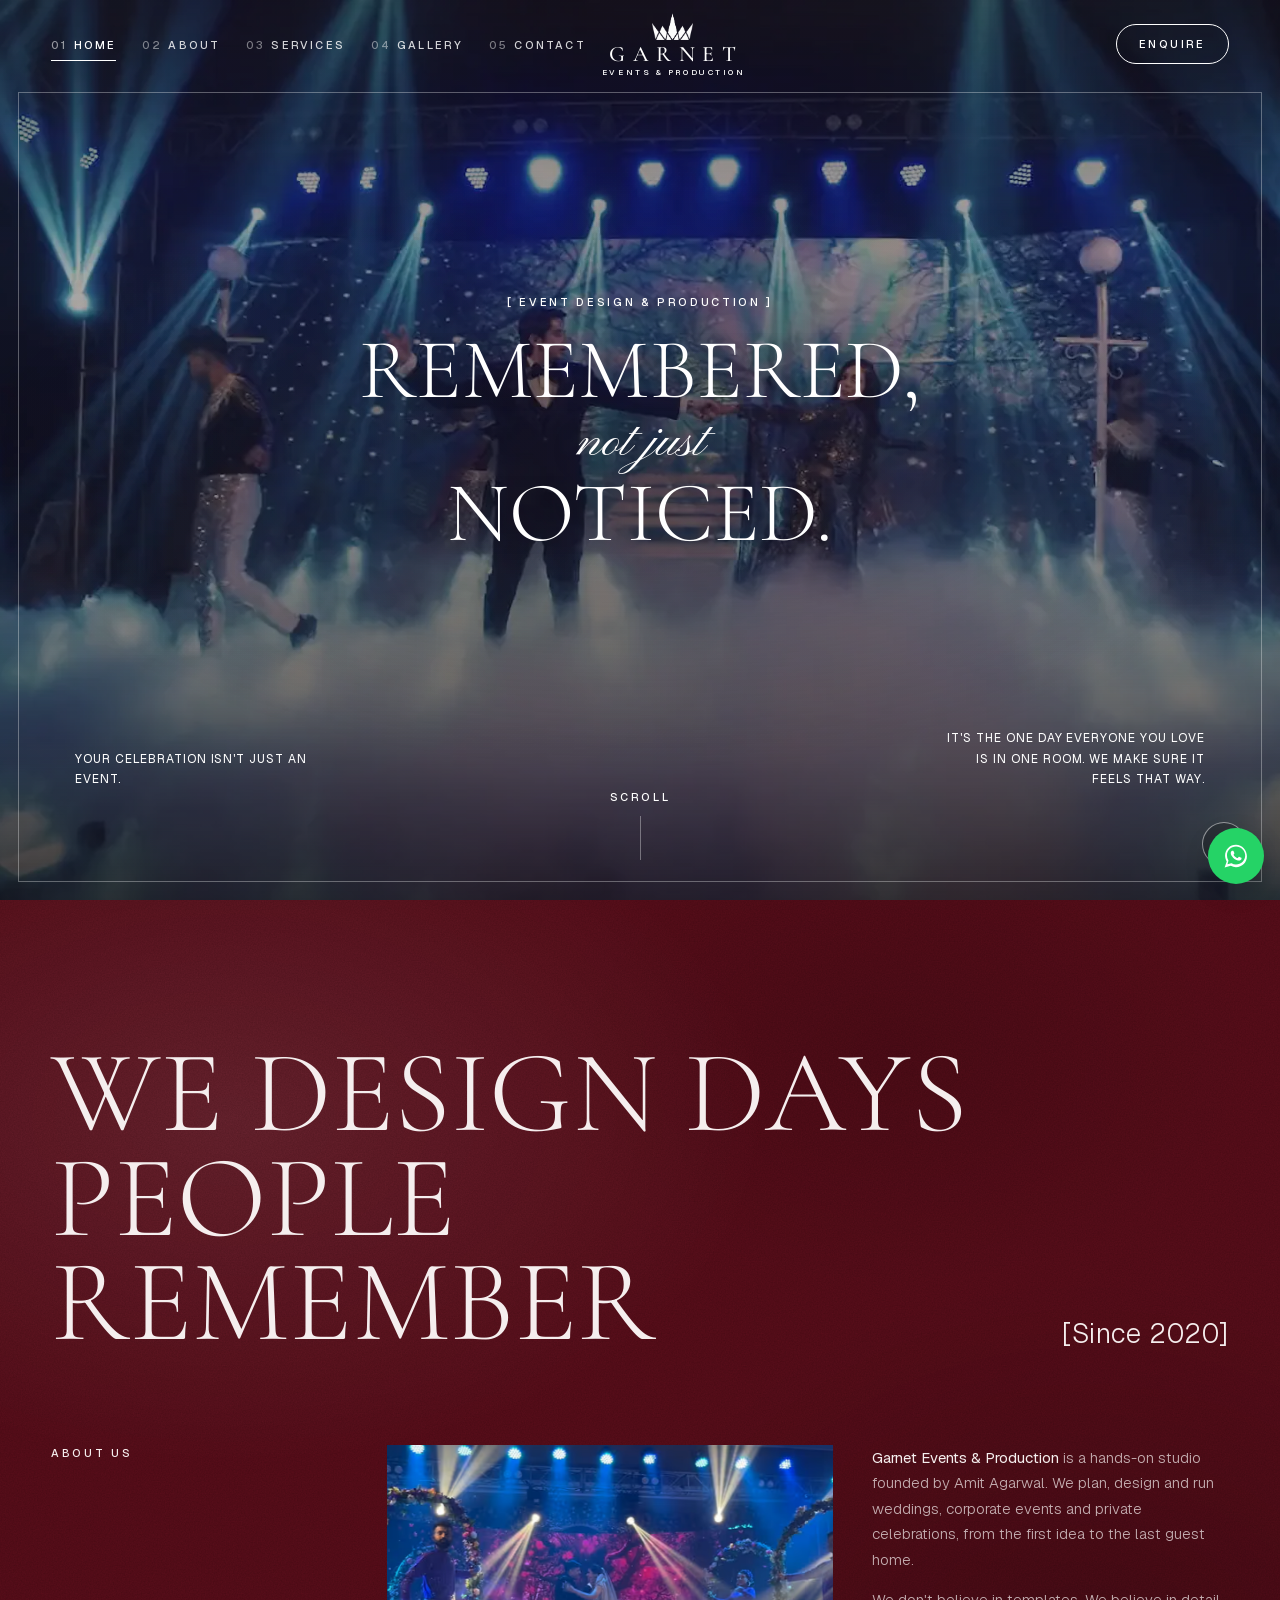
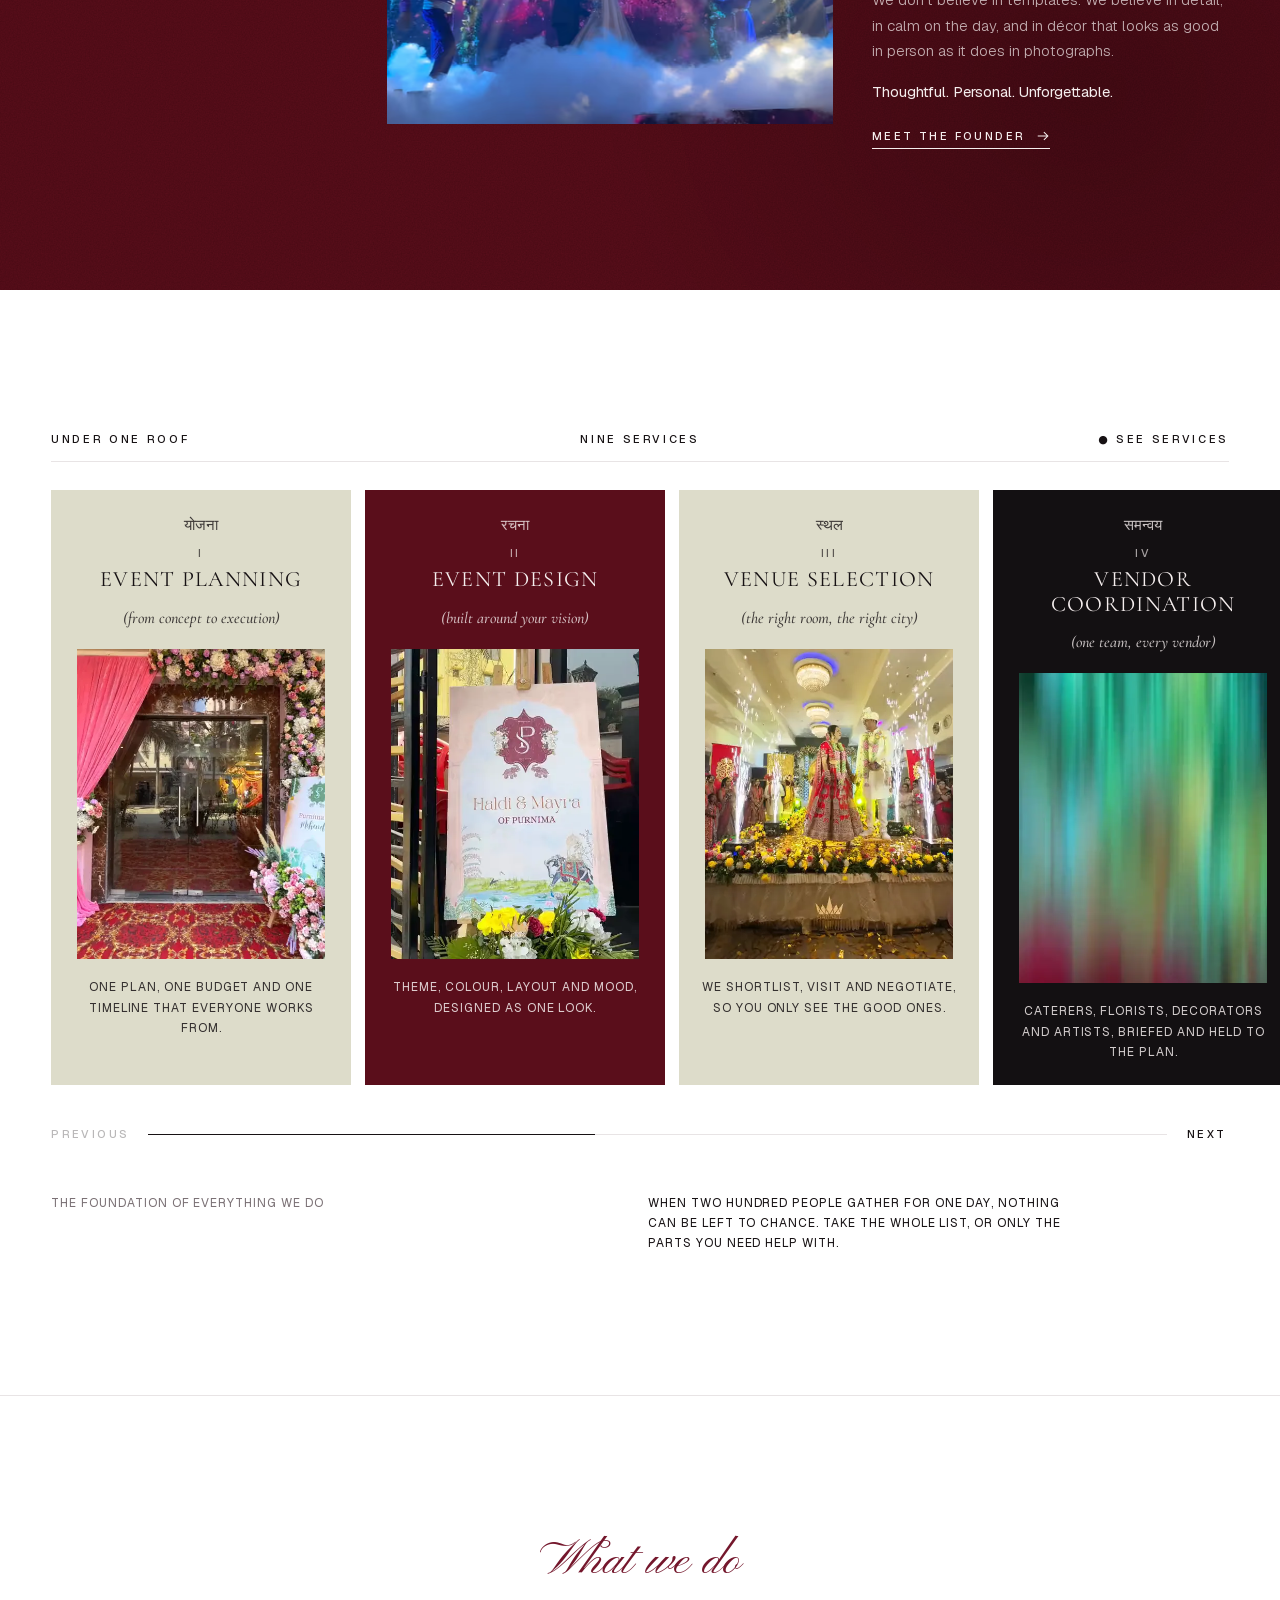
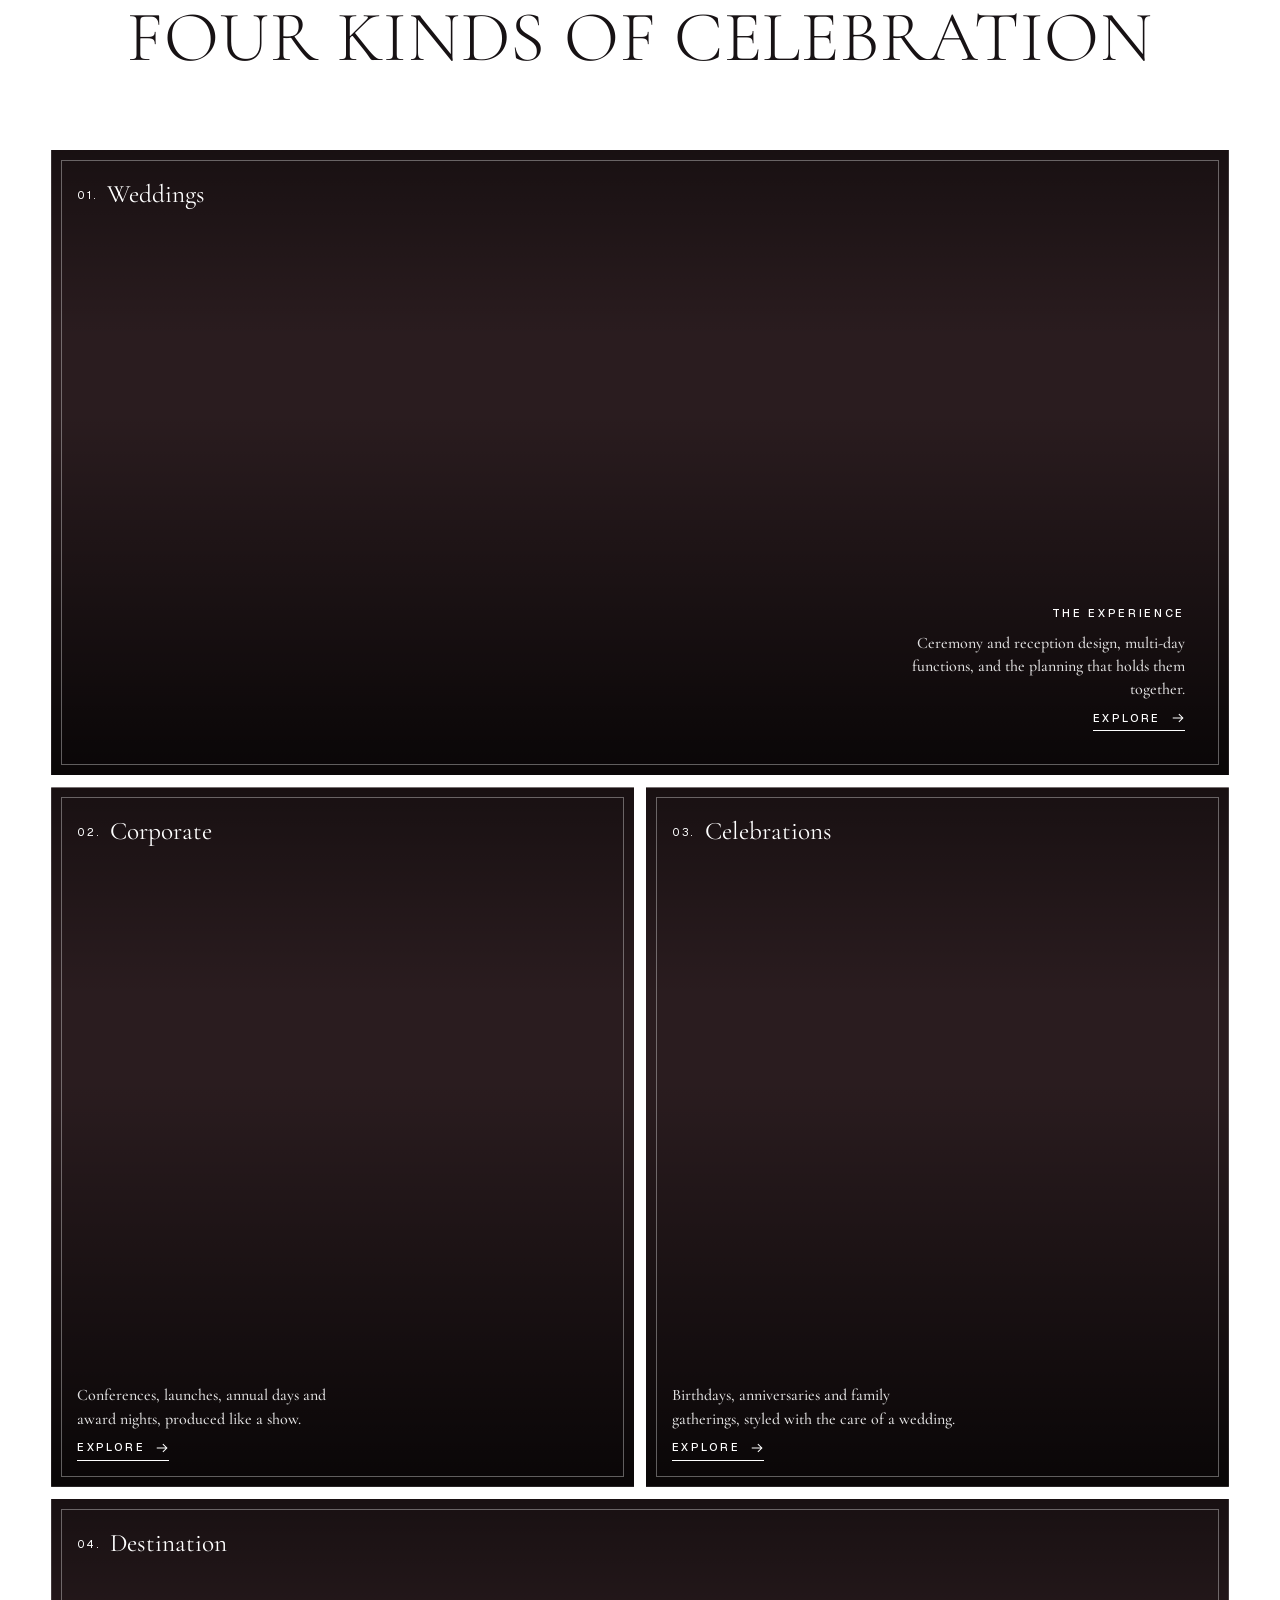
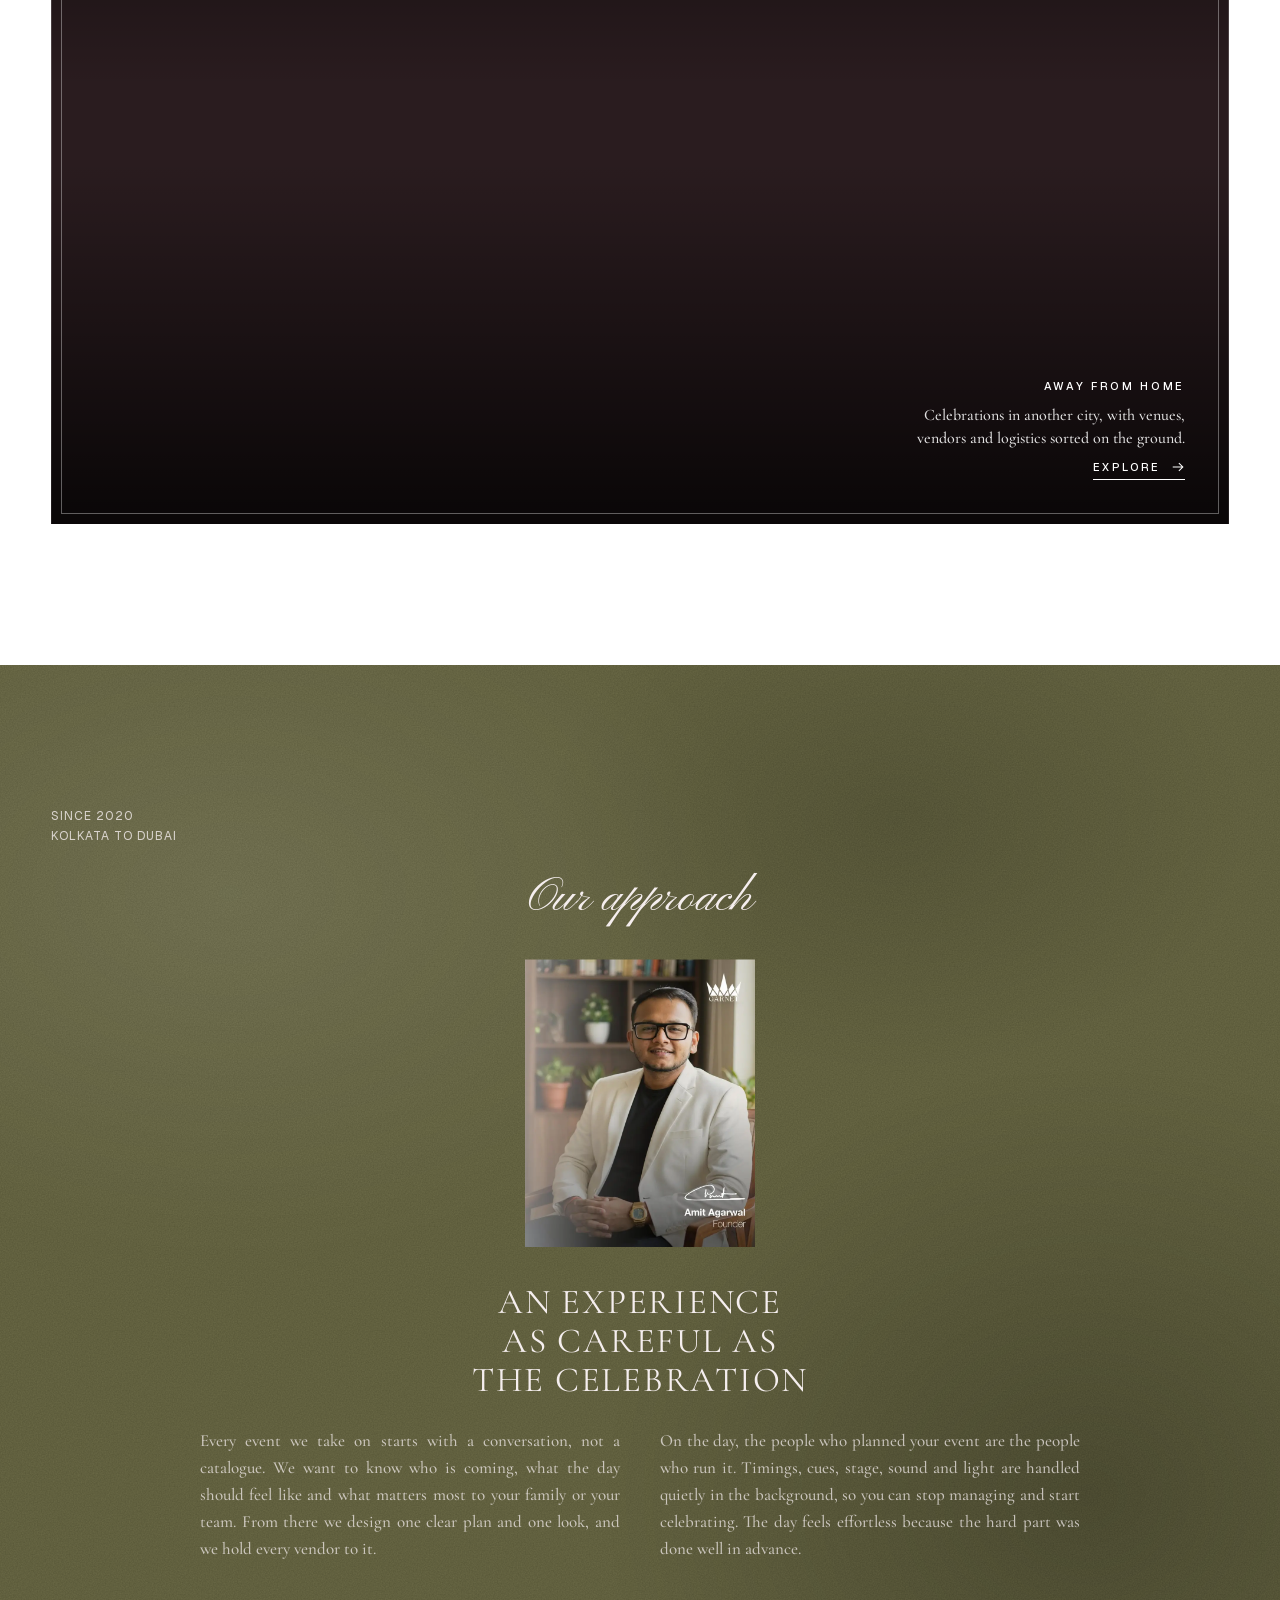
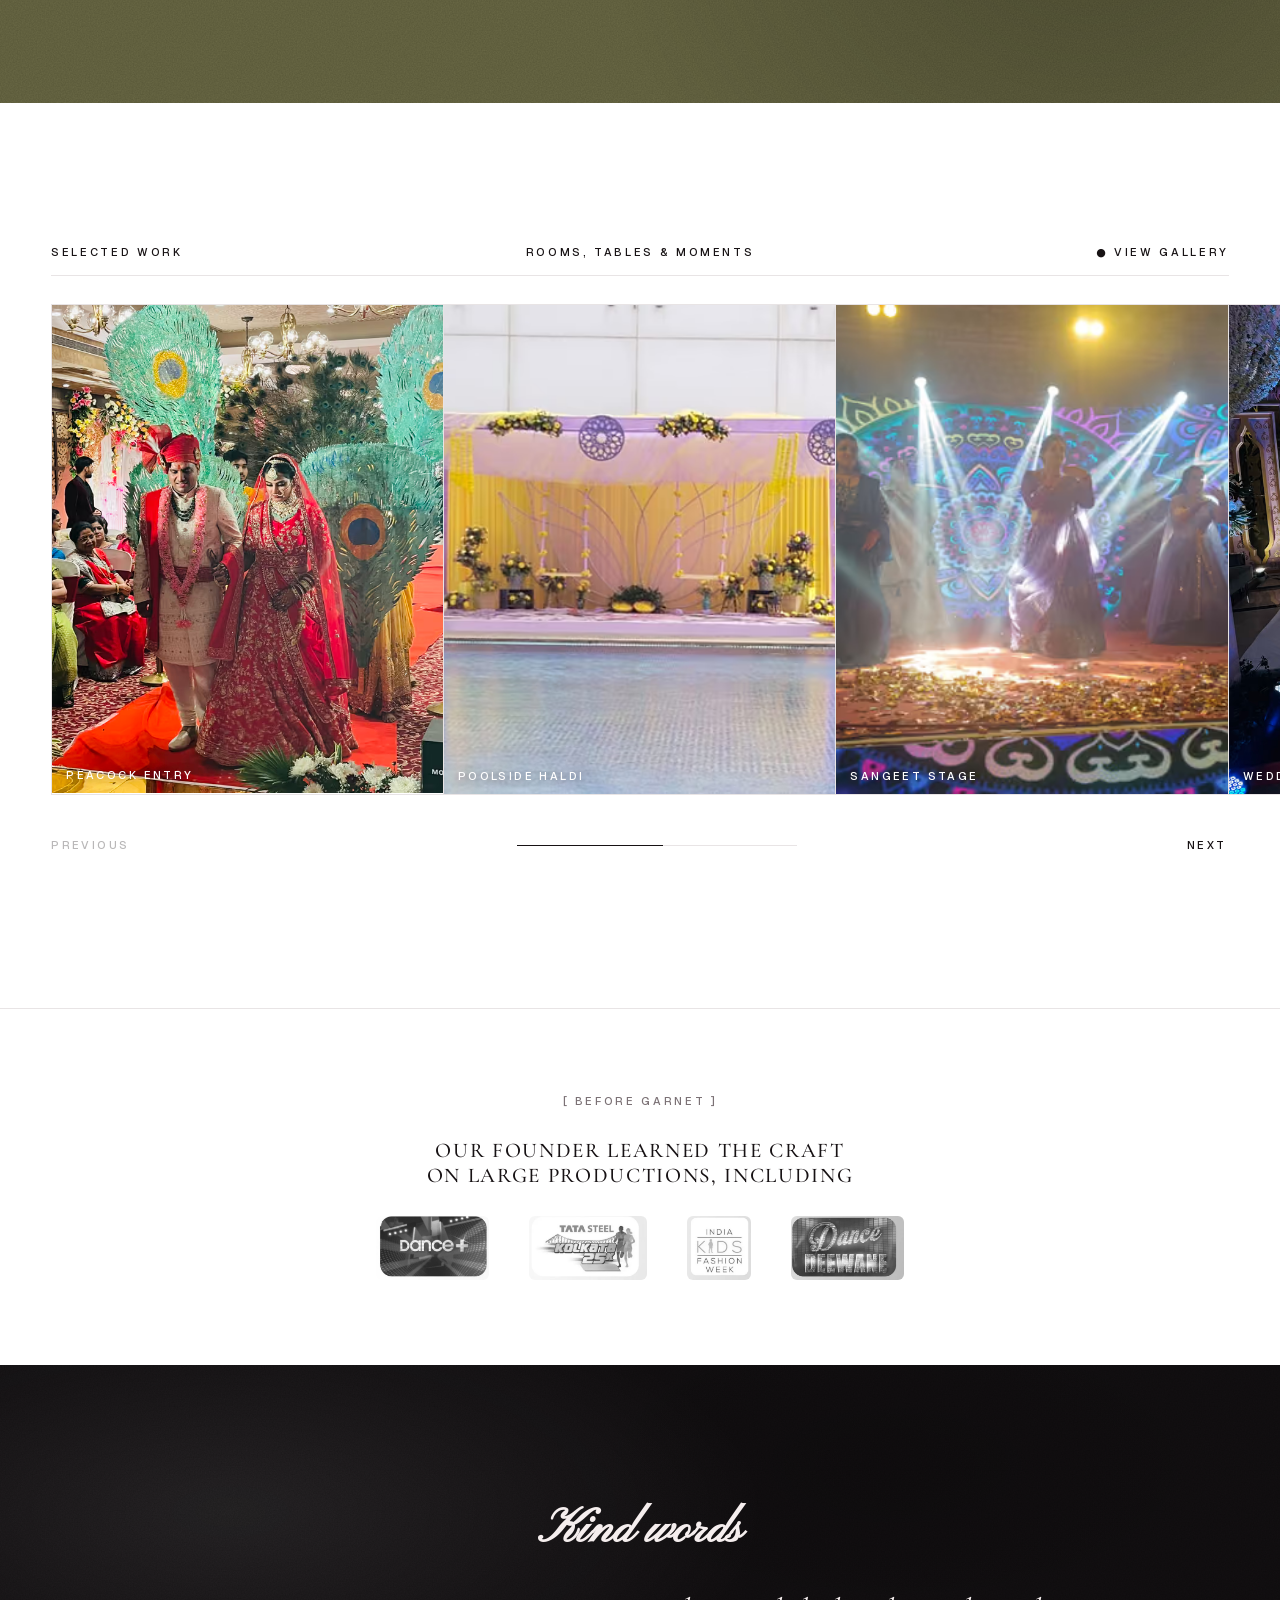
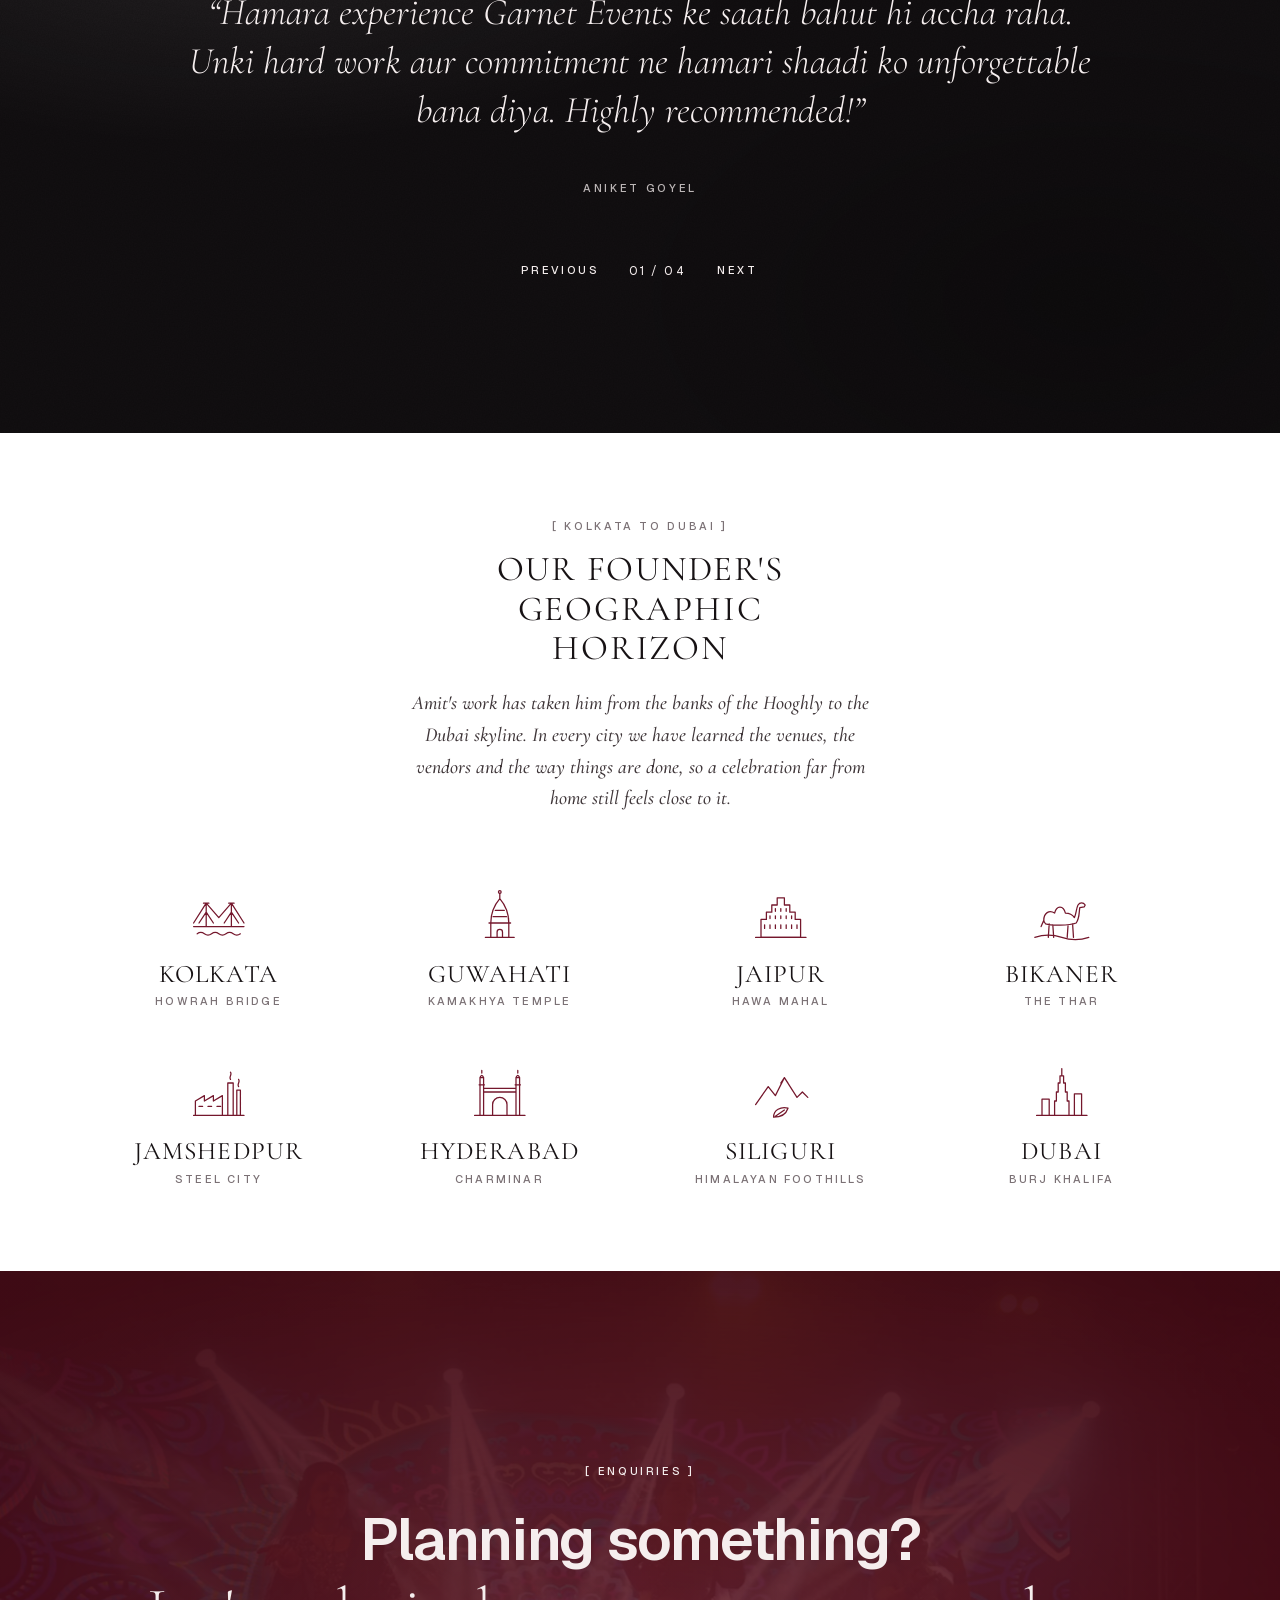
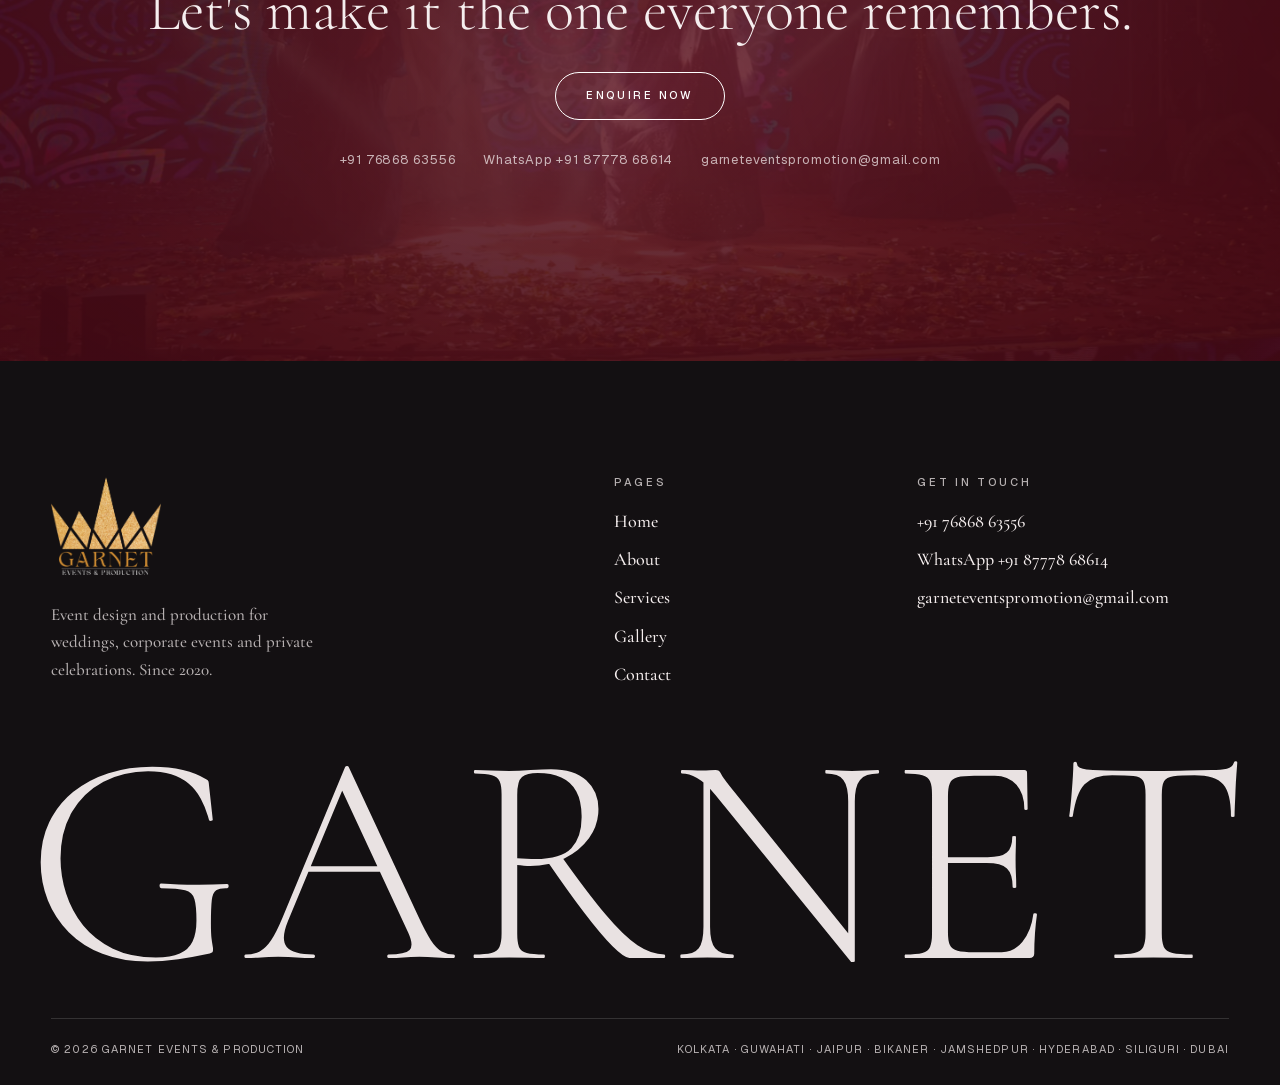
==== commit f31676a1: "Give every service card a 2026-reel clip - Vendor coordination: tiered celebration cake (replaces th" ====
--- a/index.html
+++ b/index.html
@@ -150,14 +150,14 @@
         <p class="svc-card__hi" lang="hi">समन्वय</p>
         <h3 class="svc-card__title"><span class="svc-card__num">IV</span>Vendor coordination</h3>
         <p class="svc-card__sub">(one team, every vendor)</p>
-        <div class="svc-card__img"><video muted loop playsinline preload="none" poster="assets/img/svc-vendors-poster.webp" data-inview-src="assets/videos/svc-vendors.mp4" aria-label="Mehendi artist working on a bride&#x27;s hands"></video></div>
+        <div class="svc-card__img"><video muted loop playsinline preload="none" poster="assets/img/svc-vendors-poster.webp" data-inview-src="assets/videos/svc-vendors.mp4" aria-label="Tiered celebration cake on a pastel dessert table"></video></div>
         <p class="tiny">Caterers, florists, decorators and artists, briefed and held to the plan.</p>
       </article>
       <article class="rail__item svc-card svc-card--sage">
         <p class="svc-card__hi" lang="hi">सज्जा</p>
         <h3 class="svc-card__title"><span class="svc-card__num">V</span>Décor & styling</h3>
         <p class="svc-card__sub">(the atmosphere)</p>
-        <div class="svc-card__img"><picture><source type="image/avif" srcset="assets/img/birthday-florals-640.avif 640w, assets/img/birthday-florals-1080.avif 1080w, assets/img/birthday-florals-1600.avif 1600w" sizes="300px"><img src="assets/img/birthday-florals-1080.webp" srcset="assets/img/birthday-florals-640.webp 640w, assets/img/birthday-florals-1080.webp 1080w, assets/img/birthday-florals-1600.webp 1600w" sizes="300px" width="1600" height="2000" alt="Ceiling of pink and peach roses above a children&#x27;s birthday set" loading="lazy" decoding="async"></picture></div>
+        <div class="svc-card__img"><video muted loop playsinline preload="none" poster="assets/img/svc-decor-poster.webp" data-inview-src="assets/videos/svc-decor.mp4" aria-label="Ballroom ceiling covered in roses, shifting from gold to pink light"></video></div>
         <p class="tiny">Flowers, fabric, light and tablescapes that look as good in person as in photographs.</p>
       </article>
       <article class="rail__item svc-card svc-card--garnet">
@@ -178,14 +178,14 @@
         <p class="svc-card__hi" lang="hi">ध्वनि · प्रकाश</p>
         <h3 class="svc-card__title"><span class="svc-card__num">VIII</span>Sound & light</h3>
         <p class="svc-card__sub">(audio-visual production)</p>
-        <div class="svc-card__img"><picture><source type="image/avif" srcset="assets/img/stage-haze-640.avif 640w, assets/img/stage-haze-1080.avif 1080w, assets/img/stage-haze-1600.avif 1600w" sizes="300px"><img src="assets/img/stage-haze-1080.webp" srcset="assets/img/stage-haze-640.webp 640w, assets/img/stage-haze-1080.webp 1080w, assets/img/stage-haze-1600.webp 1600w" sizes="300px" width="1600" height="900" alt="Moving-head beams and low fog across a wedding stage during a performance" loading="lazy" decoding="async"></picture></div>
+        <div class="svc-card__img"><video muted loop playsinline preload="none" poster="assets/img/svc-light-poster.webp" data-inview-src="assets/videos/svc-light.mp4" aria-label="Performers on stage under purple wash lighting"></video></div>
         <p class="tiny">Stage, sound, lighting and screens for performances and presentations.</p>
       </article>
       <article class="rail__item svc-card svc-card--sage">
         <p class="svc-card__hi" lang="hi">मनोरंजन</p>
         <h3 class="svc-card__title"><span class="svc-card__num">IX</span>Entertainment</h3>
         <p class="svc-card__sub">(artists and performers)</p>
-        <div class="svc-card__img"><picture><source type="image/avif" srcset="assets/img/krishna-leela-640.avif 640w, assets/img/krishna-leela-1080.avif 1080w, assets/img/krishna-leela-1600.avif 1600w" sizes="300px"><img src="assets/img/krishna-leela-1080.webp" srcset="assets/img/krishna-leela-640.webp 640w, assets/img/krishna-leela-1080.webp 1080w, assets/img/krishna-leela-1600.webp 1600w" sizes="300px" width="1600" height="2000" alt="Performers dressed as Radha and Krishna in front of a floral stage" loading="lazy" decoding="async"></picture></div>
+        <div class="svc-card__img"><video muted loop playsinline preload="none" poster="assets/img/svc-entertainment-poster.webp" data-inview-src="assets/videos/svc-entertainment.mp4" aria-label="Shadow-dance act performed behind a lit circular screen"></video></div>
         <p class="tiny">Singers, DJs, dancers and anchors, booked and cued.</p>
       </article>
       </div>
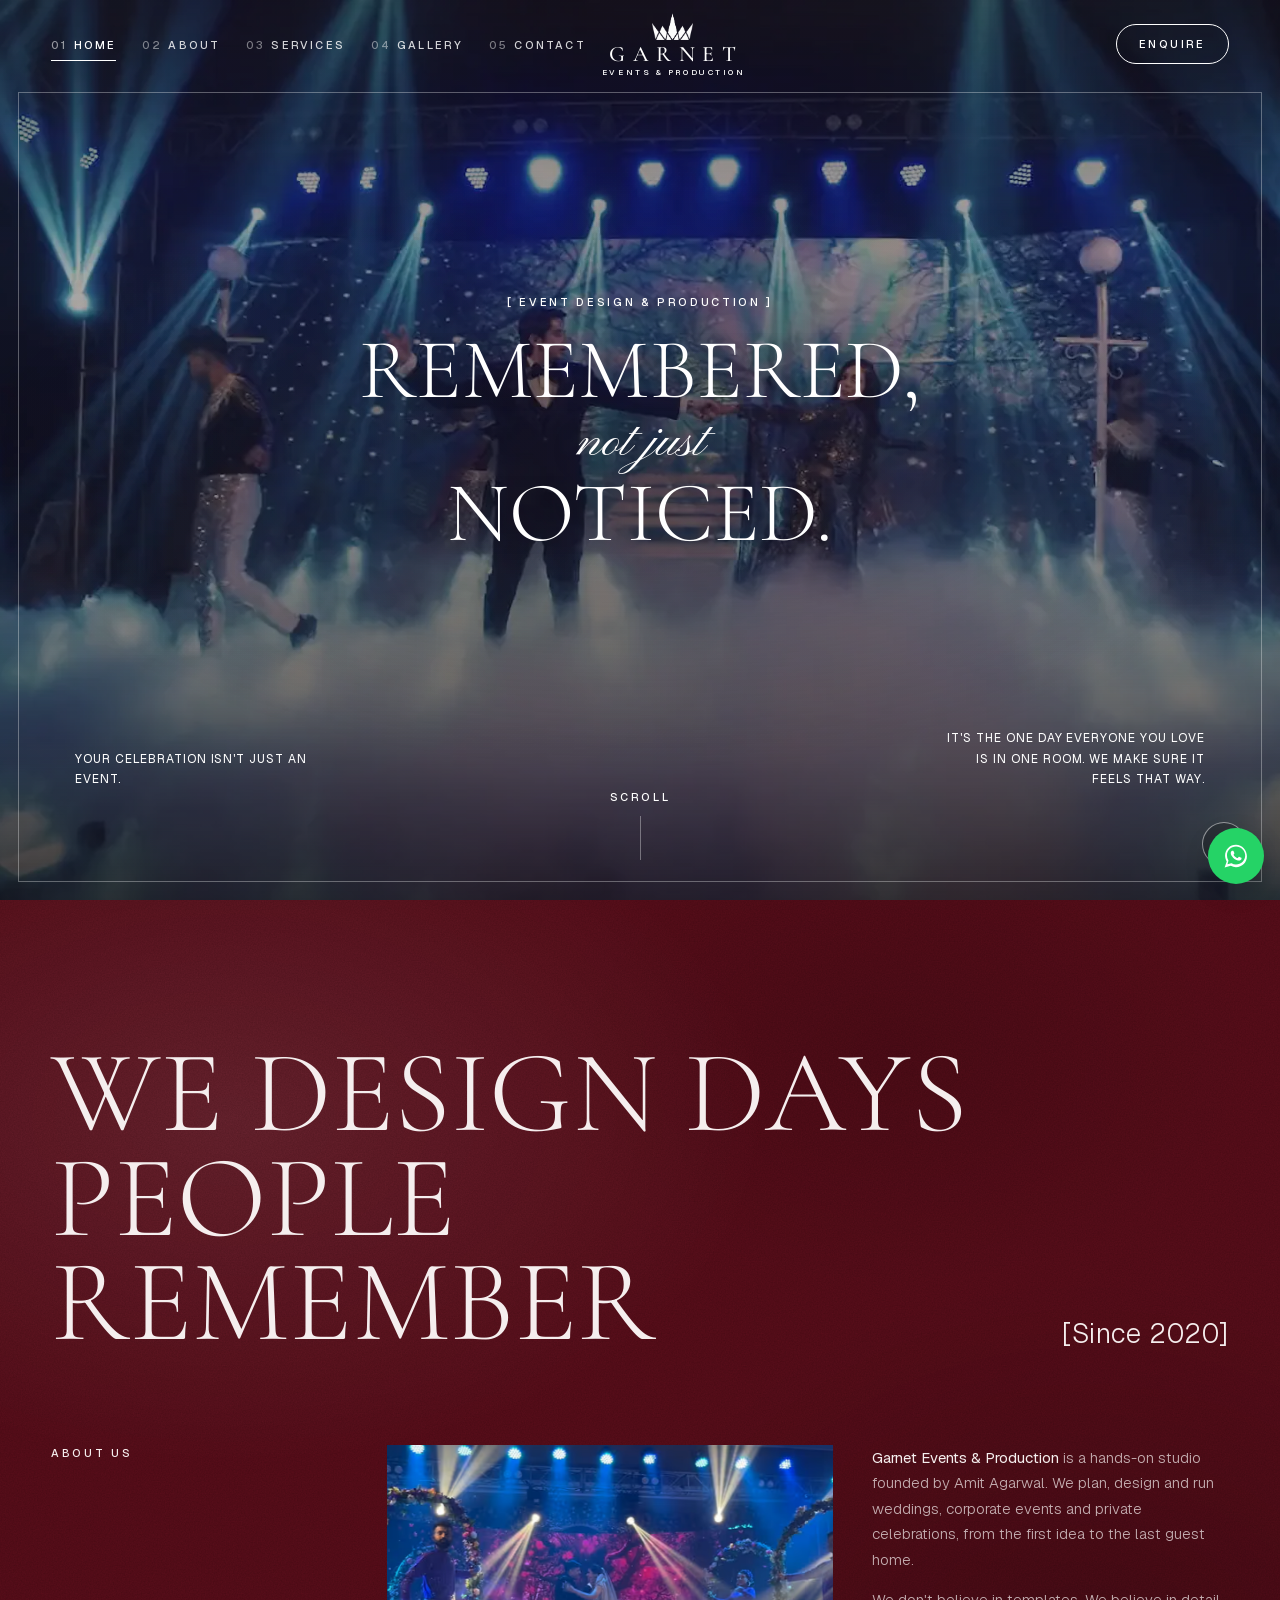
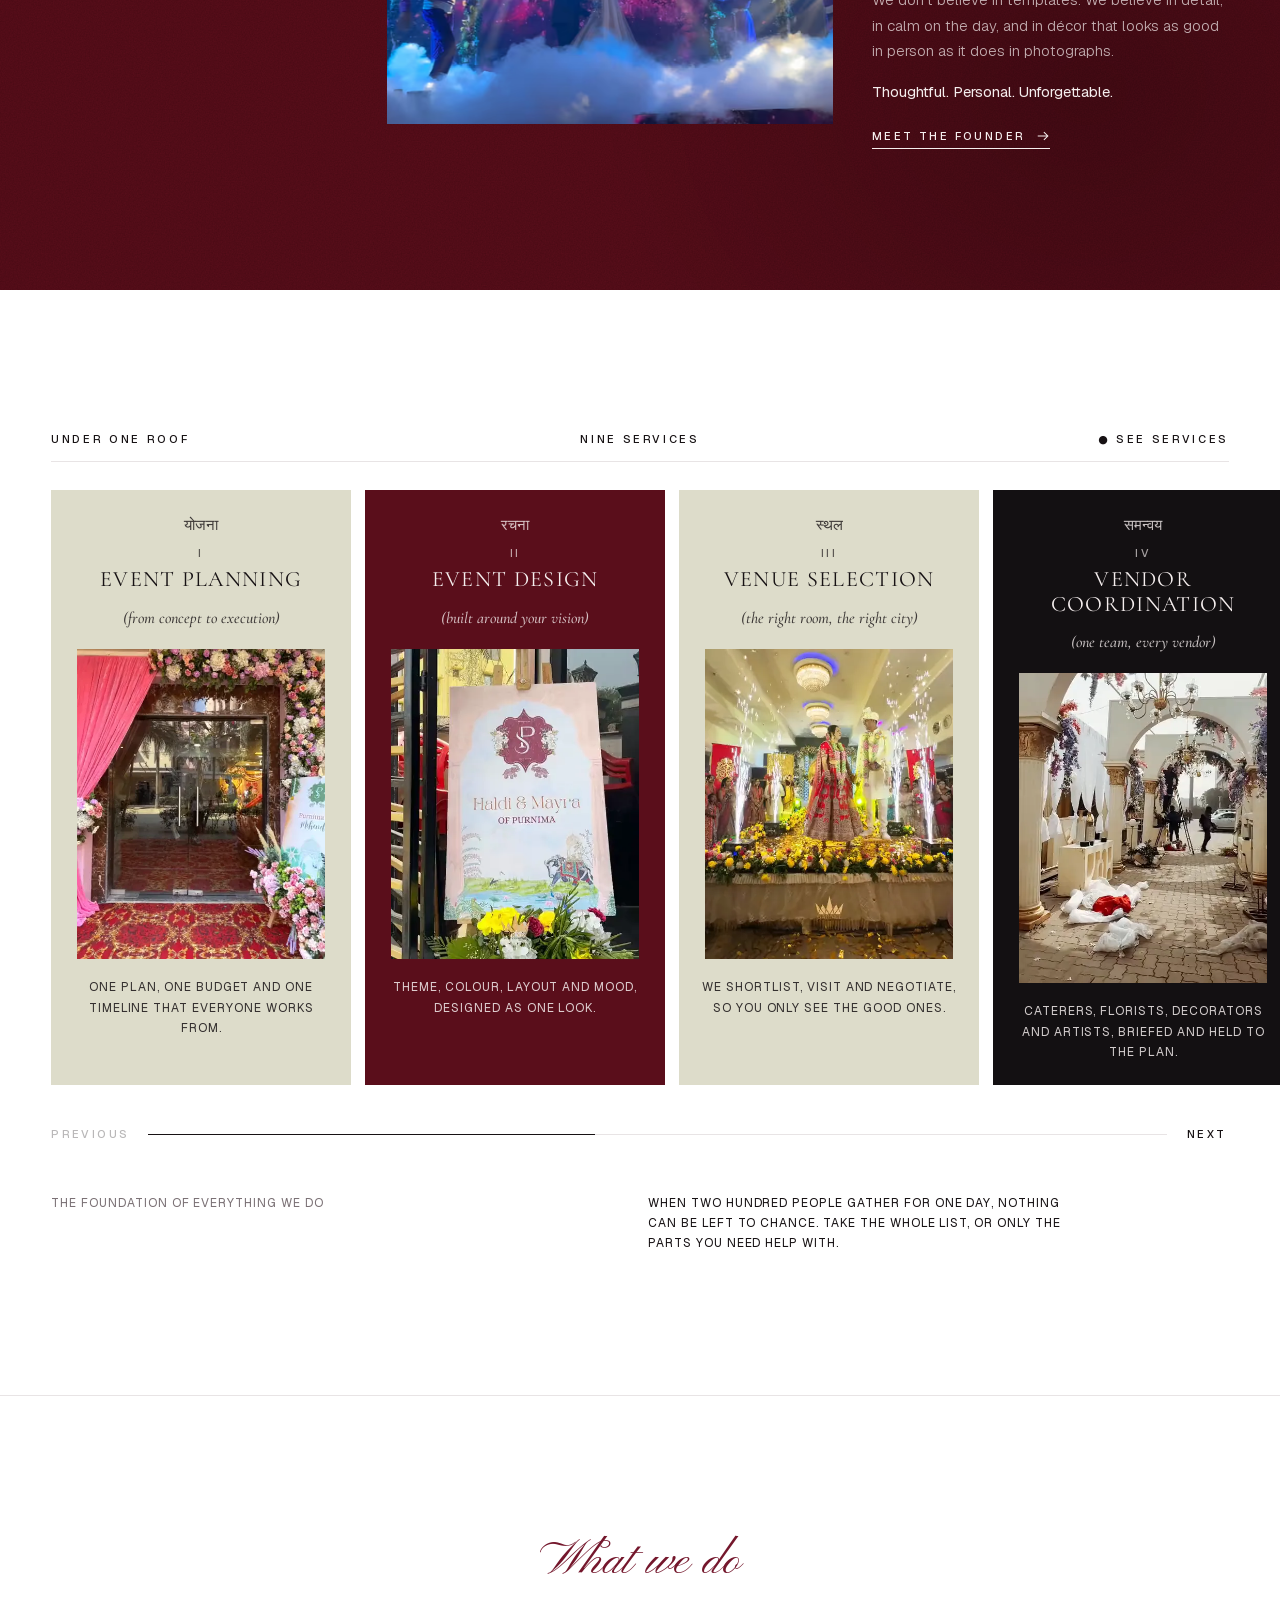
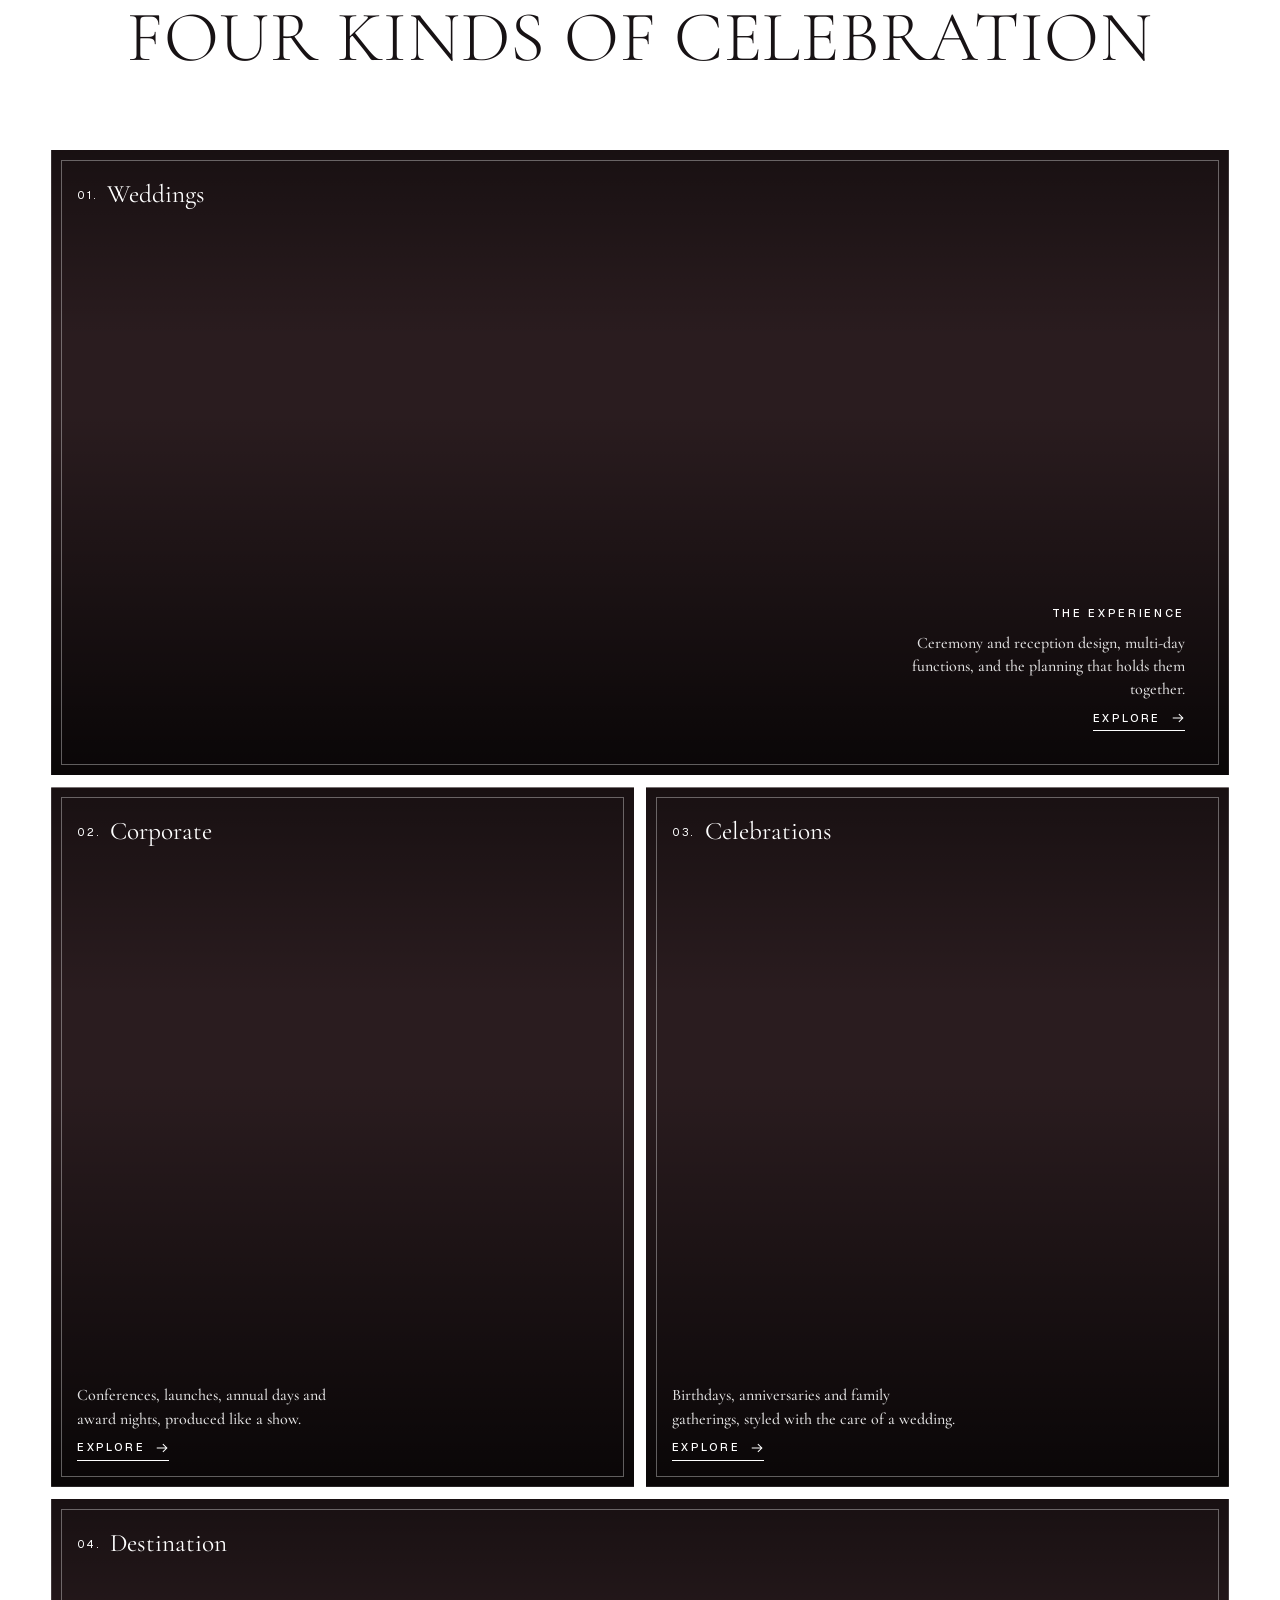
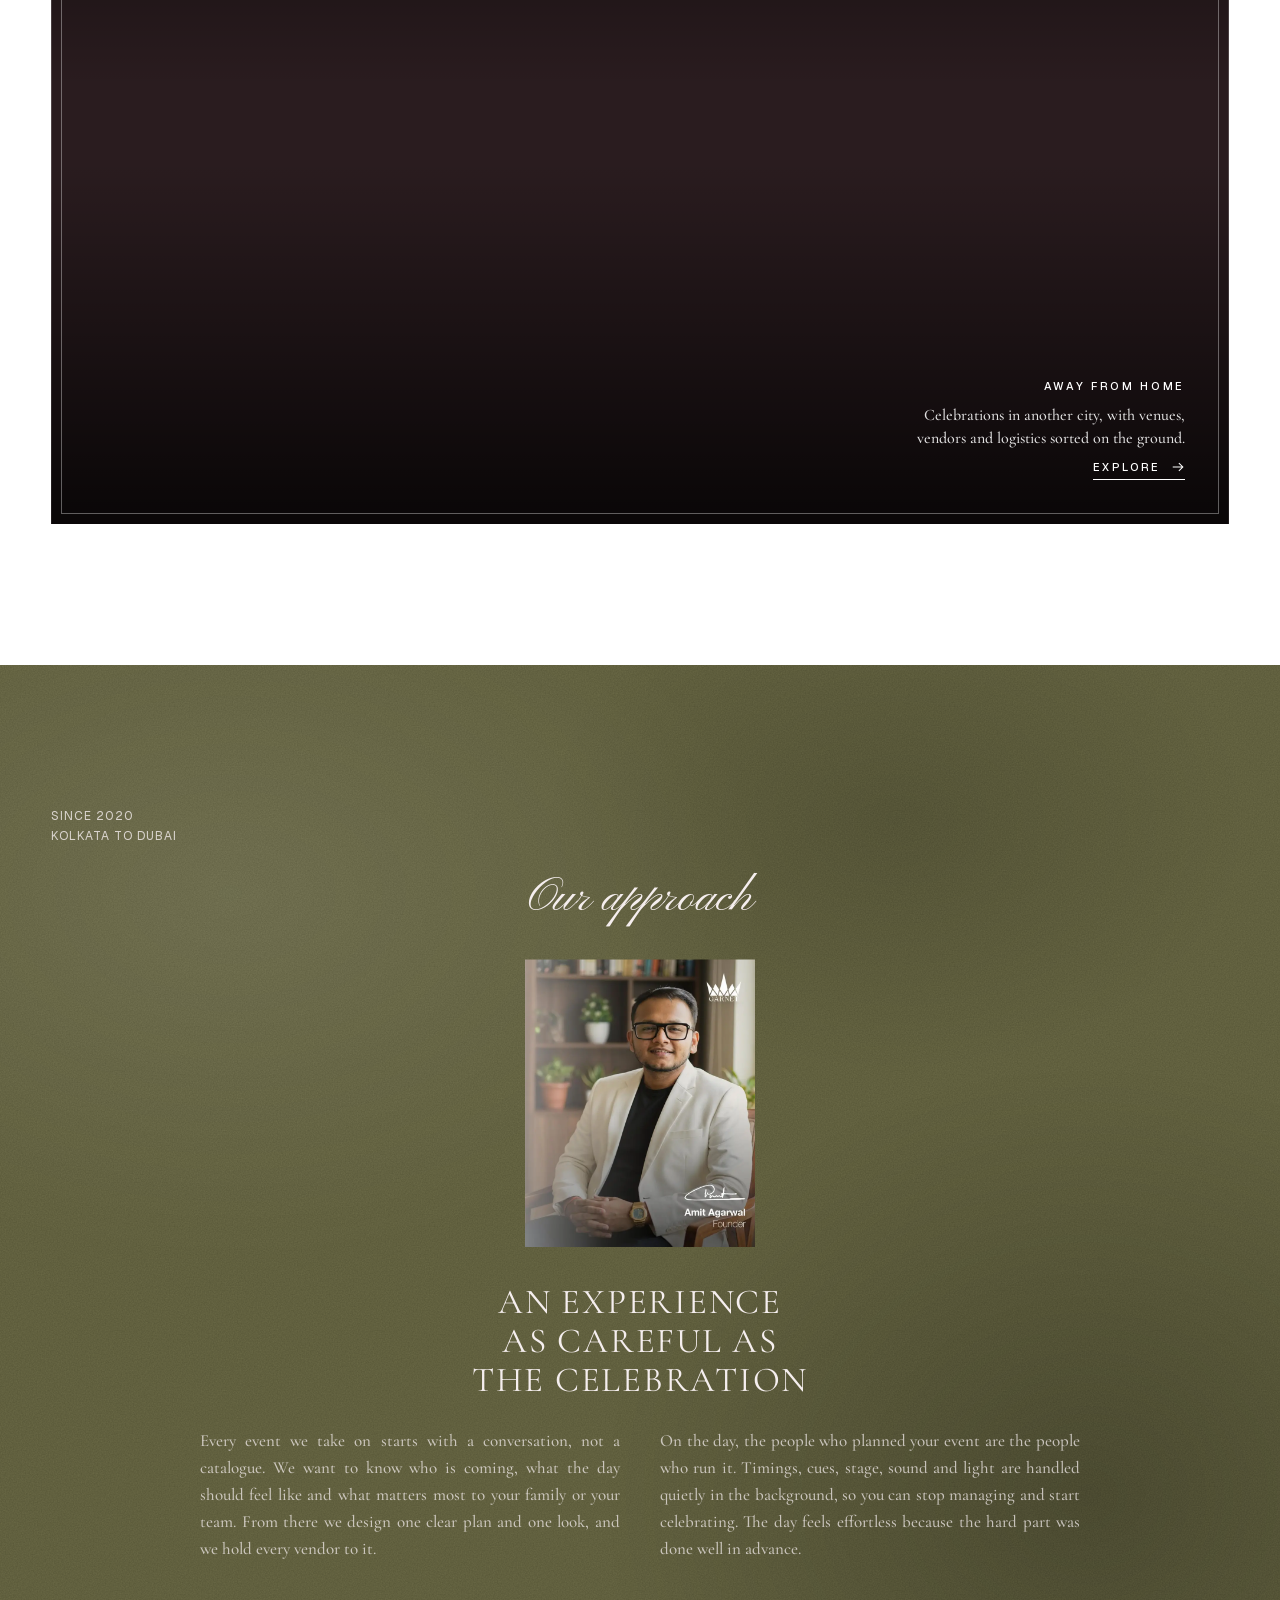
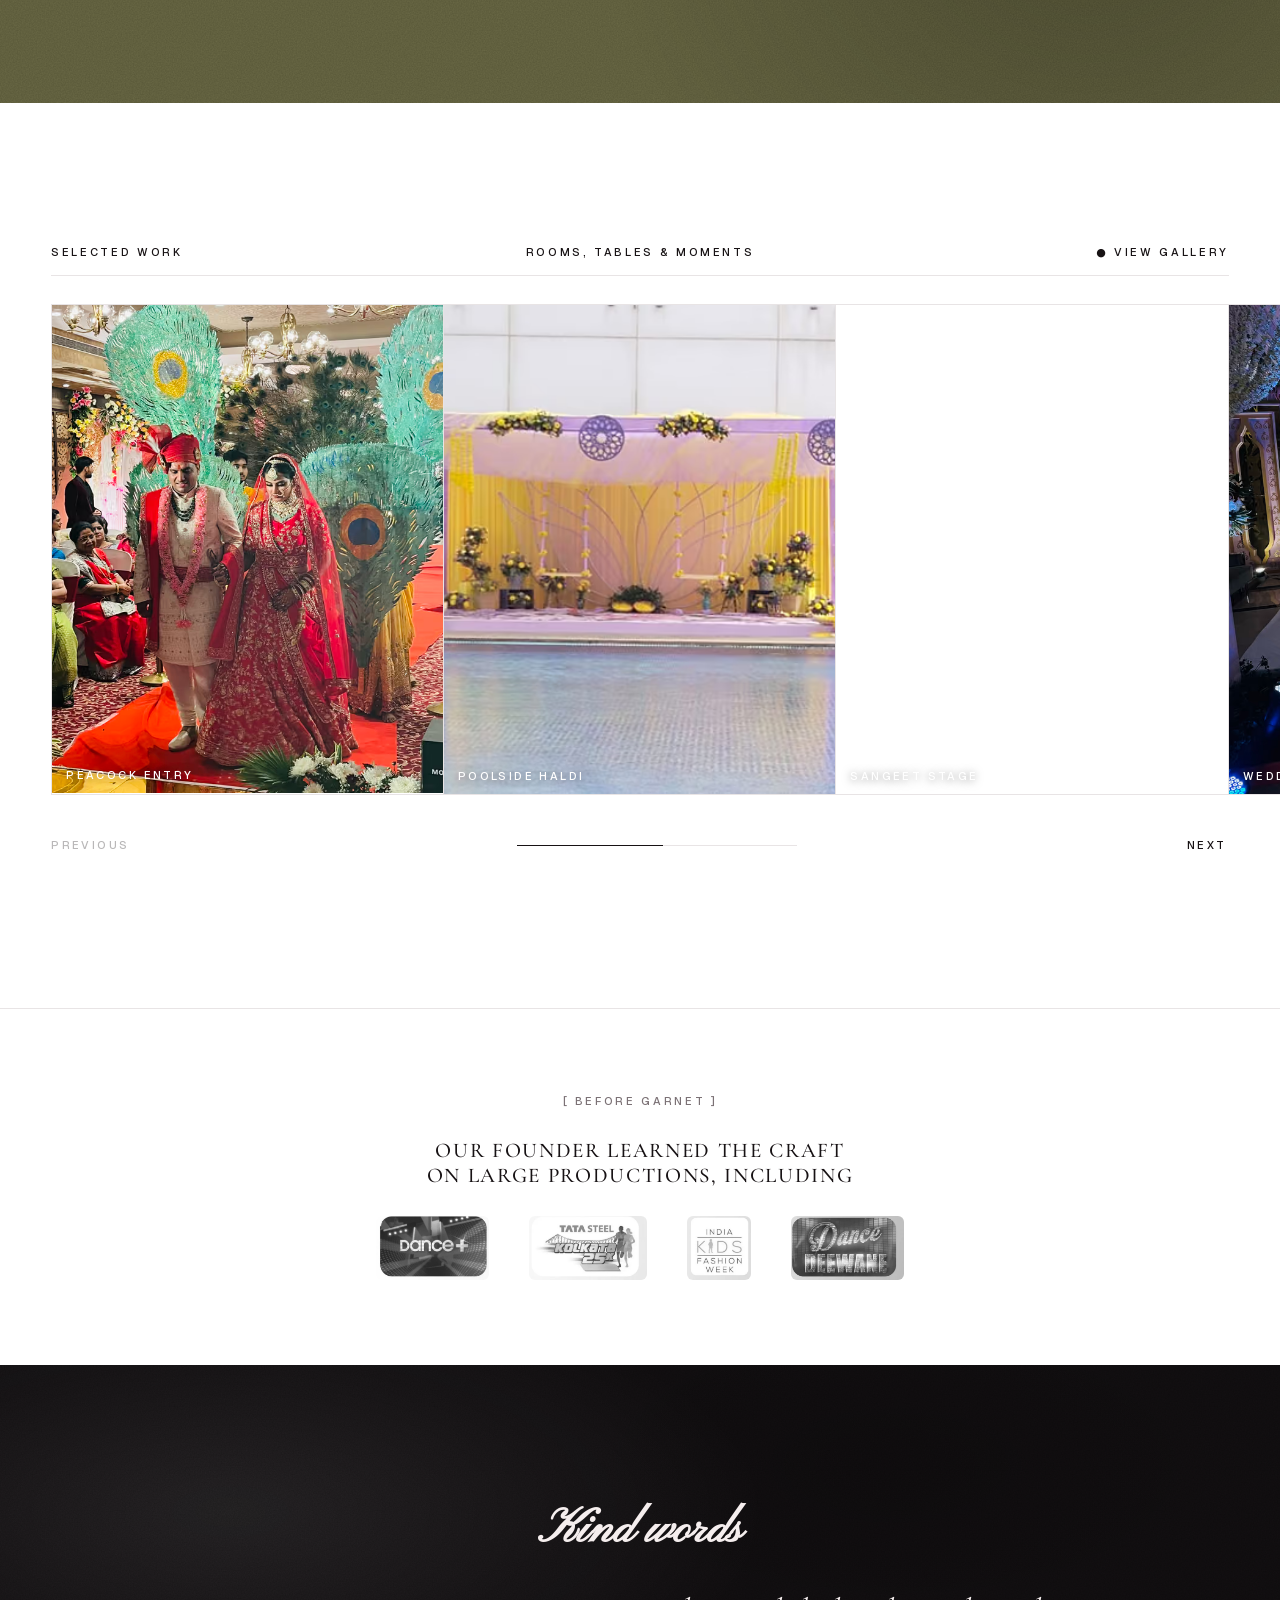
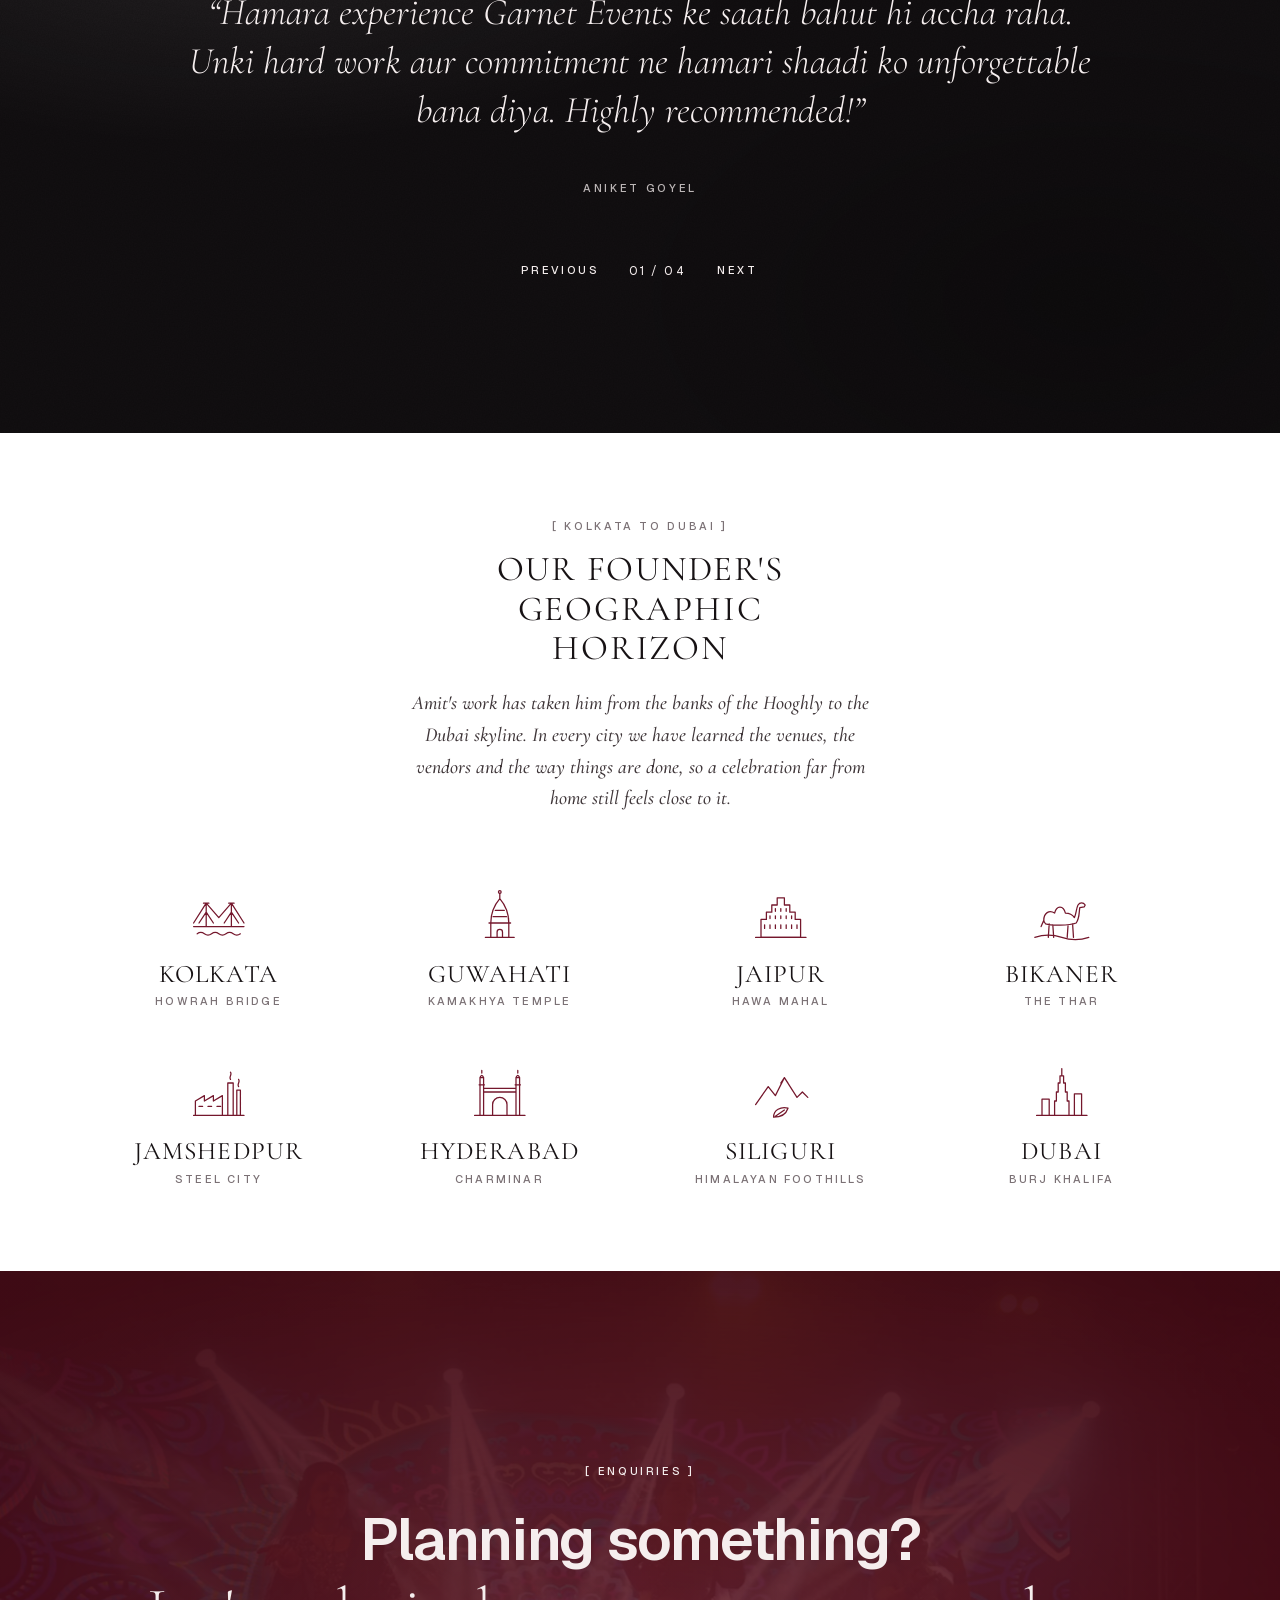
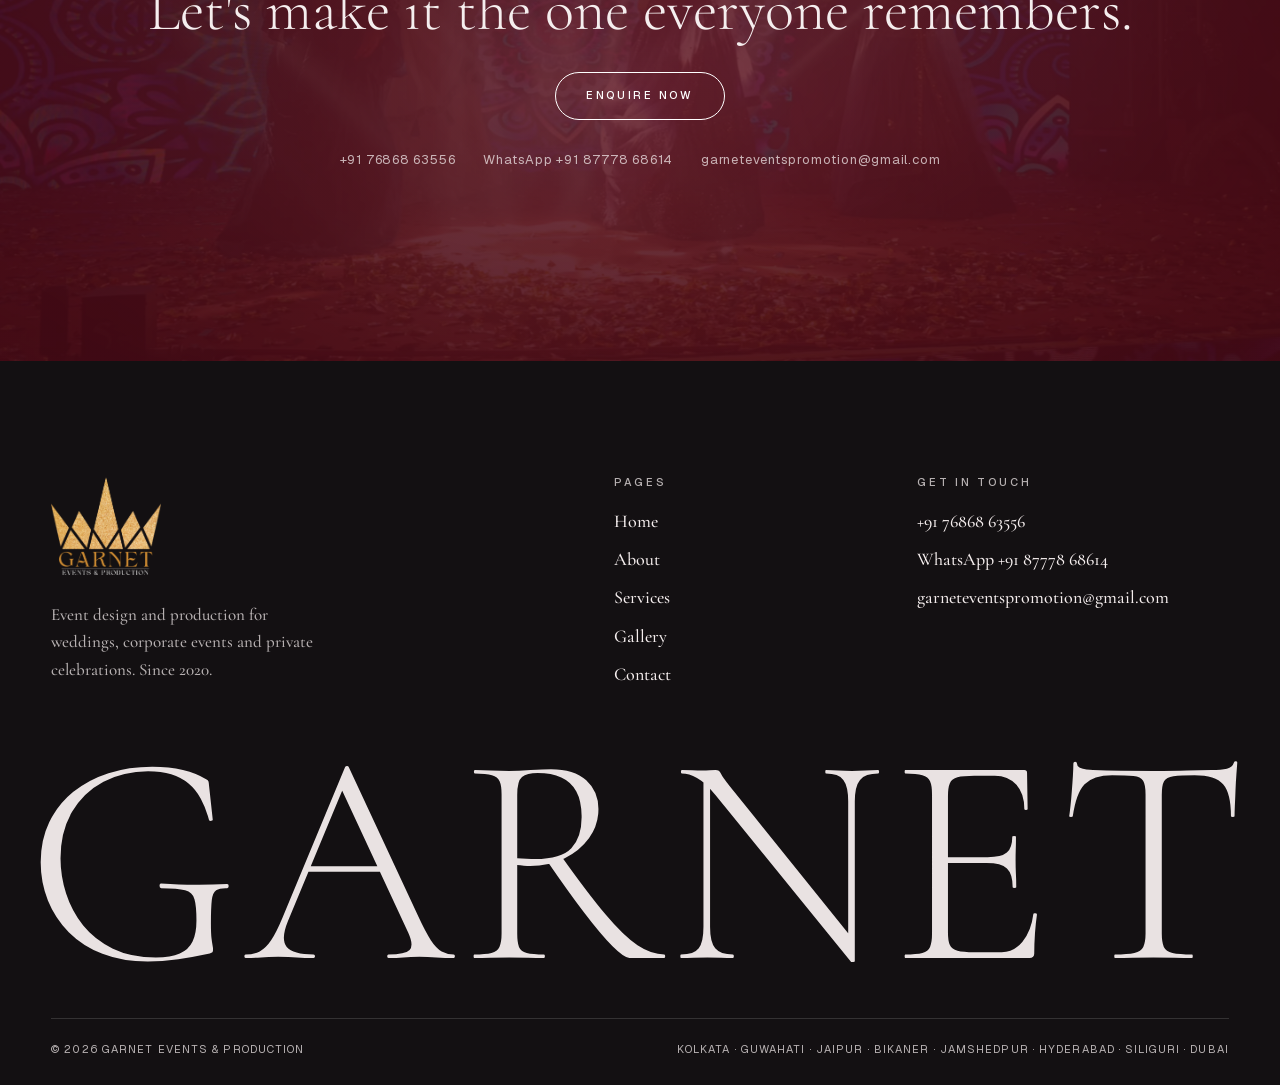
==== commit fd7573f9: "Vendor coordination card: decor crew at work on site Co-Authored-By: Claude Opus 5.5 <noreply@anthro" ====
--- a/index.html
+++ b/index.html
@@ -150,7 +150,7 @@
         <p class="svc-card__hi" lang="hi">समन्वय</p>
         <h3 class="svc-card__title"><span class="svc-card__num">IV</span>Vendor coordination</h3>
         <p class="svc-card__sub">(one team, every vendor)</p>
-        <div class="svc-card__img"><video muted loop playsinline preload="none" poster="assets/img/svc-vendors-poster.webp" data-inview-src="assets/videos/svc-vendors.mp4" aria-label="Tiered celebration cake on a pastel dessert table"></video></div>
+        <div class="svc-card__img"><video muted loop playsinline preload="none" poster="assets/img/svc-vendors-poster.webp" data-inview-src="assets/videos/svc-vendors.mp4" aria-label="Decor crew hanging florals and building a white gazebo at an outdoor venue"></video></div>
         <p class="tiny">Caterers, florists, decorators and artists, briefed and held to the plan.</p>
       </article>
       <article class="rail__item svc-card svc-card--sage">
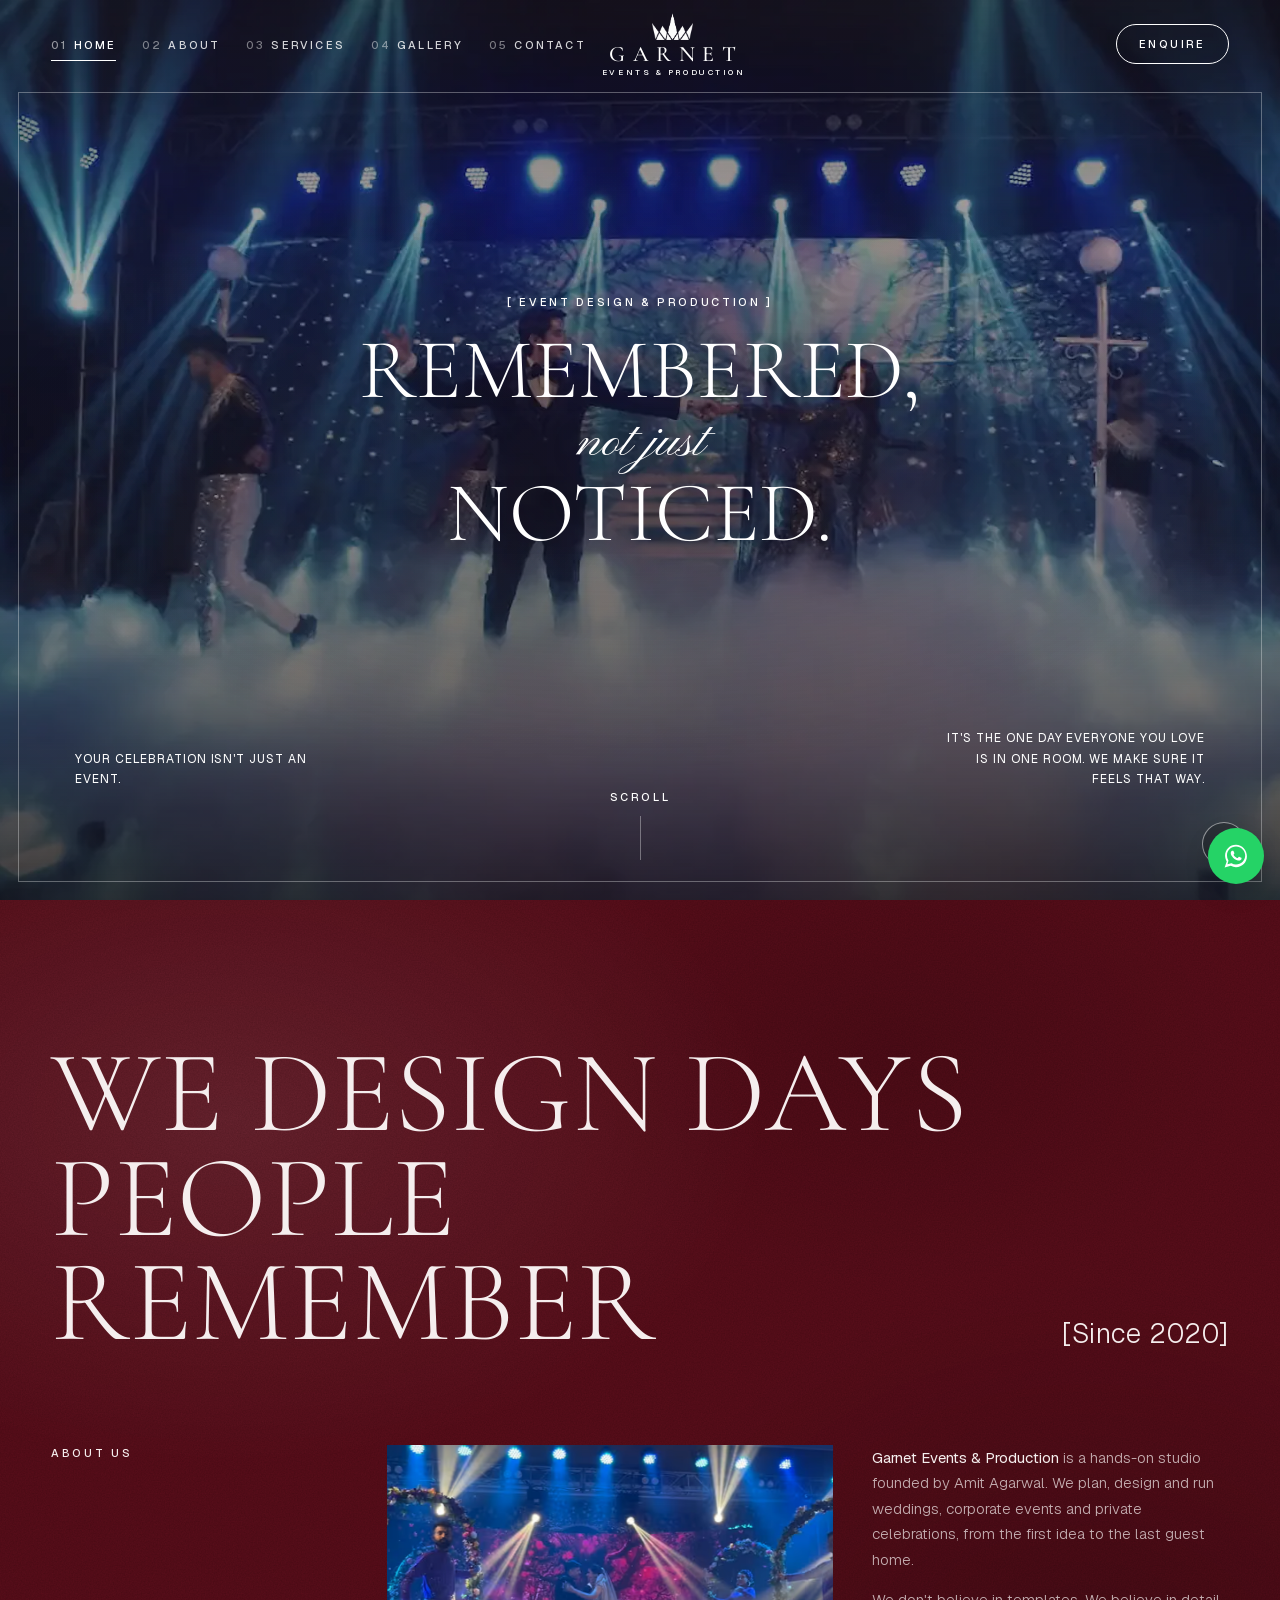
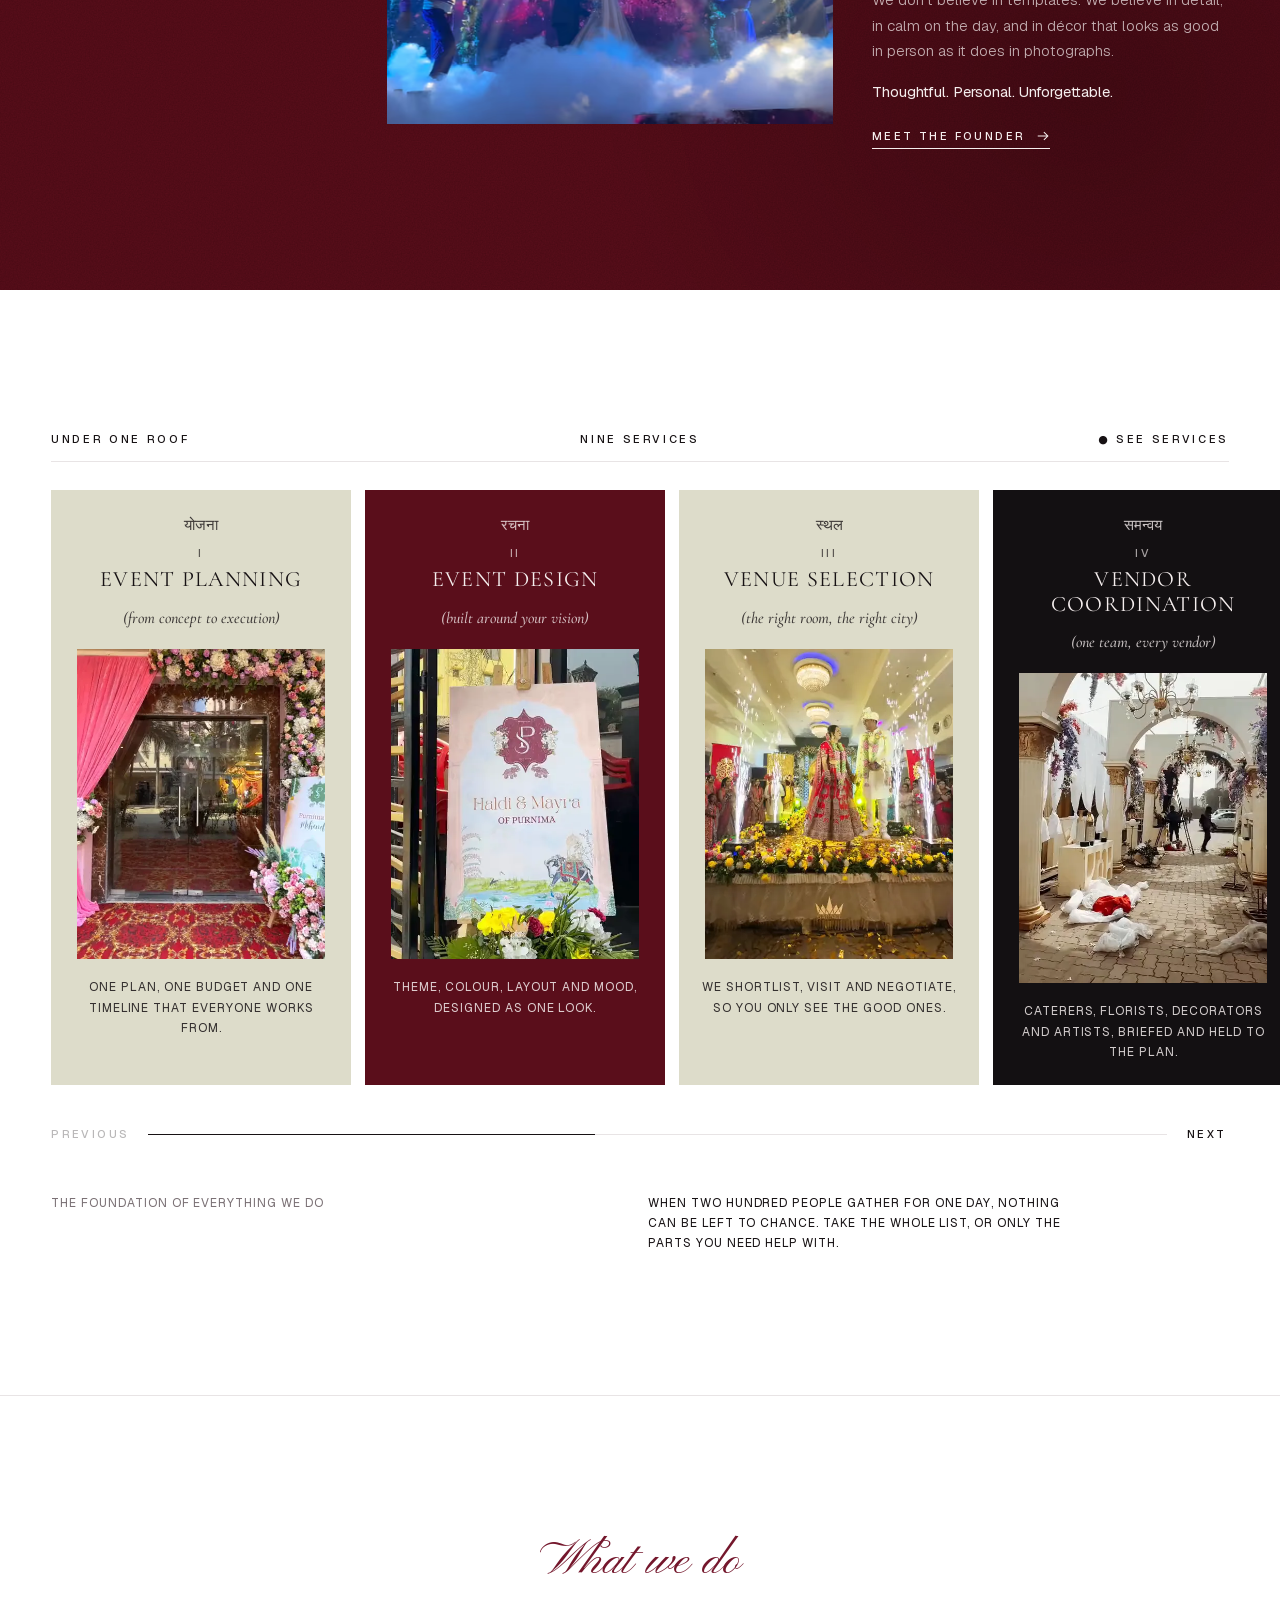
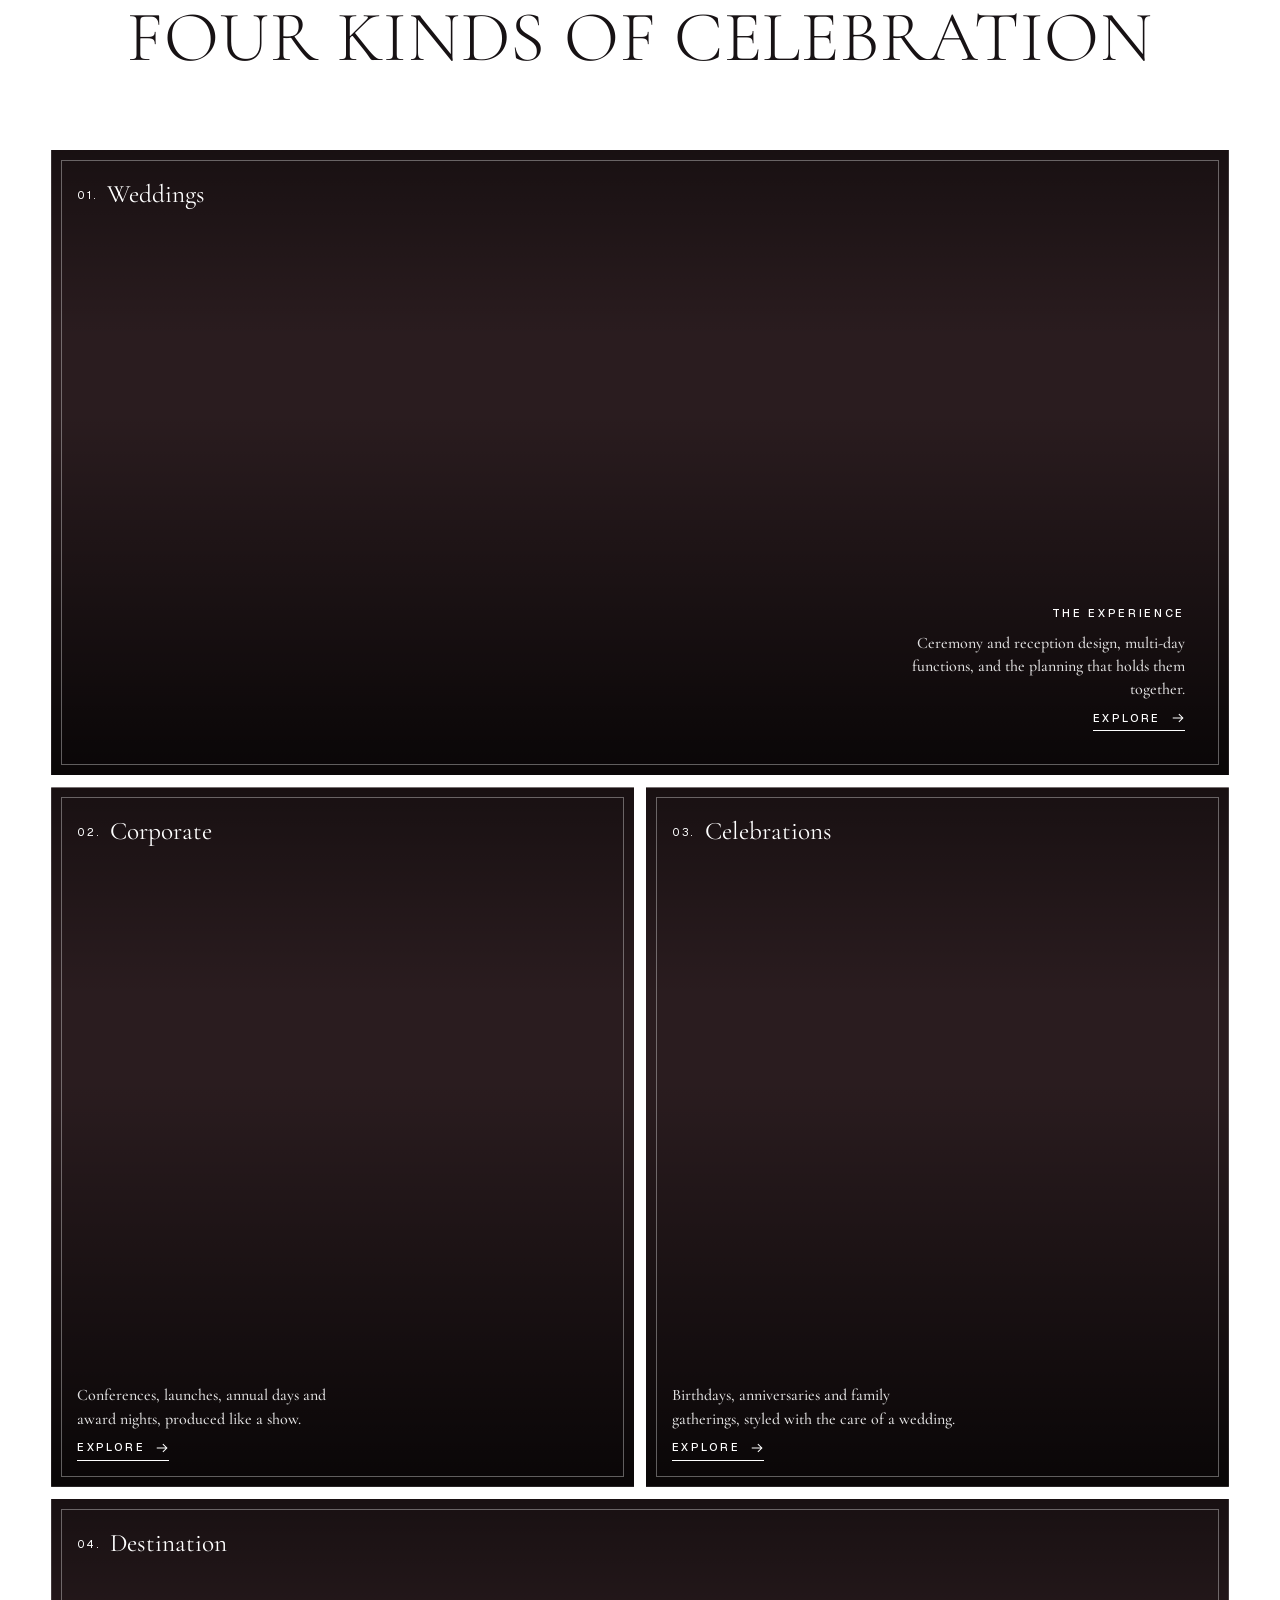
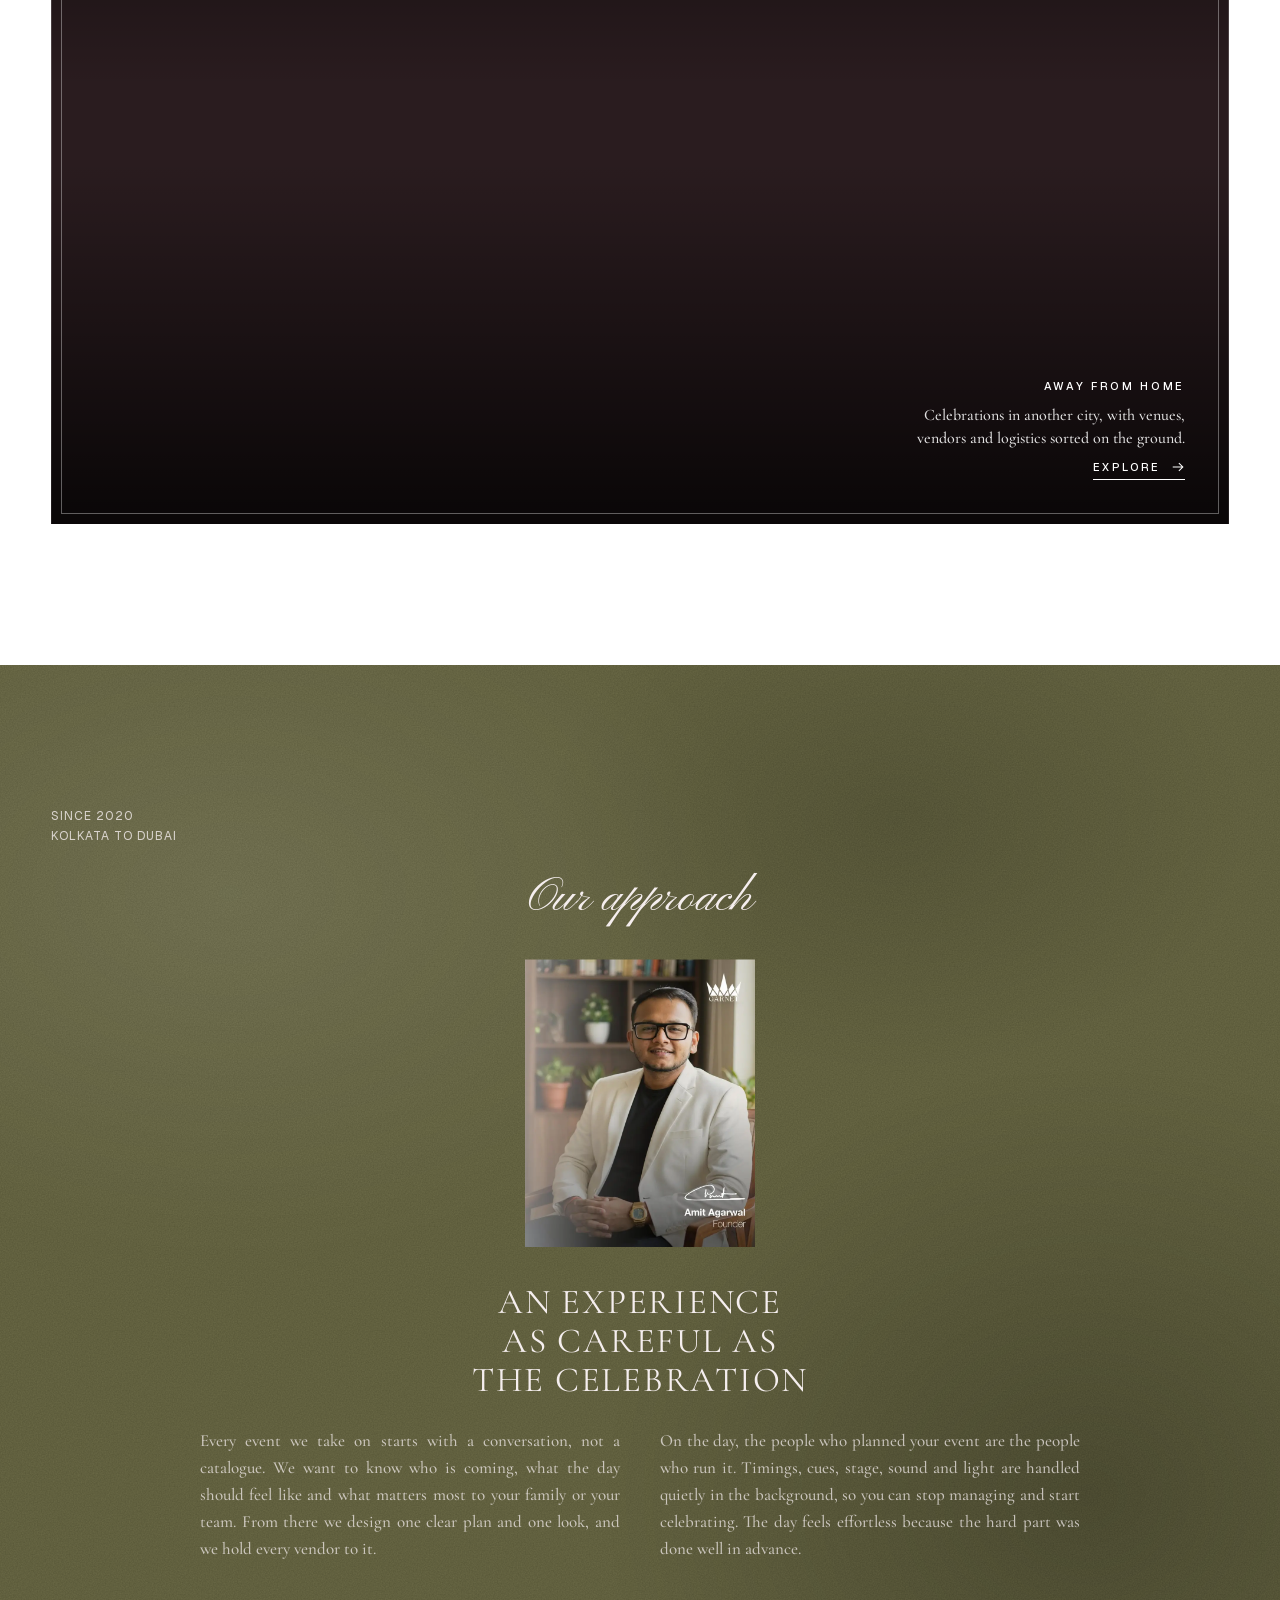
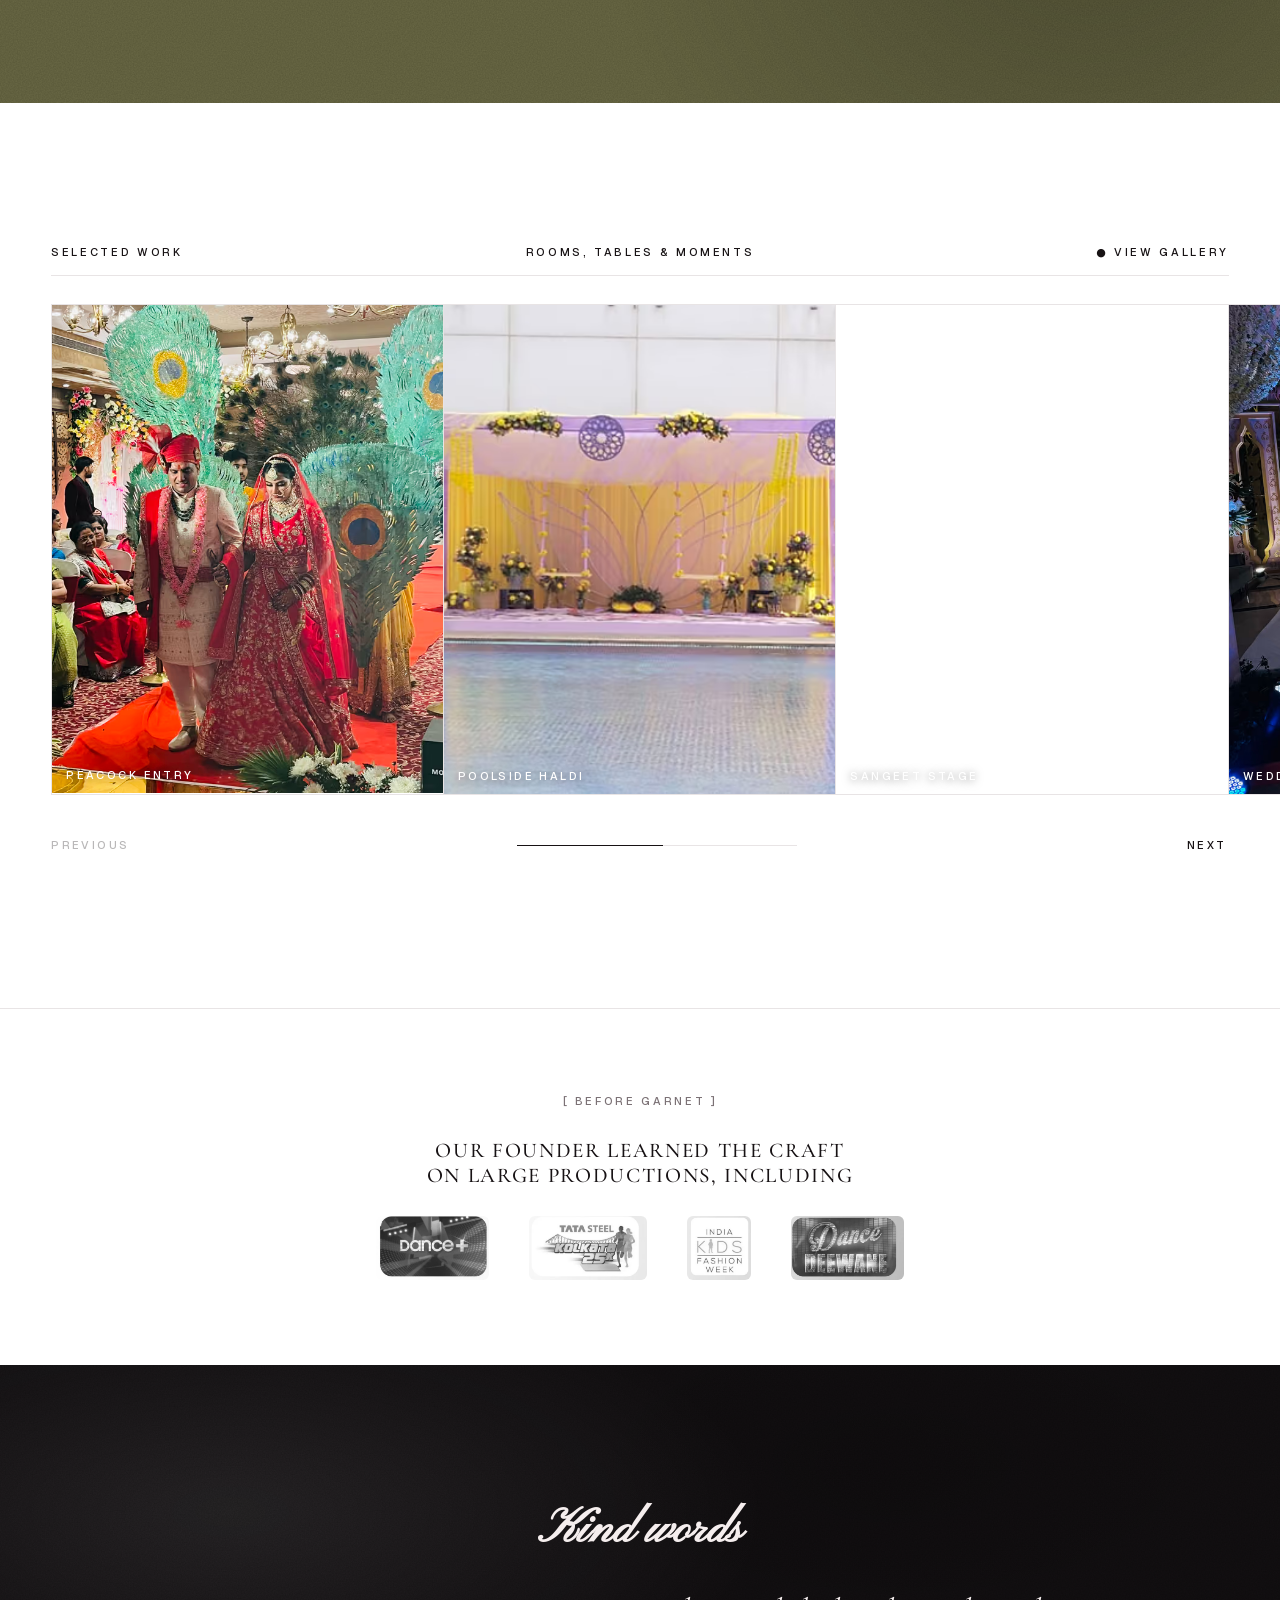
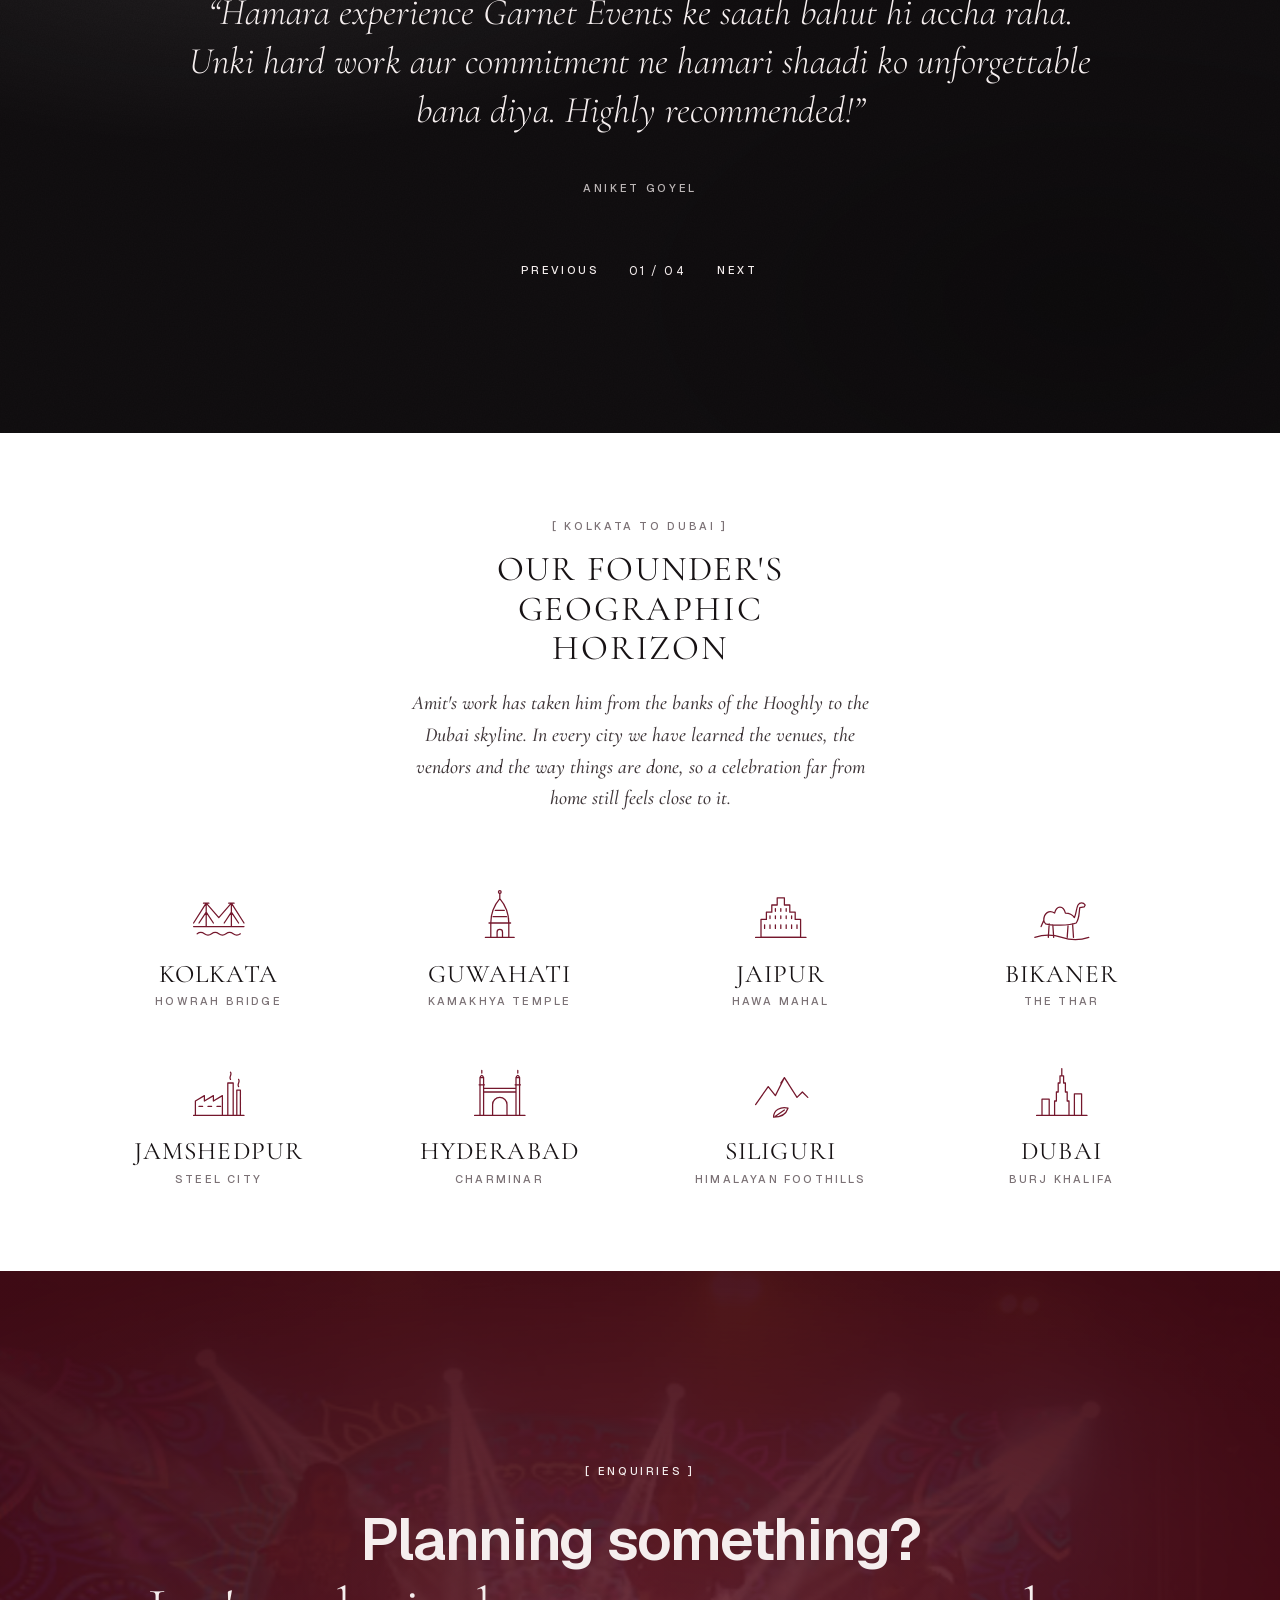
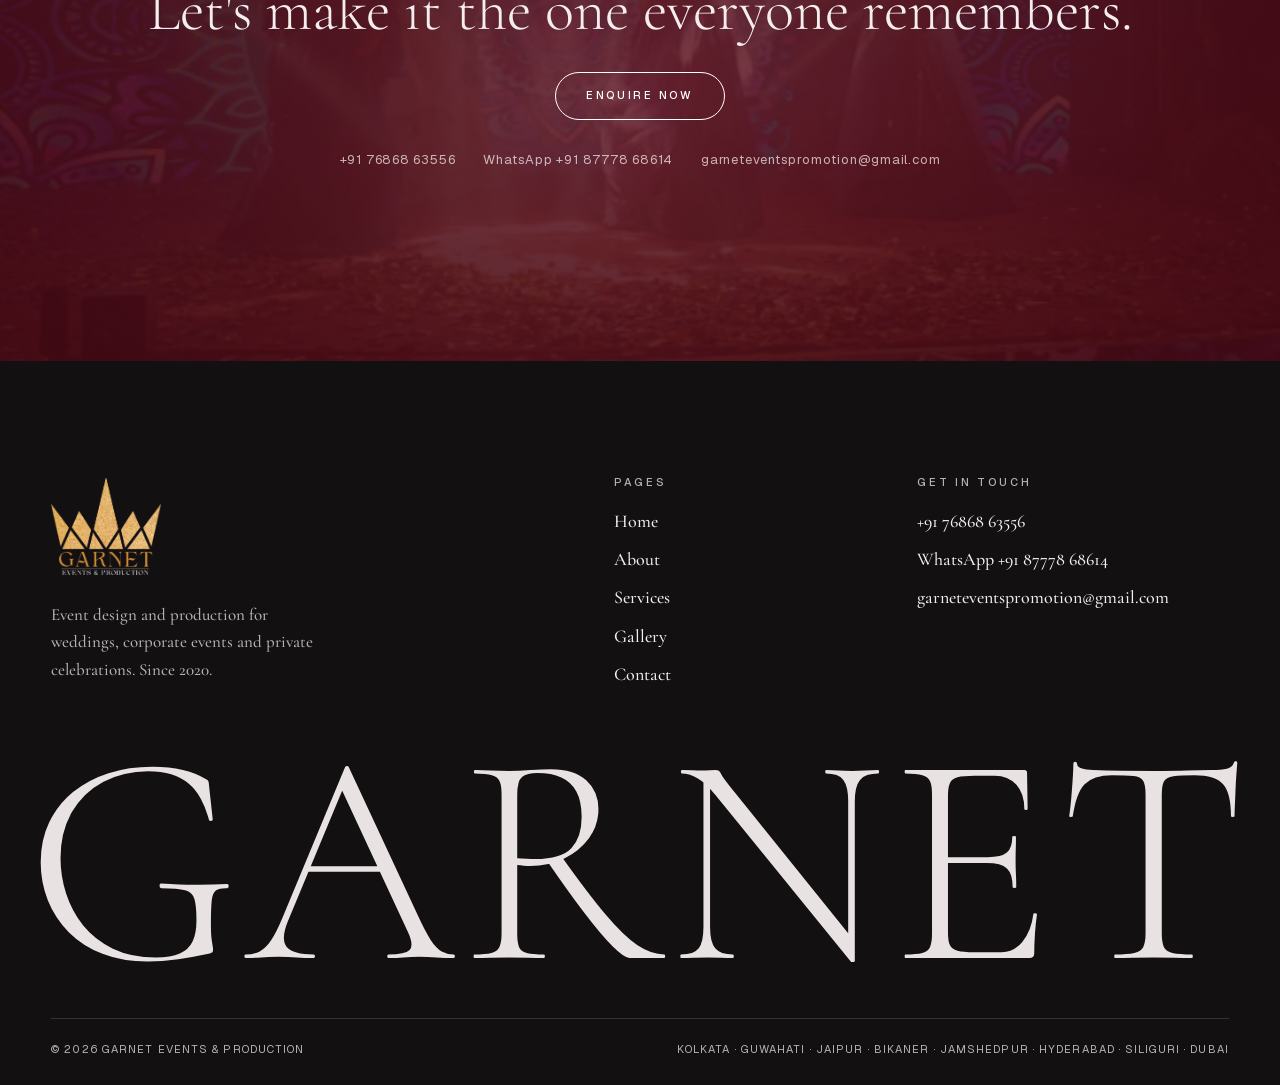
==== commit 0dd23898: "Version image and video URLs so CDN-cached media updates immediately Co-Authored-By: Claude Opus 5.5" ====
--- a/index.html
+++ b/index.html
@@ -12,18 +12,18 @@
 <meta property="og:title" content="Garnet Events &amp; Production | Weddings, corporate &amp; social events">
 <meta property="og:description" content="Garnet Events &amp; Production plans, designs and runs weddings, corporate events and private celebrations. Founded in 2020 by Amit Agarwal.">
 <meta property="og:url" content="https://garnetevents.in/">
-<meta property="og:image" content="https://garnetevents.in/assets/img/og-image.jpg">
+<meta property="og:image" content="https://garnetevents.in/assets/img/og-image.jpg?v=98c079c9ae">
 <meta property="og:image:width" content="1200">
 <meta property="og:image:height" content="630">
 <meta name="twitter:card" content="summary_large_image">
-<link rel="icon" href="assets/img/favicon.ico" sizes="any">
-<link rel="apple-touch-icon" href="assets/img/apple-touch-icon.png">
+<link rel="icon" href="assets/img/favicon.ico?v=badb1b85e8" sizes="any">
+<link rel="apple-touch-icon" href="assets/img/apple-touch-icon.png?v=831d63561b">
 <link rel="preload" href="assets/fonts/cormorant-latin.woff2" as="font" type="font/woff2" crossorigin>
 <link rel="preload" href="assets/fonts/geist-latin.woff2" as="font" type="font/woff2" crossorigin>
-<link rel="preload" as="image" href="assets/img/home-hero-sm.webp" media="(max-width: 899px) and (max-aspect-ratio: 1/1)">
-<link rel="preload" as="image" href="assets/img/home-hero-1920.webp" media="(min-width: 900px), (min-aspect-ratio: 1/1)">
+<link rel="preload" as="image" href="assets/img/home-hero-sm.webp?v=975c578e93" media="(max-width: 899px) and (max-aspect-ratio: 1/1)">
+<link rel="preload" as="image" href="assets/img/home-hero-1920.webp?v=30e3c27d04" media="(min-width: 900px), (min-aspect-ratio: 1/1)">
 <link rel="stylesheet" href="assets/css/site.css?v=fbf21952dd">
-<script type="application/ld+json">{"@context": "https://schema.org", "@type": "Organization", "name": "Garnet Events & Production", "url": "https://garnetevents.in/", "logo": "https://garnetevents.in/assets/img/logo-full-light.png", "image": "https://garnetevents.in/assets/img/og-image.jpg", "description": "Event design and production for weddings, corporate events and private celebrations.", "foundingDate": "2020", "founder": {"@type": "Person", "name": "Amit Agarwal"}, "telephone": "+917686863556", "email": "garneteventspromotion@gmail.com", "areaServed": [{"@type": "City", "name": "Kolkata"}, {"@type": "City", "name": "Guwahati"}, {"@type": "City", "name": "Jaipur"}, {"@type": "City", "name": "Bikaner"}, {"@type": "City", "name": "Jamshedpur"}, {"@type": "City", "name": "Hyderabad"}, {"@type": "City", "name": "Siliguri"}, {"@type": "City", "name": "Dubai"}], "contactPoint": [{"@type": "ContactPoint", "telephone": "+917686863556", "contactType": "customer service", "availableLanguage": ["English", "Hindi"]}]}</script>
+<script type="application/ld+json">{"@context": "https://schema.org", "@type": "Organization", "name": "Garnet Events & Production", "url": "https://garnetevents.in/", "logo": "https://garnetevents.in/assets/img/logo-full-light.png?v=838d6dac0a", "image": "https://garnetevents.in/assets/img/og-image.jpg?v=98c079c9ae", "description": "Event design and production for weddings, corporate events and private celebrations.", "foundingDate": "2020", "founder": {"@type": "Person", "name": "Amit Agarwal"}, "telephone": "+917686863556", "email": "garneteventspromotion@gmail.com", "areaServed": [{"@type": "City", "name": "Kolkata"}, {"@type": "City", "name": "Guwahati"}, {"@type": "City", "name": "Jaipur"}, {"@type": "City", "name": "Bikaner"}, {"@type": "City", "name": "Jamshedpur"}, {"@type": "City", "name": "Hyderabad"}, {"@type": "City", "name": "Siliguri"}, {"@type": "City", "name": "Dubai"}], "contactPoint": [{"@type": "ContactPoint", "telephone": "+917686863556", "contactType": "customer service", "availableLanguage": ["English", "Hindi"]}]}</script>
 </head>
 <body>
 <a class="skip-link" href="#main">Skip to content</a>
@@ -40,7 +40,7 @@
       </ul>
     </nav>
     <a class="brand" href="index.html" aria-label="Garnet Events &amp; Production, home">
-      <span class="brand__crown"><img class="crown-white" src="assets/img/crown-white.png" alt="" width="247" height="162"><img class="crown-ink" src="assets/img/crown-ink.png" alt="" width="247" height="162"></span>
+      <span class="brand__crown"><img class="crown-white" src="assets/img/crown-white.png?v=d5823bee39" alt="" width="247" height="162"><img class="crown-ink" src="assets/img/crown-ink.png?v=1b1a3d7c94" alt="" width="247" height="162"></span>
       <span class="brand__word">Garnet</span>
       <span class="brand__sub">Events &amp; Production</span>
     </a>
@@ -73,10 +73,10 @@
 <section class="hero" aria-labelledby="page-title">
   <div class="hero__media">
     <video muted loop playsinline preload="none" aria-hidden="true"
-      poster="assets/img/home-hero-sm.webp"
-      data-poster-lg="assets/img/home-hero-1920.webp"
-      data-src-sm="assets/videos/home-hero-sm.mp4"
-      data-src-lg="assets/videos/home-hero.mp4"></video>
+      poster="assets/img/home-hero-sm.webp?v=975c578e93"
+      data-poster-lg="assets/img/home-hero-1920.webp?v=30e3c27d04"
+      data-src-sm="assets/videos/home-hero-sm.mp4?v=cab4e8ed84"
+      data-src-lg="assets/videos/home-hero.mp4?v=67b07a7774"></video>
   </div>
   <div class="hero__frame" aria-hidden="true"></div>
   <button class="media-toggle" type="button" aria-pressed="false" aria-label="Pause background video"><svg class="icon-pause" viewBox="0 0 16 16" aria-hidden="true"><path d="M4 2h3v12H4zM9 2h3v12H9z" fill="currentColor"/></svg><svg class="icon-play" viewBox="0 0 16 16" aria-hidden="true"><path d="M4 2l10 6-10 6z" fill="currentColor"/></svg></button>
@@ -105,7 +105,7 @@
     </div>
     <div class="statement__row">
       <p class="eyebrow" data-reveal>About us</p>
-      <div class="statement__img" data-reveal="mask"><picture><source type="image/avif" srcset="assets/img/stage-haze-640.avif 640w, assets/img/stage-haze-1080.avif 1080w, assets/img/stage-haze-1600.avif 1600w" sizes="(min-width: 900px) 40vw, 100vw"><img src="assets/img/stage-haze-1080.webp" srcset="assets/img/stage-haze-640.webp 640w, assets/img/stage-haze-1080.webp 1080w, assets/img/stage-haze-1600.webp 1600w" sizes="(min-width: 900px) 40vw, 100vw" width="1600" height="900" alt="Moving-head beams and low fog across a wedding stage during a performance" loading="lazy" decoding="async" data-parallax></picture></div>
+      <div class="statement__img" data-reveal="mask"><picture><source type="image/avif" srcset="assets/img/stage-haze-640.avif?v=87a770635a 640w, assets/img/stage-haze-1080.avif?v=c15cf13fc3 1080w, assets/img/stage-haze-1600.avif?v=3435d1de46 1600w" sizes="(min-width: 900px) 40vw, 100vw"><img src="assets/img/stage-haze-1080.webp?v=0f9b40bf7f" srcset="assets/img/stage-haze-640.webp?v=adac8986e0 640w, assets/img/stage-haze-1080.webp?v=0f9b40bf7f 1080w, assets/img/stage-haze-1600.webp?v=b076d58ada 1600w" sizes="(min-width: 900px) 40vw, 100vw" width="1600" height="900" alt="Moving-head beams and low fog across a wedding stage during a performance" loading="lazy" decoding="async" data-parallax></picture></div>
       <div class="statement__text" data-reveal style="--d:2">
         <p><strong>Garnet Events &amp; Production</strong> is a hands-on studio founded by Amit Agarwal. We plan, design and run weddings, corporate events and private celebrations, from the first idea to the last guest home.</p>
         <p>We don't believe in templates. We believe in detail, in calm on the day, and in décor that looks as good in person as it does in photographs.</p>
@@ -129,63 +129,63 @@
         <p class="svc-card__hi" lang="hi">योजना</p>
         <h3 class="svc-card__title"><span class="svc-card__num">I</span>Event planning</h3>
         <p class="svc-card__sub">(from concept to execution)</p>
-        <div class="svc-card__img"><video muted loop playsinline preload="none" poster="assets/img/svc-planning-poster.webp" data-inview-src="assets/videos/svc-planning.mp4" aria-label="Mehendi entrance dressed in pink and white florals"></video></div>
+        <div class="svc-card__img"><video muted loop playsinline preload="none" poster="assets/img/svc-planning-poster.webp?v=8fc9824f6e" data-inview-src="assets/videos/svc-planning.mp4?v=dde1cd85e1" aria-label="Mehendi entrance dressed in pink and white florals"></video></div>
         <p class="tiny">One plan, one budget and one timeline that everyone works from.</p>
       </article>
       <article class="rail__item svc-card svc-card--garnet">
         <p class="svc-card__hi" lang="hi">रचना</p>
         <h3 class="svc-card__title"><span class="svc-card__num">II</span>Event design</h3>
         <p class="svc-card__sub">(built around your vision)</p>
-        <div class="svc-card__img"><video muted loop playsinline preload="none" poster="assets/img/svc-design-poster.webp" data-inview-src="assets/videos/svc-design.mp4" aria-label="Feather dreamcatcher decor hung for a haldi"></video></div>
+        <div class="svc-card__img"><video muted loop playsinline preload="none" poster="assets/img/svc-design-poster.webp?v=c44d25e080" data-inview-src="assets/videos/svc-design.mp4?v=8bd44a84ff" aria-label="Feather dreamcatcher decor hung for a haldi"></video></div>
         <p class="tiny">Theme, colour, layout and mood, designed as one look.</p>
       </article>
       <article class="rail__item svc-card svc-card--sage">
         <p class="svc-card__hi" lang="hi">स्थल</p>
         <h3 class="svc-card__title"><span class="svc-card__num">III</span>Venue selection</h3>
         <p class="svc-card__sub">(the right room, the right city)</p>
-        <div class="svc-card__img"><video muted loop playsinline preload="none" poster="assets/img/svc-venue-poster.webp" data-inview-src="assets/videos/svc-venue.mp4" aria-label="Banquet hall stage lit gold with yellow florals"></video></div>
+        <div class="svc-card__img"><video muted loop playsinline preload="none" poster="assets/img/svc-venue-poster.webp?v=0d47e345df" data-inview-src="assets/videos/svc-venue.mp4?v=d84f2922ae" aria-label="Banquet hall stage lit gold with yellow florals"></video></div>
         <p class="tiny">We shortlist, visit and negotiate, so you only see the good ones.</p>
       </article>
       <article class="rail__item svc-card svc-card--black">
         <p class="svc-card__hi" lang="hi">समन्वय</p>
         <h3 class="svc-card__title"><span class="svc-card__num">IV</span>Vendor coordination</h3>
         <p class="svc-card__sub">(one team, every vendor)</p>
-        <div class="svc-card__img"><video muted loop playsinline preload="none" poster="assets/img/svc-vendors-poster.webp" data-inview-src="assets/videos/svc-vendors.mp4" aria-label="Decor crew hanging florals and building a white gazebo at an outdoor venue"></video></div>
+        <div class="svc-card__img"><video muted loop playsinline preload="none" poster="assets/img/svc-vendors-poster.webp?v=aea8aaff73" data-inview-src="assets/videos/svc-vendors.mp4?v=326c8a00d3" aria-label="Decor crew hanging florals and building a white gazebo at an outdoor venue"></video></div>
         <p class="tiny">Caterers, florists, decorators and artists, briefed and held to the plan.</p>
       </article>
       <article class="rail__item svc-card svc-card--sage">
         <p class="svc-card__hi" lang="hi">सज्जा</p>
         <h3 class="svc-card__title"><span class="svc-card__num">V</span>Décor & styling</h3>
         <p class="svc-card__sub">(the atmosphere)</p>
-        <div class="svc-card__img"><video muted loop playsinline preload="none" poster="assets/img/svc-decor-poster.webp" data-inview-src="assets/videos/svc-decor.mp4" aria-label="Ballroom ceiling covered in roses, shifting from gold to pink light"></video></div>
+        <div class="svc-card__img"><video muted loop playsinline preload="none" poster="assets/img/svc-decor-poster.webp?v=2ac846839f" data-inview-src="assets/videos/svc-decor.mp4?v=3c7cba2b57" aria-label="Ballroom ceiling covered in roses, shifting from gold to pink light"></video></div>
         <p class="tiny">Flowers, fabric, light and tablescapes that look as good in person as in photographs.</p>
       </article>
       <article class="rail__item svc-card svc-card--garnet">
         <p class="svc-card__hi" lang="hi">संचालन</p>
         <h3 class="svc-card__title"><span class="svc-card__num">VI</span>On-site management</h3>
         <p class="svc-card__sub">(so the day runs to plan)</p>
-        <div class="svc-card__img"><video muted loop playsinline preload="none" poster="assets/img/svc-onsite-poster.webp" data-inview-src="assets/videos/svc-onsite.mp4" aria-label="Crew setting up stage screens before guests arrive"></video></div>
+        <div class="svc-card__img"><video muted loop playsinline preload="none" poster="assets/img/svc-onsite-poster.webp?v=dadf3a4974" data-inview-src="assets/videos/svc-onsite.mp4?v=6519829bdf" aria-label="Crew setting up stage screens before guests arrive"></video></div>
         <p class="tiny">Our team runs the floor, the timings and the surprises.</p>
       </article>
       <article class="rail__item svc-card svc-card--sage">
         <p class="svc-card__hi" lang="hi">व्यवस्था</p>
         <h3 class="svc-card__title"><span class="svc-card__num">VII</span>Logistics</h3>
         <p class="svc-card__sub">(the unglamorous part, done well)</p>
-        <div class="svc-card__img"><video muted loop playsinline preload="none" poster="assets/img/svc-logistics-poster.webp" data-inview-src="assets/videos/svc-logistics.mp4" aria-label="Baraat moving down the road with sparklers and dancing"></video></div>
+        <div class="svc-card__img"><video muted loop playsinline preload="none" poster="assets/img/svc-logistics-poster.webp?v=4f8c3b4457" data-inview-src="assets/videos/svc-logistics.mp4?v=8662427e6b" aria-label="Baraat moving down the road with sparklers and dancing"></video></div>
         <p class="tiny">Guest movement, transport, schedules and contingencies.</p>
       </article>
       <article class="rail__item svc-card svc-card--black">
         <p class="svc-card__hi" lang="hi">ध्वनि · प्रकाश</p>
         <h3 class="svc-card__title"><span class="svc-card__num">VIII</span>Sound & light</h3>
         <p class="svc-card__sub">(audio-visual production)</p>
-        <div class="svc-card__img"><video muted loop playsinline preload="none" poster="assets/img/svc-light-poster.webp" data-inview-src="assets/videos/svc-light.mp4" aria-label="Performers on stage under purple wash lighting"></video></div>
+        <div class="svc-card__img"><video muted loop playsinline preload="none" poster="assets/img/svc-light-poster.webp?v=3734710a88" data-inview-src="assets/videos/svc-light.mp4?v=feebcbeb52" aria-label="Performers on stage under purple wash lighting"></video></div>
         <p class="tiny">Stage, sound, lighting and screens for performances and presentations.</p>
       </article>
       <article class="rail__item svc-card svc-card--sage">
         <p class="svc-card__hi" lang="hi">मनोरंजन</p>
         <h3 class="svc-card__title"><span class="svc-card__num">IX</span>Entertainment</h3>
         <p class="svc-card__sub">(artists and performers)</p>
-        <div class="svc-card__img"><video muted loop playsinline preload="none" poster="assets/img/svc-entertainment-poster.webp" data-inview-src="assets/videos/svc-entertainment.mp4" aria-label="Shadow-dance act performed behind a lit circular screen"></video></div>
+        <div class="svc-card__img"><video muted loop playsinline preload="none" poster="assets/img/svc-entertainment-poster.webp?v=32b6d25c62" data-inview-src="assets/videos/svc-entertainment.mp4?v=9e28f1febb" aria-label="Shadow-dance act performed behind a lit circular screen"></video></div>
         <p class="tiny">Singers, DJs, dancers and anchors, booked and cued.</p>
       </article>
       </div>
@@ -237,7 +237,7 @@
   <div class="wrap approach">
     <p class="approach__meta tiny">Since 2020<br>Kolkata to Dubai</p>
     <p class="script-head" data-reveal>Our approach</p>
-    <div class="approach__img" data-reveal="mask"><img src="assets/img/founder-amit-987.webp" srcset="assets/img/founder-amit-800.webp 800w, assets/img/founder-amit-987.webp 987w" sizes="230px" width="987" height="1200" alt="Amit Agarwal, founder of Garnet Events &amp; Production" loading="lazy" decoding="async"></div>
+    <div class="approach__img" data-reveal="mask"><img src="assets/img/founder-amit-987.webp?v=2d5f50d8dc" srcset="assets/img/founder-amit-800.webp?v=caf190112a 800w, assets/img/founder-amit-987.webp?v=2d5f50d8dc 987w" sizes="230px" width="987" height="1200" alt="Amit Agarwal, founder of Garnet Events &amp; Production" loading="lazy" decoding="async"></div>
     <h2 id="approach-title" class="caps-m" data-reveal style="max-width:24ch">An experience as careful as the celebration</h2>
     <div class="approach__cols" data-reveal style="--d:1">
       <p>Every event we take on starts with a conversation, not a catalogue. We want to know who is coming, what the day should feel like and what matters most to your family or your team. From there we design one clear plan and one look, and we hold every vendor to it.</p>
@@ -255,12 +255,12 @@
     </div>
     <div class="rail" data-rail>
       <div class="rail__track" tabindex="0" role="region" aria-label="Selected work, scroll sideways">
-        <div class="rail__item"><figure><picture><source type="image/avif" srcset="assets/img/peacock-entry-640.avif 640w, assets/img/peacock-entry-1080.avif 1080w, assets/img/peacock-entry-1600.avif 1600w" sizes="(min-width: 1100px) 33vw, (min-width: 700px) 46vw, 82vw"><img src="assets/img/peacock-entry-1080.webp" srcset="assets/img/peacock-entry-640.webp 640w, assets/img/peacock-entry-1080.webp 1080w, assets/img/peacock-entry-1600.webp 1600w" sizes="(min-width: 1100px) 33vw, (min-width: 700px) 46vw, 82vw" width="1600" height="2000" alt="Bride and groom entering past giant peacock-feather installations" loading="lazy" decoding="async"></picture><figcaption>Peacock entry</figcaption></figure></div>
-        <div class="rail__item"><figure><picture><source type="image/avif" srcset="assets/img/poolside-haldi-640.avif 640w, assets/img/poolside-haldi-1080.avif 1080w, assets/img/poolside-haldi-1280.avif 1280w" sizes="(min-width: 1100px) 33vw, (min-width: 700px) 46vw, 82vw"><img src="assets/img/poolside-haldi-1080.webp" srcset="assets/img/poolside-haldi-640.webp 640w, assets/img/poolside-haldi-1080.webp 1080w, assets/img/poolside-haldi-1280.webp 1280w" sizes="(min-width: 1100px) 33vw, (min-width: 700px) 46vw, 82vw" width="1280" height="853" alt="Haldi stage in lilac and marigold beside a rooftop pool" loading="lazy" decoding="async"></picture><figcaption>Poolside haldi</figcaption></figure></div>
-        <div class="rail__item"><figure><picture><source type="image/avif" srcset="assets/img/led-stage-640.avif 640w, assets/img/led-stage-1080.avif 1080w, assets/img/led-stage-1600.avif 1600w, assets/img/led-stage-2400.avif 2400w" sizes="(min-width: 1100px) 33vw, (min-width: 700px) 46vw, 82vw"><img src="assets/img/led-stage-1080.webp" srcset="assets/img/led-stage-640.webp 640w, assets/img/led-stage-1080.webp 1080w, assets/img/led-stage-1600.webp 1600w, assets/img/led-stage-2400.webp 2400w" sizes="(min-width: 1100px) 33vw, (min-width: 700px) 46vw, 82vw" width="2400" height="1350" alt="Sangeet performance on a stage wrapped in LED mandala screens" loading="lazy" decoding="async"></picture><figcaption>Sangeet stage</figcaption></figure></div>
-        <div class="rail__item"><figure><picture><source type="image/avif" srcset="assets/img/wedding-stage-tall-640.avif 640w, assets/img/wedding-stage-tall-1080.avif 1080w, assets/img/wedding-stage-tall-1600.avif 1600w" sizes="(min-width: 1100px) 33vw, (min-width: 700px) 46vw, 82vw"><img src="assets/img/wedding-stage-tall-1080.webp" srcset="assets/img/wedding-stage-tall-640.webp 640w, assets/img/wedding-stage-tall-1080.webp 1080w, assets/img/wedding-stage-tall-1600.webp 1600w" sizes="(min-width: 1100px) 33vw, (min-width: 700px) 46vw, 82vw" width="1600" height="2000" alt="Wedding stage under a floral chandelier, with mirrored panels and a white aisle" loading="lazy" decoding="async"></picture><figcaption>Wedding stage</figcaption></figure></div>
-        <div class="rail__item"><figure><picture><source type="image/avif" srcset="assets/img/haldi-canopy-640.avif 640w, assets/img/haldi-canopy-1080.avif 1080w, assets/img/haldi-canopy-1280.avif 1280w" sizes="(min-width: 1100px) 33vw, (min-width: 700px) 46vw, 82vw"><img src="assets/img/haldi-canopy-1080.webp" srcset="assets/img/haldi-canopy-640.webp 640w, assets/img/haldi-canopy-1080.webp 1080w, assets/img/haldi-canopy-1280.webp 1280w" sizes="(min-width: 1100px) 33vw, (min-width: 700px) 46vw, 82vw" width="1280" height="853" alt="Lilac and marigold haldi canopy with swings and potted flowers on a rooftop deck" loading="lazy" decoding="async"></picture><figcaption>Haldi canopy</figcaption></figure></div>
-        <div class="rail__item"><figure><picture><source type="image/avif" srcset="assets/img/blue-florals-640.avif 640w, assets/img/blue-florals-1080.avif 1080w, assets/img/blue-florals-1600.avif 1600w" sizes="(min-width: 1100px) 33vw, (min-width: 700px) 46vw, 82vw"><img src="assets/img/blue-florals-1080.webp" srcset="assets/img/blue-florals-640.webp 640w, assets/img/blue-florals-1080.webp 1080w, assets/img/blue-florals-1600.webp 1600w" sizes="(min-width: 1100px) 33vw, (min-width: 700px) 46vw, 82vw" width="1600" height="2000" alt="Ballroom ceiling hung with white flowers under blue light" loading="lazy" decoding="async"></picture><figcaption>Floral ceiling</figcaption></figure></div>
+        <div class="rail__item"><figure><picture><source type="image/avif" srcset="assets/img/peacock-entry-640.avif?v=b77f60efcf 640w, assets/img/peacock-entry-1080.avif?v=dbb1604c48 1080w, assets/img/peacock-entry-1600.avif?v=9d771264d7 1600w" sizes="(min-width: 1100px) 33vw, (min-width: 700px) 46vw, 82vw"><img src="assets/img/peacock-entry-1080.webp?v=e113c1fbf5" srcset="assets/img/peacock-entry-640.webp?v=2b026eee21 640w, assets/img/peacock-entry-1080.webp?v=e113c1fbf5 1080w, assets/img/peacock-entry-1600.webp?v=3b1277bf4f 1600w" sizes="(min-width: 1100px) 33vw, (min-width: 700px) 46vw, 82vw" width="1600" height="2000" alt="Bride and groom entering past giant peacock-feather installations" loading="lazy" decoding="async"></picture><figcaption>Peacock entry</figcaption></figure></div>
+        <div class="rail__item"><figure><picture><source type="image/avif" srcset="assets/img/poolside-haldi-640.avif?v=7d2a68a492 640w, assets/img/poolside-haldi-1080.avif?v=93cb191f56 1080w, assets/img/poolside-haldi-1280.avif?v=b490cd973a 1280w" sizes="(min-width: 1100px) 33vw, (min-width: 700px) 46vw, 82vw"><img src="assets/img/poolside-haldi-1080.webp?v=527e62341b" srcset="assets/img/poolside-haldi-640.webp?v=8f50517736 640w, assets/img/poolside-haldi-1080.webp?v=527e62341b 1080w, assets/img/poolside-haldi-1280.webp?v=208d5b1d2c 1280w" sizes="(min-width: 1100px) 33vw, (min-width: 700px) 46vw, 82vw" width="1280" height="853" alt="Haldi stage in lilac and marigold beside a rooftop pool" loading="lazy" decoding="async"></picture><figcaption>Poolside haldi</figcaption></figure></div>
+        <div class="rail__item"><figure><picture><source type="image/avif" srcset="assets/img/led-stage-640.avif?v=6542c0db8b 640w, assets/img/led-stage-1080.avif?v=7ce601904d 1080w, assets/img/led-stage-1600.avif?v=bc06a9dac2 1600w, assets/img/led-stage-2400.avif?v=94c69e1a5c 2400w" sizes="(min-width: 1100px) 33vw, (min-width: 700px) 46vw, 82vw"><img src="assets/img/led-stage-1080.webp?v=0b787b6bc5" srcset="assets/img/led-stage-640.webp?v=c1ed792e94 640w, assets/img/led-stage-1080.webp?v=0b787b6bc5 1080w, assets/img/led-stage-1600.webp?v=ff9da953bb 1600w, assets/img/led-stage-2400.webp?v=7d088b9841 2400w" sizes="(min-width: 1100px) 33vw, (min-width: 700px) 46vw, 82vw" width="2400" height="1350" alt="Sangeet performance on a stage wrapped in LED mandala screens" loading="lazy" decoding="async"></picture><figcaption>Sangeet stage</figcaption></figure></div>
+        <div class="rail__item"><figure><picture><source type="image/avif" srcset="assets/img/wedding-stage-tall-640.avif?v=2b16480c02 640w, assets/img/wedding-stage-tall-1080.avif?v=dba1246241 1080w, assets/img/wedding-stage-tall-1600.avif?v=bc8ae5587c 1600w" sizes="(min-width: 1100px) 33vw, (min-width: 700px) 46vw, 82vw"><img src="assets/img/wedding-stage-tall-1080.webp?v=1a58bc36fe" srcset="assets/img/wedding-stage-tall-640.webp?v=35a8557693 640w, assets/img/wedding-stage-tall-1080.webp?v=1a58bc36fe 1080w, assets/img/wedding-stage-tall-1600.webp?v=85dd2b9fb4 1600w" sizes="(min-width: 1100px) 33vw, (min-width: 700px) 46vw, 82vw" width="1600" height="2000" alt="Wedding stage under a floral chandelier, with mirrored panels and a white aisle" loading="lazy" decoding="async"></picture><figcaption>Wedding stage</figcaption></figure></div>
+        <div class="rail__item"><figure><picture><source type="image/avif" srcset="assets/img/haldi-canopy-640.avif?v=f242d8bddd 640w, assets/img/haldi-canopy-1080.avif?v=4a44a50d16 1080w, assets/img/haldi-canopy-1280.avif?v=e685421b84 1280w" sizes="(min-width: 1100px) 33vw, (min-width: 700px) 46vw, 82vw"><img src="assets/img/haldi-canopy-1080.webp?v=14d1f0af4b" srcset="assets/img/haldi-canopy-640.webp?v=cfd49bd477 640w, assets/img/haldi-canopy-1080.webp?v=14d1f0af4b 1080w, assets/img/haldi-canopy-1280.webp?v=7ae27b25ed 1280w" sizes="(min-width: 1100px) 33vw, (min-width: 700px) 46vw, 82vw" width="1280" height="853" alt="Lilac and marigold haldi canopy with swings and potted flowers on a rooftop deck" loading="lazy" decoding="async"></picture><figcaption>Haldi canopy</figcaption></figure></div>
+        <div class="rail__item"><figure><picture><source type="image/avif" srcset="assets/img/blue-florals-640.avif?v=eb32eb6161 640w, assets/img/blue-florals-1080.avif?v=5a8fe7bcda 1080w, assets/img/blue-florals-1600.avif?v=51cdb280b3 1600w" sizes="(min-width: 1100px) 33vw, (min-width: 700px) 46vw, 82vw"><img src="assets/img/blue-florals-1080.webp?v=6896e42b28" srcset="assets/img/blue-florals-640.webp?v=ddf5d1ed2a 640w, assets/img/blue-florals-1080.webp?v=6896e42b28 1080w, assets/img/blue-florals-1600.webp?v=9b4ac23453 1600w" sizes="(min-width: 1100px) 33vw, (min-width: 700px) 46vw, 82vw" width="1600" height="2000" alt="Ballroom ceiling hung with white flowers under blue light" loading="lazy" decoding="async"></picture><figcaption>Floral ceiling</figcaption></figure></div>
       </div>
       <div class="rail__nav">
         <button class="rail__btn" type="button" data-rail-prev>Previous</button>
@@ -276,10 +276,10 @@
     <p class="eyebrow muted">[ Before Garnet ]</p>
     <h2 id="credits-title" class="caps-s" style="max-width:44ch">Our founder learned the craft on large productions, including</h2>
     <ul class="credits__logos">
-        <li><img src="assets/img/credit-danceplus.webp" alt="Dance+" width="425" height="240" loading="lazy" decoding="async"></li>
-        <li><img src="assets/img/credit-tatasteel.webp" alt="Tata Steel Kolkata 25K" width="440" height="240" loading="lazy" decoding="async"></li>
-        <li><img src="assets/img/credit-kidsfashion.webp" alt="India Kids Fashion Week" width="240" height="240" loading="lazy" decoding="async"></li>
-        <li><img src="assets/img/credit-dancedeewane.webp" alt="Dance Deewane" width="426" height="240" loading="lazy" decoding="async"></li>
+        <li><img src="assets/img/credit-danceplus.webp?v=32f9a42b4e" alt="Dance+" width="425" height="240" loading="lazy" decoding="async"></li>
+        <li><img src="assets/img/credit-tatasteel.webp?v=cb02ab6fdd" alt="Tata Steel Kolkata 25K" width="440" height="240" loading="lazy" decoding="async"></li>
+        <li><img src="assets/img/credit-kidsfashion.webp?v=b6a84dbb0b" alt="India Kids Fashion Week" width="240" height="240" loading="lazy" decoding="async"></li>
+        <li><img src="assets/img/credit-dancedeewane.webp?v=cd03e6c846" alt="Dance Deewane" width="426" height="240" loading="lazy" decoding="async"></li>
     </ul>
   </div>
 </section>
@@ -346,7 +346,7 @@
 </section>
 
 <section class="cta" aria-labelledby="cta-title">
-  <div class="cta__bg" aria-hidden="true"><picture><source type="image/avif" srcset="assets/img/led-stage-640.avif 640w, assets/img/led-stage-1080.avif 1080w, assets/img/led-stage-1600.avif 1600w, assets/img/led-stage-2400.avif 2400w" sizes="100vw"><img src="assets/img/led-stage-1080.webp" srcset="assets/img/led-stage-640.webp 640w, assets/img/led-stage-1080.webp 1080w, assets/img/led-stage-1600.webp 1600w, assets/img/led-stage-2400.webp 2400w" sizes="100vw" width="2400" height="1350" alt="" loading="lazy" decoding="async" data-parallax></picture></div>
+  <div class="cta__bg" aria-hidden="true"><picture><source type="image/avif" srcset="assets/img/led-stage-640.avif?v=6542c0db8b 640w, assets/img/led-stage-1080.avif?v=7ce601904d 1080w, assets/img/led-stage-1600.avif?v=bc06a9dac2 1600w, assets/img/led-stage-2400.avif?v=94c69e1a5c 2400w" sizes="100vw"><img src="assets/img/led-stage-1080.webp?v=0b787b6bc5" srcset="assets/img/led-stage-640.webp?v=c1ed792e94 640w, assets/img/led-stage-1080.webp?v=0b787b6bc5 1080w, assets/img/led-stage-1600.webp?v=ff9da953bb 1600w, assets/img/led-stage-2400.webp?v=7d088b9841 2400w" sizes="100vw" width="2400" height="1350" alt="" loading="lazy" decoding="async" data-parallax></picture></div>
   <div class="wrap">
     <p class="eyebrow" data-reveal>[ Enquiries ]</p>
     <h2 id="cta-title" class="cta__title" data-reveal style="--d:1">
@@ -367,7 +367,7 @@
   <div class="wrap">
     <div class="footer-top">
       <div class="footer-brand">
-        <img src="assets/img/logo-nav-dark.png" alt="Garnet Events &amp; Production" width="247" height="220" loading="lazy">
+        <img src="assets/img/logo-nav-dark.png?v=6eb53dd26e" alt="Garnet Events &amp; Production" width="247" height="220" loading="lazy">
         <p>Event design and production for weddings, corporate events and private celebrations. Since 2020.</p>
       </div>
       <div class="footer-col">
